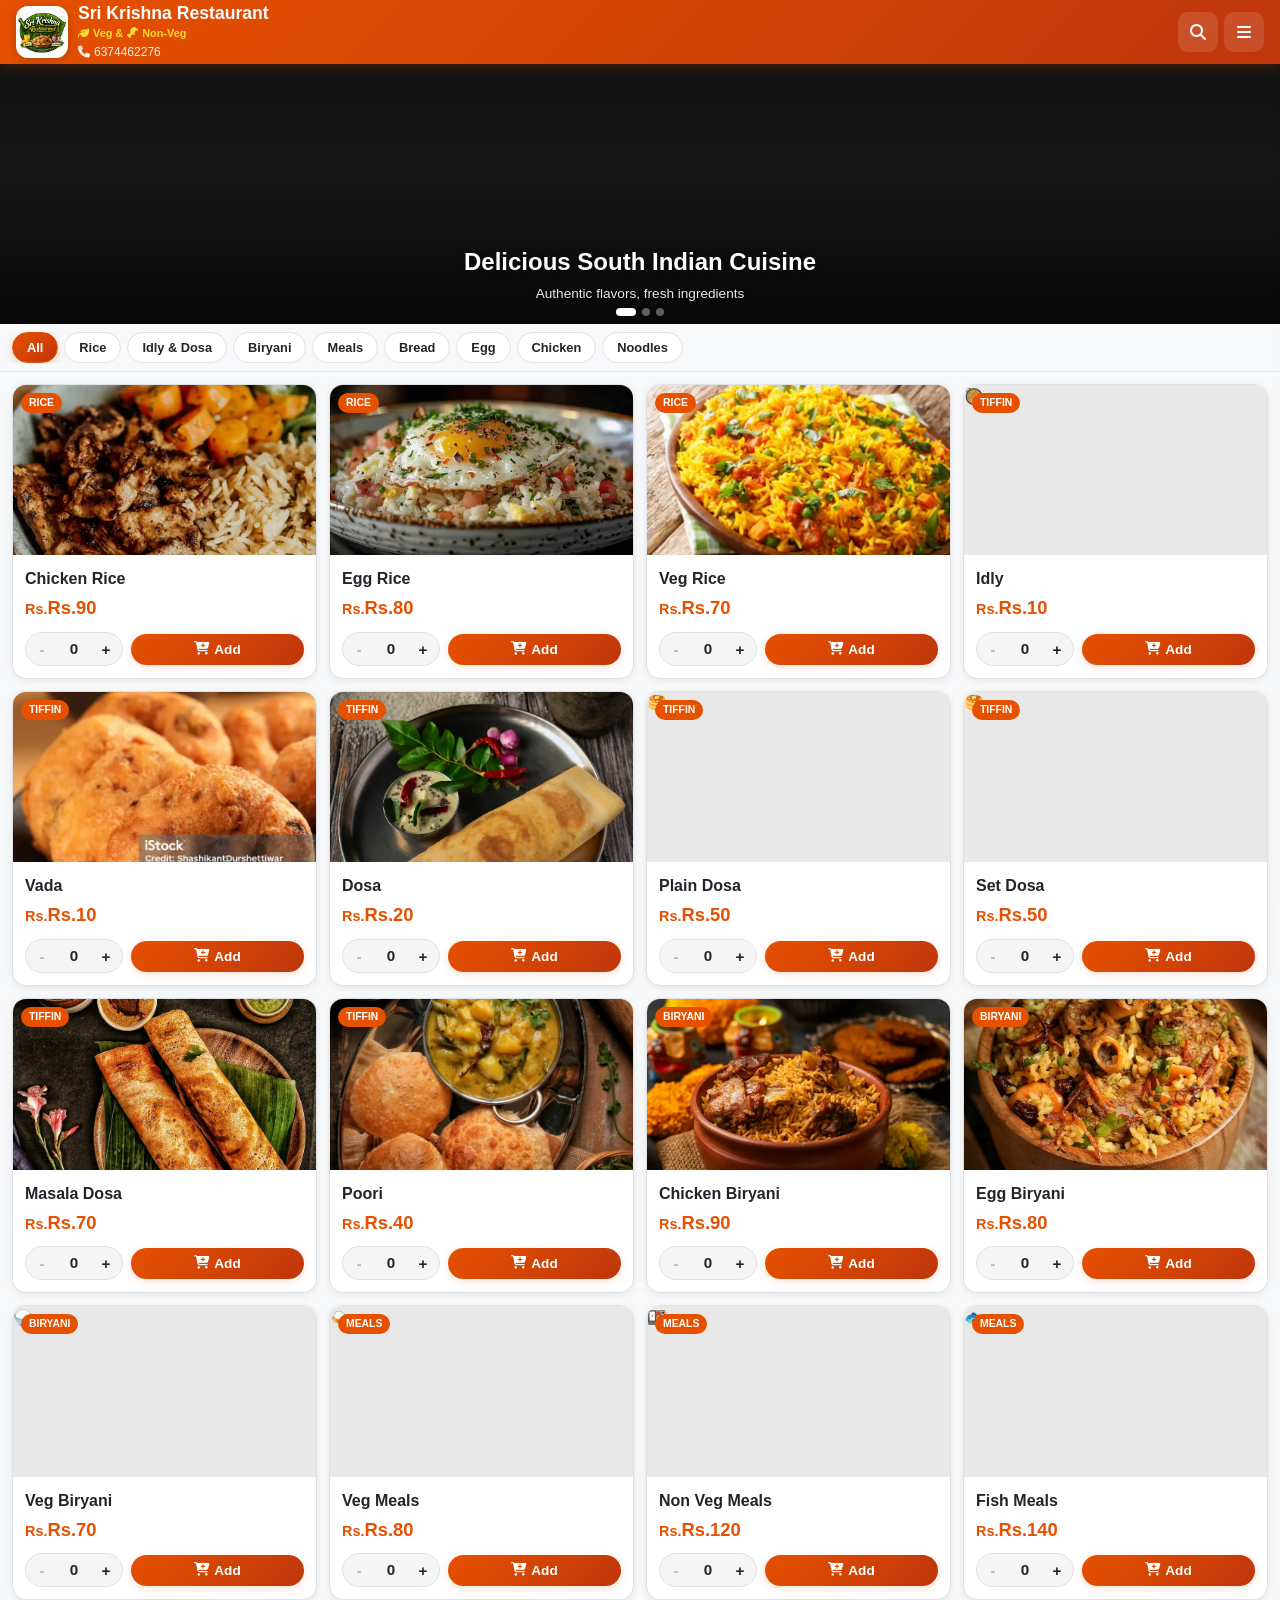
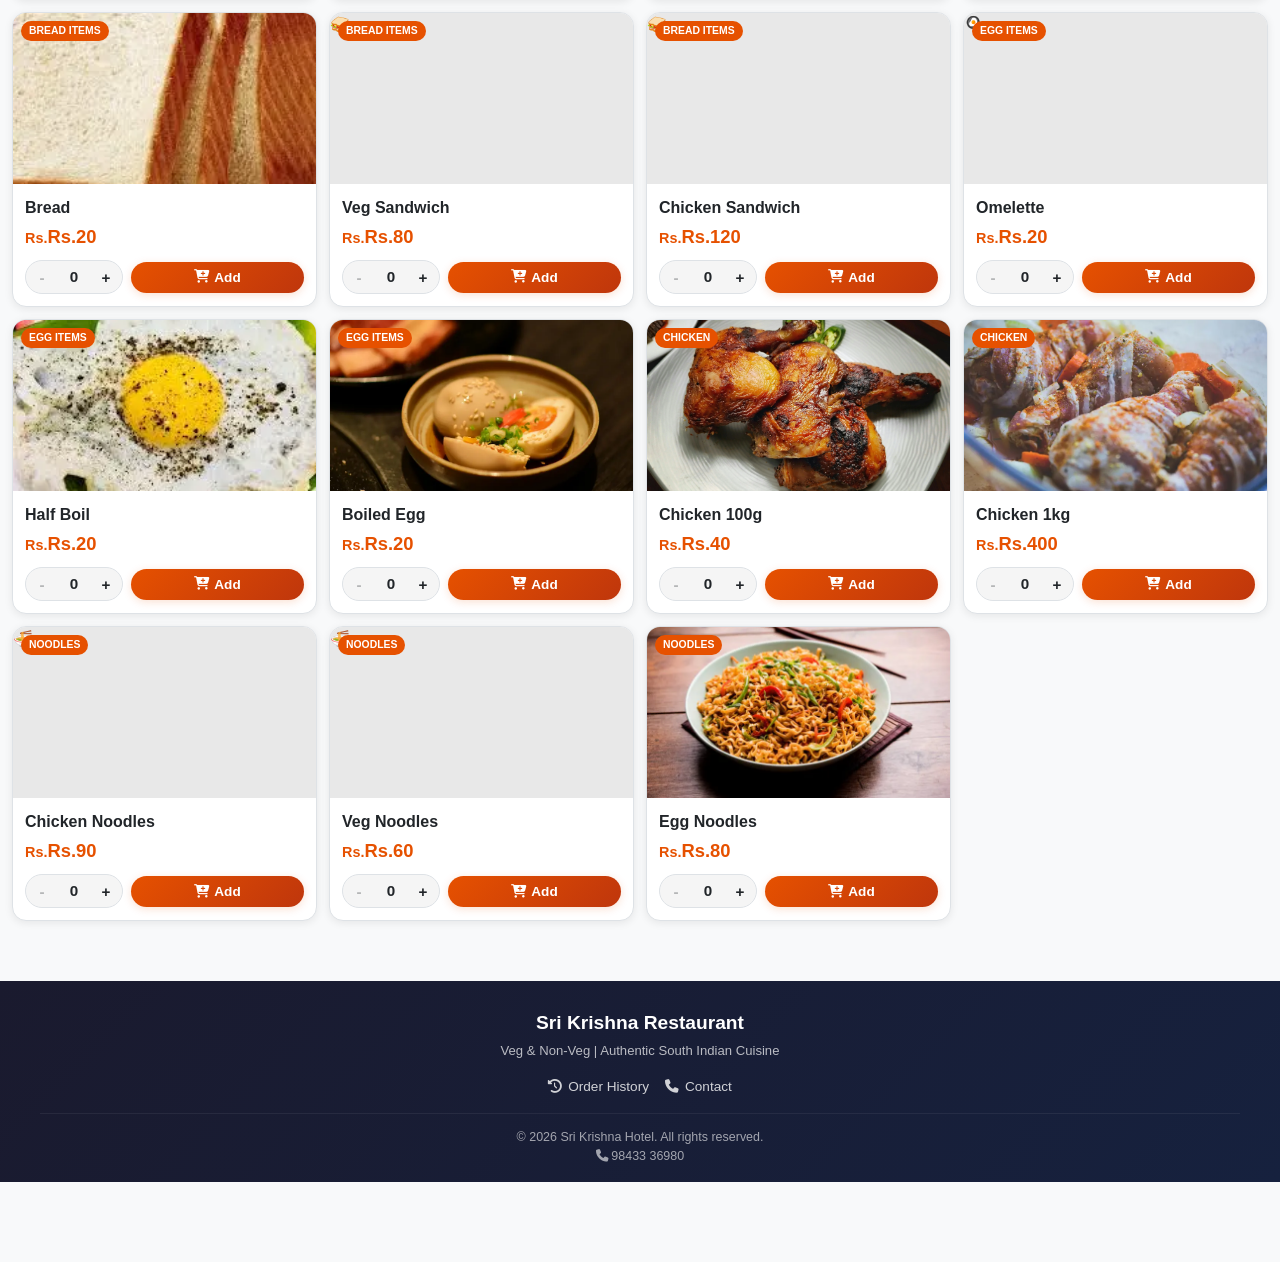
==== index.html @ f28d495f "Update index.html" ====
<!DOCTYPE html>
<html lang="en">
<head>
    <meta charset="UTF-8">
    <meta name="viewport" content="width=device-width, initial-scale=1.0, maximum-scale=1.0, user-scalable=no, viewport-fit=cover">
    <title>Sri Krishna Hotel | Online Ordering</title>
    <meta name="description" content="Order fresh South Indian meals online from Sri Krishna Hotel.">
    <meta name="theme-color" content="#e65100">
    <meta name="apple-mobile-web-app-capable" content="yes">
    <meta name="apple-mobile-web-app-status-bar-style" content="black-translucent">

    <link rel="preconnect" href="https://cdnjs.cloudflare.com" crossorigin>
    <link rel="preconnect" href="https://images.unsplash.com" crossorigin>
    <link rel="preconnect" href="https://img.icons8.com" crossorigin>
    <link rel="preconnect" href="https://www.gstatic.com" crossorigin>
    <link rel="preload" href="https://cdnjs.cloudflare.com/ajax/libs/font-awesome/6.4.0/webfonts/fa-solid-900.woff2" as="font" type="font/woff2" crossorigin>

    <link rel="icon" href="icon.jpeg" type="image/jpeg">
    <link rel="apple-touch-icon" href="icon.jpeg">

    <style>
    :root{--primary:#e65100;--primary-dark:#bf360c;--secondary:#2e7d32;--bg:#f8f9fa;--card-bg:#fff;--text:#212529;--text-light:#6c757d;--border:#dee2e6;--shadow:0 2px 8px rgba(0,0,0,0.08);--radius:14px;--radius-sm:10px;--header-height:64px}
    *,*::before,*::after{margin:0;padding:0;box-sizing:border-box;-webkit-tap-highlight-color:transparent}
    html{scroll-behavior:smooth;font-size:16px;-webkit-text-size-adjust:100%}
    body{font-family:-apple-system,BlinkMacSystemFont,'Segoe UI',Roboto,sans-serif;background:var(--bg);color:var(--text);line-height:1.5;overflow-x:hidden;padding-bottom:80px;-webkit-overflow-scrolling:touch;min-height:100dvh}
    a{text-decoration:none;color:inherit}
    button{border:none;background:none;cursor:pointer;font-family:inherit;touch-action:manipulation}
    img{max-width:100%;display:block;height:auto}

    .header{position:sticky;top:0;background:linear-gradient(135deg,var(--primary) 0%,var(--primary-dark) 100%);color:#fff;z-index:1000;box-shadow:0 2px 12px rgba(230,81,0,0.25)}
    .header-top{display:flex;align-items:center;justify-content:space-between;padding:8px 12px;max-width:1400px;margin:0 auto;height:var(--header-height);gap:8px}
    .header-left{display:flex;align-items:center;gap:10px}
    .logo{width:48px;height:48px;min-width:48px;border-radius:12px;display:flex;align-items:center;justify-content:center;box-shadow:0 2px 8px rgba(0,0,0,0.2);border:2px solid rgba(255,255,255,0.25);overflow:hidden;background:#fff}
    .logo img{width:100%;height:100%;object-fit:cover;border-radius:10px}
    .hotel-title{font-size:1rem;font-weight:700;line-height:1.2;margin-bottom:1px;white-space:nowrap}
    .hotel-tagline{font-size:0.68rem!important;font-weight:600;color:#ffeb3b;display:flex;align-items:center;gap:4px}
    .hotel-info p{font-size:0.75rem;opacity:0.9;display:flex;align-items:center;gap:4px;margin-top:1px;white-space:nowrap}
    .header-right{display:flex;align-items:center;gap:6px}
    .search-toggle,.menu-toggle{width:40px;height:40px;border-radius:10px;background:rgba(255,255,255,0.12);color:#fff;font-size:1rem;display:flex;align-items:center;justify-content:center}
    .search-toggle:active,.menu-toggle:active{background:rgba(255,255,255,0.25);transform:scale(0.95)}

    .search-bar{max-height:0;overflow:hidden;transition:max-height 0.25s,padding 0.25s;background:rgba(0,0,0,0.08)}
    .search-bar.active{max-height:60px;padding:8px 12px}
    .search-container{display:flex;align-items:center;background:#fff;border-radius:50px;padding:6px 14px;max-width:600px;margin:0 auto;gap:8px}
    .search-container input{flex:1;border:none;outline:none;font-size:0.95rem;background:transparent}
    .search-container button{color:var(--text-light);font-size:1rem;width:28px;height:28px;display:flex;align-items:center;justify-content:center;border-radius:50%}

    .hero-banner{position:relative;width:100%;height:180px;overflow:hidden;background:#1a1a1a}
    .hero-slider{position:relative;width:100%;height:100%}
    .hero-slide{position:absolute;inset:0;background-size:cover;background-position:center;opacity:0;transition:opacity 0.5s ease}
    .hero-slide.active{opacity:1}
    .hero-overlay{position:absolute;inset:0;background:linear-gradient(to top,rgba(0,0,0,0.7) 0%,rgba(0,0,0,0.1) 60%,rgba(0,0,0,0.3) 100%)}
    .hero-content{position:absolute;bottom:20px;left:16px;right:16px;color:#fff;text-align:center}
    .hero-content h2{font-size:1.25rem;font-weight:700;margin-bottom:4px;text-shadow:0 2px 8px rgba(0,0,0,0.4)}
    .hero-content p{font-size:0.85rem;opacity:0.9;text-shadow:0 1px 4px rgba(0,0,0,0.3)}
    .hero-dots{position:absolute;bottom:8px;left:50%;transform:translateX(-50%);display:flex;gap:6px;z-index:5}
    .hero-dot{width:8px;height:8px;border-radius:50%;background:rgba(255,255,255,0.35);cursor:pointer;transition:all 0.2s}
    .hero-dot.active{background:#fff;width:20px;border-radius:4px}

    .category-section{position:sticky;top:var(--header-height);background:var(--bg);z-index:100;padding:8px 0;border-bottom:1px solid var(--border)}
    .category-container{display:flex;gap:6px;padding:0 12px;overflow-x:auto;scrollbar-width:none;-webkit-overflow-scrolling:touch}
    .category-container::-webkit-scrollbar{display:none}
    .category-btn{flex-shrink:0;padding:7px 14px;border-radius:50px;background:#fff;color:var(--text);font-weight:600;font-size:0.8rem;border:1.5px solid var(--border);white-space:nowrap}
    .category-btn.active{background:linear-gradient(135deg,var(--primary) 0%,var(--primary-dark) 100%);color:#fff;border-color:var(--primary);box-shadow:0 3px 10px rgba(230,81,0,0.22)}
    .category-btn:active{transform:scale(0.96)}

    .menu-section{padding:12px 12px 30px;max-width:1400px;margin:0 auto}
    .menu-container{display:grid;grid-template-columns:1fr;gap:12px}

    .skeleton-card{background:var(--card-bg);border-radius:var(--radius);overflow:hidden;box-shadow:var(--shadow);border:1px solid var(--border)}
    .skeleton-img{width:100%;aspect-ratio:16/9;background:linear-gradient(90deg,#e8e8e8 25%,#d0d0d0 50%,#e8e8e8 75%);background-size:200% 100%;animation:shimmer 1s infinite}
    .skeleton-body{padding:12px}
    .skeleton-title{height:16px;width:65%;background:#e8e8e8;border-radius:4px;margin-bottom:6px}
    .skeleton-price{height:20px;width:35%;background:#e8e8e8;border-radius:4px;margin-bottom:10px}
    .skeleton-btn{height:36px;width:100%;background:#e8e8e8;border-radius:50px}
    @keyframes shimmer{0%{background-position:200% 0}100%{background-position:-200% 0}}

    .product-card{background:var(--card-bg);border-radius:var(--radius);overflow:hidden;box-shadow:var(--shadow);border:1px solid var(--border);display:flex;flex-direction:column}
    .product-card:active{transform:scale(0.985)}
    .product-image{position:relative;width:100%;aspect-ratio:16/9;overflow:hidden;background:#e8e8e8}
    .product-image img{position:absolute;inset:0;width:100%;height:100%;object-fit:cover;opacity:0;transition:opacity 0.2s}
    .product-image img.loaded{opacity:1}
    .product-badge{position:absolute;top:8px;left:8px;background:var(--primary);color:#fff;padding:2px 8px;border-radius:50px;font-size:0.65rem;font-weight:600;text-transform:uppercase;z-index:2}
    .product-info{padding:12px;flex:1;display:flex;flex-direction:column}
    .product-name{font-size:1rem;font-weight:700;margin-bottom:3px}
    .product-price{font-size:1.15rem;font-weight:800;color:var(--primary);margin-bottom:10px}
    .product-price::before{content:"Rs.";font-size:0.9rem}
    .product-actions{margin-top:auto;display:flex;align-items:center;gap:8px}
    .quantity-control{display:flex;align-items:center;background:#f5f5f5;border-radius:50px;overflow:hidden;border:1px solid var(--border)}
    .qty-btn{width:32px;height:32px;display:flex;align-items:center;justify-content:center;font-size:0.95rem;color:var(--text);font-weight:700}
    .qty-btn:active{background:var(--primary);color:#fff}
    .qty-btn:disabled{opacity:0.3}
    .qty-value{width:32px;text-align:center;font-weight:700;font-size:0.95rem}
    .btn-add-cart{flex:1;padding:8px 12px;background:linear-gradient(135deg,var(--primary) 0%,var(--primary-dark) 100%);color:#fff;border-radius:50px;font-weight:600;font-size:0.85rem;display:flex;align-items:center;justify-content:center;gap:5px;box-shadow:0 2px 8px rgba(230,81,0,0.18)}
    .btn-add-cart:active{transform:scale(0.97)}
    .btn-add-cart.added{background:linear-gradient(135deg,var(--secondary) 0%,#1b5e20 100%)}

    .toast{position:fixed;top:80px;left:50%;transform:translateX(-50%) translateY(-15px);background:var(--secondary);color:#fff;padding:8px 18px;border-radius:50px;display:flex;align-items:center;gap:8px;font-weight:500;font-size:0.85rem;box-shadow:0 4px 20px rgba(0,0,0,0.15);z-index:10000;opacity:0;transition:opacity 0.2s,transform 0.2s;white-space:nowrap;pointer-events:none}
    .toast.show{transform:translateX(-50%) translateY(0);opacity:1}

    .sticky-cart{position:fixed;bottom:14px;left:50%;transform:translateX(-50%);z-index:999;display:none}
    .cart-btn{display:flex;align-items:center;gap:8px;padding:11px 22px;background:linear-gradient(135deg,var(--primary) 0%,var(--primary-dark) 100%);color:#fff;border-radius:50px;font-weight:700;font-size:0.95rem;box-shadow:0 4px 18px rgba(230,81,0,0.35)}
    .cart-btn:active{transform:scale(0.97)}
    .cart-count{background:#fff;color:var(--primary);width:22px;height:22px;border-radius:50%;display:flex;align-items:center;justify-content:center;font-size:0.75rem;font-weight:800}

    .cart-overlay{position:fixed;inset:0;background:rgba(0,0,0,0.5);z-index:1001;opacity:0;visibility:hidden;transition:opacity 0.2s,visibility 0.2s}
    .cart-overlay.open{opacity:1;visibility:visible}
    .cart-drawer{position:fixed;top:0;right:-100%;width:100%;max-width:420px;height:100dvh;background:#fff;z-index:1002;display:flex;flex-direction:column;transition:right 0.25s;box-shadow:-6px 0 25px rgba(0,0,0,0.1)}
    .cart-drawer.open{right:0}
    .cart-drawer-header{display:flex;align-items:center;justify-content:space-between;padding:16px 18px;border-bottom:1px solid var(--border);background:linear-gradient(135deg,var(--primary) 0%,var(--primary-dark) 100%);color:#fff}
    .cart-drawer-header h3{display:flex;align-items:center;gap:8px;font-size:1.1rem}
    .cart-close{color:#fff;font-size:1rem;width:32px;height:32px;display:flex;align-items:center;justify-content:center;border-radius:50%;background:rgba(255,255,255,0.15)}
    .cart-close:active{background:rgba(255,255,255,0.3)}
    .cart-drawer-body{flex:1;overflow-y:auto;padding:12px;-webkit-overflow-scrolling:touch}
    .empty-cart{display:flex;flex-direction:column;align-items:center;justify-content:center;padding:50px 20px;text-align:center;color:var(--text-light)}
    .empty-cart i{font-size:3.5rem;margin-bottom:14px;opacity:0.3}
    .empty-cart p{font-size:1.1rem;font-weight:600;margin-bottom:4px;color:var(--text)}
    .cart-item{display:flex;align-items:center;gap:8px;padding:10px;background:#f8f9fa;border-radius:var(--radius-sm);margin-bottom:6px;border:1px solid var(--border)}
    .cart-item-image{width:48px;height:48px;border-radius:8px;object-fit:cover;flex-shrink:0}
    .cart-item-details{flex:1;min-width:0}
    .cart-item-name{font-weight:600;font-size:0.88rem;margin-bottom:1px;white-space:nowrap;overflow:hidden;text-overflow:ellipsis}
    .cart-item-price{color:var(--primary);font-weight:700;font-size:0.82rem}
    .cart-item-qty{display:flex;align-items:center;gap:5px}
    .cart-item-qty button{width:24px;height:24px;border-radius:50%;background:#fff;border:1px solid var(--border);display:flex;align-items:center;justify-content:center;font-size:0.7rem}
    .cart-item-qty button:active{background:var(--primary);color:#fff}
    .cart-item-qty span{font-weight:700;min-width:16px;text-align:center;font-size:0.85rem}
    .cart-item-remove{color:#dc3545;font-size:0.9rem;width:28px;height:28px;display:flex;align-items:center;justify-content:center;border-radius:50%}
    .cart-item-remove:active{background:#ffebee}
    .cart-drawer-footer{padding:16px;border-top:1px solid var(--border);background:#fafafa;display:none}
    .cart-summary{margin-bottom:12px}
    .cart-summary-row{display:flex;justify-content:space-between;padding:4px 0;font-size:0.9rem;color:var(--text-light)}
    .cart-summary-row.total{font-size:1.1rem;font-weight:800;color:var(--text);border-top:2px solid var(--border);padding-top:6px;margin-top:4px}
    .btn-place-order{width:100%;padding:12px;background:linear-gradient(135deg,var(--secondary) 0%,#1b5e20 100%);color:#fff;border-radius:50px;font-weight:700;font-size:0.95rem;display:flex;align-items:center;justify-content:center;gap:6px;margin-bottom:8px;box-shadow:0 3px 12px rgba(46,125,50,0.22)}
    .btn-continue{width:100%;padding:10px;background:transparent;color:var(--text-light);border-radius:50px;font-weight:600;font-size:0.88rem;display:flex;align-items:center;justify-content:center;gap:6px;border:1.5px solid var(--border)}

    .mobile-menu{position:fixed;top:0;right:-300px;width:280px;max-width:80vw;height:100dvh;background:#fff;z-index:10001;box-shadow:-4px 0 20px rgba(0,0,0,0.12);transition:right 0.25s;display:flex;flex-direction:column}
    .mobile-menu.open{right:0}
    .mobile-menu-header{display:flex;align-items:center;justify-content:space-between;padding:18px;border-bottom:1px solid var(--border);background:linear-gradient(135deg,var(--primary) 0%,var(--primary-dark) 100%);color:#fff}
    .mobile-menu-header h3{font-size:1.1rem}
    .mobile-menu-header button{color:#fff;font-size:1.1rem;width:34px;height:34px;display:flex;align-items:center;justify-content:center;border-radius:50%;background:rgba(255,255,255,0.15)}
    .mobile-menu-content{flex:1;overflow-y:auto;padding:8px 0;-webkit-overflow-scrolling:touch}
    .mobile-menu-item{display:flex;align-items:center;gap:12px;padding:12px 18px;color:var(--text);font-weight:500;font-size:0.92rem;border-left:3px solid transparent}
    .mobile-menu-item i{width:22px;text-align:center;color:var(--primary);font-size:1rem}
    .mobile-menu-item:active{background:#fff3e0;border-left-color:var(--primary);color:var(--primary-dark)}
    .mobile-menu-divider{height:1px;background:var(--border);margin:8px 16px}
    .mobile-menu-overlay{position:fixed;inset:0;background:rgba(0,0,0,0.45);z-index:10000;opacity:0;visibility:hidden;transition:opacity 0.2s,visibility 0.2s}
    .mobile-menu-overlay.open{opacity:1;visibility:visible}

    .footer{background:linear-gradient(135deg,#1a1a2e 0%,#16213e 100%);color:#fff;padding:28px 16px 16px;margin-top:30px}
    .footer-content{max-width:1200px;margin:0 auto;text-align:center}
    .footer-brand{margin-bottom:16px}
    .footer-brand h3{font-size:1.2rem;margin-bottom:3px}
    .footer-brand p{opacity:0.7;font-size:0.82rem}
    .footer-links{display:flex;justify-content:center;gap:16px;margin-bottom:16px;flex-wrap:wrap}
    .footer-links a{display:flex;align-items:center;gap:6px;opacity:0.8;font-weight:500;font-size:0.85rem}
    .footer-links a:active{opacity:1;color:#ff9800}
    .footer-bottom{border-top:1px solid rgba(255,255,255,0.1);padding-top:14px;font-size:0.78rem;opacity:0.6}

    @media(min-width:480px){.menu-container{grid-template-columns:repeat(2,1fr)}.hero-banner{height:200px}}
    @media(min-width:640px){.header-top{padding:10px 16px}.hotel-title{font-size:1.1rem}.logo{width:52px;height:52px}}
    @media(min-width:768px){.menu-container{grid-template-columns:repeat(3,1fr)}.hero-banner{height:220px}.hero-content h2{font-size:1.5rem}}
    @media(min-width:1024px){.menu-container{grid-template-columns:repeat(4,1fr)}.hero-banner{height:260px}}
    @media(min-width:1440px){.menu-container{grid-template-columns:repeat(5,1fr)}.hero-banner{height:300px}}
    </style>

    <link rel="stylesheet" href="https://cdnjs.cloudflare.com/ajax/libs/font-awesome/6.4.0/css/all.min.css" media="print" onload="this.media='all'">
    <noscript><link rel="stylesheet" href="https://cdnjs.cloudflare.com/ajax/libs/font-awesome/6.4.0/css/all.min.css"></noscript>

    <link rel="stylesheet" href="style.css" media="print" onload="this.media='all'">
    <noscript><link rel="stylesheet" href="style.css"></noscript>

    <base target="_blank">
<base target="_blank">
</head>
<body>
    <div id="toast" class="toast">
        <i class="fas fa-check-circle"></i>
        <span id="toast-message">Item added!</span>
    </div>

    <header class="header" id="header">
        <div class="header-top">
            <div class="header-left">
                <div class="logo">
                    <img src="icon.jpeg" alt="Logo" width="48" height="48" loading="eager" fetchpriority="high">
                </div>
                <div class="hotel-info">
                    <div class="hotel-title">Sri Krishna Restaurant</div>
                    <p class="hotel-tagline"><i class="fas fa-leaf"></i> Veg & <i class="fas fa-drumstick-bite"></i> Non-Veg</p>
                    <p><i class="fas fa-phone"></i> 6374462276</p>
                </div>
            </div>
            <div class="header-right">
                <button class="search-toggle" id="search-toggle" aria-label="Search"><i class="fas fa-search"></i></button>
                <button class="menu-toggle" id="menu-toggle" aria-label="Menu"><i class="fas fa-bars"></i></button>
            </div>
        </div>
        <div class="search-bar" id="search-bar">
            <div class="search-container">
                <i class="fas fa-search"></i>
                <input type="text" id="search-input" placeholder="Search food items..." autocomplete="off" inputmode="search">
                <button id="search-close"><i class="fas fa-times"></i></button>
            </div>
        </div>
    </header>

    <main id="main-content">
        <div class="mobile-menu" id="mobile-menu">
            <div class="mobile-menu-header">
                <h3>Menu</h3>
                <button id="mobile-menu-close"><i class="fas fa-times"></i></button>
            </div>
            <div class="mobile-menu-content">
                <a href="#" class="mobile-menu-item" data-category="all"><i class="fas fa-th-large"></i> All Items</a>
                <a href="#" class="mobile-menu-item" data-category="Rice"><i class="fas fa-bowl-rice"></i> Rice</a>
                <a href="#" class="mobile-menu-item" data-category="Tiffin"><i class="fas fa-bread-slice"></i> Idly & Dosa</a>
                <a href="#" class="mobile-menu-item" data-category="Biryani"><i class="fas fa-drumstick-bite"></i> Biryani</a>
                <a href="#" class="mobile-menu-item" data-category="Meals"><i class="fas fa-utensils"></i> Meals</a>
                <a href="#" class="mobile-menu-item" data-category="Bread Items"><i class="fas fa-bread-slice"></i> Bread</a>
                <a href="#" class="mobile-menu-item" data-category="Egg Items"><i class="fas fa-egg"></i> Egg</a>
                <a href="#" class="mobile-menu-item" data-category="Chicken"><i class="fas fa-drumstick-bite"></i> Chicken</a>
                <a href="#" class="mobile-menu-item" data-category="Noodles"><i class="fas fa-bowl-food"></i> Noodles</a>
                <div class="mobile-menu-divider"></div>
                <a href="#" class="mobile-menu-item" id="mobile-view-orders"><i class="fas fa-history"></i> Order History</a>
                <a href="#" class="mobile-menu-item" id="mobile-contact"><i class="fas fa-phone"></i> Contact Us</a>
            </div>
        </div>
        <div class="mobile-menu-overlay" id="mobile-menu-overlay"></div>

        <section class="hero-banner" id="hero-banner">
            <div class="hero-slider">
                <div class="hero-slide active" style="background-image:url('https://images.unsplash.com/photo-1563379926898-05f4575a45d8?w=400&q=50&fm=webp')"><div class="hero-overlay"></div><div class="hero-content"><h2>Delicious South Indian Cuisine</h2><p>Authentic flavors, fresh ingredients</p></div></div>
                <div class="hero-slide" style="background-image:url('https://images.unsplash.com/photo-1512058564366-18510be2db19?w=400&q=50&fm=webp')"><div class="hero-overlay"></div><div class="hero-content"><h2>Fresh & Tasty Meals</h2><p>Homestyle cooking at its best</p></div></div>
                <div class="hero-slide" style="background-image:url('https://images.unsplash.com/photo-1600891964092-4316c288032e?w=400&q=50&fm=webp')"><div class="hero-overlay"></div><div class="hero-content"><h2>Order Now, Enjoy Later</h2><p>Quick service, great taste</p></div></div>
            </div>
            <div class="hero-dots">
                <span class="hero-dot active" data-slide="0"></span>
                <span class="hero-dot" data-slide="1"></span>
                <span class="hero-dot" data-slide="2"></span>
            </div>
        </section>

        <section class="category-section" id="category-section">
            <div class="category-container">
                <button class="category-btn active" data-category="all">All</button>
                <button class="category-btn" data-category="Rice">Rice</button>
                <button class="category-btn" data-category="Tiffin">Idly & Dosa</button>
                <button class="category-btn" data-category="Biryani">Biryani</button>
                <button class="category-btn" data-category="Meals">Meals</button>
                <button class="category-btn" data-category="Bread Items">Bread</button>
                <button class="category-btn" data-category="Egg Items">Egg</button>
                <button class="category-btn" data-category="Chicken">Chicken</button>
                <button class="category-btn" data-category="Noodles">Noodles</button>
            </div>
        </section>

        <section class="menu-section" id="menu-section">
            <div class="menu-container" id="menu-container">
                <div class="skeleton-card"><div class="skeleton-img"></div><div class="skeleton-body"><div class="skeleton-title"></div><div class="skeleton-price"></div><div class="skeleton-btn"></div></div></div>
                <div class="skeleton-card"><div class="skeleton-img"></div><div class="skeleton-body"><div class="skeleton-title"></div><div class="skeleton-price"></div><div class="skeleton-btn"></div></div></div>
                <div class="skeleton-card"><div class="skeleton-img"></div><div class="skeleton-body"><div class="skeleton-title"></div><div class="skeleton-price"></div><div class="skeleton-btn"></div></div></div>
                <div class="skeleton-card"><div class="skeleton-img"></div><div class="skeleton-body"><div class="skeleton-title"></div><div class="skeleton-price"></div><div class="skeleton-btn"></div></div></div>
                <div class="skeleton-card"><div class="skeleton-img"></div><div class="skeleton-body"><div class="skeleton-title"></div><div class="skeleton-price"></div><div class="skeleton-btn"></div></div></div>
                <div class="skeleton-card"><div class="skeleton-img"></div><div class="skeleton-body"><div class="skeleton-title"></div><div class="skeleton-price"></div><div class="skeleton-btn"></div></div></div>
            </div>
        </section>

        <div class="sticky-cart" id="sticky-cart">
            <button class="cart-btn" id="cart-btn">
                <i class="fas fa-shopping-cart"></i>
                <span class="cart-count" id="cart-count">0</span>
                <span class="cart-total" id="cart-total">Rs.0</span>
            </button>
        </div>

        <div class="cart-overlay" id="cart-overlay"></div>
        <div class="cart-drawer" id="cart-drawer">
            <div class="cart-drawer-header">
                <h3><i class="fas fa-shopping-cart"></i> Your Cart</h3>
                <button class="cart-close" id="cart-close"><i class="fas fa-times"></i></button>
            </div>
            <div class="cart-drawer-body" id="cart-drawer-body">
                <div class="empty-cart" id="empty-cart">
                    <i class="fas fa-shopping-basket"></i>
                    <p>Your cart is empty</p>
                    <span>Add some delicious items!</span>
                </div>
                <div class="cart-items" id="cart-items"></div>
            </div>
            <div class="cart-drawer-footer" id="cart-drawer-footer">
                <div class="cart-summary">
                    <div class="cart-summary-row"><span>Subtotal</span><span id="cart-subtotal">Rs.0</span></div>
                    <div class="cart-summary-row total"><span>Total</span><span id="cart-grand-total">Rs.0</span></div>
                </div>
                <button class="btn-place-order" id="btn-place-order"><i class="fas fa-receipt"></i> Place Order</button>
                <button class="btn-continue" id="btn-continue"><i class="fas fa-arrow-left"></i> Continue Shopping</button>
            </div>
        </div>

        <div class="modal-overlay" id="order-modal-overlay"></div>
        <div class="modal order-modal" id="order-modal">
            <div class="modal-header">
                <h3><i class="fas fa-receipt"></i> Place Your Order</h3>
                <button class="modal-close" id="order-modal-close"><i class="fas fa-times"></i></button>
            </div>
            <div class="modal-body">
                <form id="order-form">
                    <div class="form-group">
                        <label><i class="fas fa-user"></i> Customer Name *</label>
                        <input type="text" id="customer-name" placeholder="Enter your name" required autocomplete="name">
                    </div>
                    <div class="form-group">
                        <label><i class="fas fa-phone"></i> Mobile Number *</label>
                        <input type="tel" id="customer-mobile" placeholder="Enter mobile number" maxlength="10" required autocomplete="tel" inputmode="numeric">
                    </div>
                    <div class="form-group">
                        <label><i class="fas fa-chair"></i> Table Number *</label>
                        <input type="text" id="table-number" placeholder="Enter table number" required inputmode="numeric">
                    </div>
                    <div class="form-group">
                        <label><i class="fas fa-sticky-note"></i> Notes (Optional)</label>
                        <textarea id="order-notes" rows="2" placeholder="Any special instructions..."></textarea>
                    </div>
                    <div class="form-group">
                        <label><i class="fas fa-credit-card"></i> Payment Method *</label>
                        <div class="payment-options">
                            <label class="payment-option">
                                <input type="radio" name="payment-method" value="cash" checked>
                                <span class="payment-radio"></span>
                                <i class="fas fa-money-bill-wave"></i>
                                <span>Cash</span>
                            </label>
                            <label class="payment-option">
                                <input type="radio" name="payment-method" value="online">
                                <span class="payment-radio"></span>
                                <i class="fas fa-mobile-alt"></i>
                                <span>Online</span>
                            </label>
                        </div>
                    </div>

                    <div id="online-payment-section" style="display:none">
                        <div class="upi-app-grid" id="upi-app-grid"></div>
                        <div id="qr-payment-section" style="display:none">
                            <div class="qr-container">
                                <div class="qr-header"><span class="qr-title">Scan & Pay</span><span class="qr-subtitle">Any UPI App - GPay - PhonePe - Paytm</span></div>
                                <div class="qr-image-wrap">
                                    <img src="qr.jpeg" alt="QR Code" class="qr-image" width="200" height="200" loading="lazy">
                                    <div class="qr-amount-badge">Rs.<span id="qr-display-amount">0</span></div>
                                </div>
                                <div class="qr-upi-id"><span>UPI ID: <strong>9843336980@ibl</strong></span><button type="button" id="btn-copy-upi"><i class="fas fa-copy"></i></button></div>
                                <p class="qr-note">Screenshot QR - Open any UPI app - Scan from Gallery</p>
                            </div>
                        </div>
                        <div class="payment-status" id="payment-status"><span class="status-pending">Select a UPI App to enable payment</span></div>
                    </div>

                    <div id="cash-payment-section">
                        <div class="payment-status"><span class="status-cash">Cash on Delivery</span></div>
                    </div>

                    <button type="submit" class="btn-submit-order" id="btn-submit-order"><i class="fas fa-paper-plane"></i> Submit Order</button>
                </form>
            </div>
        </div>

        <div class="modal-overlay" id="success-modal-overlay"></div>
        <div class="modal success-modal" id="success-modal">
            <div class="modal-body text-center">
                <div class="success-icon"><i class="fas fa-check-circle"></i></div>
                <h3>Order Placed Successfully!</h3>
                <p>Thank you for your order.</p>
                <p class="success-note">A confirmation has been sent via WhatsApp.</p>
                <div id="firebase-status" style="margin:10px 0;font-size:0.85rem;color:#666;"></div>
                <button class="btn-download-bill" id="btn-download-bill" style="display:none"><i class="fas fa-download"></i> Download Bill</button>
                <button class="btn-new-order" id="btn-new-order"><i class="fas fa-plus"></i> Place New Order</button>
            </div>
        </div>

        <div class="modal-overlay" id="history-modal-overlay"></div>
        <div class="modal history-modal" id="history-modal">
            <div class="modal-header"><h3><i class="fas fa-history"></i> Order History</h3><button class="modal-close" id="history-modal-close"><i class="fas fa-times"></i></button></div>
            <div class="modal-body"><div id="order-history-list"><div class="empty-history"><i class="fas fa-clipboard-list"></i><p>No orders yet</p></div></div></div>
        </div>

        <div class="modal-overlay" id="contact-modal-overlay"></div>
        <div class="modal contact-modal" id="contact-modal">
            <div class="modal-header"><h3><i class="fas fa-address-card"></i> Contact Us</h3><button class="modal-close" id="contact-modal-close"><i class="fas fa-times"></i></button></div>
            <div class="modal-body">
                <div class="contact-info">
                    <div class="contact-item"><i class="fas fa-hotel"></i><div><h4>Sri Krishna Hotel</h4><p>Authentic South Indian Cuisine</p></div></div>
                    <a href="tel:9843336980" class="contact-item"><i class="fas fa-phone"></i><div><h4>Phone</h4><p>98433 36980</p></div></a>
                    <a href="https://wa.me/919843336980" target="_blank" class="contact-item"><i class="fab fa-whatsapp"></i><div><h4>WhatsApp</h4><p>98433 36980</p></div></a>
                    <a href="mailto:kumaranglids@gmail.com" class="contact-item"><i class="fas fa-envelope"></i><div><h4>Email</h4><p>kumaranglids@gmail.com</p></div></a>
                </div>
            </div>
        </div>
    </main>

    <footer class="footer">
        <div class="footer-content">
            <div class="footer-brand"><h3>Sri Krishna Restaurant</h3><p>Veg & Non-Veg | Authentic South Indian Cuisine</p></div>
            <div class="footer-links">
                <a href="#" id="footer-history"><i class="fas fa-history"></i> Order History</a>
                <a href="#" id="footer-contact"><i class="fas fa-phone"></i> Contact</a>
            </div>
            <div class="footer-bottom"><p>&copy; 2026 Sri Krishna Hotel. All rights reserved.</p><p><i class="fas fa-phone"></i> 98433 36980</p></div>
        </div>
    </footer>

    <!-- Firebase SDK -->
    <script type="module">
        // Your Firebase Config
        const firebaseConfig = {
            apiKey: "AIzaSyAXhng2PVJBg3YpigP-wVMi-AjRrW7GQPE",
            authDomain: "srikrishnarestaurant-34f8a.firebaseapp.com",
            projectId: "srikrishnarestaurant-34f8a",
            storageBucket: "srikrishnarestaurant-34f8a.firebasestorage.app",
            messagingSenderId: "395985566012",
            appId: "1:395985566012:web:ab76f6074023dbafab8639",
            measurementId: "G-ZENF42H745"
        };

        // Debug logger
        window.fbDebug = function(msg) {
            console.log('[Firebase]', msg);
            const statusEl = document.getElementById('firebase-status');
            if (statusEl) statusEl.textContent = msg;
        };

        // Initialize Firebase
        window.initFirebase = async function() {
            if (window.db) return window.db;
            try {
                window.fbDebug('Loading Firebase modules...');
                const { initializeApp } = await import("https://www.gstatic.com/firebasejs/10.8.0/firebase-app.js");
                const { getFirestore, collection, addDoc, serverTimestamp } = await import("https://www.gstatic.com/firebasejs/10.8.0/firebase-firestore.js");

                window.fbDebug('Initializing app...');
                const app = initializeApp(firebaseConfig);

                window.fbDebug('Getting Firestore...');
                const db = getFirestore(app);

                window.db = db;
                window.firebaseAddDoc = addDoc;
                window.firebaseCollection = collection;
                window.firebaseServerTimestamp = serverTimestamp;

                window.fbDebug('Firebase connected successfully!');
                return db;
            } catch(e) {
                window.fbDebug('Firebase Error: ' + e.message);
                console.error('Firebase init error:', e);
                return null;
            }
        };

        // Save order to Firestore
        window.saveOrderToFirestore = async function(order) {
            window.fbDebug('Saving order...');
            const db = await window.initFirebase();
            if (!db) {
                window.fbDebug('Firebase not available - saved locally only');
                return null;
            }
            try {
                const orderData = {
                    ...order,
                    createdAt: window.firebaseServerTimestamp ? window.firebaseServerTimestamp() : new Date().toISOString(),
                    _savedFrom: 'web'
                };
                window.fbDebug('Adding document...');
                const docRef = await window.firebaseAddDoc(window.firebaseCollection(db, "orders"), orderData);
                window.fbDebug('Order saved! ID: ' + docRef.id);
                return docRef.id;
            } catch(e) {
                window.fbDebug('Save failed: ' + e.message);
                console.error('Firestore save error:', e);
                return null;
            }
        };

        // Auto-init on load
        window.initFirebase();
    </script>

    <script src="script.js" defer></script>
</body>
</html>
---- style.css ----
/* ===== NON-CRITICAL CSS - Loaded Async ===== */

/* ===== Modal Styles ===== */
.modal-overlay{position:fixed;inset:0;background:rgba(0,0,0,0.55);z-index:2000;opacity:0;visibility:hidden;transition:opacity 0.25s,visibility 0.25s;backdrop-filter:blur(3px);-webkit-backdrop-filter:blur(3px)}
.modal-overlay.open{opacity:1;visibility:visible}
.modal{position:fixed;top:50%;left:50%;transform:translate(-50%,-50%) scale(0.95);width:90%;max-width:500px;max-height:90vh;background:#fff;border-radius:var(--radius);z-index:2001;display:flex;flex-direction:column;opacity:0;visibility:hidden;transition:opacity 0.25s,transform 0.25s,visibility 0.25s;box-shadow:var(--shadow-lg);overflow:hidden}
.modal.open{opacity:1;visibility:visible;transform:translate(-50%,-50%) scale(1)}
.modal-header{display:flex;align-items:center;justify-content:space-between;padding:18px 20px;border-bottom:1px solid var(--border);background:linear-gradient(135deg,var(--primary) 0%,var(--primary-dark) 100%);color:#fff;flex-shrink:0}
.modal-header h3{display:flex;align-items:center;gap:10px;font-size:1.15rem}
.modal-close{color:#fff;font-size:1.1rem;width:34px;height:34px;display:flex;align-items:center;justify-content:center;border-radius:50%;background:rgba(255,255,255,0.15);transition:background 0.15s}
.modal-close:active{background:rgba(255,255,255,0.3)}
.modal-body{padding:20px;overflow-y:auto;flex:1;-webkit-overflow-scrolling:touch}
.text-center{text-align:center}

/* ===== Form Styles ===== */
.form-group{margin-bottom:16px}
.form-group label{display:flex;align-items:center;gap:8px;font-weight:600;font-size:0.93rem;margin-bottom:7px;color:var(--text)}
.form-group label i{color:var(--primary);width:18px}
.form-group input,.form-group textarea{width:100%;padding:11px 14px;border:2px solid var(--border);border-radius:var(--radius-sm);font-size:1rem;font-family:inherit;transition:border-color 0.15s,box-shadow 0.15s;background:#fafafa}
.form-group input:focus,.form-group textarea:focus{outline:none;border-color:var(--primary);background:#fff;box-shadow:0 0 0 3px rgba(230,81,0,0.1)}
.form-group input::placeholder,.form-group textarea::placeholder{color:#adb5bd}

/* ===== Payment Options ===== */
.payment-options{display:flex;gap:10px}
.payment-option{flex:1;display:flex;align-items:center;gap:10px;padding:12px;border:2px solid var(--border);border-radius:var(--radius-sm);cursor:pointer;transition:border-color 0.15s;background:#fafafa}
.payment-option input{display:none}
.payment-radio{width:20px;height:20px;border:2px solid var(--border);border-radius:50%;display:flex;align-items:center;justify-content:center;flex-shrink:0;transition:border-color 0.15s}
.payment-radio::after{content:"";width:10px;height:10px;background:var(--primary);border-radius:50%;transform:scale(0);transition:transform 0.15s}
.payment-option input:checked + .payment-radio{border-color:var(--primary)}
.payment-option input:checked + .payment-radio::after{transform:scale(1)}
.payment-option:has(input:checked){border-color:var(--primary);background:#fff3e0}
.payment-option i{font-size:1.2rem;color:var(--primary)}

/* ===== UPI App Grid ===== */
.upi-app-grid{display:grid;grid-template-columns:repeat(3,1fr);gap:8px;margin-bottom:14px}
.upi-app-btn{display:flex;flex-direction:column;align-items:center;gap:5px;padding:10px 6px;border:2px solid var(--border);border-radius:12px;background:#fff;cursor:pointer;transition:border-color 0.15s,transform 0.15s,box-shadow 0.15s;position:relative;-webkit-tap-highlight-color:transparent}
.upi-app-btn:active{border-color:var(--primary-light);transform:scale(0.97);box-shadow:0 4px 10px rgba(0,0,0,0.07)}
.upi-app-btn.selected{border-color:var(--primary);background:#fff3e0}
.upi-app-btn.selected::after{content:"✓";position:absolute;top:-6px;right:-6px;width:18px;height:18px;background:var(--secondary);color:#fff;border-radius:50%;font-size:0.65rem;display:flex;align-items:center;justify-content:center;font-weight:700}
.upi-app-icon{width:38px;height:38px;border-radius:10px;display:flex;align-items:center;justify-content:center;overflow:hidden;background:#f5f5f5}
.upi-app-icon img{width:100%;height:100%;object-fit:contain;padding:4px}
.upi-app-icon .fallback-icon{width:100%;height:100%;display:flex;align-items:center;justify-content:center;font-weight:700;font-size:1rem;color:#fff;border-radius:10px}
.upi-app-name{font-size:0.68rem;font-weight:600;color:var(--text);text-align:center}

/* ===== QR Code ===== */
.qr-container{border:2px solid #e0d0f0;border-radius:14px;padding:14px;background:linear-gradient(145deg,#faf5ff 0%,#f0e8ff 100%);text-align:center}
.qr-header{margin-bottom:10px}
.qr-title{font-size:1rem;font-weight:800;color:#5f259f;display:block}
.qr-subtitle{font-size:0.7rem;color:var(--text-light);font-weight:500;display:block;margin-top:2px}
.qr-image-wrap{position:relative;display:inline-block;margin:0 auto 12px}
.qr-image{width:100%;max-width:210px;height:auto;border-radius:10px;border:3px solid #fff;box-shadow:0 4px 18px rgba(95,37,159,0.18);display:block;margin:0 auto}
.qr-amount-badge{position:absolute;bottom:-10px;left:50%;transform:translateX(-50%);background:linear-gradient(135deg,var(--primary) 0%,var(--primary-dark) 100%);color:#fff;font-weight:800;font-size:1rem;padding:3px 14px;border-radius:50px;white-space:nowrap;box-shadow:0 3px 10px rgba(230,81,0,0.28)}
.qr-upi-id{display:flex;align-items:center;justify-content:center;gap:8px;margin-top:18px;margin-bottom:8px;background:#fff;border:1px solid #e0d0f0;border-radius:50px;padding:7px 14px;font-size:0.85rem;color:var(--text)}
.qr-upi-id strong{color:#5f259f}
#btn-copy-upi{background:#f3ebff;border:1px solid #d0b0f0;border-radius:50%;width:26px;height:26px;display:flex;align-items:center;justify-content:center;color:#5f259f;font-size:0.78rem;transition:background 0.15s,color 0.15s;cursor:pointer}
#btn-copy-upi:active{background:#5f259f;color:#fff}
.qr-note{font-size:0.78rem;color:var(--text-light);background:#fff;border-radius:8px;padding:7px 10px;border:1px dashed #c9b0e0}

/* ===== Payment Status ===== */
.payment-status{padding:10px;border-radius:10px;text-align:center;font-weight:600;font-size:0.88rem}
.status-pending{color:#e65100;background:#fff3e0;display:block;padding:9px;border-radius:8px}
.status-paid{color:#2e7d32;background:#e8f5e9;display:block;padding:9px;border-radius:8px}
.status-cash{color:#1565c0;background:#e3f2fd;display:block;padding:9px;border-radius:8px}

/* ===== Buttons ===== */
.btn-submit-order,.btn-download-bill{width:100%;padding:15px;background:linear-gradient(135deg,var(--primary) 0%,var(--primary-dark) 100%);color:#fff;border-radius:50px;font-weight:700;font-size:1rem;display:flex;align-items:center;justify-content:center;gap:10px;margin-top:10px;box-shadow:0 5px 18px rgba(230,81,0,0.28);transition:transform 0.15s,box-shadow 0.15s;-webkit-tap-highlight-color:transparent}
.btn-download-bill{background:linear-gradient(135deg,var(--secondary) 0%,#1b5e20 100%);box-shadow:0 5px 18px rgba(46,125,50,0.28)}
.btn-submit-order:active,.btn-download-bill:active{transform:scale(0.98)}
.btn-submit-order:disabled{opacity:0.45;cursor:not-allowed;transform:none;box-shadow:none}
.btn-new-order{margin-top:20px;padding:13px 30px;background:linear-gradient(135deg,var(--primary) 0%,var(--primary-dark) 100%);color:#fff;border-radius:50px;font-weight:700;font-size:1rem;display:inline-flex;align-items:center;gap:8px;box-shadow:0 4px 14px rgba(230,81,0,0.28);-webkit-tap-highlight-color:transparent}
.btn-new-order:active{transform:scale(0.97)}

/* ===== Success Modal ===== */
.success-icon{width:76px;height:76px;background:linear-gradient(135deg,var(--secondary) 0%,#1b5e20 100%);border-radius:50%;display:flex;align-items:center;justify-content:center;margin:0 auto 18px}
.success-icon i{font-size:2.4rem;color:#fff}
.success-modal h3{font-size:1.4rem;margin-bottom:8px;color:var(--text)}
.success-modal p{color:var(--text-light);margin-bottom:5px}
.success-note{font-size:0.88rem;color:var(--secondary);font-weight:600}

/* ===== Order History ===== */
.empty-history{text-align:center;padding:40px 20px;color:var(--text-light)}
.empty-history i{font-size:3rem;margin-bottom:12px;opacity:0.3;display:block}
.history-item{padding:14px;background:#f8f9fa;border-radius:var(--radius-sm);margin-bottom:10px;border:1px solid var(--border)}
.history-item-header{display:flex;justify-content:space-between;align-items:center;margin-bottom:6px;flex-wrap:wrap;gap:4px}
.history-item-header h4{font-size:0.93rem;color:var(--text)}
.history-item-date{font-size:0.78rem;color:var(--text-light)}
.history-item-details{font-size:0.83rem;color:var(--text-light);line-height:1.5}
.history-item-total{font-weight:700;color:var(--primary);margin-top:5px;font-size:0.97rem}

/* ===== Contact ===== */
.contact-info{display:flex;flex-direction:column;gap:10px}
.contact-item{display:flex;align-items:center;gap:14px;padding:14px;background:#f8f9fa;border-radius:var(--radius-sm);border:1px solid var(--border);transition:border-color 0.15s,background 0.15s}
.contact-item:active{border-color:var(--primary-light);background:#fff3e0}
.contact-item i{width:42px;height:42px;background:linear-gradient(135deg,var(--primary) 0%,var(--primary-dark) 100%);color:#fff;border-radius:10px;display:flex;align-items:center;justify-content:center;font-size:1.15rem;flex-shrink:0}
.contact-item h4{font-size:0.97rem;margin-bottom:1px;color:var(--text)}
.contact-item p{font-size:0.87rem;color:var(--text-light)}

/* ===== Scrollbar ===== */
::-webkit-scrollbar{width:5px}
::-webkit-scrollbar-track{background:#f1f1f1}
::-webkit-scrollbar-thumb{background:#ccc;border-radius:3px}

/* ===== Touch optimizations ===== */
@media(hover:none){
    .product-card:hover{transform:none}
    .btn-add-cart:hover{transform:none}
    .category-btn:hover{transform:none}
    .upi-app-btn:hover{transform:none}
}

@media(max-width:480px){
    .modal{width:96%;max-height:88vh}
    .payment-options{flex-direction:column}
    .qr-image{max-width:170px}
}
---- style.css ----
/* ===== NON-CRITICAL CSS - Loaded Async ===== */

/* ===== Modal Styles ===== */
.modal-overlay{position:fixed;inset:0;background:rgba(0,0,0,0.55);z-index:2000;opacity:0;visibility:hidden;transition:opacity 0.25s,visibility 0.25s;backdrop-filter:blur(3px);-webkit-backdrop-filter:blur(3px)}
.modal-overlay.open{opacity:1;visibility:visible}
.modal{position:fixed;top:50%;left:50%;transform:translate(-50%,-50%) scale(0.95);width:90%;max-width:500px;max-height:90vh;background:#fff;border-radius:var(--radius);z-index:2001;display:flex;flex-direction:column;opacity:0;visibility:hidden;transition:opacity 0.25s,transform 0.25s,visibility 0.25s;box-shadow:var(--shadow-lg);overflow:hidden}
.modal.open{opacity:1;visibility:visible;transform:translate(-50%,-50%) scale(1)}
.modal-header{display:flex;align-items:center;justify-content:space-between;padding:18px 20px;border-bottom:1px solid var(--border);background:linear-gradient(135deg,var(--primary) 0%,var(--primary-dark) 100%);color:#fff;flex-shrink:0}
.modal-header h3{display:flex;align-items:center;gap:10px;font-size:1.15rem}
.modal-close{color:#fff;font-size:1.1rem;width:34px;height:34px;display:flex;align-items:center;justify-content:center;border-radius:50%;background:rgba(255,255,255,0.15);transition:background 0.15s}
.modal-close:active{background:rgba(255,255,255,0.3)}
.modal-body{padding:20px;overflow-y:auto;flex:1;-webkit-overflow-scrolling:touch}
.text-center{text-align:center}

/* ===== Form Styles ===== */
.form-group{margin-bottom:16px}
.form-group label{display:flex;align-items:center;gap:8px;font-weight:600;font-size:0.93rem;margin-bottom:7px;color:var(--text)}
.form-group label i{color:var(--primary);width:18px}
.form-group input,.form-group textarea{width:100%;padding:11px 14px;border:2px solid var(--border);border-radius:var(--radius-sm);font-size:1rem;font-family:inherit;transition:border-color 0.15s,box-shadow 0.15s;background:#fafafa}
.form-group input:focus,.form-group textarea:focus{outline:none;border-color:var(--primary);background:#fff;box-shadow:0 0 0 3px rgba(230,81,0,0.1)}
.form-group input::placeholder,.form-group textarea::placeholder{color:#adb5bd}

/* ===== Payment Options ===== */
.payment-options{display:flex;gap:10px}
.payment-option{flex:1;display:flex;align-items:center;gap:10px;padding:12px;border:2px solid var(--border);border-radius:var(--radius-sm);cursor:pointer;transition:border-color 0.15s;background:#fafafa}
.payment-option input{display:none}
.payment-radio{width:20px;height:20px;border:2px solid var(--border);border-radius:50%;display:flex;align-items:center;justify-content:center;flex-shrink:0;transition:border-color 0.15s}
.payment-radio::after{content:"";width:10px;height:10px;background:var(--primary);border-radius:50%;transform:scale(0);transition:transform 0.15s}
.payment-option input:checked + .payment-radio{border-color:var(--primary)}
.payment-option input:checked + .payment-radio::after{transform:scale(1)}
.payment-option:has(input:checked){border-color:var(--primary);background:#fff3e0}
.payment-option i{font-size:1.2rem;color:var(--primary)}

/* ===== UPI App Grid ===== */
.upi-app-grid{display:grid;grid-template-columns:repeat(3,1fr);gap:8px;margin-bottom:14px}
.upi-app-btn{display:flex;flex-direction:column;align-items:center;gap:5px;padding:10px 6px;border:2px solid var(--border);border-radius:12px;background:#fff;cursor:pointer;transition:border-color 0.15s,transform 0.15s,box-shadow 0.15s;position:relative;-webkit-tap-highlight-color:transparent}
.upi-app-btn:active{border-color:var(--primary-light);transform:scale(0.97);box-shadow:0 4px 10px rgba(0,0,0,0.07)}
.upi-app-btn.selected{border-color:var(--primary);background:#fff3e0}
.upi-app-btn.selected::after{content:"✓";position:absolute;top:-6px;right:-6px;width:18px;height:18px;background:var(--secondary);color:#fff;border-radius:50%;font-size:0.65rem;display:flex;align-items:center;justify-content:center;font-weight:700}
.upi-app-icon{width:38px;height:38px;border-radius:10px;display:flex;align-items:center;justify-content:center;overflow:hidden;background:#f5f5f5}
.upi-app-icon img{width:100%;height:100%;object-fit:contain;padding:4px}
.upi-app-icon .fallback-icon{width:100%;height:100%;display:flex;align-items:center;justify-content:center;font-weight:700;font-size:1rem;color:#fff;border-radius:10px}
.upi-app-name{font-size:0.68rem;font-weight:600;color:var(--text);text-align:center}

/* ===== QR Code ===== */
.qr-container{border:2px solid #e0d0f0;border-radius:14px;padding:14px;background:linear-gradient(145deg,#faf5ff 0%,#f0e8ff 100%);text-align:center}
.qr-header{margin-bottom:10px}
.qr-title{font-size:1rem;font-weight:800;color:#5f259f;display:block}
.qr-subtitle{font-size:0.7rem;color:var(--text-light);font-weight:500;display:block;margin-top:2px}
.qr-image-wrap{position:relative;display:inline-block;margin:0 auto 12px}
.qr-image{width:100%;max-width:210px;height:auto;border-radius:10px;border:3px solid #fff;box-shadow:0 4px 18px rgba(95,37,159,0.18);display:block;margin:0 auto}
.qr-amount-badge{position:absolute;bottom:-10px;left:50%;transform:translateX(-50%);background:linear-gradient(135deg,var(--primary) 0%,var(--primary-dark) 100%);color:#fff;font-weight:800;font-size:1rem;padding:3px 14px;border-radius:50px;white-space:nowrap;box-shadow:0 3px 10px rgba(230,81,0,0.28)}
.qr-upi-id{display:flex;align-items:center;justify-content:center;gap:8px;margin-top:18px;margin-bottom:8px;background:#fff;border:1px solid #e0d0f0;border-radius:50px;padding:7px 14px;font-size:0.85rem;color:var(--text)}
.qr-upi-id strong{color:#5f259f}
#btn-copy-upi{background:#f3ebff;border:1px solid #d0b0f0;border-radius:50%;width:26px;height:26px;display:flex;align-items:center;justify-content:center;color:#5f259f;font-size:0.78rem;transition:background 0.15s,color 0.15s;cursor:pointer}
#btn-copy-upi:active{background:#5f259f;color:#fff}
.qr-note{font-size:0.78rem;color:var(--text-light);background:#fff;border-radius:8px;padding:7px 10px;border:1px dashed #c9b0e0}

/* ===== Payment Status ===== */
.payment-status{padding:10px;border-radius:10px;text-align:center;font-weight:600;font-size:0.88rem}
.status-pending{color:#e65100;background:#fff3e0;display:block;padding:9px;border-radius:8px}
.status-paid{color:#2e7d32;background:#e8f5e9;display:block;padding:9px;border-radius:8px}
.status-cash{color:#1565c0;background:#e3f2fd;display:block;padding:9px;border-radius:8px}

/* ===== Buttons ===== */
.btn-submit-order,.btn-download-bill{width:100%;padding:15px;background:linear-gradient(135deg,var(--primary) 0%,var(--primary-dark) 100%);color:#fff;border-radius:50px;font-weight:700;font-size:1rem;display:flex;align-items:center;justify-content:center;gap:10px;margin-top:10px;box-shadow:0 5px 18px rgba(230,81,0,0.28);transition:transform 0.15s,box-shadow 0.15s;-webkit-tap-highlight-color:transparent}
.btn-download-bill{background:linear-gradient(135deg,var(--secondary) 0%,#1b5e20 100%);box-shadow:0 5px 18px rgba(46,125,50,0.28)}
.btn-submit-order:active,.btn-download-bill:active{transform:scale(0.98)}
.btn-submit-order:disabled{opacity:0.45;cursor:not-allowed;transform:none;box-shadow:none}
.btn-new-order{margin-top:20px;padding:13px 30px;background:linear-gradient(135deg,var(--primary) 0%,var(--primary-dark) 100%);color:#fff;border-radius:50px;font-weight:700;font-size:1rem;display:inline-flex;align-items:center;gap:8px;box-shadow:0 4px 14px rgba(230,81,0,0.28);-webkit-tap-highlight-color:transparent}
.btn-new-order:active{transform:scale(0.97)}

/* ===== Success Modal ===== */
.success-icon{width:76px;height:76px;background:linear-gradient(135deg,var(--secondary) 0%,#1b5e20 100%);border-radius:50%;display:flex;align-items:center;justify-content:center;margin:0 auto 18px}
.success-icon i{font-size:2.4rem;color:#fff}
.success-modal h3{font-size:1.4rem;margin-bottom:8px;color:var(--text)}
.success-modal p{color:var(--text-light);margin-bottom:5px}
.success-note{font-size:0.88rem;color:var(--secondary);font-weight:600}

/* ===== Order History ===== */
.empty-history{text-align:center;padding:40px 20px;color:var(--text-light)}
.empty-history i{font-size:3rem;margin-bottom:12px;opacity:0.3;display:block}
.history-item{padding:14px;background:#f8f9fa;border-radius:var(--radius-sm);margin-bottom:10px;border:1px solid var(--border)}
.history-item-header{display:flex;justify-content:space-between;align-items:center;margin-bottom:6px;flex-wrap:wrap;gap:4px}
.history-item-header h4{font-size:0.93rem;color:var(--text)}
.history-item-date{font-size:0.78rem;color:var(--text-light)}
.history-item-details{font-size:0.83rem;color:var(--text-light);line-height:1.5}
.history-item-total{font-weight:700;color:var(--primary);margin-top:5px;font-size:0.97rem}

/* ===== Contact ===== */
.contact-info{display:flex;flex-direction:column;gap:10px}
.contact-item{display:flex;align-items:center;gap:14px;padding:14px;background:#f8f9fa;border-radius:var(--radius-sm);border:1px solid var(--border);transition:border-color 0.15s,background 0.15s}
.contact-item:active{border-color:var(--primary-light);background:#fff3e0}
.contact-item i{width:42px;height:42px;background:linear-gradient(135deg,var(--primary) 0%,var(--primary-dark) 100%);color:#fff;border-radius:10px;display:flex;align-items:center;justify-content:center;font-size:1.15rem;flex-shrink:0}
.contact-item h4{font-size:0.97rem;margin-bottom:1px;color:var(--text)}
.contact-item p{font-size:0.87rem;color:var(--text-light)}

/* ===== Scrollbar ===== */
::-webkit-scrollbar{width:5px}
::-webkit-scrollbar-track{background:#f1f1f1}
::-webkit-scrollbar-thumb{background:#ccc;border-radius:3px}

/* ===== Touch optimizations ===== */
@media(hover:none){
    .product-card:hover{transform:none}
    .btn-add-cart:hover{transform:none}
    .category-btn:hover{transform:none}
    .upi-app-btn:hover{transform:none}
}

@media(max-width:480px){
    .modal{width:96%;max-height:88vh}
    .payment-options{flex-direction:column}
    .qr-image{max-width:170px}
}
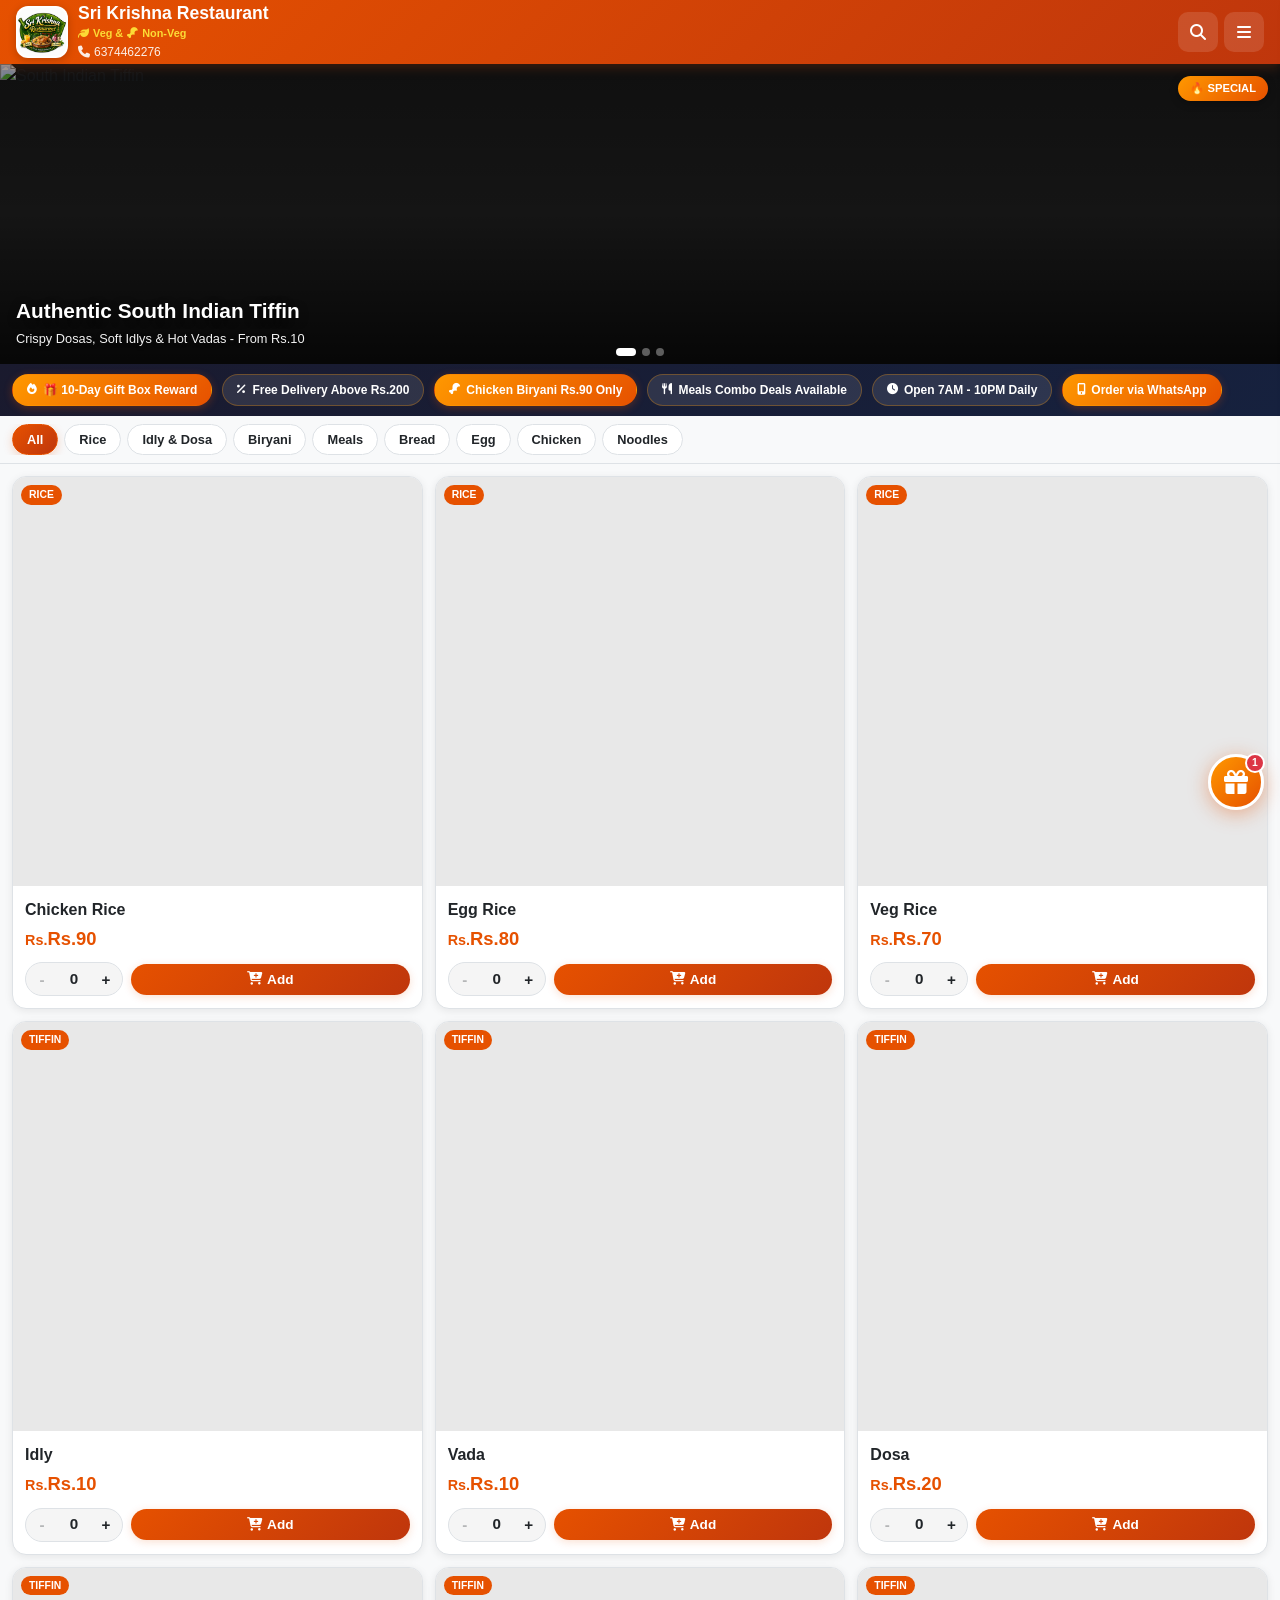
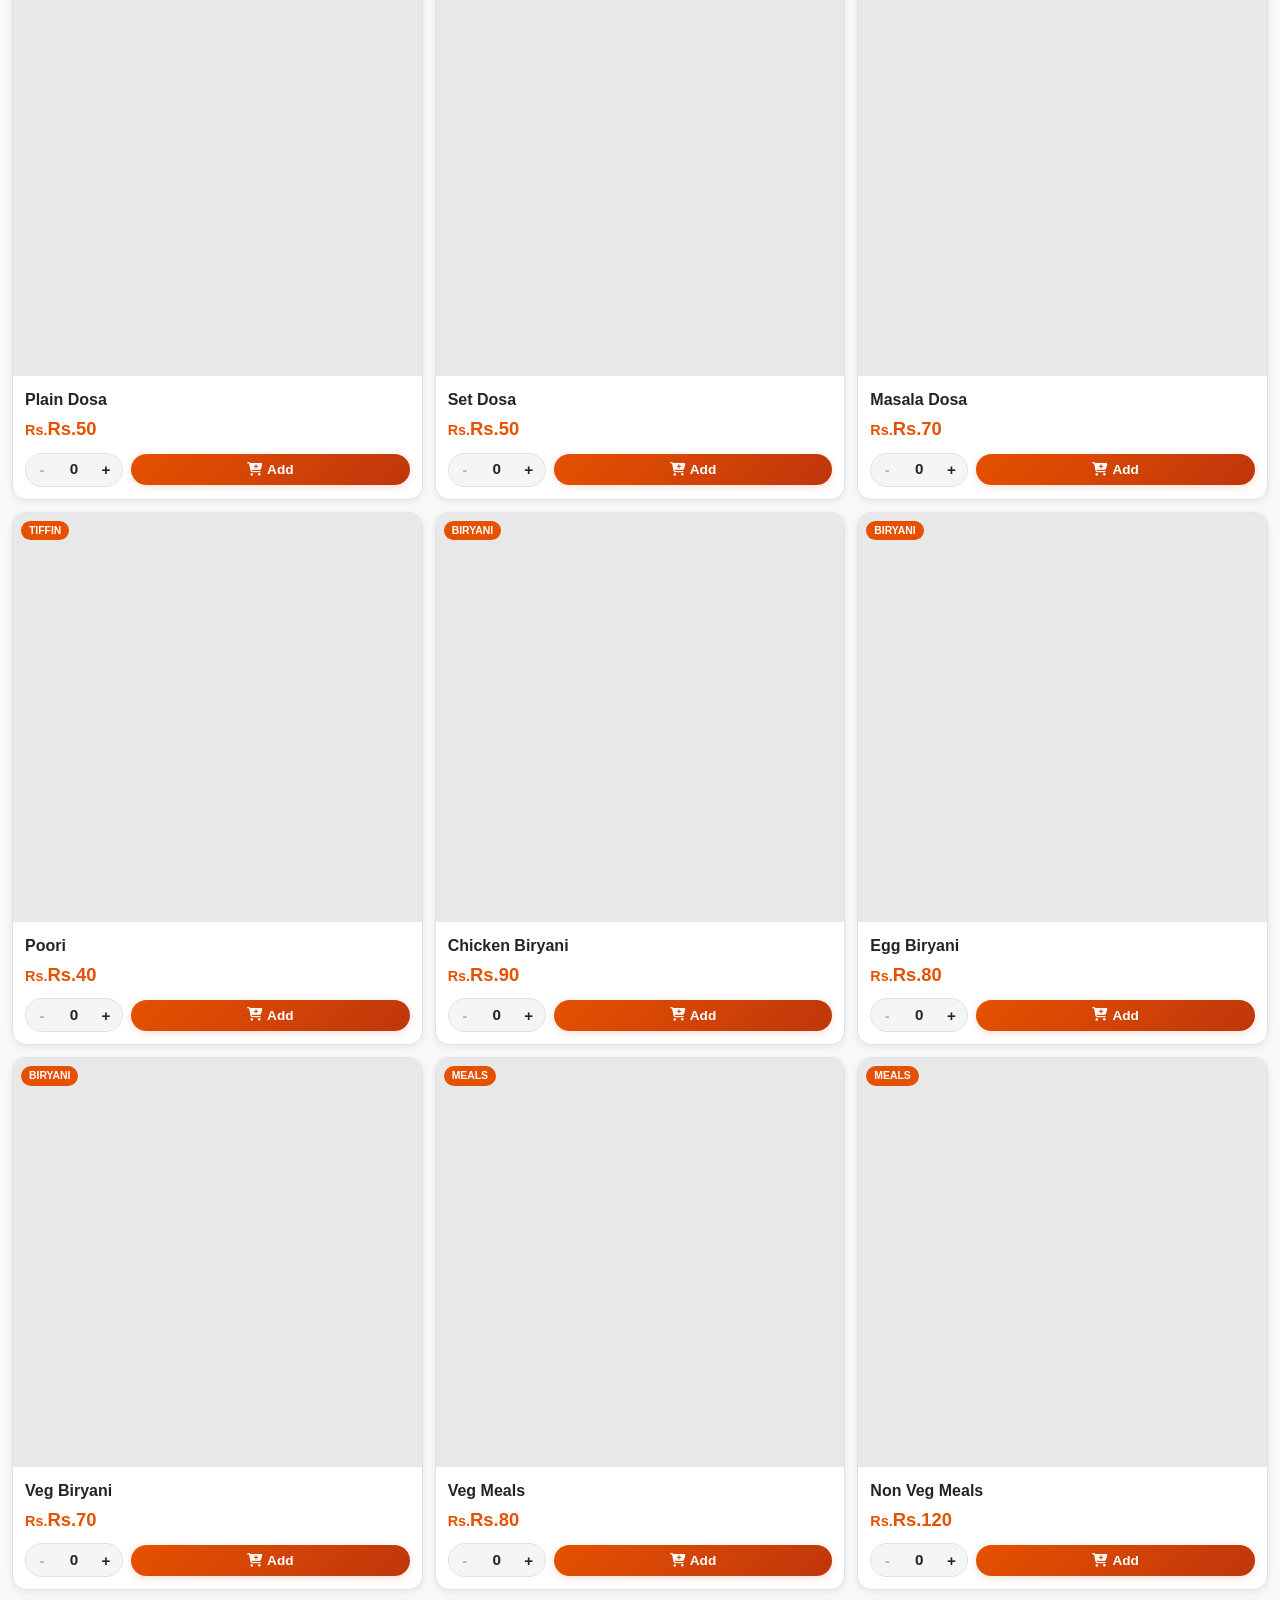
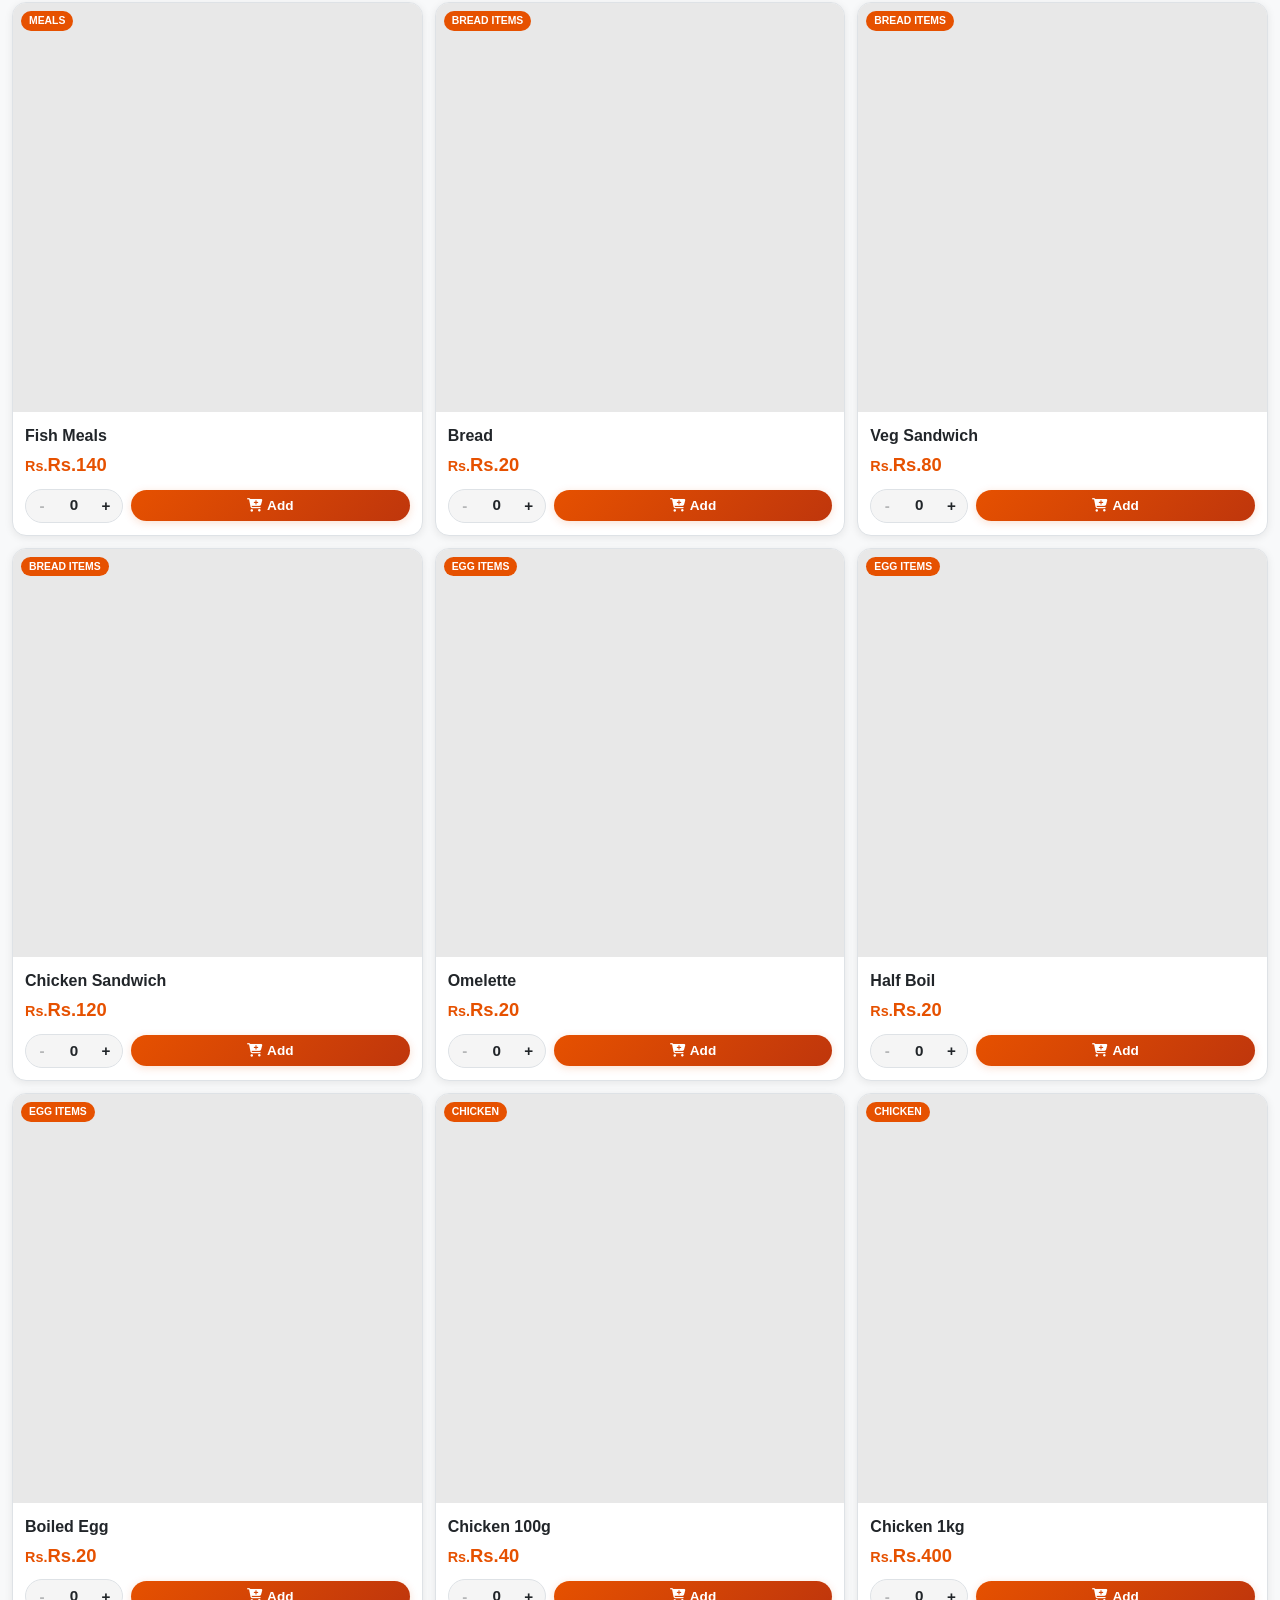
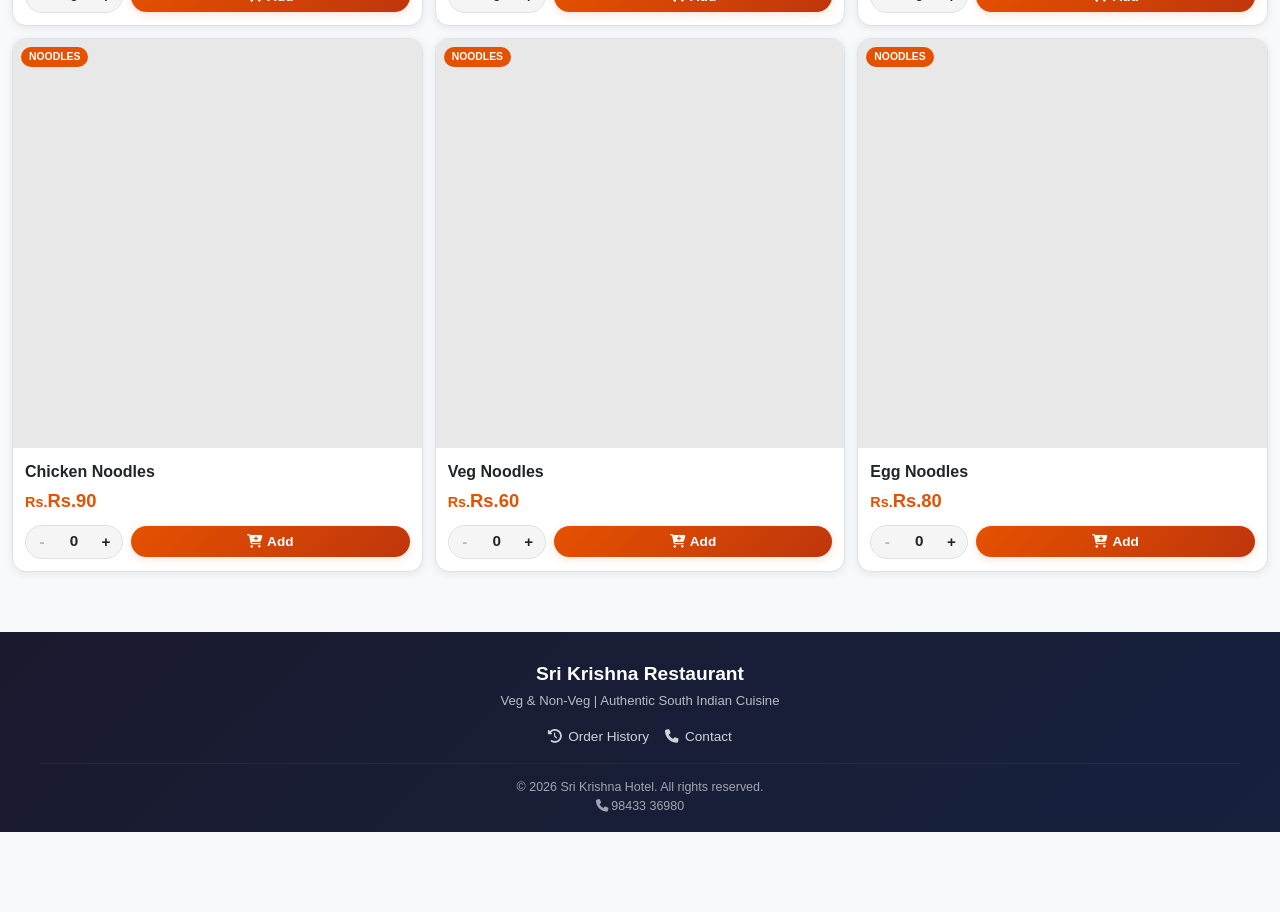
==== commit 49c736d3: "Update index.html" ====
--- a/index.html
+++ b/index.html
@@ -13,6 +13,8 @@
     <link rel="preconnect" href="https://images.unsplash.com" crossorigin>
     <link rel="preconnect" href="https://img.icons8.com" crossorigin>
     <link rel="preconnect" href="https://www.gstatic.com" crossorigin>
+    <!-- ✅ SPEED FIX: First hero image preload - LCP improve -->
+    <link rel="preload" as="image" href="https://images.unsplash.com/photo-1630384060421-cb20aeb65535?w=800&q=60&fm=webp&auto=format" fetchpriority="high">
     <link rel="preload" href="https://cdnjs.cloudflare.com/ajax/libs/font-awesome/6.4.0/webfonts/fa-solid-900.woff2" as="font" type="font/woff2" crossorigin>
 
     <link rel="icon" href="icon.jpeg" type="image/jpeg">
@@ -45,17 +47,63 @@
     .search-container input{flex:1;border:none;outline:none;font-size:0.95rem;background:transparent}
     .search-container button{color:var(--text-light);font-size:1rem;width:28px;height:28px;display:flex;align-items:center;justify-content:center;border-radius:50%}
 
-    .hero-banner{position:relative;width:100%;height:180px;overflow:hidden;background:#1a1a1a}
+    /* ===== HERO BANNER WITH REAL FOOD IMAGES ===== */
+    .hero-banner{position:relative;width:100%;height:200px;overflow:hidden;background:#1a1a1a}
     .hero-slider{position:relative;width:100%;height:100%}
-    .hero-slide{position:absolute;inset:0;background-size:cover;background-position:center;opacity:0;transition:opacity 0.5s ease}
+    .hero-slide{position:absolute;inset:0;opacity:0;transition:opacity 0.5s ease;overflow:hidden}
     .hero-slide.active{opacity:1}
-    .hero-overlay{position:absolute;inset:0;background:linear-gradient(to top,rgba(0,0,0,0.7) 0%,rgba(0,0,0,0.1) 60%,rgba(0,0,0,0.3) 100%)}
-    .hero-content{position:absolute;bottom:20px;left:16px;right:16px;color:#fff;text-align:center}
-    .hero-content h2{font-size:1.25rem;font-weight:700;margin-bottom:4px;text-shadow:0 2px 8px rgba(0,0,0,0.4)}
-    .hero-content p{font-size:0.85rem;opacity:0.9;text-shadow:0 1px 4px rgba(0,0,0,0.3)}
+    .hero-slide img{position:absolute;inset:0;width:100%;height:100%;object-fit:cover;display:block}
+    .hero-overlay{position:absolute;inset:0;background:linear-gradient(to top,rgba(0,0,0,0.75) 0%,rgba(0,0,0,0.2) 50%,rgba(0,0,0,0.4) 100%)}
+    .hero-content{position:absolute;bottom:16px;left:16px;right:16px;color:#fff}
+    .hero-content h2{font-size:1.1rem;font-weight:700;margin-bottom:3px;text-shadow:0 2px 8px rgba(0,0,0,0.5)}
+    .hero-content p{font-size:0.8rem;opacity:0.95;text-shadow:0 1px 4px rgba(0,0,0,0.4)}
+    .hero-badge{position:absolute;top:12px;right:12px;background:linear-gradient(135deg,#ff9800,#e65100);color:#fff;padding:4px 12px;border-radius:50px;font-size:0.7rem;font-weight:700;z-index:5;box-shadow:0 2px 8px rgba(0,0,0,0.3)}
     .hero-dots{position:absolute;bottom:8px;left:50%;transform:translateX(-50%);display:flex;gap:6px;z-index:5}
     .hero-dot{width:8px;height:8px;border-radius:50%;background:rgba(255,255,255,0.35);cursor:pointer;transition:all 0.2s}
     .hero-dot.active{background:#fff;width:20px;border-radius:4px}
+
+    /* ===== OFFERS STRIP BELOW HERO ===== */
+    .offers-strip{background:linear-gradient(135deg,#1a1a2e,#16213e);padding:10px 12px;overflow-x:auto;scrollbar-width:none;-webkit-overflow-scrolling:touch}
+    .offers-strip::-webkit-scrollbar{display:none}
+    .offers-track{display:flex;gap:10px}
+    .offer-pill{flex-shrink:0;padding:6px 14px;background:rgba(255,255,255,0.1);border:1px solid rgba(255,152,0,0.3);border-radius:50px;color:#fff;font-size:0.75rem;font-weight:600;display:flex;align-items:center;gap:6px;white-space:nowrap}
+    .offer-pill.hot{background:linear-gradient(135deg,#ff9800,#e65100);border-color:transparent;box-shadow:0 2px 8px rgba(230,81,0,0.3)}
+    .offer-pill i{font-size:0.7rem}
+
+    /* ===== FLOATING GIFT BOX ICON ===== */
+    .gift-float-btn{position:fixed;bottom:90px;right:16px;width:56px;height:56px;border-radius:50%;background:linear-gradient(135deg,#ff9800,#e65100);color:#fff;display:flex;align-items:center;justify-content:center;font-size:1.5rem;z-index:998;box-shadow:0 4px 20px rgba(230,81,0,0.4);cursor:pointer;transition:all 0.3s;border:3px solid #fff;animation:gift-float 3s ease-in-out infinite}
+    .gift-float-btn:active{transform:scale(0.9)}
+    .gift-float-btn .gift-badge{position:absolute;top:-4px;right:-4px;width:20px;height:20px;background:#dc3545;color:#fff;border-radius:50%;font-size:0.65rem;font-weight:800;display:flex;align-items:center;justify-content:center;border:2px solid #fff}
+    @keyframes gift-float{0%,100%{transform:translateY(0)}50%{transform:translateY(-6px)}}
+
+    /* ===== GIFT BOX SECTION (Initially Hidden) ===== */
+    .gift-box-wrapper{display:none;animation:fadeIn 0.4s ease}
+    .gift-box-wrapper.show{display:block}
+    @keyframes fadeIn{from{opacity:0;transform:translateY(20px)}to{opacity:1;transform:translateY(0)}}
+
+    .gift-box-section{background:linear-gradient(135deg,#fff3e0 0%,#ffe0b2 100%);border-radius:var(--radius);padding:16px;margin:12px;border:2px solid #ff9800;box-shadow:0 4px 15px rgba(255,152,0,0.2)}
+    .gift-box-header{display:flex;align-items:center;gap:10px;margin-bottom:14px}
+    .gift-box-header i{font-size:1.5rem;color:#e65100}
+    .gift-box-header h3{flex:1;font-size:1.1rem;color:#e65100}
+    .gift-progress{background:#e65100;color:#fff;padding:4px 12px;border-radius:50px;font-size:0.8rem;font-weight:700}
+    .gift-box-grid{display:grid;grid-template-columns:repeat(5,1fr);gap:8px;margin-bottom:14px}
+    .gift-box-day{aspect-ratio:1;border-radius:12px;display:flex;flex-direction:column;align-items:center;justify-content:center;gap:4px;cursor:pointer;transition:all 0.2s;border:2px solid transparent;background:#fff;box-shadow:0 2px 8px rgba(0,0,0,0.08)}
+    .gift-box-day:active{transform:scale(0.95)}
+    .gift-box-day.locked{background:#f5f5f5;color:#bbb;cursor:not-allowed}
+    .gift-box-day.active{background:linear-gradient(135deg,#ff9800,#e65100);color:#fff;border-color:#e65100;animation:pulse-gift 2s infinite}
+    .gift-box-day.opened{background:linear-gradient(135deg,#4caf50,#2e7d32);color:#fff}
+    .gift-box-day.missed{background:#ffebee;color:#c62828;opacity:0.6}
+    @keyframes pulse-gift{0%,100%{transform:scale(1);box-shadow:0 2px 8px rgba(230,81,0,0.3)}50%{transform:scale(1.05);box-shadow:0 4px 20px rgba(230,81,0,0.4)}}
+    .gift-box-icon{font-size:1.3rem}
+    .gift-day-num{font-size:0.65rem;font-weight:600}
+    .gift-progress-bar{height:8px;background:#e0e0e0;border-radius:50px;overflow:hidden;margin-bottom:8px}
+    .gift-progress-fill{height:100%;background:linear-gradient(90deg,#ff9800,#e65100);border-radius:50px;transition:width 0.5s ease}
+    .gift-status-text{text-align:center;font-size:0.85rem;color:#666;font-weight:500}
+    .coupon-section{margin-top:14px;padding-top:14px;border-top:2px dashed #ff9800}
+    .coupon-banner{background:linear-gradient(135deg,#4caf50,#2e7d32);color:#fff;padding:12px;border-radius:10px;display:flex;align-items:center;gap:10px;font-size:0.9rem;font-weight:600;margin-bottom:10px}
+    .coupon-banner i{font-size:1.3rem}
+    .btn-claim-coupon{width:100%;padding:14px;background:linear-gradient(135deg,#e65100,#bf360c);color:#fff;border-radius:50px;font-weight:700;font-size:1rem;display:flex;align-items:center;justify-content:center;gap:8px;box-shadow:0 4px 15px rgba(230,81,0,0.3);animation:pulse-gift 2s infinite;border:none}
+    .btn-claim-coupon:active{transform:scale(0.97)}
 
     .category-section{position:sticky;top:var(--header-height);background:var(--bg);z-index:100;padding:8px 0;border-bottom:1px solid var(--border)}
     .category-container{display:flex;gap:6px;padding:0 12px;overflow-x:auto;scrollbar-width:none;-webkit-overflow-scrolling:touch}
@@ -77,8 +125,8 @@
 
     .product-card{background:var(--card-bg);border-radius:var(--radius);overflow:hidden;box-shadow:var(--shadow);border:1px solid var(--border);display:flex;flex-direction:column}
     .product-card:active{transform:scale(0.985)}
-    .product-image{position:relative;width:100%;aspect-ratio:16/9;overflow:hidden;background:#e8e8e8}
-    .product-image img{position:absolute;inset:0;width:100%;height:100%;object-fit:cover;opacity:0;transition:opacity 0.2s}
+    .product-image{position:relative;width:100%;aspect-ratio:1;overflow:hidden;background:#e8e8e8}
+    .product-image img{position:absolute;inset:0;width:100%;height:100%;object-fit:contain;opacity:0;transition:opacity 0.2s}
     .product-image img.loaded{opacity:1}
     .product-badge{position:absolute;top:8px;left:8px;background:var(--primary);color:#fff;padding:2px 8px;border-radius:50px;font-size:0.65rem;font-weight:600;text-transform:uppercase;z-index:2}
     .product-info{padding:12px;flex:1;display:flex;flex-direction:column}
@@ -146,6 +194,135 @@
     .mobile-menu-overlay{position:fixed;inset:0;background:rgba(0,0,0,0.45);z-index:10000;opacity:0;visibility:hidden;transition:opacity 0.2s,visibility 0.2s}
     .mobile-menu-overlay.open{opacity:1;visibility:visible}
 
+    .modal-overlay{position:fixed;inset:0;background:rgba(0,0,0,0.55);z-index:2000;opacity:0;visibility:hidden;transition:opacity 0.25s,visibility 0.25s}
+    .modal-overlay.open{opacity:1;visibility:visible}
+    .modal{position:fixed;top:50%;left:50%;transform:translate(-50%,-50%) scale(0.92);background:#fff;border-radius:var(--radius);width:92%;max-width:420px;max-height:90dvh;z-index:2001;opacity:0;visibility:hidden;transition:all 0.25s;display:flex;flex-direction:column;box-shadow:0 20px 60px rgba(0,0,0,0.3)}
+    .modal.open{opacity:1;visibility:visible;transform:translate(-50%,-50%) scale(1)}
+    .modal-header{display:flex;align-items:center;justify-content:space-between;padding:16px 18px;border-bottom:1px solid var(--border);background:linear-gradient(135deg,var(--primary) 0%,var(--primary-dark) 100%);color:#fff;border-radius:var(--radius) var(--radius) 0 0}
+    .modal-header h3{display:flex;align-items:center;gap:8px;font-size:1.05rem}
+    .modal-close{color:#fff;font-size:1rem;width:32px;height:32px;display:flex;align-items:center;justify-content:center;border-radius:50%;background:rgba(255,255,255,0.15)}
+    .modal-close:active{background:rgba(255,255,255,0.3)}
+    .modal-body{padding:16px;overflow-y:auto;flex:1;-webkit-overflow-scrolling:touch}
+    .text-center{text-align:center}
+
+    .form-group{margin-bottom:14px}
+    .form-group label{display:flex;align-items:center;gap:6px;font-size:0.9rem;font-weight:600;color:var(--text);margin-bottom:6px}
+    .form-group label i{color:var(--primary);width:16px}
+    .form-group input,.form-group textarea{width:100%;padding:10px 14px;border:1.5px solid var(--border);border-radius:var(--radius-sm);font-size:0.95rem;font-family:inherit;outline:none;transition:border-color 0.2s;background:#fff}
+    .form-group input:focus,.form-group textarea:focus{border-color:var(--primary)}
+    .form-group textarea{resize:vertical;min-height:60px}
+
+    .payment-options{display:flex;gap:10px}
+    .payment-option{flex:1;display:flex;align-items:center;gap:8px;padding:12px;border:1.5px solid var(--border);border-radius:var(--radius-sm);cursor:pointer;transition:all 0.2s;background:#fff}
+    .payment-option:has(input:checked){border-color:var(--primary);background:#fff3e0}
+    .payment-option input{position:absolute;opacity:0}
+    .payment-radio{width:20px;height:20px;border:2px solid var(--border);border-radius:50%;display:flex;align-items:center;justify-content:center;transition:all 0.2s}
+    .payment-option:has(input:checked) .payment-radio{border-color:var(--primary);background:var(--primary)}
+    .payment-radio::after{content:'';width:8px;height:8px;background:#fff;border-radius:50%;opacity:0;transition:opacity 0.2s}
+    .payment-option:has(input:checked) .payment-radio::after{opacity:1}
+    .payment-option i{font-size:1.1rem;color:var(--primary)}
+    .payment-option span{font-weight:600;font-size:0.9rem}
+
+    .upi-app-grid{display:grid;grid-template-columns:repeat(3,1fr);gap:8px;margin:12px 0}
+    .upi-app-btn{display:flex;flex-direction:column;align-items:center;gap:4px;padding:10px;border:1.5px solid var(--border);border-radius:var(--radius-sm);background:#fff;cursor:pointer;transition:all 0.2s}
+    .upi-app-btn:active{transform:scale(0.96)}
+    .upi-app-btn.selected{border-color:var(--primary);background:#fff3e0;box-shadow:0 2px 8px rgba(230,81,0,0.15)}
+    .upi-app-icon{width:40px;height:40px;border-radius:50%;display:flex;align-items:center;justify-content:center;overflow:hidden;background:#f5f5f5}
+    .upi-app-icon img{width:100%;height:100%;object-fit:contain}
+    .fallback-icon{width:100%;height:100%;display:flex;align-items:center;justify-content:center;color:#fff;font-weight:700;font-size:1rem}
+    .upi-app-name{font-size:0.75rem;font-weight:600;color:var(--text)}
+
+    .qr-container{text-align:center;padding:16px;background:#f8f9fa;border-radius:var(--radius-sm);border:1.5px dashed var(--border)}
+    .qr-header{margin-bottom:10px}
+    .qr-title{font-size:1rem;font-weight:700;color:var(--text)}
+    .qr-subtitle{font-size:0.8rem;color:var(--text-light)}
+    .qr-image-wrap{position:relative;display:inline-block;margin-bottom:10px}
+    .qr-image{width:180px;height:180px;border-radius:8px;object-fit:contain;background:#fff;padding:8px;box-shadow:0 2px 8px rgba(0,0,0,0.1)}
+    .qr-amount-badge{position:absolute;top:-8px;right:-8px;background:var(--primary);color:#fff;padding:4px 10px;border-radius:50px;font-size:0.8rem;font-weight:700;box-shadow:0 2px 8px rgba(0,0,0,0.2)}
+    .qr-upi-id{display:flex;align-items:center;justify-content:center;gap:8px;margin:10px 0;font-size:0.9rem}
+    .qr-upi-id strong{color:var(--primary)}
+    #btn-copy-upi{width:32px;height:32px;border-radius:50%;background:var(--primary);color:#fff;display:flex;align-items:center;justify-content:center;font-size:0.85rem}
+    #btn-copy-upi:active{transform:scale(0.9)}
+    .qr-note{font-size:0.8rem;color:var(--text-light);margin-top:8px}
+
+    .payment-status{text-align:center;padding:10px;background:#f5f5f5;border-radius:var(--radius-sm);margin:10px 0;font-size:0.85rem;font-weight:600}
+    .status-paid{color:var(--secondary);background:#e8f5e9}
+    .status-pending{color:#f57c00;background:#fff3e0}
+    .status-cash{color:var(--text-light)}
+    .status-upi-initiated{color:#1565c0;background:#e3f2fd;font-size:0.8rem;padding:4px;border-radius:6px;display:block}
+
+    .btn-submit-order{width:100%;padding:14px;background:linear-gradient(135deg,var(--primary) 0%,var(--primary-dark) 100%);color:#fff;border-radius:50px;font-weight:700;font-size:1rem;display:flex;align-items:center;justify-content:center;gap:8px;margin-top:10px;box-shadow:0 4px 15px rgba(230,81,0,0.25)}
+    .btn-submit-order:disabled{opacity:0.5;cursor:not-allowed}
+    .btn-submit-order:active:not(:disabled){transform:scale(0.98)}
+
+    .success-icon{width:70px;height:70px;background:linear-gradient(135deg,var(--secondary),#1b5e20);border-radius:50%;display:flex;align-items:center;justify-content:center;margin:0 auto 16px}
+    .success-icon i{font-size:2.5rem;color:#fff}
+    .success-modal h3{color:var(--secondary);margin-bottom:8px;font-size:1.3rem}
+    .success-modal p{margin-bottom:4px;color:var(--text-light)}
+    .success-note{font-size:0.85rem;color:var(--text-light);margin:8px 0 16px}
+    .btn-new-order,.btn-download-bill{width:100%;padding:12px;border-radius:50px;font-weight:700;font-size:0.95rem;display:flex;align-items:center;justify-content:center;gap:8px;margin-bottom:8px}
+    .btn-new-order{background:linear-gradient(135deg,var(--primary),var(--primary-dark));color:#fff;box-shadow:0 3px 12px rgba(230,81,0,0.22)}
+    .btn-download-bill{background:#fff;color:var(--primary);border:2px solid var(--primary)}
+    .btn-new-order:active,.btn-download-bill:active{transform:scale(0.97)}
+
+    .history-item{padding:12px;background:#f8f9fa;border-radius:var(--radius-sm);margin-bottom:8px;border:1px solid var(--border)}
+    .history-item-header{display:flex;justify-content:space-between;align-items:center;margin-bottom:6px}
+    .history-item-header h4{font-size:0.95rem;color:var(--text)}
+    .history-item-date{font-size:0.8rem;color:var(--text-light)}
+    .history-item-details{font-size:0.85rem;color:var(--text-light);margin-bottom:6px;line-height:1.4}
+    .history-item-total{font-size:0.9rem;font-weight:700;color:var(--primary)}
+    .empty-history{display:flex;flex-direction:column;align-items:center;padding:40px 20px;color:var(--text-light);text-align:center}
+    .empty-history i{font-size:3rem;margin-bottom:12px;opacity:0.3}
+    .empty-history p{font-weight:600;color:var(--text)}
+
+    .contact-info{display:flex;flex-direction:column;gap:8px}
+    .contact-item{display:flex;align-items:center;gap:12px;padding:14px;background:#f8f9fa;border-radius:var(--radius-sm);border:1px solid var(--border);transition:all 0.2s}
+    .contact-item:active{background:#fff3e0;border-color:var(--primary)}
+    .contact-item i{width:36px;height:36px;border-radius:50%;background:linear-gradient(135deg,var(--primary),var(--primary-dark));color:#fff;display:flex;align-items:center;justify-content:center;font-size:1rem;flex-shrink:0}
+    .contact-item h4{font-size:0.95rem;margin-bottom:2px;color:var(--text)}
+    .contact-item p{font-size:0.85rem;color:var(--text-light)}
+
+    .gift-reward-modal{position:fixed;inset:0;background:rgba(0,0,0,0.6);z-index:10000;display:flex;align-items:center;justify-content:center;backdrop-filter:blur(4px)}
+    .gift-reward-content{background:#fff;border-radius:var(--radius);padding:30px 24px;text-align:center;max-width:300px;width:90%;animation:pop-in 0.3s ease}
+    @keyframes pop-in{0%{transform:scale(0.5);opacity:0}100%{transform:scale(1);opacity:1}}
+    .gift-reward-icon{font-size:4rem;margin-bottom:10px;animation:bounce 1s infinite}
+    @keyframes bounce{0%,100%{transform:translateY(0)}50%{transform:translateY(-10px)}}
+    .gift-reward-content h3{color:#e65100;margin-bottom:8px}
+    .gift-reward-text{font-size:1.1rem;font-weight:700;color:#2e7d32;margin-bottom:20px}
+    .btn-gift-ok{padding:12px 30px;background:linear-gradient(135deg,#4caf50,#2e7d32);color:#fff;border-radius:50px;font-weight:700;border:none}
+    .btn-gift-ok:active{transform:scale(0.95)}
+
+    .coupon-modal-overlay{position:fixed;inset:0;background:rgba(0,0,0,0.6);z-index:10001;display:flex;align-items:flex-end;justify-content:center;backdrop-filter:blur(4px)}
+    .coupon-modal{background:#fff;border-radius:var(--radius) var(--radius) 0 0;width:100%;max-width:480px;max-height:85vh;display:flex;flex-direction:column;animation:slide-up 0.3s ease}
+    @keyframes slide-up{0%{transform:translateY(100%)}100%{transform:translateY(0)}}
+    .coupon-modal-header{display:flex;align-items:center;justify-content:space-between;padding:16px 18px;border-bottom:1px solid var(--border);background:linear-gradient(135deg,var(--primary),var(--primary-dark));color:#fff}
+    .coupon-modal-header h3{display:flex;align-items:center;gap:8px;font-size:1.05rem}
+    .coupon-close{width:32px;height:32px;border-radius:50%;background:rgba(255,255,255,0.2);color:#fff;display:flex;align-items:center;justify-content:center;border:none}
+    .coupon-close:active{background:rgba(255,255,255,0.3)}
+    .coupon-modal-body{padding:16px;overflow-y:auto;flex:1}
+    .coupon-info{background:#fff3e0;border-radius:10px;padding:14px;margin-bottom:16px;display:flex;gap:10px;align-items:flex-start}
+    .coupon-info i{color:#e65100;font-size:1.2rem;margin-top:2px;flex-shrink:0}
+    .coupon-info p{font-size:0.9rem;color:#666;line-height:1.4}
+    .coupon-items-grid{display:grid;grid-template-columns:repeat(2,1fr);gap:10px}
+    .coupon-item-card{background:#f8f9fa;border:2px solid var(--border);border-radius:12px;padding:14px 10px;text-align:center;cursor:pointer;transition:all 0.2s}
+    .coupon-item-card:active{transform:scale(0.97);border-color:var(--primary);background:#fff3e0}
+    .coupon-item-emoji{font-size:2.5rem;margin-bottom:6px}
+    .coupon-item-name{font-weight:600;font-size:0.85rem;margin-bottom:4px}
+    .coupon-item-price{color:var(--primary);font-weight:700;font-size:0.9rem}
+
+    .coupon-success-overlay{position:fixed;inset:0;background:rgba(0,0,0,0.7);z-index:10002;display:flex;align-items:center;justify-content:center;backdrop-filter:blur(4px)}
+    .coupon-success-modal{background:#fff;border-radius:var(--radius);padding:30px 24px;text-align:center;max-width:320px;width:90%;animation:pop-in 0.3s ease}
+    .coupon-success-icon{width:70px;height:70px;background:linear-gradient(135deg,#4caf50,#2e7d32);border-radius:50%;display:flex;align-items:center;justify-content:center;margin:0 auto 16px}
+    .coupon-success-icon i{font-size:2.5rem;color:#fff}
+    .coupon-success-modal h3{color:#2e7d32;margin-bottom:14px;font-size:1.3rem}
+    .coupon-code-box{background:linear-gradient(135deg,#fff3e0,#ffe0b2);border:2px dashed #e65100;border-radius:12px;padding:14px;display:flex;align-items:center;justify-content:center;gap:10px;margin-bottom:14px}
+    .coupon-code{font-size:1.4rem;font-weight:800;color:#e65100;letter-spacing:2px}
+    .btn-copy-code{width:36px;height:36px;border-radius:50%;background:#e65100;color:#fff;display:flex;align-items:center;justify-content:center;border:none}
+    .btn-copy-code:active{transform:scale(0.9)}
+    .coupon-hint{font-size:0.85rem;color:#666;margin-bottom:20px}
+    .btn-coupon-done{padding:12px 32px;background:linear-gradient(135deg,#4caf50,#2e7d32);color:#fff;border-radius:50px;font-weight:700;font-size:1rem;border:none}
+    .btn-coupon-done:active{transform:scale(0.95)}
+
     .footer{background:linear-gradient(135deg,#1a1a2e 0%,#16213e 100%);color:#fff;padding:28px 16px 16px;margin-top:30px}
     .footer-content{max-width:1200px;margin:0 auto;text-align:center}
     .footer-brand{margin-bottom:16px}
@@ -156,11 +333,11 @@
     .footer-links a:active{opacity:1;color:#ff9800}
     .footer-bottom{border-top:1px solid rgba(255,255,255,0.1);padding-top:14px;font-size:0.78rem;opacity:0.6}
 
-    @media(min-width:480px){.menu-container{grid-template-columns:repeat(2,1fr)}.hero-banner{height:200px}}
+    @media(min-width:480px){.menu-container{grid-template-columns:repeat(2,1fr)}.hero-banner{height:220px}}
     @media(min-width:640px){.header-top{padding:10px 16px}.hotel-title{font-size:1.1rem}.logo{width:52px;height:52px}}
-    @media(min-width:768px){.menu-container{grid-template-columns:repeat(3,1fr)}.hero-banner{height:220px}.hero-content h2{font-size:1.5rem}}
-    @media(min-width:1024px){.menu-container{grid-template-columns:repeat(4,1fr)}.hero-banner{height:260px}}
-    @media(min-width:1440px){.menu-container{grid-template-columns:repeat(5,1fr)}.hero-banner{height:300px}}
+    @media(min-width:768px){.menu-container{grid-template-columns:repeat(2,1fr)}.hero-banner{height:260px}.hero-content h2{font-size:1.3rem}}
+    @media(min-width:1024px){.menu-container{grid-template-columns:repeat(3,1fr)}.hero-banner{height:300px}}
+    @media(min-width:1440px){.menu-container{grid-template-columns:repeat(4,1fr)}.hero-banner{height:340px}}
     </style>
 
     <link rel="stylesheet" href="https://cdnjs.cloudflare.com/ajax/libs/font-awesome/6.4.0/css/all.min.css" media="print" onload="this.media='all'">
@@ -170,12 +347,17 @@
     <noscript><link rel="stylesheet" href="style.css"></noscript>
 
     <base target="_blank">
-<base target="_blank">
 </head>
 <body>
     <div id="toast" class="toast">
         <i class="fas fa-check-circle"></i>
         <span id="toast-message">Item added!</span>
+    </div>
+
+    <!-- Floating Gift Box Button -->
+    <div class="gift-float-btn" id="gift-float-btn" title="Daily Gift Box">
+        <i class="fas fa-gift"></i>
+        <span class="gift-badge" id="gift-badge">1</span>
     </div>
 
     <header class="header" id="header">
@@ -227,11 +409,39 @@
         </div>
         <div class="mobile-menu-overlay" id="mobile-menu-overlay"></div>
 
+        <!-- HERO BANNER WITH REAL SOUTH INDIAN FOOD IMAGES -->
         <section class="hero-banner" id="hero-banner">
             <div class="hero-slider">
-                <div class="hero-slide active" style="background-image:url('https://images.unsplash.com/photo-1563379926898-05f4575a45d8?w=400&q=50&fm=webp')"><div class="hero-overlay"></div><div class="hero-content"><h2>Delicious South Indian Cuisine</h2><p>Authentic flavors, fresh ingredients</p></div></div>
-                <div class="hero-slide" style="background-image:url('https://images.unsplash.com/photo-1512058564366-18510be2db19?w=400&q=50&fm=webp')"><div class="hero-overlay"></div><div class="hero-content"><h2>Fresh & Tasty Meals</h2><p>Homestyle cooking at its best</p></div></div>
-                <div class="hero-slide" style="background-image:url('https://images.unsplash.com/photo-1600891964092-4316c288032e?w=400&q=50&fm=webp')"><div class="hero-overlay"></div><div class="hero-content"><h2>Order Now, Enjoy Later</h2><p>Quick service, great taste</p></div></div>
+                <!-- Slide 1: Tiffin Specials -->
+                <div class="hero-slide active">
+                    <img src="https://images.unsplash.com/photo-1630384060421-cb20aeb65535?w=800&q=60&fm=webp&auto=format" alt="South Indian Tiffin" width="800" height="200" fetchpriority="high" decoding="async">
+                    <div class="hero-overlay"></div>
+                    <span class="hero-badge">🔥 SPECIAL</span>
+                    <div class="hero-content">
+                        <h2>Authentic South Indian Tiffin</h2>
+                        <p>Crispy Dosas, Soft Idlys &amp; Hot Vadas - From Rs.10</p>
+                    </div>
+                </div>
+                <!-- Slide 2: Biryani -->
+                <div class="hero-slide">
+                    <img src="https://images.unsplash.com/photo-1563379091339-03b21ab4a4f8?w=800&q=60&fm=webp&auto=format" alt="Biryani" width="800" height="200" loading="lazy" decoding="async">
+                    <div class="hero-overlay"></div>
+                    <span class="hero-badge">⭐ BESTSELLER</span>
+                    <div class="hero-content">
+                        <h2>Aroma Filled Biryani</h2>
+                        <p>Chicken, Egg &amp; Veg Biryani - Starting Rs.70</p>
+                    </div>
+                </div>
+                <!-- Slide 3: Meals -->
+                <div class="hero-slide">
+                    <img src="https://images.unsplash.com/photo-1546833998-877b37c2e5c4?w=800&q=60&fm=webp&auto=format" alt="South Indian Meals" width="800" height="200" loading="lazy" decoding="async">
+                    <div class="hero-overlay"></div>
+                    <span class="hero-badge">🍱 MEALS</span>
+                    <div class="hero-content">
+                        <h2>Wholesome South Indian Meals</h2>
+                        <p>Veg Rs.80 | Non-Veg Rs.120 | Fish Rs.140</p>
+                    </div>
+                </div>
             </div>
             <div class="hero-dots">
                 <span class="hero-dot active" data-slide="0"></span>
@@ -239,6 +449,23 @@
                 <span class="hero-dot" data-slide="2"></span>
             </div>
         </section>
+
+        <!-- OFFERS STRIP -->
+        <div class="offers-strip" id="offers-strip">
+            <div class="offers-track">
+                <div class="offer-pill hot"><i class="fas fa-fire"></i> 🎁 10-Day Gift Box Reward</div>
+                <div class="offer-pill"><i class="fas fa-percentage"></i> Free Delivery Above Rs.200</div>
+                <div class="offer-pill hot"><i class="fas fa-drumstick-bite"></i> Chicken Biryani Rs.90 Only</div>
+                <div class="offer-pill"><i class="fas fa-utensils"></i> Meals Combo Deals Available</div>
+                <div class="offer-pill"><i class="fas fa-clock"></i> Open 7AM - 10PM Daily</div>
+                <div class="offer-pill hot"><i class="fas fa-mobile-alt"></i> Order via WhatsApp</div>
+            </div>
+        </div>
+
+        <!-- GIFT BOX SECTION (Hidden by default, shown via floating button) -->
+        <div class="gift-box-wrapper" id="gift-box-wrapper">
+            <section class="gift-box-container" id="gift-box-container"></section>
+        </div>
 
         <section class="category-section" id="category-section">
             <div class="category-container">
@@ -408,9 +635,7 @@
         </div>
     </footer>
 
-    <!-- Firebase SDK -->
     <script type="module">
-        // Your Firebase Config
         const firebaseConfig = {
             apiKey: "AIzaSyAXhng2PVJBg3YpigP-wVMi-AjRrW7GQPE",
             authDomain: "srikrishnarestaurant-34f8a.firebaseapp.com",
@@ -421,14 +646,12 @@
             measurementId: "G-ZENF42H745"
         };
 
-        // Debug logger
         window.fbDebug = function(msg) {
             console.log('[Firebase]', msg);
             const statusEl = document.getElementById('firebase-status');
             if (statusEl) statusEl.textContent = msg;
         };
 
-        // Initialize Firebase
         window.initFirebase = async function() {
             if (window.db) return window.db;
             try {
@@ -456,7 +679,6 @@
             }
         };
 
-        // Save order to Firestore
         window.saveOrderToFirestore = async function(order) {
             window.fbDebug('Saving order...');
             const db = await window.initFirebase();
@@ -481,8 +703,10 @@
             }
         };
 
-        // Auto-init on load
-        window.initFirebase();
+        // ✅ SPEED FIX: Firebase-ஐ page load-ல init பண்ணாம - 
+        // முதல் order submit time-ல மட்டும் load ஆகும் (lazy init)
+        // window.initFirebase() is called on-demand from saveOrderToFirestore
+        console.log('[Firebase] Lazy init enabled - will load on first order');
     </script>
 
     <script src="script.js" defer></script>
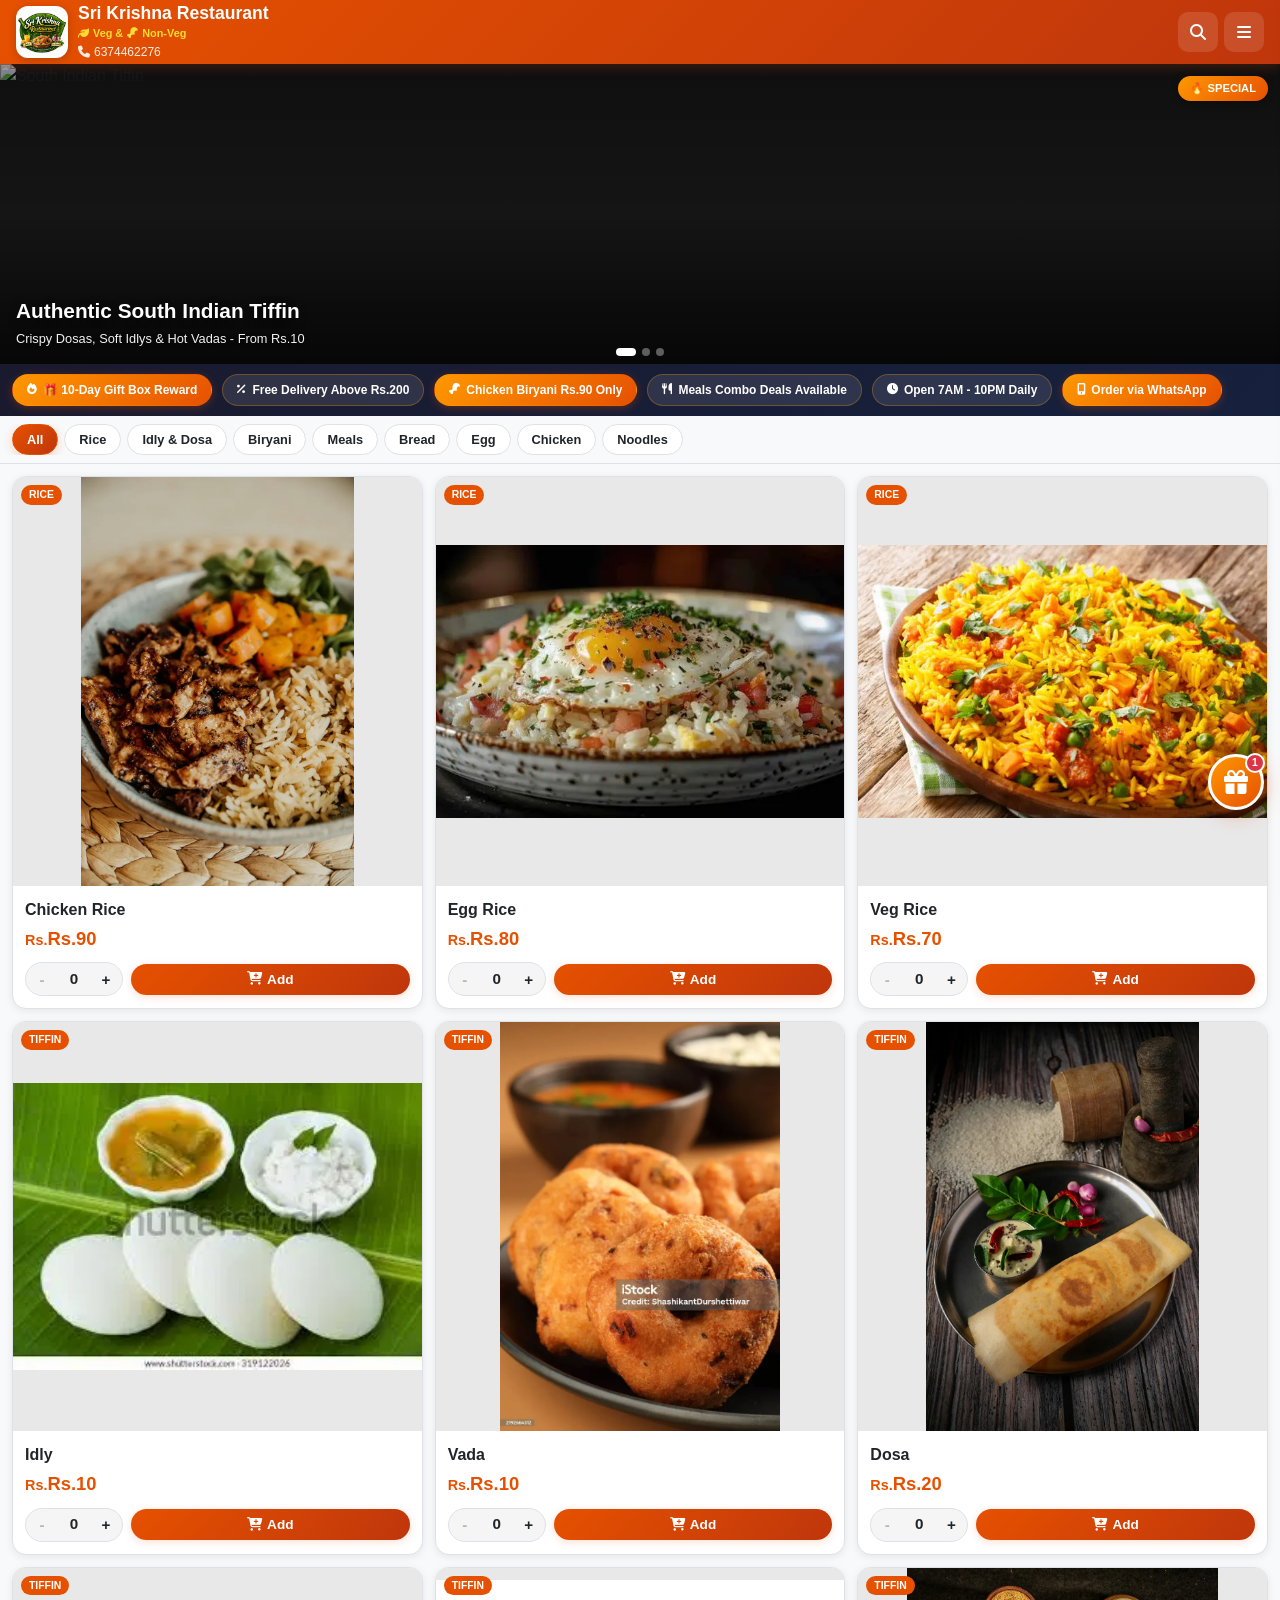
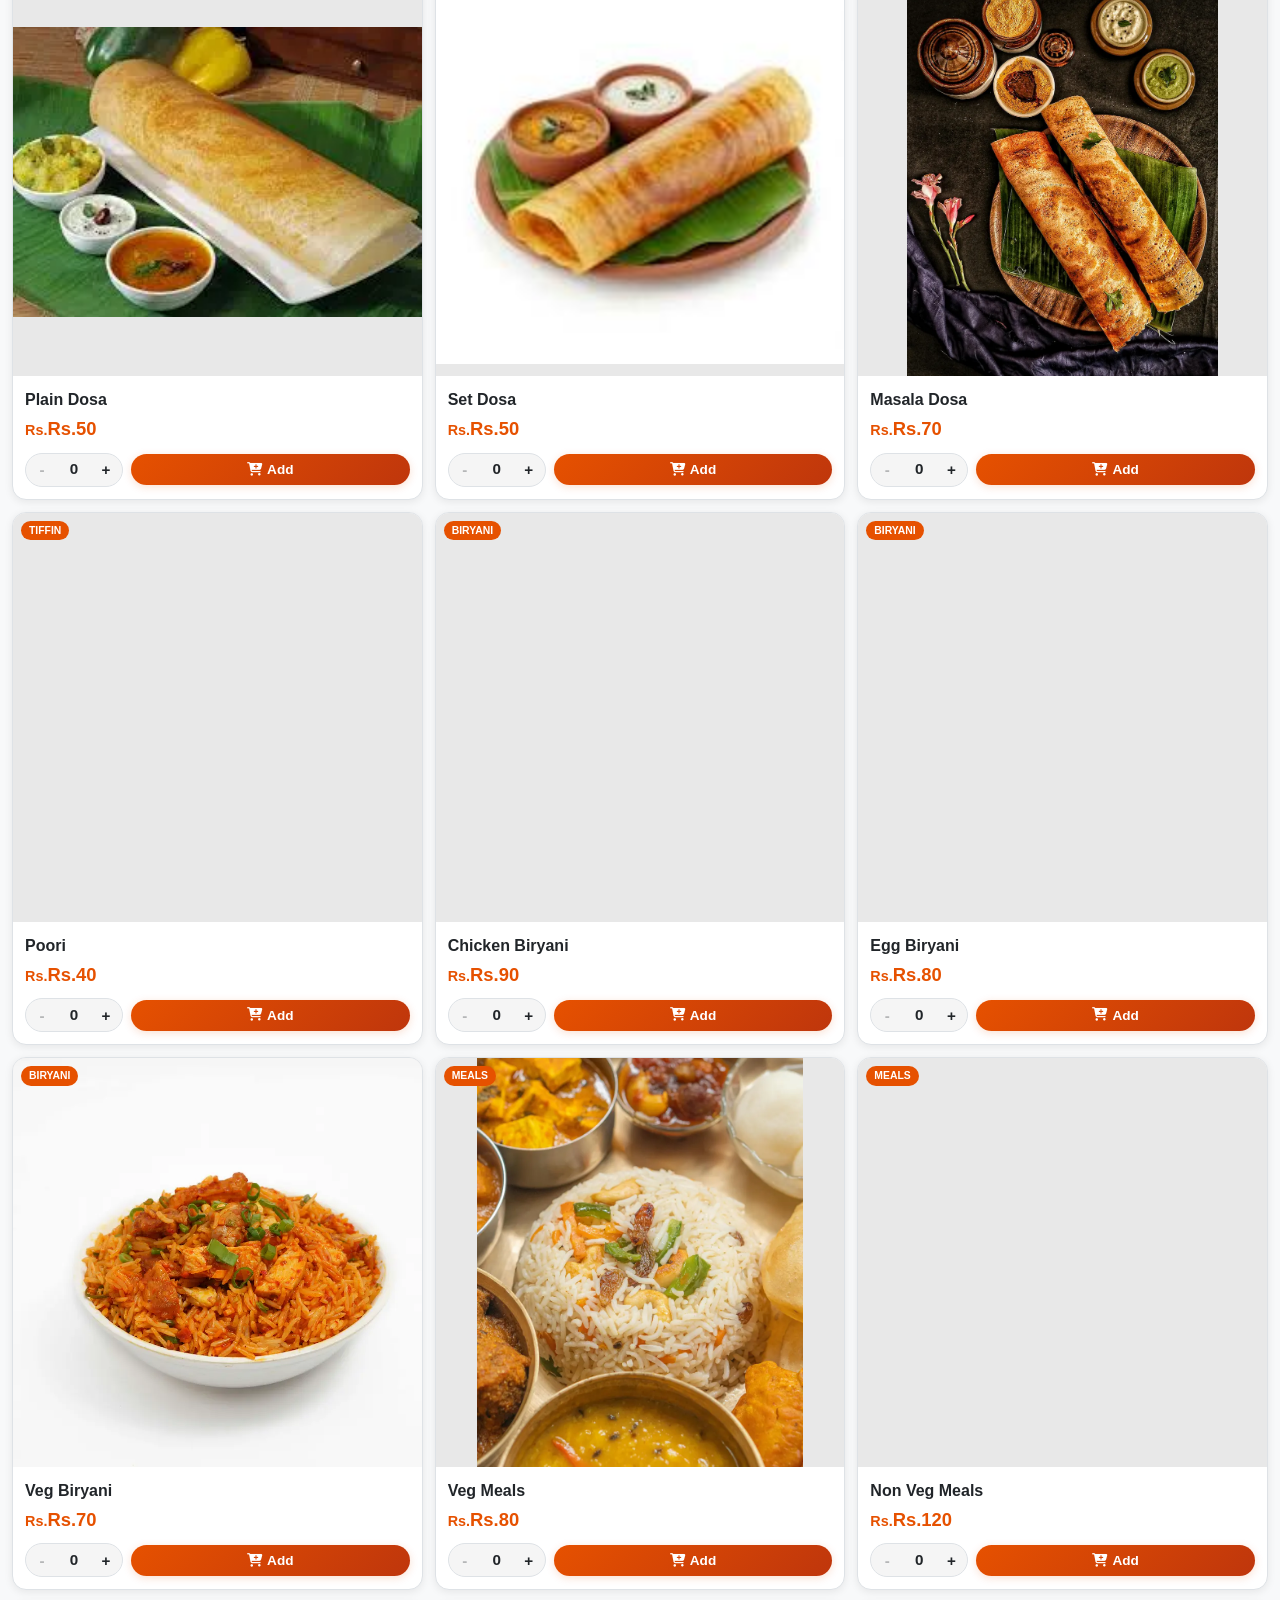
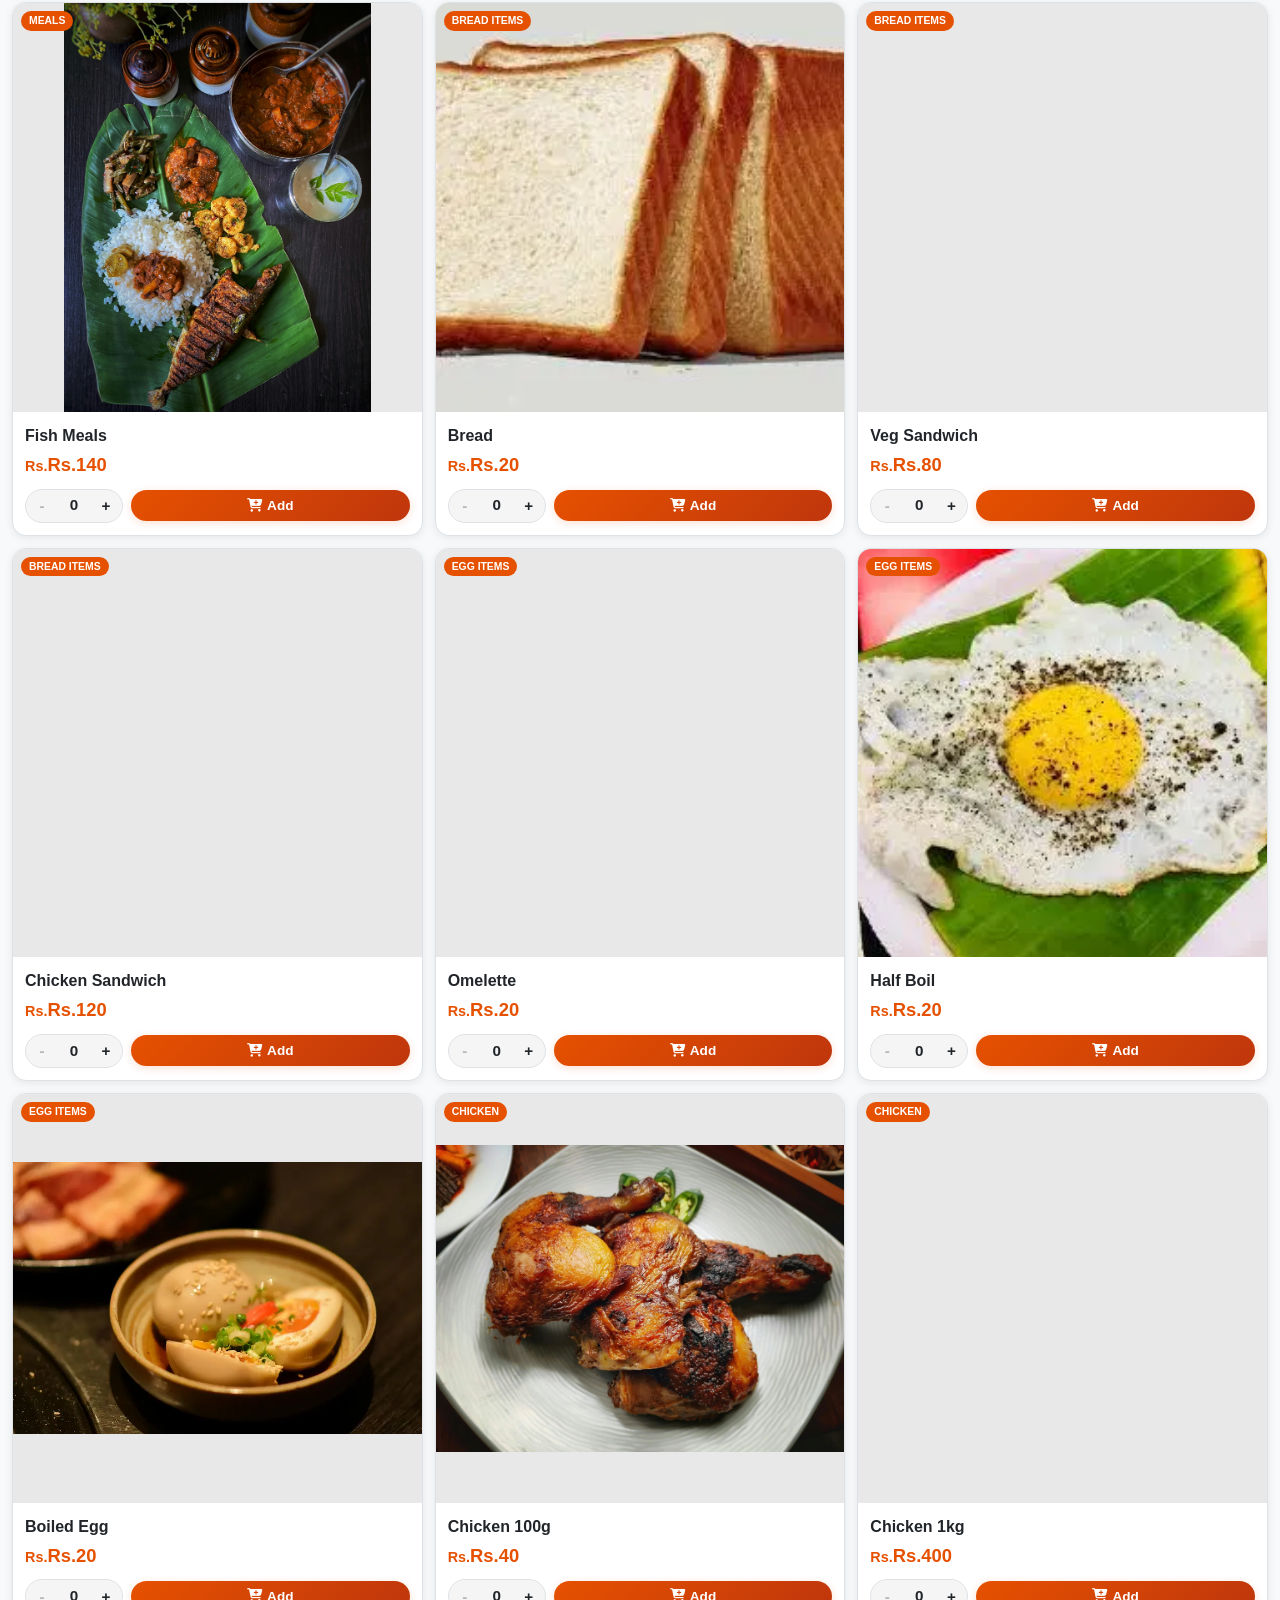
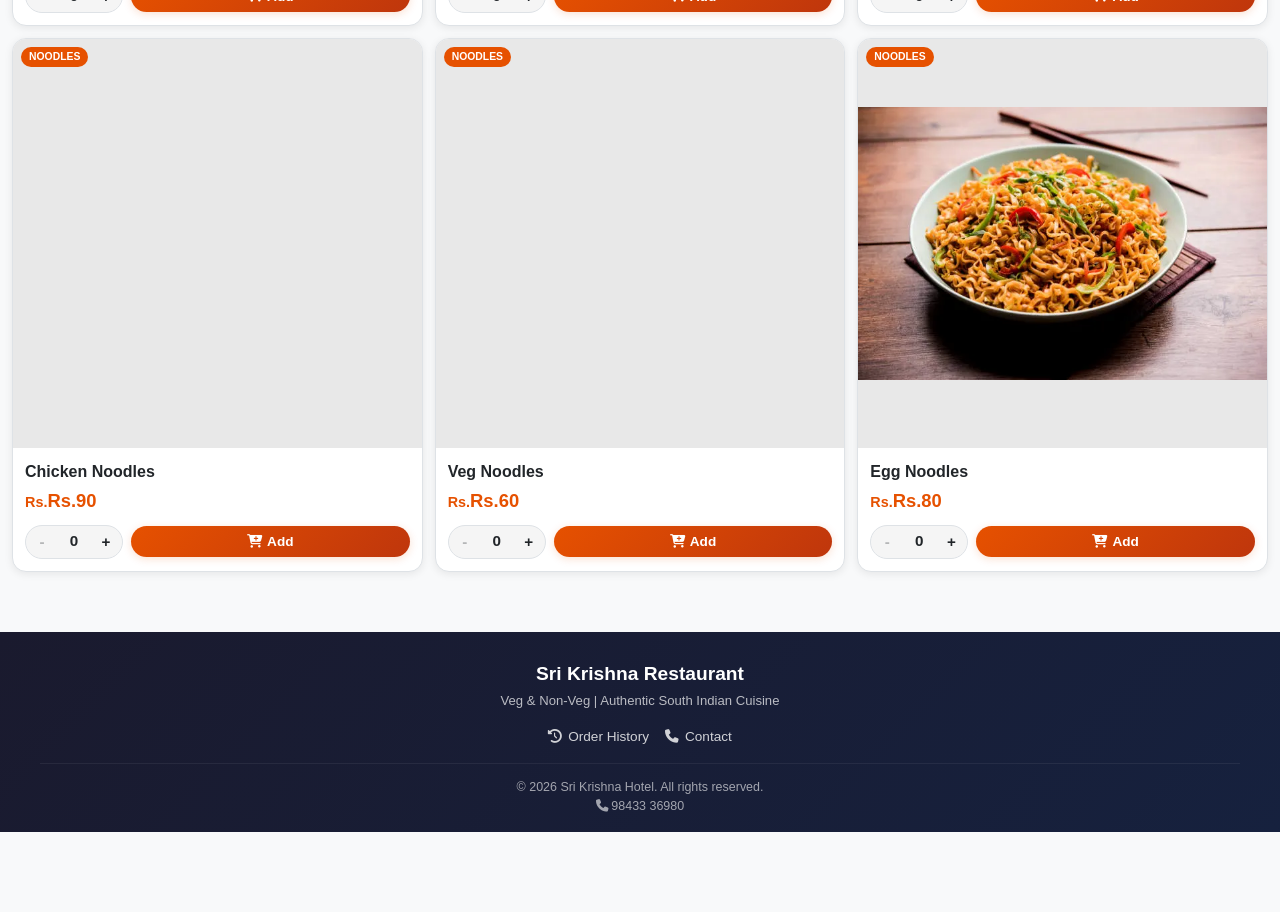
==== commit d49d0b87: "Update index.html" ====
--- a/index.html
+++ b/index.html
@@ -414,7 +414,7 @@
             <div class="hero-slider">
                 <!-- Slide 1: Tiffin Specials -->
                 <div class="hero-slide active">
-                    <img src="https://images.unsplash.com/photo-1630384060421-cb20aeb65535?w=800&q=60&fm=webp&auto=format" alt="South Indian Tiffin" width="800" height="200" fetchpriority="high" decoding="async">
+                    <img src="https://static.vecteezy.com/system/resources/thumbnails/040/703/949/small/ai-generated-royal-feast-master-the-art-of-chicken-biryani-at-home-generative-ai-photo.jpg" alt="South Indian Tiffin" width="800" height="200" fetchpriority="high" decoding="async">
                     <div class="hero-overlay"></div>
                     <span class="hero-badge">🔥 SPECIAL</span>
                     <div class="hero-content">
@@ -424,7 +424,7 @@
                 </div>
                 <!-- Slide 2: Biryani -->
                 <div class="hero-slide">
-                    <img src="https://images.unsplash.com/photo-1563379091339-03b21ab4a4f8?w=800&q=60&fm=webp&auto=format" alt="Biryani" width="800" height="200" loading="lazy" decoding="async">
+                    <img src="https://cdn.prod.website-files.com/64931d2aee18510b47f4bb1f/64d2673a9ddaae8805feb883_Whats-Your-Favorite-Indian-Rice-Dish.jpeg" alt="Biryani" width="800" height="200" loading="lazy" decoding="async">
                     <div class="hero-overlay"></div>
                     <span class="hero-badge">⭐ BESTSELLER</span>
                     <div class="hero-content">
@@ -434,7 +434,7 @@
                 </div>
                 <!-- Slide 3: Meals -->
                 <div class="hero-slide">
-                    <img src="https://images.unsplash.com/photo-1546833998-877b37c2e5c4?w=800&q=60&fm=webp&auto=format" alt="South Indian Meals" width="800" height="200" loading="lazy" decoding="async">
+                    <img src="https://images.pexels.com/photos/7234281/pexels-photo-7234281.jpeg" alt="South Indian Meals" width="800" height="200" loading="lazy" decoding="async">
                     <div class="hero-overlay"></div>
                     <span class="hero-badge">🍱 MEALS</span>
                     <div class="hero-content">
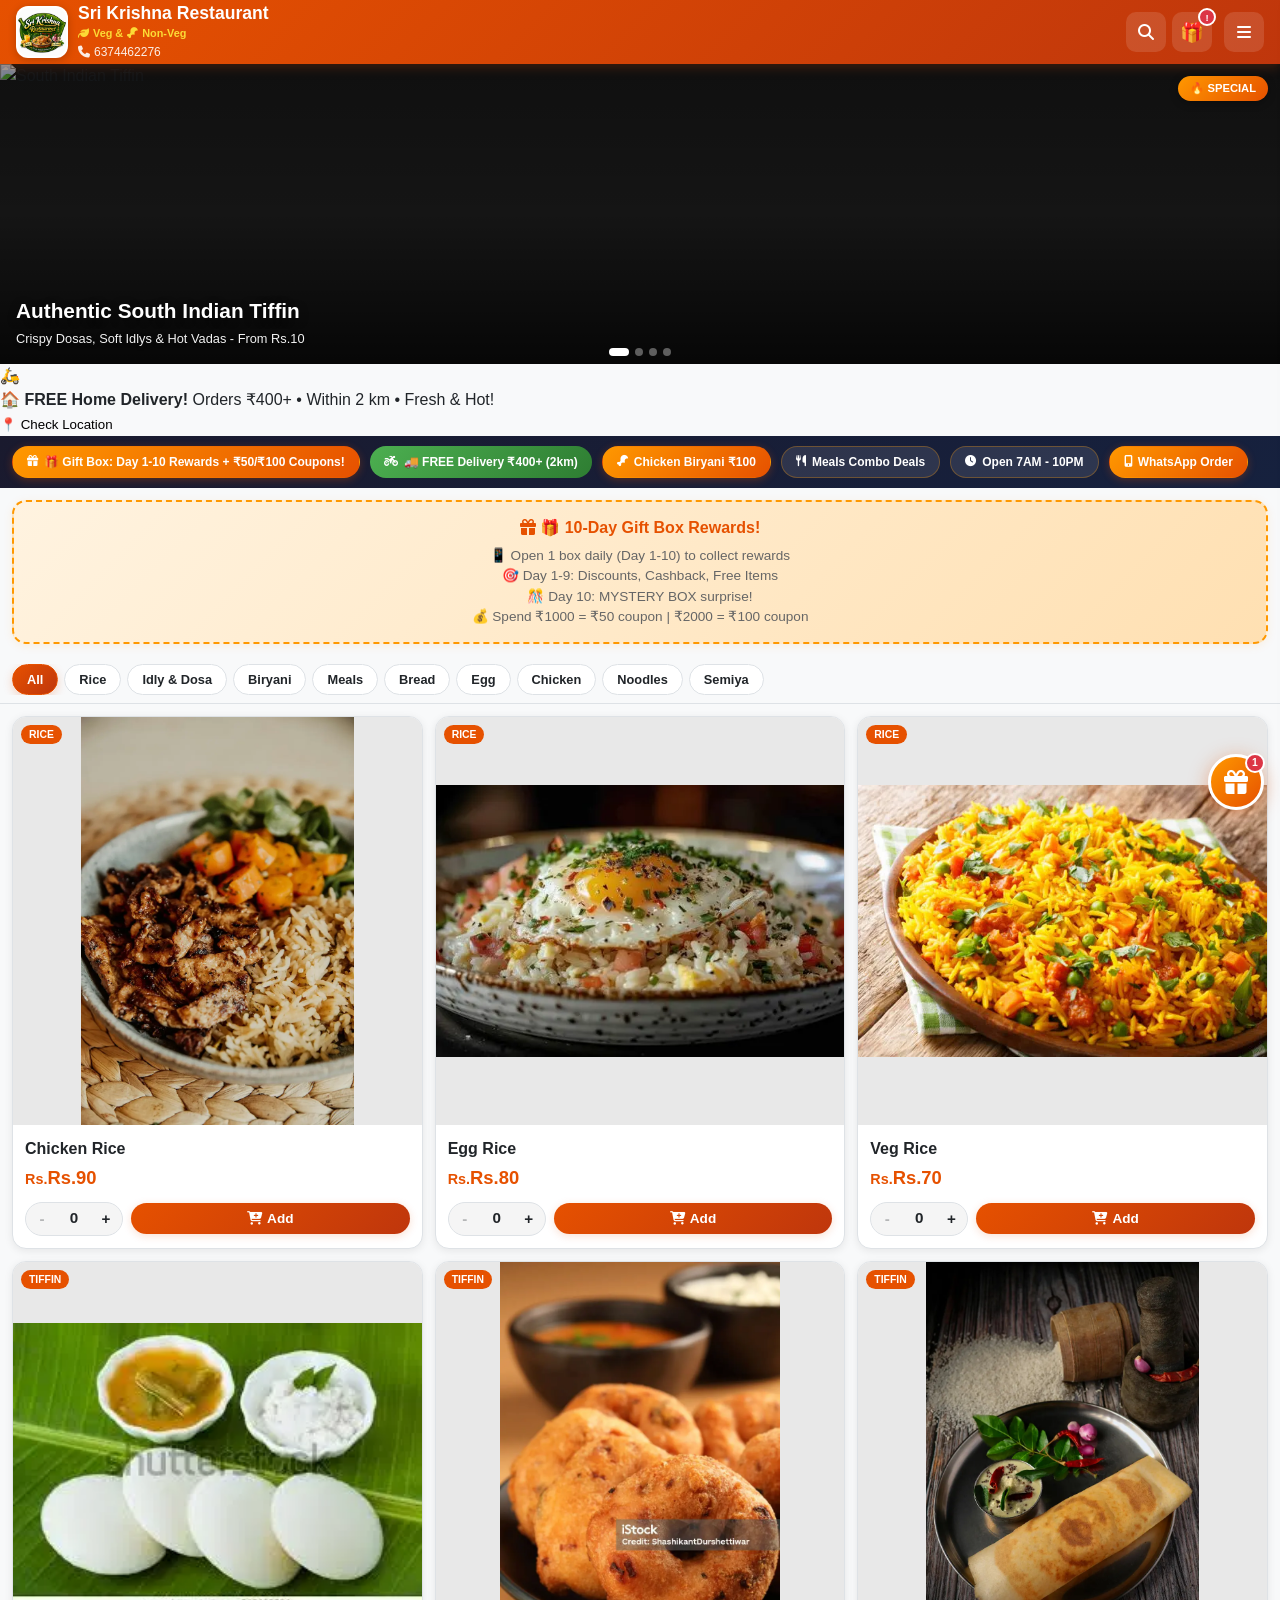
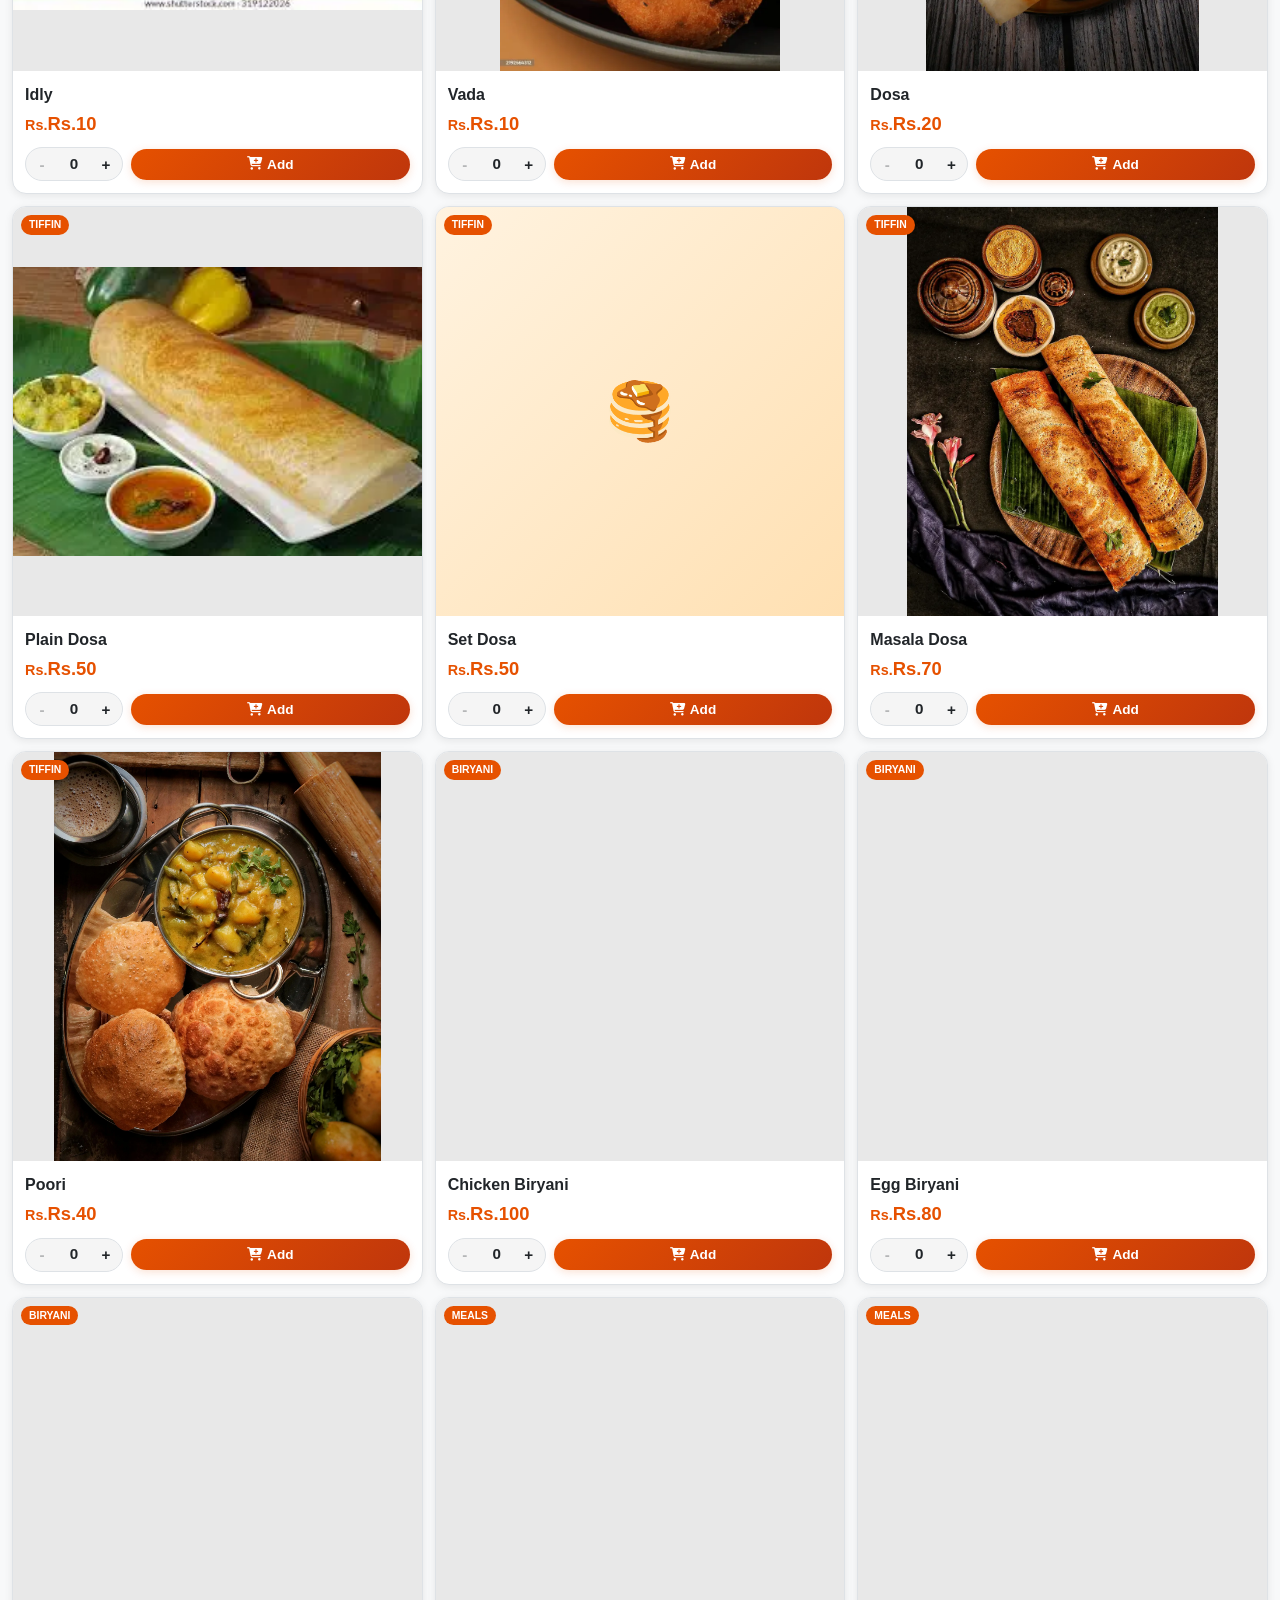
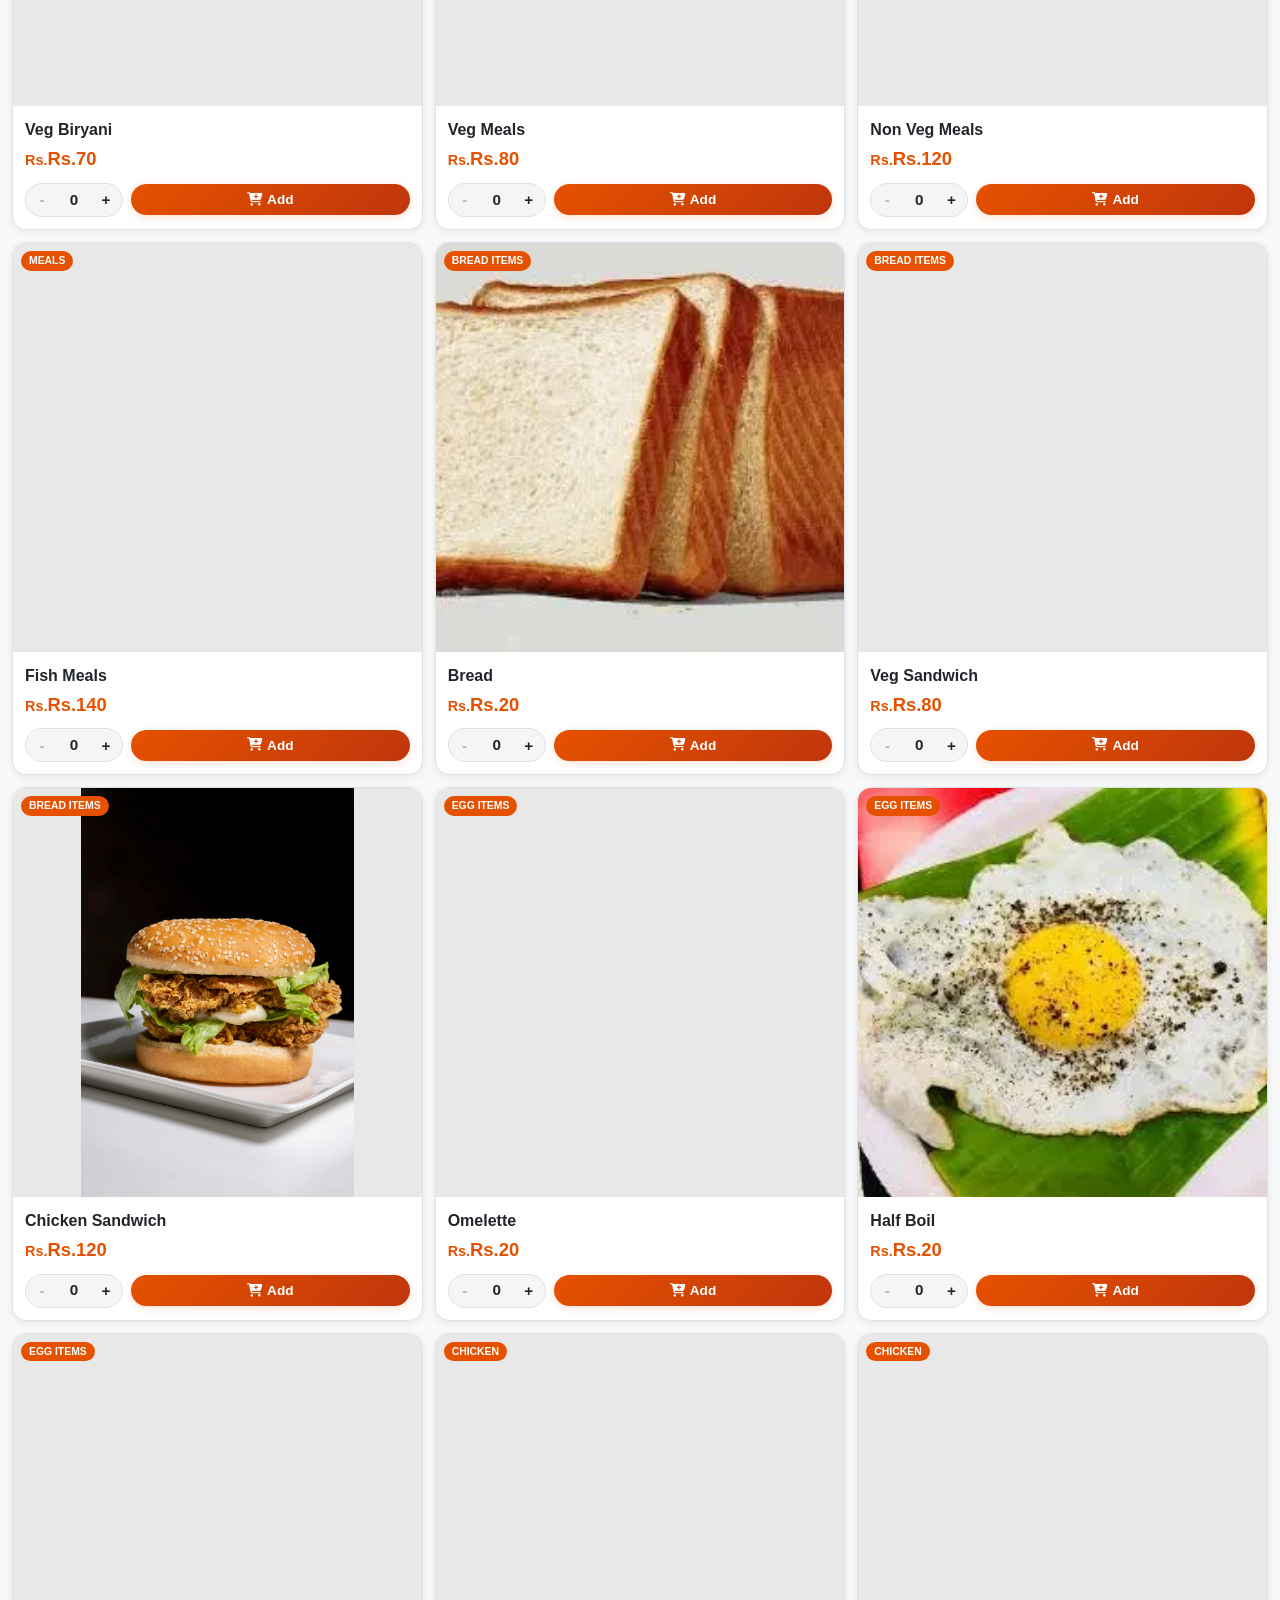
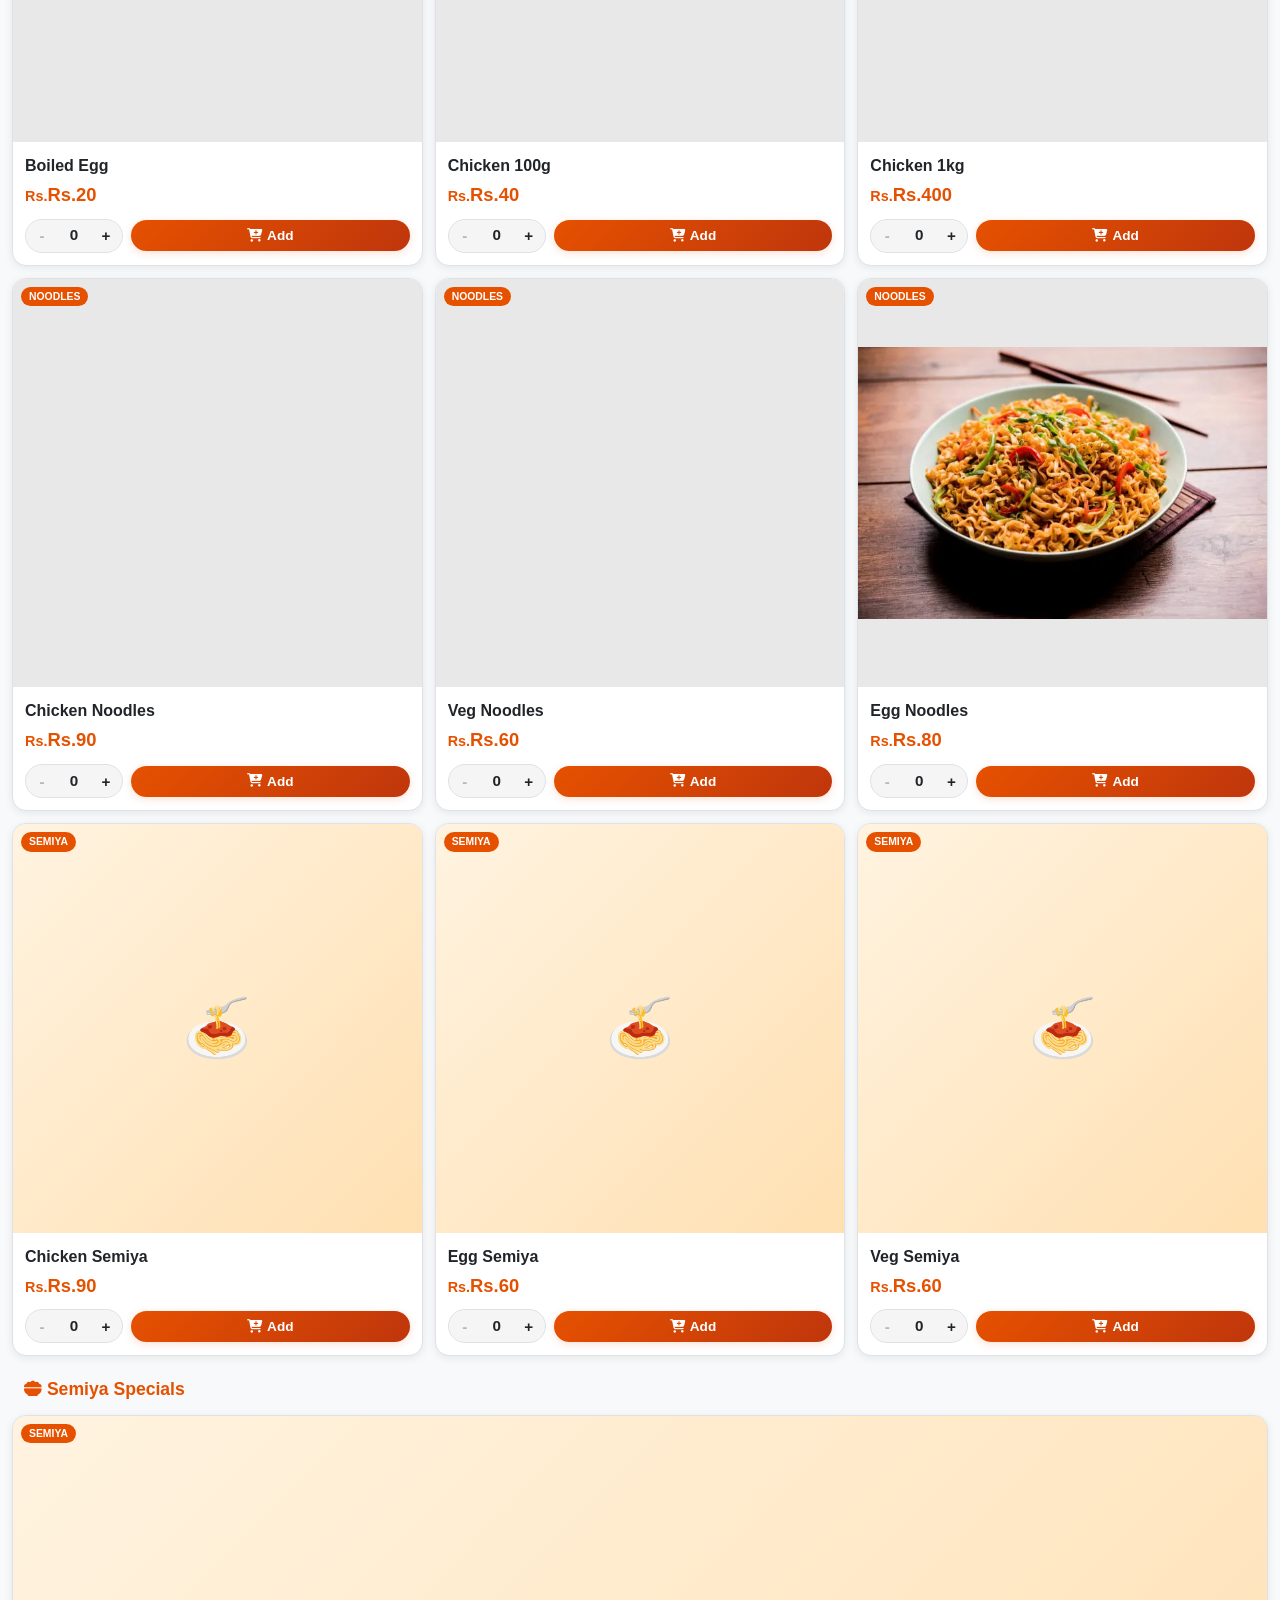
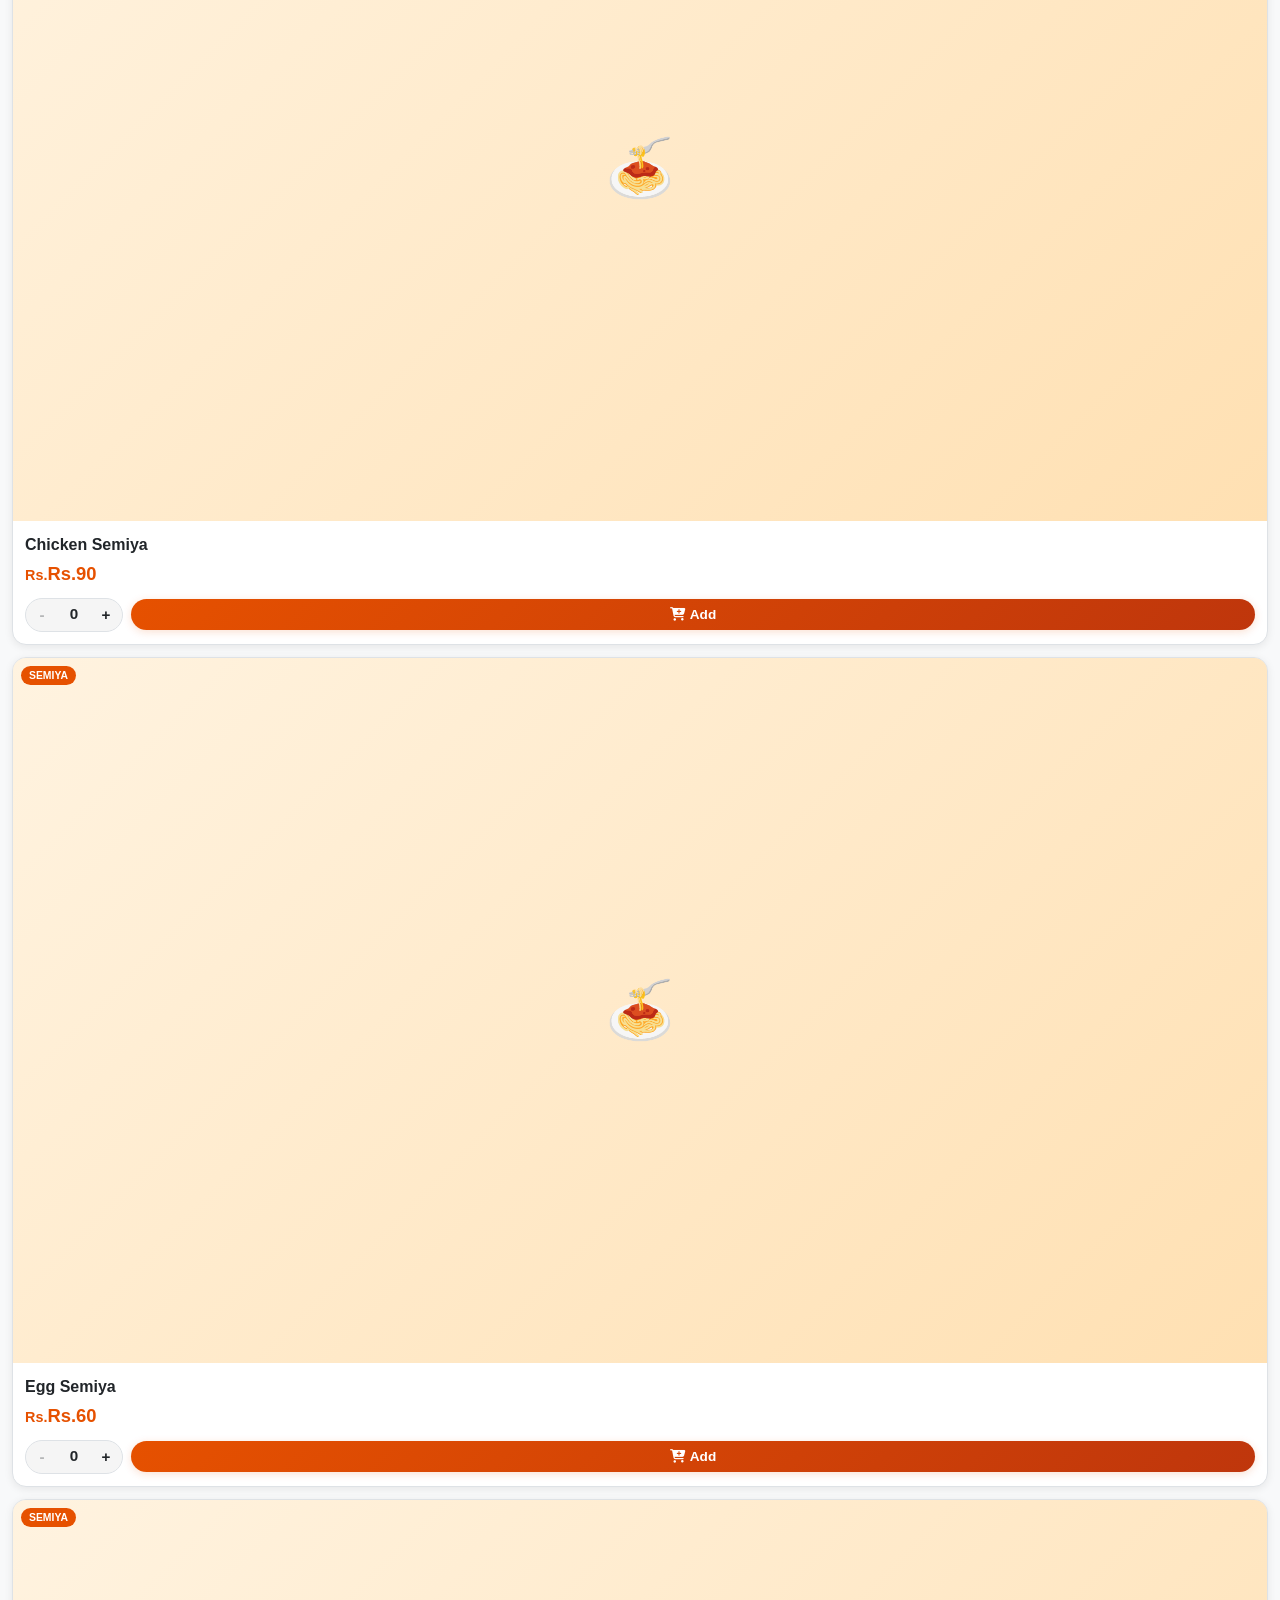
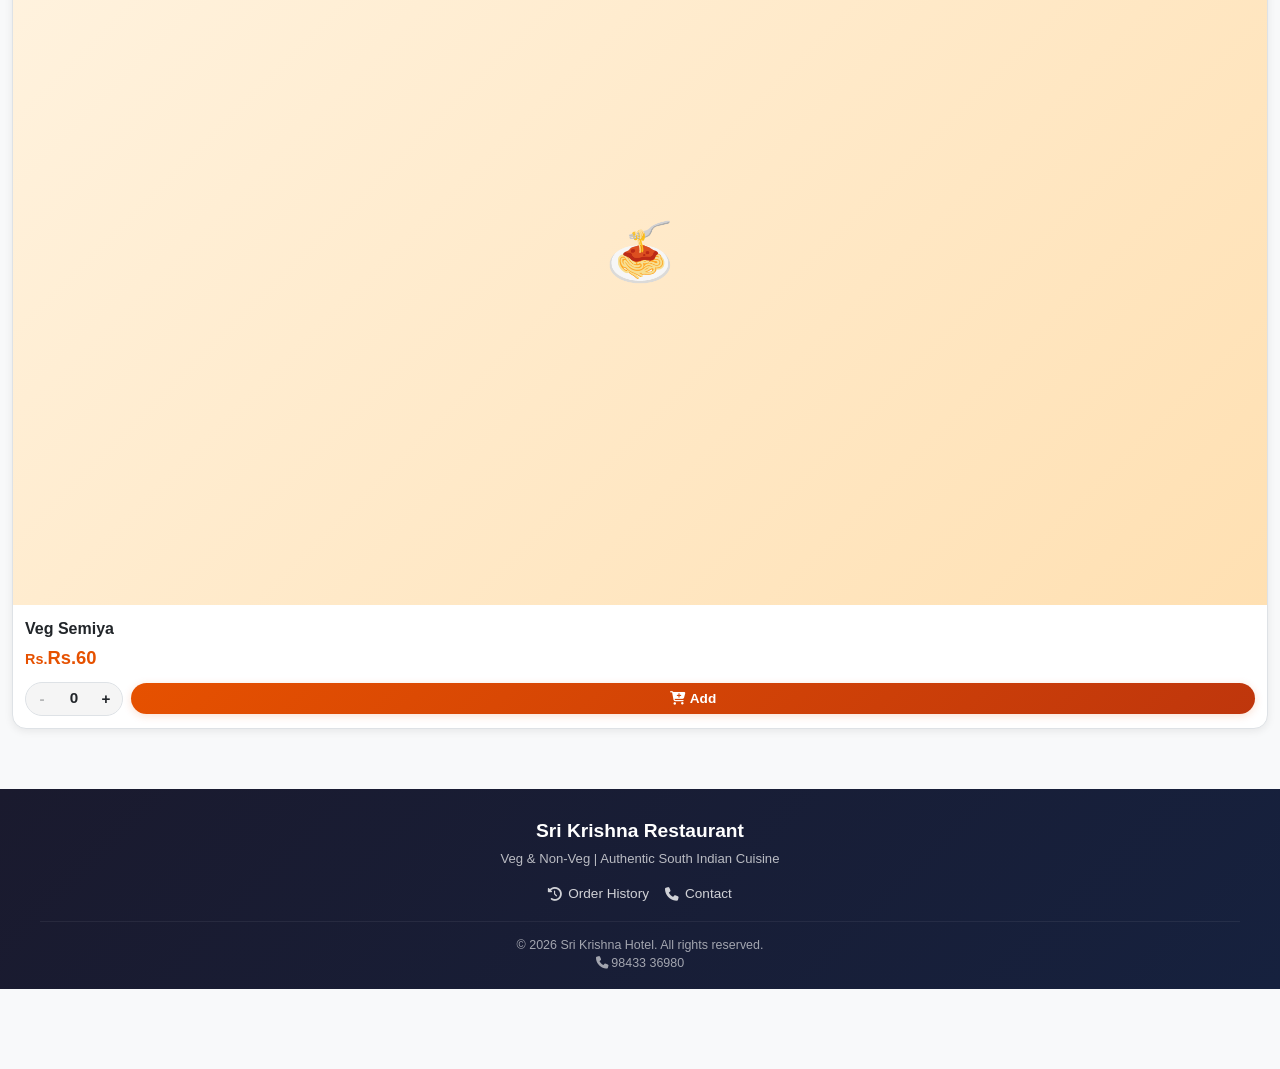
==== commit eb2839cd: "Update index.html" ====
--- a/index.html
+++ b/index.html
@@ -347,6 +347,7 @@
     <noscript><link rel="stylesheet" href="style.css"></noscript>
 
     <base target="_blank">
+<base target="_blank">
 </head>
 <body>
     <div id="toast" class="toast">
@@ -374,6 +375,10 @@
             </div>
             <div class="header-right">
                 <button class="search-toggle" id="search-toggle" aria-label="Search"><i class="fas fa-search"></i></button>
+                <button class="gift-header-btn" id="gift-header-btn" title="🎁 Daily Gift Box - Click to see offers!" style="width:40px;height:40px;border-radius:10px;background:rgba(255,255,255,0.12);color:#fff;font-size:1.2rem;display:flex;align-items:center;justify-content:center;margin-right:6px;cursor:pointer;border:none;position:relative">
+                    🎁
+                    <span id="gift-header-badge" style="position:absolute;top:-4px;right:-4px;width:18px;height:18px;background:#dc3545;color:#fff;border-radius:50%;font-size:0.6rem;font-weight:800;display:flex;align-items:center;justify-content:center;border:2px solid #fff">!</span>
+                </button>
                 <button class="menu-toggle" id="menu-toggle" aria-label="Menu"><i class="fas fa-bars"></i></button>
             </div>
         </div>
@@ -402,6 +407,7 @@
                 <a href="#" class="mobile-menu-item" data-category="Egg Items"><i class="fas fa-egg"></i> Egg</a>
                 <a href="#" class="mobile-menu-item" data-category="Chicken"><i class="fas fa-drumstick-bite"></i> Chicken</a>
                 <a href="#" class="mobile-menu-item" data-category="Noodles"><i class="fas fa-bowl-food"></i> Noodles</a>
+                <a href="#" class="mobile-menu-item" data-category="Semiya"><i class="fas fa-bowl-food"></i> Semiya</a>
                 <div class="mobile-menu-divider"></div>
                 <a href="#" class="mobile-menu-item" id="mobile-view-orders"><i class="fas fa-history"></i> Order History</a>
                 <a href="#" class="mobile-menu-item" id="mobile-contact"><i class="fas fa-phone"></i> Contact Us</a>
@@ -442,28 +448,70 @@
                         <p>Veg Rs.80 | Non-Veg Rs.120 | Fish Rs.140</p>
                     </div>
                 </div>
+                <!-- Slide 4: Free Delivery -->
+                <div class="hero-slide">
+                    <div class="hero-delivery-slide" style="position:absolute;inset:0;background:linear-gradient(135deg,#1a1a2e 0%,#16213e 100%);display:flex;align-items:center;justify-content:center">
+                        <div style="text-align:center;color:#fff;padding:20px">
+                            <div style="font-size:4rem;margin-bottom:10px">🛵</div>
+                            <h2 style="font-size:1.3rem;font-weight:700;margin-bottom:8px;text-shadow:0 2px 8px rgba(0,0,0,0.5)">FREE Home Delivery!</h2>
+                            <p style="font-size:0.9rem;opacity:0.9;margin-bottom:4px">Orders <strong style="color:#ffeb3b">₹400+</strong> • Within <strong style="color:#ffeb3b">2 km</strong></p>
+                            <p style="font-size:0.8rem;opacity:0.8">📍 Check your location eligibility</p>
+                            <button onclick="document.getElementById('fdb-check-btn').click()" style="margin-top:12px;padding:8px 20px;background:linear-gradient(135deg,#ff9800,#e65100);color:#fff;border:none;border-radius:50px;font-weight:600;font-size:0.85rem;cursor:pointer;box-shadow:0 4px 12px rgba(230,81,0,0.3)">Check Now</button>
+                        </div>
+                    </div>
+                    <div class="hero-overlay"></div>
+                    <span class="hero-badge" style="background:linear-gradient(135deg,#4caf50,#2e7d32)">🚚 FREE</span>
+                </div>
             </div>
             <div class="hero-dots">
                 <span class="hero-dot active" data-slide="0"></span>
                 <span class="hero-dot" data-slide="1"></span>
                 <span class="hero-dot" data-slide="2"></span>
+                <span class="hero-dot" data-slide="3"></span>
             </div>
         </section>
+
+        <!-- FREE HOME DELIVERY BANNER - BORDER STYLE -->
+        <div class="free-delivery-banner" id="free-delivery-banner">
+            <div class="fdb-left">
+                <span class="fdb-icon">🛵</span>
+                <div class="fdb-text">
+                    <strong>🏠 FREE Home Delivery!</strong>
+                    <span>Orders ₹400+ • Within 2 km • Fresh &amp; Hot!</span>
+                </div>
+            </div>
+            <button class="fdb-check-btn" id="fdb-check-btn" title="Check if you are within 2 km">
+                📍 Check Location
+            </button>
+        </div>
 
         <!-- OFFERS STRIP -->
         <div class="offers-strip" id="offers-strip">
             <div class="offers-track">
-                <div class="offer-pill hot"><i class="fas fa-fire"></i> 🎁 10-Day Gift Box Reward</div>
-                <div class="offer-pill"><i class="fas fa-percentage"></i> Free Delivery Above Rs.200</div>
-                <div class="offer-pill hot"><i class="fas fa-drumstick-bite"></i> Chicken Biryani Rs.90 Only</div>
-                <div class="offer-pill"><i class="fas fa-utensils"></i> Meals Combo Deals Available</div>
-                <div class="offer-pill"><i class="fas fa-clock"></i> Open 7AM - 10PM Daily</div>
-                <div class="offer-pill hot"><i class="fas fa-mobile-alt"></i> Order via WhatsApp</div>
-            </div>
-        </div>
-
-        <!-- GIFT BOX SECTION (Hidden by default, shown via floating button) -->
-        <div class="gift-box-wrapper" id="gift-box-wrapper">
+                <div class="offer-pill hot" id="offer-gift-box" style="cursor:pointer" title="Click to see gift box offers!">
+                    <i class="fas fa-gift"></i> 🎁 Gift Box: Day 1-10 Rewards + ₹50/₹100 Coupons!
+                </div>
+                <div class="offer-pill" style="background:linear-gradient(135deg,#4caf50,#2e7d32);border:none;color:#fff">
+                    <i class="fas fa-motorcycle"></i> 🚚 FREE Delivery ₹400+ (2km)
+                </div>
+                <div class="offer-pill hot"><i class="fas fa-drumstick-bite"></i> Chicken Biryani ₹100</div>
+                <div class="offer-pill"><i class="fas fa-utensils"></i> Meals Combo Deals</div>
+                <div class="offer-pill"><i class="fas fa-clock"></i> Open 7AM - 10PM</div>
+                <div class="offer-pill hot"><i class="fas fa-mobile-alt"></i> WhatsApp Order</div>
+            </div>
+        </div>
+
+        <!-- GIFT BOX SECTION -->
+        <div class="gift-box-wrapper show" id="gift-box-wrapper">
+            <div class="gift-offers-info" style="background:linear-gradient(135deg,#fff3e0,#ffe0b2);border:2px dashed #ff9800;border-radius:14px;padding:14px;margin:12px;text-align:center;box-shadow:0 2px 10px rgba(255,152,0,0.1)">
+                <div style="font-size:1rem;color:#e65100;font-weight:700;margin-bottom:6px"><i class="fas fa-gift"></i> 🎁 10-Day Gift Box Rewards!</div>
+                <div style="font-size:0.85rem;color:#666;line-height:1.5">
+                    📱 Open 1 box daily (Day 1-10) to collect rewards<br>
+                    🎯 Day 1-9: Discounts, Cashback, Free Items<br>
+                    🎊 Day 10: MYSTERY BOX surprise!<br>
+                    💰 Spend ₹1000 = ₹50 coupon | ₹2000 = ₹100 coupon
+                </div>
+            </div>
             <section class="gift-box-container" id="gift-box-container"></section>
         </div>
 
@@ -478,6 +526,7 @@
                 <button class="category-btn" data-category="Egg Items">Egg</button>
                 <button class="category-btn" data-category="Chicken">Chicken</button>
                 <button class="category-btn" data-category="Noodles">Noodles</button>
+                <button class="category-btn" data-category="Semiya">Semiya</button>
             </div>
         </section>
 
@@ -490,6 +539,94 @@
                 <div class="skeleton-card"><div class="skeleton-img"></div><div class="skeleton-body"><div class="skeleton-title"></div><div class="skeleton-price"></div><div class="skeleton-btn"></div></div></div>
                 <div class="skeleton-card"><div class="skeleton-img"></div><div class="skeleton-body"><div class="skeleton-title"></div><div class="skeleton-price"></div><div class="skeleton-btn"></div></div></div>
             </div>
+
+            <!-- SEMIYA ITEMS (Static fallback) -->
+            <div style="margin-top:20px">
+                <h3 style="font-size:1.1rem;font-weight:700;color:var(--primary);margin-bottom:12px;padding:0 12px">
+                    <i class="fas fa-bowl-food"></i> Semiya Specials
+                </h3>
+                <div style="display:grid;grid-template-columns:1fr;gap:12px" class="semiya-grid">
+
+                    <!-- Chicken Semiya -->
+                    <div class="product-card" data-id="28" data-category="Semiya">
+                        <div class="product-image" style="position:relative;width:100%;aspect-ratio:16/9;overflow:hidden;background:#e8e8e8">
+                            <img src="chicken-semiya.webp" alt="Chicken Semiya" loading="lazy" width="400" height="225" decoding="async" 
+                                 onerror="this.onerror=null;this.style.display='none';this.parentElement.querySelector('.img-emoji-fallback').style.display='flex'" 
+                                 onload="this.classList.add('loaded')" 
+                                 style="position:absolute;inset:0;width:100%;height:100%;object-fit:cover;opacity:0;transition:opacity 0.2s">
+                            <div class="img-emoji-fallback" style="display:none;position:absolute;inset:0;align-items:center;justify-content:center;font-size:3.5rem;background:linear-gradient(135deg,#fff3e0,#ffe0b2)">🍝</div>
+                            <span class="product-badge">Semiya</span>
+                        </div>
+                        <div class="product-info">
+                            <h3 class="product-name">Chicken Semiya</h3>
+                            <p class="product-price">Rs.90</p>
+                            <div class="product-actions">
+                                <div class="quantity-control">
+                                    <button class="qty-btn minus" data-id="28" disabled>-</button>
+                                    <span class="qty-value">0</span>
+                                    <button class="qty-btn plus" data-id="28">+</button>
+                                </div>
+                                <button class="btn-add-cart" data-id="28">
+                                    <i class="fas fa-cart-plus"></i><span>Add</span>
+                                </button>
+                            </div>
+                        </div>
+                    </div>
+
+                    <!-- Egg Semiya -->
+                    <div class="product-card" data-id="29" data-category="Semiya">
+                        <div class="product-image" style="position:relative;width:100%;aspect-ratio:16/9;overflow:hidden;background:#e8e8e8">
+                            <img src="egg-semiya.webp" alt="Egg Semiya" loading="lazy" width="400" height="225" decoding="async" 
+                                 onerror="this.onerror=null;this.style.display='none';this.parentElement.querySelector('.img-emoji-fallback').style.display='flex'" 
+                                 onload="this.classList.add('loaded')" 
+                                 style="position:absolute;inset:0;width:100%;height:100%;object-fit:cover;opacity:0;transition:opacity 0.2s">
+                            <div class="img-emoji-fallback" style="display:none;position:absolute;inset:0;align-items:center;justify-content:center;font-size:3.5rem;background:linear-gradient(135deg,#fff3e0,#ffe0b2)">🍝</div>
+                            <span class="product-badge">Semiya</span>
+                        </div>
+                        <div class="product-info">
+                            <h3 class="product-name">Egg Semiya</h3>
+                            <p class="product-price">Rs.60</p>
+                            <div class="product-actions">
+                                <div class="quantity-control">
+                                    <button class="qty-btn minus" data-id="29" disabled>-</button>
+                                    <span class="qty-value">0</span>
+                                    <button class="qty-btn plus" data-id="29">+</button>
+                                </div>
+                                <button class="btn-add-cart" data-id="29">
+                                    <i class="fas fa-cart-plus"></i><span>Add</span>
+                                </button>
+                            </div>
+                        </div>
+                    </div>
+
+                    <!-- Veg Semiya -->
+                    <div class="product-card" data-id="30" data-category="Semiya">
+                        <div class="product-image" style="position:relative;width:100%;aspect-ratio:16/9;overflow:hidden;background:#e8e8e8">
+                            <img src="veg-semiya.webp" alt="Veg Semiya" loading="lazy" width="400" height="225" decoding="async" 
+                                 onerror="this.onerror=null;this.style.display='none';this.parentElement.querySelector('.img-emoji-fallback').style.display='flex'" 
+                                 onload="this.classList.add('loaded')" 
+                                 style="position:absolute;inset:0;width:100%;height:100%;object-fit:cover;opacity:0;transition:opacity 0.2s">
+                            <div class="img-emoji-fallback" style="display:none;position:absolute;inset:0;align-items:center;justify-content:center;font-size:3.5rem;background:linear-gradient(135deg,#fff3e0,#ffe0b2)">🍝</div>
+                            <span class="product-badge">Semiya</span>
+                        </div>
+                        <div class="product-info">
+                            <h3 class="product-name">Veg Semiya</h3>
+                            <p class="product-price">Rs.60</p>
+                            <div class="product-actions">
+                                <div class="quantity-control">
+                                    <button class="qty-btn minus" data-id="30" disabled>-</button>
+                                    <span class="qty-value">0</span>
+                                    <button class="qty-btn plus" data-id="30">+</button>
+                                </div>
+                                <button class="btn-add-cart" data-id="30">
+                                    <i class="fas fa-cart-plus"></i><span>Add</span>
+                                </button>
+                            </div>
+                        </div>
+                    </div>
+
+                </div>
+            </div>
         </section>
 
         <div class="sticky-cart" id="sticky-cart">
@@ -548,46 +685,55 @@
                         <label><i class="fas fa-sticky-note"></i> Notes (Optional)</label>
                         <textarea id="order-notes" rows="2" placeholder="Any special instructions..."></textarea>
                     </div>
+                    <!-- QR SCAN PAYMENT -->
+                    <div id="online-payment-section" style="display:none">
+                        <div class="form-group">
+                            <label><i class="fas fa-qrcode"></i> Scan & Pay (QR Code)</label>
+                            <div class="qr-container" style="margin-bottom:12px">
+                            <div class="qr-header">
+                                <span class="qr-title">📱 Scan to Pay</span>
+                                <span class="qr-subtitle">GPay | PhonePe | Paytm | Any UPI App</span>
+                            </div>
+                            <div class="qr-image-wrap">
+                                <img src="qr.jpeg" alt="QR Code" class="qr-image" width="200" height="200" loading="lazy">
+                                <div class="qr-amount-badge">Rs.<span id="qr-display-amount">0</span></div>
+                            </div>
+                            <div class="qr-upi-id">
+                                <span>UPI ID: <strong>9843336980@ibl</strong></span>
+                                <button type="button" id="btn-copy-upi"><i class="fas fa-copy"></i></button>
+                            </div>
+                            <p class="qr-note">📸 Screenshot this QR → Open your UPI app → Scan from Gallery</p>
+                        </div>
+                    </div>
+
+                    </div>
+
+                    <div id="cash-payment-section">
+                        <div id="qr-payment-section" style="display:none">
+                            <!-- QR section placeholder for JS compatibility -->
+                        </div>
+
+                    <!-- CASH PAYMENT -->
                     <div class="form-group">
-                        <label><i class="fas fa-credit-card"></i> Payment Method *</label>
+                        <label><i class="fas fa-money-bill-wave"></i> Cash Payment</label>
                         <div class="payment-options">
-                            <label class="payment-option">
-                                <input type="radio" name="payment-method" value="cash" checked>
-                                <span class="payment-radio"></span>
-                                <i class="fas fa-money-bill-wave"></i>
-                                <span>Cash</span>
+                            <label class="payment-option" style="cursor:default">
+                                <input type="radio" name="payment-method" value="cash" checked style="position:absolute;opacity:0">
+                                <span class="payment-radio" style="border-color:var(--primary);background:var(--primary)"><span style="width:8px;height:8px;background:#fff;border-radius:50%;display:block"></span></span>
+                                <i class="fas fa-hand-holding-usd" style="color:var(--primary)"></i>
+                                <span style="font-weight:600">💵 Cash on Delivery / Pickup</span>
                             </label>
-                            <label class="payment-option">
-                                <input type="radio" name="payment-method" value="online">
-                                <span class="payment-radio"></span>
-                                <i class="fas fa-mobile-alt"></i>
-                                <span>Online</span>
-                            </label>
-                        </div>
-                    </div>
-
-                    <div id="online-payment-section" style="display:none">
-                        <div class="upi-app-grid" id="upi-app-grid"></div>
-                        <div id="qr-payment-section" style="display:none">
-                            <div class="qr-container">
-                                <div class="qr-header"><span class="qr-title">Scan & Pay</span><span class="qr-subtitle">Any UPI App - GPay - PhonePe - Paytm</span></div>
-                                <div class="qr-image-wrap">
-                                    <img src="qr.jpeg" alt="QR Code" class="qr-image" width="200" height="200" loading="lazy">
-                                    <div class="qr-amount-badge">Rs.<span id="qr-display-amount">0</span></div>
-                                </div>
-                                <div class="qr-upi-id"><span>UPI ID: <strong>9843336980@ibl</strong></span><button type="button" id="btn-copy-upi"><i class="fas fa-copy"></i></button></div>
-                                <p class="qr-note">Screenshot QR - Open any UPI app - Scan from Gallery</p>
-                            </div>
-                        </div>
-                        <div class="payment-status" id="payment-status"><span class="status-pending">Select a UPI App to enable payment</span></div>
-                    </div>
-
-                    <div id="cash-payment-section">
-                        <div class="payment-status"><span class="status-cash">Cash on Delivery</span></div>
-                    </div>
-
-                    <button type="submit" class="btn-submit-order" id="btn-submit-order"><i class="fas fa-paper-plane"></i> Submit Order</button>
-                </form>
+                        </div>
+                        <div style="margin-top:10px;padding:10px;background:#e8f5e9;border-radius:10px;border:1.5px solid #4caf50;text-align:center">
+                            <span style="color:#2e7d32;font-weight:600;font-size:0.9rem">✅ Pay cash when food is delivered or when you pickup</span>
+                        </div>
+                    </div>
+
+                    <button type="submit" class="btn-submit-order" id="btn-submit-order"><i class="fas fa-paper-plane"></i> Place Order Now</button>
+                                    <div class="payment-status" id="payment-status" style="display:none">
+                        <span class="status-cash">Cash on Delivery</span>
+                    </div>
+</form>
             </div>
         </div>
 
--- a/style.css
+++ b/style.css
@@ -1,115 +1,1424 @@
-/* ===== NON-CRITICAL CSS - Loaded Async ===== */
-
-/* ===== Modal Styles ===== */
-.modal-overlay{position:fixed;inset:0;background:rgba(0,0,0,0.55);z-index:2000;opacity:0;visibility:hidden;transition:opacity 0.25s,visibility 0.25s;backdrop-filter:blur(3px);-webkit-backdrop-filter:blur(3px)}
-.modal-overlay.open{opacity:1;visibility:visible}
-.modal{position:fixed;top:50%;left:50%;transform:translate(-50%,-50%) scale(0.95);width:90%;max-width:500px;max-height:90vh;background:#fff;border-radius:var(--radius);z-index:2001;display:flex;flex-direction:column;opacity:0;visibility:hidden;transition:opacity 0.25s,transform 0.25s,visibility 0.25s;box-shadow:var(--shadow-lg);overflow:hidden}
-.modal.open{opacity:1;visibility:visible;transform:translate(-50%,-50%) scale(1)}
-.modal-header{display:flex;align-items:center;justify-content:space-between;padding:18px 20px;border-bottom:1px solid var(--border);background:linear-gradient(135deg,var(--primary) 0%,var(--primary-dark) 100%);color:#fff;flex-shrink:0}
-.modal-header h3{display:flex;align-items:center;gap:10px;font-size:1.15rem}
-.modal-close{color:#fff;font-size:1.1rem;width:34px;height:34px;display:flex;align-items:center;justify-content:center;border-radius:50%;background:rgba(255,255,255,0.15);transition:background 0.15s}
-.modal-close:active{background:rgba(255,255,255,0.3)}
-.modal-body{padding:20px;overflow-y:auto;flex:1;-webkit-overflow-scrolling:touch}
-.text-center{text-align:center}
-
-/* ===== Form Styles ===== */
-.form-group{margin-bottom:16px}
-.form-group label{display:flex;align-items:center;gap:8px;font-weight:600;font-size:0.93rem;margin-bottom:7px;color:var(--text)}
-.form-group label i{color:var(--primary);width:18px}
-.form-group input,.form-group textarea{width:100%;padding:11px 14px;border:2px solid var(--border);border-radius:var(--radius-sm);font-size:1rem;font-family:inherit;transition:border-color 0.15s,box-shadow 0.15s;background:#fafafa}
-.form-group input:focus,.form-group textarea:focus{outline:none;border-color:var(--primary);background:#fff;box-shadow:0 0 0 3px rgba(230,81,0,0.1)}
-.form-group input::placeholder,.form-group textarea::placeholder{color:#adb5bd}
-
-/* ===== Payment Options ===== */
-.payment-options{display:flex;gap:10px}
-.payment-option{flex:1;display:flex;align-items:center;gap:10px;padding:12px;border:2px solid var(--border);border-radius:var(--radius-sm);cursor:pointer;transition:border-color 0.15s;background:#fafafa}
-.payment-option input{display:none}
-.payment-radio{width:20px;height:20px;border:2px solid var(--border);border-radius:50%;display:flex;align-items:center;justify-content:center;flex-shrink:0;transition:border-color 0.15s}
-.payment-radio::after{content:"";width:10px;height:10px;background:var(--primary);border-radius:50%;transform:scale(0);transition:transform 0.15s}
-.payment-option input:checked + .payment-radio{border-color:var(--primary)}
-.payment-option input:checked + .payment-radio::after{transform:scale(1)}
-.payment-option:has(input:checked){border-color:var(--primary);background:#fff3e0}
-.payment-option i{font-size:1.2rem;color:var(--primary)}
-
-/* ===== UPI App Grid ===== */
-.upi-app-grid{display:grid;grid-template-columns:repeat(3,1fr);gap:8px;margin-bottom:14px}
-.upi-app-btn{display:flex;flex-direction:column;align-items:center;gap:5px;padding:10px 6px;border:2px solid var(--border);border-radius:12px;background:#fff;cursor:pointer;transition:border-color 0.15s,transform 0.15s,box-shadow 0.15s;position:relative;-webkit-tap-highlight-color:transparent}
-.upi-app-btn:active{border-color:var(--primary-light);transform:scale(0.97);box-shadow:0 4px 10px rgba(0,0,0,0.07)}
-.upi-app-btn.selected{border-color:var(--primary);background:#fff3e0}
-.upi-app-btn.selected::after{content:"✓";position:absolute;top:-6px;right:-6px;width:18px;height:18px;background:var(--secondary);color:#fff;border-radius:50%;font-size:0.65rem;display:flex;align-items:center;justify-content:center;font-weight:700}
-.upi-app-icon{width:38px;height:38px;border-radius:10px;display:flex;align-items:center;justify-content:center;overflow:hidden;background:#f5f5f5}
-.upi-app-icon img{width:100%;height:100%;object-fit:contain;padding:4px}
-.upi-app-icon .fallback-icon{width:100%;height:100%;display:flex;align-items:center;justify-content:center;font-weight:700;font-size:1rem;color:#fff;border-radius:10px}
-.upi-app-name{font-size:0.68rem;font-weight:600;color:var(--text);text-align:center}
-
-/* ===== QR Code ===== */
-.qr-container{border:2px solid #e0d0f0;border-radius:14px;padding:14px;background:linear-gradient(145deg,#faf5ff 0%,#f0e8ff 100%);text-align:center}
-.qr-header{margin-bottom:10px}
-.qr-title{font-size:1rem;font-weight:800;color:#5f259f;display:block}
-.qr-subtitle{font-size:0.7rem;color:var(--text-light);font-weight:500;display:block;margin-top:2px}
-.qr-image-wrap{position:relative;display:inline-block;margin:0 auto 12px}
-.qr-image{width:100%;max-width:210px;height:auto;border-radius:10px;border:3px solid #fff;box-shadow:0 4px 18px rgba(95,37,159,0.18);display:block;margin:0 auto}
-.qr-amount-badge{position:absolute;bottom:-10px;left:50%;transform:translateX(-50%);background:linear-gradient(135deg,var(--primary) 0%,var(--primary-dark) 100%);color:#fff;font-weight:800;font-size:1rem;padding:3px 14px;border-radius:50px;white-space:nowrap;box-shadow:0 3px 10px rgba(230,81,0,0.28)}
-.qr-upi-id{display:flex;align-items:center;justify-content:center;gap:8px;margin-top:18px;margin-bottom:8px;background:#fff;border:1px solid #e0d0f0;border-radius:50px;padding:7px 14px;font-size:0.85rem;color:var(--text)}
-.qr-upi-id strong{color:#5f259f}
-#btn-copy-upi{background:#f3ebff;border:1px solid #d0b0f0;border-radius:50%;width:26px;height:26px;display:flex;align-items:center;justify-content:center;color:#5f259f;font-size:0.78rem;transition:background 0.15s,color 0.15s;cursor:pointer}
-#btn-copy-upi:active{background:#5f259f;color:#fff}
-.qr-note{font-size:0.78rem;color:var(--text-light);background:#fff;border-radius:8px;padding:7px 10px;border:1px dashed #c9b0e0}
-
-/* ===== Payment Status ===== */
-.payment-status{padding:10px;border-radius:10px;text-align:center;font-weight:600;font-size:0.88rem}
-.status-pending{color:#e65100;background:#fff3e0;display:block;padding:9px;border-radius:8px}
-.status-paid{color:#2e7d32;background:#e8f5e9;display:block;padding:9px;border-radius:8px}
-.status-cash{color:#1565c0;background:#e3f2fd;display:block;padding:9px;border-radius:8px}
-
-/* ===== Buttons ===== */
-.btn-submit-order,.btn-download-bill{width:100%;padding:15px;background:linear-gradient(135deg,var(--primary) 0%,var(--primary-dark) 100%);color:#fff;border-radius:50px;font-weight:700;font-size:1rem;display:flex;align-items:center;justify-content:center;gap:10px;margin-top:10px;box-shadow:0 5px 18px rgba(230,81,0,0.28);transition:transform 0.15s,box-shadow 0.15s;-webkit-tap-highlight-color:transparent}
-.btn-download-bill{background:linear-gradient(135deg,var(--secondary) 0%,#1b5e20 100%);box-shadow:0 5px 18px rgba(46,125,50,0.28)}
-.btn-submit-order:active,.btn-download-bill:active{transform:scale(0.98)}
-.btn-submit-order:disabled{opacity:0.45;cursor:not-allowed;transform:none;box-shadow:none}
-.btn-new-order{margin-top:20px;padding:13px 30px;background:linear-gradient(135deg,var(--primary) 0%,var(--primary-dark) 100%);color:#fff;border-radius:50px;font-weight:700;font-size:1rem;display:inline-flex;align-items:center;gap:8px;box-shadow:0 4px 14px rgba(230,81,0,0.28);-webkit-tap-highlight-color:transparent}
-.btn-new-order:active{transform:scale(0.97)}
-
-/* ===== Success Modal ===== */
-.success-icon{width:76px;height:76px;background:linear-gradient(135deg,var(--secondary) 0%,#1b5e20 100%);border-radius:50%;display:flex;align-items:center;justify-content:center;margin:0 auto 18px}
-.success-icon i{font-size:2.4rem;color:#fff}
-.success-modal h3{font-size:1.4rem;margin-bottom:8px;color:var(--text)}
-.success-modal p{color:var(--text-light);margin-bottom:5px}
-.success-note{font-size:0.88rem;color:var(--secondary);font-weight:600}
-
-/* ===== Order History ===== */
-.empty-history{text-align:center;padding:40px 20px;color:var(--text-light)}
-.empty-history i{font-size:3rem;margin-bottom:12px;opacity:0.3;display:block}
-.history-item{padding:14px;background:#f8f9fa;border-radius:var(--radius-sm);margin-bottom:10px;border:1px solid var(--border)}
-.history-item-header{display:flex;justify-content:space-between;align-items:center;margin-bottom:6px;flex-wrap:wrap;gap:4px}
-.history-item-header h4{font-size:0.93rem;color:var(--text)}
-.history-item-date{font-size:0.78rem;color:var(--text-light)}
-.history-item-details{font-size:0.83rem;color:var(--text-light);line-height:1.5}
-.history-item-total{font-weight:700;color:var(--primary);margin-top:5px;font-size:0.97rem}
-
-/* ===== Contact ===== */
-.contact-info{display:flex;flex-direction:column;gap:10px}
-.contact-item{display:flex;align-items:center;gap:14px;padding:14px;background:#f8f9fa;border-radius:var(--radius-sm);border:1px solid var(--border);transition:border-color 0.15s,background 0.15s}
-.contact-item:active{border-color:var(--primary-light);background:#fff3e0}
-.contact-item i{width:42px;height:42px;background:linear-gradient(135deg,var(--primary) 0%,var(--primary-dark) 100%);color:#fff;border-radius:10px;display:flex;align-items:center;justify-content:center;font-size:1.15rem;flex-shrink:0}
-.contact-item h4{font-size:0.97rem;margin-bottom:1px;color:var(--text)}
-.contact-item p{font-size:0.87rem;color:var(--text-light)}
-
-/* ===== Scrollbar ===== */
-::-webkit-scrollbar{width:5px}
-::-webkit-scrollbar-track{background:#f1f1f1}
-::-webkit-scrollbar-thumb{background:#ccc;border-radius:3px}
-
-/* ===== Touch optimizations ===== */
-@media(hover:none){
-    .product-card:hover{transform:none}
-    .btn-add-cart:hover{transform:none}
-    .category-btn:hover{transform:none}
-    .upi-app-btn:hover{transform:none}
-}
-
-@media(max-width:480px){
-    .modal{width:96%;max-height:88vh}
-    .payment-options{flex-direction:column}
-    .qr-image{max-width:170px}
-}
+// Sri Krishna Hotel - Gift Box + Coupon System (Isolated Module)
+// ================================================================
+// NOTE: Only the GIFT & COUPON section is modified below.
+// All other code (cart, menu, payment, order) remains UNCHANGED.
+
+'use strict';
+
+const MENU_ITEMS = Object.freeze([
+    { id: 1,  name: "Chicken Rice",      price: 90,  category: "Rice",        image: "chickenrice.webp", emoji: "🍛" },
+    { id: 2,  name: "Egg Rice",          price: 80,  category: "Rice",        image: "eggrice.webp", emoji: "🍳" },
+    { id: 3,  name: "Veg Rice",          price: 70,  category: "Rice",        image: "vegrice.webp", emoji: "🍚" },
+    { id: 4,  name: "Idly",              price: 10,  category: "Tiffin",      image: "idly .webp", emoji: "🥮" },
+    { id: 5,  name: "Vada",              price: 10,  category: "Tiffin",      image: "vada.webp", emoji: "🍩" },
+    { id: 6,  name: "Dosa",              price: 20,  category: "Tiffin",      image: "dosa.webp", emoji: "🥞" },
+    { id: 7,  name: "Plain Dosa",        price: 50,  category: "Tiffin",      image: "plain dosa .webp", emoji: "🥞" },
+    { id: 8,  name: "Set Dosa",          price: 50,  category: "Tiffin",      image: "set dosa.webp", emoji: "🥞" },
+    { id: 9,  name: "Masala Dosa",       price: 70,  category: "Tiffin",      image: "masal dosa.webp", emoji: "🥞" },
+    { id: 10, name: "Poori",             price: 40,  category: "Tiffin",      image: "poori.webp", emoji: "🫓" },
+    { id: 11, name: "Chicken Biryani",   price: 100, category: "Biryani",     image: "chicken-biryani.webp", emoji: "🍗" },
+    { id: 12, name: "Egg Biryani",       price: 80,  category: "Biryani",     image: "eggbiryani.webp", emoji: "🍳" },
+    { id: 13, name: "Veg Biryani",       price: 70,  category: "Biryani",     image: "vegbiryani.webp", emoji: "🥗" },
+    { id: 14, name: "Veg Meals",         price: 80,  category: "Meals",       image: "veg meals.webp", emoji: "🍱" },
+    { id: 15, name: "Non Veg Meals",     price: 120, category: "Meals",       image: "non veg meals.webp", emoji: "🍱" },
+    { id: 16, name: "Fish Meals",        price: 140, category: "Meals",       image: "fish meals.webp", emoji: "🐟" },
+    { id: 17, name: "Bread",             price: 20,  category: "Bread Items", image: "bread.webp", emoji: "🍞" },
+    { id: 18, name: "Veg Sandwich",      price: 80,  category: "Bread Items", image: "Veg sandwich .webp", emoji: "🥪" },
+    { id: 19, name: "Chicken Sandwich",  price: 120, category: "Bread Items", image: "chicken sandwich .webp", emoji: "🥪" },
+    { id: 20, name: "Omelette",          price: 20,  category: "Egg Items",   image: "Omelette .webp", emoji: "🍳" },
+    { id: 21, name: "Half Boil",         price: 20,  category: "Egg Items",   image: "half boil.webp", emoji: "🥚" },
+    { id: 22, name: "Boiled Egg",        price: 20,  category: "Egg Items",   image: "Boiled egg.webp", emoji: "🥚" },
+    { id: 23, name: "Chicken 100g",      price: 40,  category: "Chicken",     image: "chicken 100g.webp", emoji: "🍗" },
+    { id: 24, name: "Chicken 1kg",       price: 400, category: "Chicken",     image: "chicken 40g.webp", emoji: "🍗" },
+    { id: 25, name: "Chicken Noodles",   price: 90,  category: "Noodles",     image: "chickennoodles.webp", emoji: "🍜" },
+    { id: 26, name: "Veg Noodles",       price: 60,  category: "Noodles",     image: "veg noodles.webp", emoji: "🍜" },
+    { id: 27, name: "Egg Noodles",       price: 80,  category: "Noodles",     image: "eggnoodles.webp", emoji: "🍜" },
+    { id: 28, name: "Chicken Semiya",    price: 90,  category: "Semiya",      image: "chicken-semiya.webp", emoji: "🍝" },
+    { id: 29, name: "Egg Semiya",        price: 60,  category: "Semiya",      image: "egg-semiya.webp", emoji: "🍝" },
+    { id: 30, name: "Veg Semiya",        price: 60,  category: "Semiya",      image: "veg-semiya.webp", emoji: "🍝" }
+]);
+
+const HOTEL_NAME = "Sri Krishna Hotel";
+const PHONE_NUMBER = "98433 36980";
+const WHATSAPP_NUMBER = "919843336980";
+const UPI_ID = "9843336980@ibl";
+const FALLBACK_IMAGE = "https://images.unsplash.com/photo-1546069901-ba9599a7e63c?w=200&q=30&fm=webp";
+
+const UPI_APPS = Object.freeze([
+    { id: 'gpay',      name: 'GPay',      icon: 'https://img.icons8.com/color/96/google-pay.png',  color: '#4285F4', pkg: 'com.google.android.apps.nbu.paisa.user' },
+    { id: 'phonepe',   name: 'PhonePe',   icon: 'https://img.icons8.com/color/96/phone-pe.png',    color: '#5f259f', pkg: 'com.phonepe.app' },
+    { id: 'paytm',     name: 'Paytm',     icon: 'https://img.icons8.com/color/96/paytm.png',       color: '#00b9f1', pkg: 'net.one97.paytm' },
+    { id: 'bhim',      name: 'BHIM',      icon: 'https://img.icons8.com/color/96/bhim.png',        color: '#00a651', pkg: 'in.org.npci.upiapp' },
+    { id: 'amazonpay', name: 'Amazon',    icon: 'https://img.icons8.com/color/96/amazon.png',      color: '#FF9900', pkg: 'in.amazon.mShop.android.shopping' },
+    { id: 'other',     name: 'Other UPI', icon: null,                                               color: '#607d8b', pkg: null }
+]);
+
+const GIFT_CONFIG = Object.freeze({
+    CYCLE_DAYS:     10,
+    MIN_SPEND:      1000,
+    TIER1_SPEND:    1000,
+    TIER1_VALUE:    50,
+    TIER2_SPEND:    2000,
+    TIER2_VALUE:    100,
+    STORAGE_KEY:    'sriKrishnaGiftBox',
+    COUPON_STORAGE: 'sriKrishnaCoupons',
+    USER_KEY:       'sriKrishnaUser'
+});
+
+const DELIVERY_CONFIG = Object.freeze({
+    MIN_ORDER:   400,
+    MAX_KM:      2,
+    HOTEL_LAT:   13.3295,
+    HOTEL_LNG:   80.1954
+});
+
+let cart = [], currentCategory = 'all', searchQuery = '', paymentStatus = 'cash';
+let currentSlide = 0, selectedUpiApp = null, lastGeneratedBill = null;
+let heroSliderInterval = null, searchDebounceTimer = null, imgObserver = null, upiGridRendered = false;
+let giftBoxState = null;
+let giftBoxVisible = false;
+
+// ===================== UTILITY FUNCTIONS =====================
+
+function safeJSONParse(key, defaultVal) {
+    try { const v = localStorage.getItem(key); return v ? JSON.parse(v) : defaultVal; }
+    catch { return defaultVal; }
+}
+
+function safeJSONSet(key, value) {
+    try { localStorage.setItem(key, JSON.stringify(value)); return true; }
+    catch { return false; }
+}
+
+function getTotal() { return cart.reduce((s, i) => s + i.price * i.quantity, 0); }
+
+function getDistanceKm(lat1, lng1, lat2, lng2) {
+    const R = 6371;
+    const dLat = (lat2 - lat1) * Math.PI / 180;
+    const dLng = (lng2 - lng1) * Math.PI / 180;
+    const a = Math.sin(dLat/2) * Math.sin(dLat/2) +
+              Math.cos(lat1 * Math.PI / 180) * Math.cos(lat2 * Math.PI / 180) *
+              Math.sin(dLng/2) * Math.sin(dLng/2);
+    return R * 2 * Math.atan2(Math.sqrt(a), Math.sqrt(1 - a));
+}
+
+// ===================== INITIALIZATION =====================
+
+if (document.readyState === 'loading') {
+    document.addEventListener('DOMContentLoaded', init);
+} else {
+    init();
+}
+
+function init() {
+    loadCart();
+    setupImgObserver();
+    setupEventListeners();
+    requestAnimationFrame(() => { renderMenu(); updateCartDisplay(); });
+    const idle = window.requestIdleCallback || (fn => setTimeout(fn, 50));
+    idle(() => startHeroSlider());
+    setTimeout(initGiftBoxWithLogin, 300);
+    injectFreeDeliveryBanner();
+}
+
+// ===================== FREE DELIVERY BANNER =====================
+
+function injectFreeDeliveryBanner() {
+    const offersStrip = document.getElementById('offers-strip');
+    if (!offersStrip) return;
+    if (document.getElementById('free-delivery-banner')) return;
+
+    const banner = document.createElement('div');
+    banner.id = 'free-delivery-banner';
+    banner.className = 'free-delivery-banner';
+    banner.innerHTML = `
+        <div class="fdb-left">
+            <span class="fdb-icon">🛵</span>
+            <div class="fdb-text">
+                <strong>FREE Home Delivery!</strong>
+                <span>Orders ₹400+ • Within 2 km from hotel</span>
+            </div>
+        </div>
+        <button class="fdb-check-btn" id="fdb-check-btn" title="Check if you are within 2 km">
+            📍 Check My Location
+        </button>
+    `;
+    offersStrip.insertAdjacentElement('afterend', banner);
+    document.getElementById('fdb-check-btn').addEventListener('click', checkDeliveryEligibility);
+}
+
+function checkDeliveryEligibility() {
+    const btn = document.getElementById('fdb-check-btn');
+    if (!navigator.geolocation) {
+        showDeliveryResult(null, 'Geolocation not supported on this device.');
+        return;
+    }
+    if (btn) { btn.textContent = '⏳ Locating...'; btn.disabled = true; }
+
+    navigator.geolocation.getCurrentPosition(
+        function(pos) {
+            if (btn) { btn.textContent = '📍 Check My Location'; btn.disabled = false; }
+            const dist = getDistanceKm(
+                pos.coords.latitude, pos.coords.longitude,
+                DELIVERY_CONFIG.HOTEL_LAT, DELIVERY_CONFIG.HOTEL_LNG
+            );
+            const eligible = dist <= DELIVERY_CONFIG.MAX_KM;
+            showDeliveryResult(eligible, dist);
+        },
+        function() {
+            if (btn) { btn.textContent = '📍 Check My Location'; btn.disabled = false; }
+            showDeliveryResult(null, 'Location access denied. Please allow location to check.');
+        },
+        { timeout: 8000, maximumAge: 60000 }
+    );
+}
+
+function showDeliveryResult(eligible, distOrMsg) {
+    const old = document.getElementById('delivery-result-popup');
+    if (old) old.remove();
+
+    let icon, title, body, cls;
+    if (eligible === true) {
+        const dist = typeof distOrMsg === 'number' ? distOrMsg.toFixed(2) : distOrMsg;
+        icon = '✅'; cls = 'drp-yes';
+        title = 'Free Delivery Available!';
+        body  = `You are ${dist} km away. Order ₹400+ and get FREE home delivery! 🎉`;
+    } else if (eligible === false) {
+        const dist = typeof distOrMsg === 'number' ? distOrMsg.toFixed(2) : distOrMsg;
+        icon = '❌'; cls = 'drp-no';
+        title = 'Outside Delivery Zone';
+        body  = `You are ${dist} km away. Free delivery is within 2 km only. You can still dine-in or pick up!`;
+    } else {
+        icon = 'ℹ️'; cls = 'drp-info';
+        title = 'Location Check';
+        body  = String(distOrMsg);
+    }
+
+    const popup = document.createElement('div');
+    popup.id = 'delivery-result-popup';
+    popup.className = `delivery-result-popup ${cls}`;
+    popup.innerHTML = `
+        <button class="drp-close" id="drp-close">✕</button>
+        <div class="drp-icon">${icon}</div>
+        <h4>${title}</h4>
+        <p>${body}</p>
+        ${eligible === true ? `<div class="drp-note">📞 Call <strong>${PHONE_NUMBER}</strong> or WhatsApp to place delivery order</div>` : ''}
+    `;
+    document.body.appendChild(popup);
+    document.getElementById('drp-close').addEventListener('click', () => popup.remove());
+    setTimeout(() => { if (popup.parentNode) popup.remove(); }, 7000);
+}
+
+// ===================== GIFT BOX LOGIN TRACKING =====================
+
+function initGiftBoxWithLogin() {
+    const userPhone = safeJSONParse('giftUserPhone', null);
+    if (userPhone) {
+        loadUserGiftData(userPhone);
+    }
+    updateGiftBadge();
+}
+
+function showGiftPhoneLoginModal() {
+    const existing = document.getElementById('gift-phone-login-modal');
+    if (existing) existing.remove();
+
+    const modal = document.createElement('div');
+    modal.id = 'gift-phone-login-modal';
+    modal.className = 'gift-phone-login-modal-overlay';
+    modal.innerHTML = `
+        <div class="gift-phone-login-container">
+            <h2>🎁 Unlock Your Daily Gifts!</h2>
+            <p>Enter your phone number to check your rewards</p>
+            <input type="tel" id="gift-phone-input" maxlength="10" placeholder="10-digit number" inputmode="numeric">
+            <button id="gift-phone-submit">Check My Rewards</button>
+            <button id="gift-phone-cancel" style="width:100%;padding:12px;background:#f5f5f5;color:#666;border-radius:50px;font-weight:600;font-size:0.95rem;border:none;cursor:pointer;margin-top:-8px;">✕ Cancel</button>
+            <p class="gift-info-text">Spend ₹1000+ to unlock gifts • Spend ₹2000+ for bigger rewards!</p>
+        </div>
+    `;
+    document.body.appendChild(modal);
+
+    const input = modal.querySelector('#gift-phone-input');
+    const btn   = modal.querySelector('#gift-phone-submit');
+    const cancelBtn = modal.querySelector('#gift-phone-cancel');
+
+    cancelBtn.addEventListener('click', () => modal.remove());
+    modal.addEventListener('click', (e) => { if (e.target === modal) modal.remove(); });
+
+    btn.addEventListener('click', () => {
+        const phone = input.value.trim();
+        if (!/^[6-9]\d{9}$/.test(phone)) {
+            showToast('Please enter valid 10-digit mobile number (start with 6-9)');
+            return;
+        }
+        btn.disabled = true;
+        btn.textContent = '🔍 Checking...';
+        verifyUserPhoneAndSetupGifts(phone, modal);
+    });
+
+    input.addEventListener('keypress', (e) => { if (e.key === 'Enter') btn.click(); });
+    setTimeout(() => input.focus(), 100);
+}
+
+async function verifyUserPhoneAndSetupGifts(phone, modal) {
+    const btn = modal.querySelector('#gift-phone-submit');
+    try {
+        let userData = null;
+        const db = await (typeof window.initFirebase === 'function' ? window.initFirebase() : null);
+
+        if (db) {
+            try {
+                const { collection, query, where, getDocs } = await import("https://www.gstatic.com/firebasejs/10.8.0/firebase-firestore.js");
+                const q = query(collection(db, "orders"), where("customerMobile", "==", phone));
+                const snapshot = await getDocs(q);
+                let totalSpent = 0, customerName = '';
+                snapshot.forEach(doc => {
+                    const data = doc.data();
+                    totalSpent += (data.totalAmount || 0);
+                    if (!customerName) customerName = data.customerName || '';
+                });
+                if (snapshot.size > 0) {
+                    userData = { name: customerName || 'Customer', totalSpent, eligible: totalSpent >= GIFT_CONFIG.TIER1_SPEND };
+                }
+            } catch(e) {
+                console.error('[Gift] Firebase query error:', e);
+                userData = checkLocalOrders(phone);
+            }
+        } else {
+            userData = checkLocalOrders(phone);
+        }
+
+        if (btn) { btn.disabled = false; btn.textContent = 'Check My Rewards'; }
+
+        if (userData && userData.totalSpent > 0) {
+            safeJSONSet('giftUserPhone', phone);
+            safeJSONSet('giftUserName', userData.name);
+            safeJSONSet('giftUserSpent', userData.totalSpent);
+            modal.remove();
+            showRewardStatusCard(userData, phone);
+            loadUserGiftData(phone);
+        } else {
+            showNotEligibleCard(modal, phone, userData);
+        }
+    } catch(e) {
+        console.error('[Gift] Verify error:', e);
+        if (btn) { btn.disabled = false; btn.textContent = 'Check My Rewards'; }
+        const userData = checkLocalOrders(phone);
+        if (userData && userData.totalSpent > 0) {
+            safeJSONSet('giftUserPhone', phone);
+            safeJSONSet('giftUserName', userData.name);
+            safeJSONSet('giftUserSpent', userData.totalSpent);
+            modal.remove();
+            showRewardStatusCard(userData, phone);
+            loadUserGiftData(phone);
+        } else {
+            showNotEligibleCard(modal, phone, null);
+        }
+    }
+}
+
+function checkLocalOrders(phone) {
+    try {
+        const orders = safeJSONParse('sriKrishnaOrders', []);
+        const userOrders = orders.filter(o => o.customerMobile === phone);
+        if (!userOrders.length) return null;
+        const totalSpent = userOrders.reduce((s, o) => s + (o.totalAmount || 0), 0);
+        const name = userOrders[0].customerName || 'Customer';
+        return { name, totalSpent, eligible: totalSpent >= GIFT_CONFIG.TIER1_SPEND };
+    } catch { return null; }
+}
+
+function showRewardStatusCard(user, phone) {
+    const existing = document.getElementById('reward-status-card');
+    if (existing) existing.remove();
+
+    const isEligible = user.totalSpent >= GIFT_CONFIG.TIER1_SPEND;
+    const card = document.createElement('div');
+    card.id = 'reward-status-card';
+    card.className = 'reward-status-card-overlay';
+    card.innerHTML = `
+        <div class="reward-status-card">
+            <button class="reward-card-cancel" id="reward-card-cancel"><i class="fas fa-times"></i></button>
+            <div class="reward-card-icon">${isEligible ? '🎉' : '⏳'}</div>
+            <h3>${isEligible ? 'You Have Rewards!' : 'Almost There!'}</h3>
+            <p class="reward-card-name">Hi ${user.name}!</p>
+            <div class="reward-card-stats">
+                <div class="reward-stat">
+                    <span class="reward-stat-value">₹${user.totalSpent}</span>
+                    <span class="reward-stat-label">Total Spent</span>
+                </div>
+                <div class="reward-stat ${isEligible ? 'eligible' : ''}">
+                    <span class="reward-stat-value">${isEligible ? '✅' : `₹${Math.max(0, GIFT_CONFIG.TIER1_SPEND - user.totalSpent)}`}</span>
+                    <span class="reward-stat-label">${isEligible ? 'Eligible!' : 'More Needed'}</span>
+                </div>
+            </div>
+            <p class="reward-card-msg">${isEligible ? '🎁 You can claim your daily gift boxes now!' : `Spend ₹${Math.max(0, GIFT_CONFIG.TIER1_SPEND - user.totalSpent)} more to unlock gift rewards`}</p>
+            <button class="reward-card-open-btn" id="reward-open-gifts">
+                <i class="fas fa-gift"></i> ${isEligible ? 'Open Gift Box' : 'View Gifts'}
+            </button>
+            <button class="reward-card-close-btn" id="reward-card-close">Close</button>
+        </div>
+    `;
+    document.body.appendChild(card);
+    document.body.style.overflow = 'hidden';
+
+    const closeCard = () => { card.remove(); document.body.style.overflow = ''; };
+    document.getElementById('reward-card-cancel').addEventListener('click', closeCard);
+    document.getElementById('reward-card-close').addEventListener('click', closeCard);
+    card.addEventListener('click', (e) => { if (e.target === card) closeCard(); });
+
+    document.getElementById('reward-open-gifts').addEventListener('click', () => {
+        closeCard();
+        const wrapper = document.getElementById('gift-box-wrapper');
+        if (wrapper) {
+            giftBoxVisible = true;
+            wrapper.classList.add('show');
+            setTimeout(() => wrapper.scrollIntoView({ behavior: 'smooth', block: 'start' }), 100);
+            renderGiftBox();
+            updateGiftBadge();
+        }
+    });
+}
+
+function showNotEligibleCard(modal, phone, user) {
+    const btn = modal.querySelector('#gift-phone-submit');
+    if (btn) { btn.disabled = false; btn.textContent = 'Check My Rewards'; }
+    const existing = modal.querySelector('.not-eligible-msg');
+    if (existing) existing.remove();
+    const msg = document.createElement('div');
+    msg.className = 'not-eligible-msg';
+    msg.style.cssText = 'background:#fff3e0;border:1.5px solid #ff9800;border-radius:10px;padding:12px;margin-top:10px;font-size:0.88rem;color:#bf360c;font-weight:600;text-align:center;';
+    msg.innerHTML = user
+        ? `⚠️ Need ₹${Math.max(0, GIFT_CONFIG.TIER1_SPEND - user.totalSpent)} more to unlock gifts<br><small style="font-weight:400;color:#666">Current: ₹${user.totalSpent} of ₹${GIFT_CONFIG.TIER1_SPEND}</small>`
+        : `❌ Phone number not found in our records<br><small style="font-weight:400;color:#666">Try ordering with this number first</small>`;
+    modal.querySelector('.gift-phone-login-container').appendChild(msg);
+}
+
+function loadUserGiftData(phone) {
+    const userName  = safeJSONParse('giftUserName', 'User');
+    const totalSpent = safeJSONParse('giftUserSpent', 0);
+    safeJSONSet(GIFT_CONFIG.USER_KEY, { phone, name: userName, totalSpent, firstVisit: new Date().toISOString(), lastVisit: new Date().toISOString() });
+    loadGiftBoxState();
+    updateGiftBadge();
+    renderGiftBox();
+    console.log(`[GiftBox] Logged in: ${userName} | Phone: ${phone} | Spent: ₹${totalSpent}`);
+}
+
+function updateGiftBadge() {
+    const badge = document.getElementById('gift-badge');
+    if (!badge || !giftBoxState) return;
+    const canOpen = canOpenToday();
+    if (canOpen) {
+        badge.textContent = '!';
+        badge.style.background = '#dc3545';
+    } else if (checkCouponEligibility()) {
+        badge.textContent = '✓';
+        badge.style.background = '#28a745';
+    } else {
+        badge.textContent = getCurrentDay();
+        badge.style.background = '#6c757d';
+    }
+}
+
+function toggleGiftBox() {
+    const userPhone = safeJSONParse('giftUserPhone', null);
+    if (!userPhone) { showGiftPhoneLoginModal(); return; }
+    const wrapper = document.getElementById('gift-box-wrapper');
+    if (!wrapper) return;
+    giftBoxVisible = !giftBoxVisible;
+    if (giftBoxVisible) {
+        wrapper.classList.add('show');
+        setTimeout(() => wrapper.scrollIntoView({ behavior: 'smooth', block: 'start' }), 100);
+    } else {
+        wrapper.classList.remove('show');
+    }
+    renderGiftBox();
+    updateGiftBadge();
+}
+
+// ===================== MENU RENDERING =====================
+
+function renderMenu() {
+    const menuContainer = document.getElementById('menu-container');
+    if (!menuContainer) return;
+    let items = [...MENU_ITEMS];
+    const q = searchQuery.trim().toLowerCase();
+    if (currentCategory !== 'all') items = items.filter(i => i.category === currentCategory);
+    if (q) items = items.filter(i => i.name.toLowerCase().includes(q));
+
+    if (!items.length) {
+        menuContainer.innerHTML = `<div class="empty-cart" style="grid-column:1/-1;padding:50px 20px;text-align:center"><i class="fas fa-search" style="font-size:2.5rem;color:#ccc"></i><p style="margin-top:14px;font-weight:600;font-size:1rem">No items found</p><span style="color:#888;font-size:0.9rem">Try a different search or category</span></div>`;
+        return;
+    }
+
+    const qtyMap = new Map(cart.map(c => [c.id, c.quantity]));
+    const parts = [];
+    items.forEach((item, idx) => {
+        const qty = qtyMap.get(item.id) || 0;
+        const eager = idx < 2;
+        const imgAttr = eager ? `src="${item.image}"` : `src="[data-uri]" data-src="${item.image}"`;
+        const onErr = `this.onerror=null;this.style.display='none';this.parentElement.querySelector('.img-emoji-fallback').style.display='flex'`;
+        parts.push(`<div class="product-card" data-id="${item.id}"><div class="product-image"><img ${imgAttr} alt="${item.name}" loading="${eager ? 'eager' : 'lazy'}" width="400" height="225" decoding="async" onerror="${onErr}" onload="this.classList.add('loaded')"><div class="img-emoji-fallback" style="display:none;position:absolute;inset:0;align-items:center;justify-content:center;font-size:3.5rem;background:linear-gradient(135deg,#fff3e0,#ffe0b2)">${item.emoji||'🍽️'}</div><span class="product-badge">${item.category}</span></div><div class="product-info"><h3 class="product-name">${item.name}</h3><p class="product-price">Rs.${item.price}</p><div class="product-actions"><div class="quantity-control"><button class="qty-btn minus" data-id="${item.id}" ${qty <= 0 ? 'disabled' : ''}>-</button><span class="qty-value">${qty}</span><button class="qty-btn plus" data-id="${item.id}">+</button></div><button class="btn-add-cart ${qty > 0 ? 'added' : ''}" data-id="${item.id}"><i class="fas ${qty > 0 ? 'fa-check' : 'fa-cart-plus'}"></i><span>${qty > 0 ? 'Added' : 'Add'}</span></button></div></div></div>`);
+    });
+    menuContainer.innerHTML = parts.join('');
+    if (imgObserver) menuContainer.querySelectorAll('img[data-src]').forEach(img => imgObserver.observe(img));
+}
+
+// ===================== CART OPERATIONS =====================
+
+function addToCart(id) {
+    const item = MENU_ITEMS.find(i => i.id === id);
+    if (!item) return;
+    const existing = cart.find(c => c.id === id);
+    if (existing) existing.quantity++;
+    else cart.push({ id: item.id, name: item.name, price: item.price, category: item.category, image: item.image, quantity: 1 });
+    saveCart(); updateCartDisplay(); updateCardUI(id); showToast(item.name + ' added!');
+    if (navigator.vibrate) navigator.vibrate(15);
+}
+
+function decreaseQuantity(id) {
+    const item = cart.find(c => c.id === id);
+    if (!item) return;
+    item.quantity--;
+    if (item.quantity <= 0) cart = cart.filter(c => c.id !== id);
+    saveCart(); updateCartDisplay(); updateCardUI(id);
+}
+
+function removeFromCart(id) {
+    cart = cart.filter(c => c.id !== id);
+    saveCart(); updateCartDisplay(); updateCardUI(id);
+    showToast('Item removed');
+}
+
+function updateCartQuantity(id, change) {
+    const item = cart.find(c => c.id === id);
+    if (!item) return;
+    item.quantity += change;
+    if (item.quantity <= 0) cart = cart.filter(c => c.id !== id);
+    saveCart(); updateCartDisplay(); updateCardUI(id);
+}
+
+function updateCartDisplay() {
+    let totalItems = 0, totalAmount = 0;
+    cart.forEach(i => { totalItems += i.quantity; totalAmount += i.price * i.quantity; });
+    const cartCount   = document.getElementById('cart-count');
+    const cartTotal   = document.getElementById('cart-total');
+    const stickyCart  = document.getElementById('sticky-cart');
+    if (cartCount)  cartCount.textContent  = totalItems;
+    if (cartTotal)  cartTotal.textContent  = 'Rs.' + totalAmount;
+    if (stickyCart) stickyCart.style.display = totalItems > 0 ? 'block' : 'none';
+    updateQrAmount();
+    const drawer = document.getElementById('cart-drawer');
+    if (!drawer || !drawer.classList.contains('open')) return;
+    _rebuildCartItemsHTML(totalAmount);
+}
+
+function _rebuildCartItemsHTML(totalAmount) {
+    const emptyCart  = document.getElementById('empty-cart');
+    const cartItemsEl= document.getElementById('cart-items');
+    const cartFooter = document.getElementById('cart-drawer-footer');
+    if (!cart.length) {
+        if (emptyCart)  emptyCart.style.display  = 'flex';
+        if (cartItemsEl)cartItemsEl.style.display = 'none';
+        if (cartFooter) cartFooter.style.display  = 'none';
+        return;
+    }
+    if (emptyCart)  emptyCart.style.display  = 'none';
+    if (cartItemsEl)cartItemsEl.style.display = 'block';
+    if (cartFooter) cartFooter.style.display  = 'block';
+
+    const parts = cart.map(item => {
+        const menuItem = MENU_ITEMS.find(m => m.id === item.id);
+        const emoji = menuItem ? (menuItem.emoji || '🍽️') : '🍽️';
+        return `<div class="cart-item"><div style="width:48px;height:48px;border-radius:8px;background:linear-gradient(135deg,#ff9800,#e65100);display:flex;align-items:center;justify-content:center;font-size:1.5rem;flex-shrink:0">${emoji}</div><div class="cart-item-details"><div class="cart-item-name">${item.name}</div><div class="cart-item-price">Rs.${item.price} each</div></div><div class="cart-item-qty"><button data-action="decrease" data-id="${item.id}"><i class="fas fa-minus"></i></button><span>${item.quantity}</span><button data-action="increase" data-id="${item.id}"><i class="fas fa-plus"></i></button></div><button class="cart-item-remove" data-action="remove" data-id="${item.id}"><i class="fas fa-trash-alt"></i></button></div>`;
+    }).join('');
+    if (cartItemsEl) cartItemsEl.innerHTML = parts;
+
+    const subtotal   = document.getElementById('cart-subtotal');
+    const grandTotal = document.getElementById('cart-grand-total');
+    if (subtotal)   subtotal.textContent   = 'Rs.' + totalAmount;
+    if (grandTotal) grandTotal.textContent = 'Rs.' + totalAmount;
+}
+
+function updateCardUI(id) {
+    const menuContainer = document.getElementById('menu-container');
+    const card = menuContainer.querySelector(`.product-card[data-id="${id}"]`);
+    if (!card) return;
+    const qty    = cart.find(c => c.id === id)?.quantity || 0;
+    const minus  = card.querySelector('.qty-btn.minus');
+    const qtyVal = card.querySelector('.qty-value');
+    const addBtn = card.querySelector('.btn-add-cart');
+    if (minus)  minus.disabled = qty <= 0;
+    if (qtyVal) qtyVal.textContent = qty;
+    if (addBtn) {
+        addBtn.className = 'btn-add-cart' + (qty > 0 ? ' added' : '');
+        addBtn.innerHTML = `<i class="fas ${qty > 0 ? 'fa-check' : 'fa-cart-plus'}"></i><span>${qty > 0 ? 'Added' : 'Add'}</span>`;
+    }
+}
+
+function clearCart() {
+    cart = [];
+    saveCart();
+    updateCartDisplay();
+    document.querySelectorAll('.product-card').forEach(card => updateCardUI(parseInt(card.dataset.id)));
+}
+
+// ===================== UI HELPERS =====================
+
+function setupImgObserver() {
+    if (!('IntersectionObserver' in window)) return;
+    imgObserver = new IntersectionObserver((entries) => {
+        entries.forEach(entry => {
+            if (!entry.isIntersecting) return;
+            const img = entry.target;
+            const src = img.dataset.src;
+            if (src) { img.src = src; img.removeAttribute('data-src'); }
+            imgObserver.unobserve(img);
+        });
+    }, { rootMargin: '150px', threshold: 0.01 });
+}
+
+function loadCart() {
+    cart = safeJSONParse('sriKrishnaCart', []);
+    if (!Array.isArray(cart)) cart = [];
+}
+
+function saveCart() { safeJSONSet('sriKrishnaCart', cart); }
+
+let toastTimer = null;
+function showToast(msg) {
+    const toast    = document.getElementById('toast');
+    const toastMsg = document.getElementById('toast-message');
+    if (!toast || !toastMsg) return;
+    toastMsg.textContent = msg;
+    toast.classList.add('show');
+    if (toastTimer) clearTimeout(toastTimer);
+    toastTimer = setTimeout(() => toast.classList.remove('show'), 1800);
+}
+
+function startHeroSlider() {
+    const slides = document.querySelectorAll('.hero-slide');
+    const dots   = document.querySelectorAll('.hero-dot');
+    if (!slides.length) return;
+    function goto(idx) {
+        slides[currentSlide].classList.remove('active');
+        if (dots[currentSlide]) dots[currentSlide].classList.remove('active');
+        currentSlide = idx;
+        slides[idx].classList.add('active');
+        if (dots[idx]) dots[idx].classList.add('active');
+    }
+    if (heroSliderInterval) clearInterval(heroSliderInterval);
+    heroSliderInterval = setInterval(() => goto((currentSlide + 1) % slides.length), 5000);
+    dots.forEach((dot, idx) => dot.addEventListener('click', () => { if (idx !== currentSlide) goto(idx); }));
+}
+
+// ===================== PAYMENT & UPI =====================
+
+function renderUpiAppGrid() {
+    if (upiGridRendered) return;
+    const grid = document.getElementById('upi-app-grid');
+    if (!grid) return;
+    grid.innerHTML = UPI_APPS.map(app => `<button type="button" class="upi-app-btn" data-app="${app.id}"><div class="upi-app-icon">${app.icon ? `<img src="${app.icon}" alt="${app.name}" loading="lazy" decoding="async" onerror="this.style.display='none';this.parentElement.innerHTML='<span class=\'fallback-icon\' style=\'background:${app.color}\'>${app.name[0]}</span>'">` : `<span class="fallback-icon" style="background:${app.color}">${app.name[0]}</span>`}</div><span class="upi-app-name">${app.name}</span></button>`).join('');
+    upiGridRendered = true;
+}
+
+function handleUpiAppClick(appId) {
+    const total = getTotal();
+    if (total <= 0) { showToast('Please add items to cart first'); return; }
+    const app = UPI_APPS.find(a => a.id === appId);
+    if (!app) return;
+    selectedUpiApp = appId;
+    document.querySelectorAll('.upi-app-btn').forEach(btn => btn.classList.toggle('selected', btn.dataset.app === appId));
+    const pa = encodeURIComponent(UPI_ID), pn = encodeURIComponent(HOTEL_NAME), am = encodeURIComponent(total.toFixed(2)), tn = encodeURIComponent('Food Order - Sri Krishna Hotel');
+    let url;
+    if (/Android/i.test(navigator.userAgent) && app.pkg) {
+        const fallback = encodeURIComponent(`upi://pay?pa=${pa}&pn=${pn}&am=${am}&cu=INR&tn=${tn}`);
+        url = `intent://pay?pa=${pa}&pn=${pn}&am=${am}&cu=INR&tn=${tn}#Intent;scheme=upi;package=${app.pkg};S.browser_fallback_url=${fallback};end`;
+    } else if (/iPhone|iPad/i.test(navigator.userAgent)) {
+        const schemes = { gpay: 'tez', phonepe: 'phonepe', paytm: 'paytmmp' };
+        url = `${schemes[app.id] || 'upi'}://pay?pa=${pa}&pn=${pn}&am=${am}&cu=INR&tn=${tn}`;
+    } else {
+        url = `upi://pay?pa=${pa}&pn=${pn}&am=${am}&cu=INR&tn=${tn}`;
+    }
+    if (/Android|iPhone|iPad/i.test(navigator.userAgent)) {
+        window.location.href = url;
+        showToast('Opening ' + app.name + '...');
+    } else { showToast('Please open on mobile or scan QR'); }
+    document.getElementById('qr-payment-section').style.display = 'block';
+    updatePaymentStatus('upi_initiated');
+    paymentStatus = 'upi_initiated';
+    document.getElementById('btn-submit-order').disabled = false;
+}
+
+function updatePaymentStatus(status) {
+    const el = document.getElementById('payment-status');
+    if (!el) return;
+    const map = {
+        paid:         '<span class="status-paid">✅ Payment Confirmed! Submit Order now</span>',
+        upi_initiated:'<span class="status-upi-initiated">⏳ UPI App திறந்தது - Pay பண்ணி திரும்பி வந்து Submit பண்ணுங்க</span>',
+        pending:      '<span class="status-pending">Select a UPI App to enable payment</span>',
+        cash:         '<span class="status-cash">Cash on Delivery</span>'
+    };
+    el.innerHTML = map[status] || '';
+}
+
+function updateQrAmount() {
+    const el = document.getElementById('qr-display-amount');
+    if (el) el.textContent = getTotal();
+}
+
+function copyUpiId() {
+    if (navigator.clipboard && window.isSecureContext) {
+        navigator.clipboard.writeText(UPI_ID).then(() => showToast('UPI ID copied!'));
+    } else {
+        const ta = document.createElement('textarea');
+        ta.value = UPI_ID; ta.style.position = 'fixed'; ta.style.opacity = '0';
+        document.body.appendChild(ta); ta.select(); document.execCommand('copy');
+        document.body.removeChild(ta); showToast('UPI ID copied!');
+    }
+}
+
+// ===================== EVENT LISTENERS =====================
+
+function setupEventListeners() {
+    const menuContainer = document.getElementById('menu-container');
+    if (menuContainer) {
+        menuContainer.addEventListener('click', function(e) {
+            const plus = e.target.closest('.qty-btn.plus');
+            if (plus) { addToCart(parseInt(plus.dataset.id)); return; }
+            const minus = e.target.closest('.qty-btn.minus');
+            if (minus) { decreaseQuantity(parseInt(minus.dataset.id)); return; }
+            const add = e.target.closest('.btn-add-cart');
+            if (add) { addToCart(parseInt(add.dataset.id)); }
+        });
+    }
+    const cartItems = document.getElementById('cart-items');
+    if (cartItems) {
+        cartItems.addEventListener('click', function(e) {
+            const btn = e.target.closest('button[data-action]');
+            if (!btn) return;
+            const id = parseInt(btn.dataset.id), action = btn.dataset.action;
+            if (action === 'increase') updateCartQuantity(id, 1);
+            else if (action === 'decrease') updateCartQuantity(id, -1);
+            else if (action === 'remove') removeFromCart(id);
+        });
+    }
+    document.querySelectorAll('.category-btn').forEach(btn => {
+        btn.addEventListener('click', function() {
+            document.querySelectorAll('.category-btn').forEach(b => b.classList.remove('active'));
+            this.classList.add('active');
+            currentCategory = this.dataset.category;
+            renderMenu();
+            document.getElementById('menu-section').scrollIntoView({ behavior: 'smooth' });
+        });
+    });
+    document.querySelectorAll('.mobile-menu-item[data-category]').forEach(item => {
+        item.addEventListener('click', function(e) {
+            e.preventDefault();
+            currentCategory = this.dataset.category;
+            document.querySelectorAll('.category-btn').forEach(b => { b.classList.remove('active'); if (b.dataset.category === currentCategory) b.classList.add('active'); });
+            renderMenu(); closeMobileMenu();
+            document.getElementById('menu-section').scrollIntoView({ behavior: 'smooth' });
+        });
+    });
+    const searchToggle = document.getElementById('search-toggle');
+    const searchClose  = document.getElementById('search-close');
+    const searchInput  = document.getElementById('search-input');
+    if (searchToggle) searchToggle.addEventListener('click', () => document.getElementById('search-bar').classList.toggle('active'));
+    if (searchClose) searchClose.addEventListener('click', function() {
+        document.getElementById('search-bar').classList.remove('active');
+        if (searchInput) searchInput.value = '';
+        searchQuery = ''; renderMenu();
+    });
+    if (searchInput) searchInput.addEventListener('input', function() {
+        const val = this.value;
+        clearTimeout(searchDebounceTimer);
+        searchDebounceTimer = setTimeout(() => { searchQuery = val; renderMenu(); }, 120);
+    });
+    const menuToggle       = document.getElementById('menu-toggle');
+    const mobileMenuClose  = document.getElementById('mobile-menu-close');
+    const mobileMenuOverlay= document.getElementById('mobile-menu-overlay');
+    if (menuToggle)        menuToggle.addEventListener('click', openMobileMenu);
+    if (mobileMenuClose)   mobileMenuClose.addEventListener('click', closeMobileMenu);
+    if (mobileMenuOverlay) mobileMenuOverlay.addEventListener('click', closeMobileMenu);
+
+    const cartBtn     = document.getElementById('cart-btn');
+    const cartClose   = document.getElementById('cart-close');
+    const cartOverlay = document.getElementById('cart-overlay');
+    const btnContinue = document.getElementById('btn-continue');
+    const btnPlaceOrder = document.getElementById('btn-place-order');
+    if (cartBtn)      cartBtn.addEventListener('click', openCart);
+    if (cartClose)    cartClose.addEventListener('click', closeCart);
+    if (cartOverlay)  cartOverlay.addEventListener('click', closeCart);
+    if (btnContinue)  btnContinue.addEventListener('click', closeCart);
+    if (btnPlaceOrder) btnPlaceOrder.addEventListener('click', function() { closeCart(); updateQrAmount(); openOrderModal(); });
+
+    const orderModalClose   = document.getElementById('order-modal-close');
+    const orderModalOverlay = document.getElementById('order-modal-overlay');
+    if (orderModalClose)   orderModalClose.addEventListener('click', closeOrderModal);
+    if (orderModalOverlay) orderModalOverlay.addEventListener('click', closeOrderModal);
+
+    document.querySelectorAll('input[name="payment-method"]').forEach(radio => {
+        radio.addEventListener('change', function() {
+            selectedUpiApp = null;
+            document.querySelectorAll('.upi-app-btn').forEach(btn => btn.classList.remove('selected'));
+            if (this.value === 'online') {
+                document.getElementById('online-payment-section').style.display = 'block';
+                document.getElementById('cash-payment-section').style.display   = 'none';
+                document.getElementById('qr-payment-section').style.display     = 'none';
+                paymentStatus = 'pending';
+                updatePaymentStatus('pending');
+                document.getElementById('btn-submit-order').disabled = false;
+            } else {
+                document.getElementById('online-payment-section').style.display = 'none';
+                document.getElementById('cash-payment-section').style.display   = 'block';
+                document.getElementById('qr-payment-section').style.display     = 'none';
+                paymentStatus = 'cash';
+                document.getElementById('btn-submit-order').disabled = false;
+                updatePaymentStatus('cash');
+            }
+        });
+    });
+
+    const upiAppGrid = document.getElementById('upi-app-grid');
+    if (upiAppGrid) upiAppGrid.addEventListener('click', function(e) {
+        const btn = e.target.closest('.upi-app-btn');
+        if (btn) handleUpiAppClick(btn.dataset.app);
+    });
+
+    const btnCopyUpi = document.getElementById('btn-copy-upi');
+    if (btnCopyUpi) btnCopyUpi.addEventListener('click', copyUpiId);
+
+    const orderForm = document.getElementById('order-form');
+    if (orderForm) orderForm.addEventListener('submit', function(e) { e.preventDefault(); submitOrder(); });
+
+    const btnNewOrder = document.getElementById('btn-new-order');
+    if (btnNewOrder) btnNewOrder.addEventListener('click', function() { closeSuccessModal(); clearCart(); window.scrollTo({ top: 0, behavior: 'smooth' }); });
+
+    const dlBtn = document.getElementById('btn-download-bill');
+    if (dlBtn) dlBtn.addEventListener('click', () => { if (lastGeneratedBill) generateBillPDF(lastGeneratedBill, 'download'); });
+
+    const mobileViewOrders  = document.getElementById('mobile-view-orders');
+    const footerHistory     = document.getElementById('footer-history');
+    const historyModalClose = document.getElementById('history-modal-close');
+    const historyModalOverlay = document.getElementById('history-modal-overlay');
+    if (mobileViewOrders)    mobileViewOrders.addEventListener('click', function(e) { e.preventDefault(); closeMobileMenu(); openHistoryModal(); });
+    if (footerHistory)       footerHistory.addEventListener('click', function(e) { e.preventDefault(); openHistoryModal(); });
+    if (historyModalClose)   historyModalClose.addEventListener('click', closeHistoryModal);
+    if (historyModalOverlay) historyModalOverlay.addEventListener('click', closeHistoryModal);
+
+    const mobileContact      = document.getElementById('mobile-contact');
+    const footerContact      = document.getElementById('footer-contact');
+    const contactModalClose  = document.getElementById('contact-modal-close');
+    const contactModalOverlay= document.getElementById('contact-modal-overlay');
+    if (mobileContact)       mobileContact.addEventListener('click', function(e) { e.preventDefault(); closeMobileMenu(); openContactModal(); });
+    if (footerContact)       footerContact.addEventListener('click', function(e) { e.preventDefault(); openContactModal(); });
+    if (contactModalClose)   contactModalClose.addEventListener('click', closeContactModal);
+    if (contactModalOverlay) contactModalOverlay.addEventListener('click', closeContactModal);
+
+    const customerMobile = document.getElementById('customer-mobile');
+    if (customerMobile) customerMobile.addEventListener('input', function() { this.value = this.value.replace(/\D/g, '').slice(0, 10); });
+
+    const giftFloatBtn = document.getElementById('gift-float-btn');
+    if (giftFloatBtn) giftFloatBtn.addEventListener('click', toggleGiftBox);
+
+    document.addEventListener('keydown', function(e) {
+        if (e.key !== 'Escape' && e.key !== 'Esc') return;
+        const orderModal = document.getElementById('order-modal');
+        if (orderModal && orderModal.classList.contains('open')) { closeOrderModal(); return; }
+        const cartDrawer = document.getElementById('cart-drawer');
+        if (cartDrawer && cartDrawer.classList.contains('open')) { closeCart(); return; }
+        const mobileMenu = document.getElementById('mobile-menu');
+        if (mobileMenu && mobileMenu.classList.contains('open')) { closeMobileMenu(); return; }
+        const searchBar = document.getElementById('search-bar');
+        if (searchBar && searchBar.classList.contains('active')) {
+            searchBar.classList.remove('active');
+            const si = document.getElementById('search-input');
+            if (si) si.value = '';
+            searchQuery = ''; renderMenu();
+        }
+    });
+}
+
+// ===================== MODAL CONTROLS =====================
+
+function openCart() {
+    const drawer  = document.getElementById('cart-drawer');
+    const overlay = document.getElementById('cart-overlay');
+    if (drawer)  drawer.classList.add('open');
+    if (overlay) overlay.classList.add('open');
+    document.body.style.overflow = 'hidden';
+    _rebuildCartItemsHTML(getTotal());
+}
+function closeCart()       { document.getElementById('cart-drawer')?.classList.remove('open'); document.getElementById('cart-overlay')?.classList.remove('open'); document.body.style.overflow = ''; }
+function openMobileMenu()  { document.getElementById('mobile-menu')?.classList.add('open'); document.getElementById('mobile-menu-overlay')?.classList.add('open'); document.body.style.overflow = 'hidden'; }
+function closeMobileMenu() { document.getElementById('mobile-menu')?.classList.remove('open'); document.getElementById('mobile-menu-overlay')?.classList.remove('open'); document.body.style.overflow = ''; }
+
+function closeOrderModal() {
+    const modal   = document.getElementById('order-modal');
+    const overlay = document.getElementById('order-modal-overlay');
+    const form    = document.getElementById('order-form');
+    if (modal)   modal.classList.remove('open');
+    if (overlay) overlay.classList.remove('open');
+    if (form) { form.reset(); form.querySelectorAll('input, textarea').forEach(el => { el.value = ''; el.blur(); }); }
+    paymentStatus = 'cash';
+    document.querySelectorAll('.upi-app-btn').forEach(btn => btn.classList.remove('selected'));
+    document.getElementById('qr-payment-section').style.display = 'none';
+    document.body.style.overflow = '';
+}
+function openSuccessModal()  { document.getElementById('success-modal')?.classList.add('open'); document.getElementById('success-modal-overlay')?.classList.add('open'); document.body.style.overflow = 'hidden'; }
+function closeSuccessModal() { document.getElementById('success-modal')?.classList.remove('open'); document.getElementById('success-modal-overlay')?.classList.remove('open'); document.body.style.overflow = ''; }
+function openHistoryModal()  { renderOrderHistory(); document.getElementById('history-modal')?.classList.add('open'); document.getElementById('history-modal-overlay')?.classList.add('open'); document.body.style.overflow = 'hidden'; }
+function closeHistoryModal() { document.getElementById('history-modal')?.classList.remove('open'); document.getElementById('history-modal-overlay')?.classList.remove('open'); document.body.style.overflow = ''; }
+function openContactModal()  { document.getElementById('contact-modal')?.classList.add('open'); document.getElementById('contact-modal-overlay')?.classList.add('open'); document.body.style.overflow = 'hidden'; }
+function closeContactModal() { document.getElementById('contact-modal')?.classList.remove('open'); document.getElementById('contact-modal-overlay')?.classList.remove('open'); document.body.style.overflow = ''; }
+
+function openOrderModal() {
+    renderUpiAppGrid();
+    document.getElementById('order-modal')?.classList.add('open');
+    document.getElementById('order-modal-overlay')?.classList.add('open');
+    document.body.style.overflow = 'hidden';
+    const form = document.getElementById('order-form');
+    if (form) form.reset();
+    const cashRadio = document.querySelector('input[name="payment-method"][value="cash"]');
+    if (cashRadio) cashRadio.checked = true;
+    document.getElementById('online-payment-section').style.display = 'none';
+    document.getElementById('cash-payment-section').style.display   = 'block';
+    document.getElementById('qr-payment-section').style.display     = 'none';
+    selectedUpiApp = null;
+    document.querySelectorAll('.upi-app-btn').forEach(btn => btn.classList.remove('selected'));
+    updatePaymentStatus('cash');
+    paymentStatus = 'cash';
+    document.getElementById('btn-submit-order').disabled = false;
+    const dlBtn = document.getElementById('btn-download-bill');
+    if (dlBtn) dlBtn.style.display = 'none';
+    updateQrAmount();
+}
+
+// ===================== ORDER SUBMISSION =====================
+
+function submitOrder() {
+    const name   = document.getElementById('customer-name').value.trim();
+    const mobile = document.getElementById('customer-mobile').value.trim();
+    const table  = document.getElementById('table-number').value.trim();
+    const notes  = document.getElementById('order-notes').value.trim();
+    const method = document.querySelector('input[name="payment-method"]:checked')?.value || 'cash';
+
+    if (!name || !mobile || !table) { showToast('Please fill all required fields'); return; }
+    if (!/^[6-9]\d{9}$/.test(mobile)) { showToast('Enter valid 10-digit mobile number (start with 6-9)'); return; }
+    if (name.length < 3 || !/^[a-zA-Z\s]+$/.test(name)) { showToast('Enter valid customer name (letters only, min 3 chars)'); return; }
+    if (!/^\d+$/.test(table) || table < 1 || table > 100) { showToast('Enter valid table number (1-100)'); return; }
+
+    if (method === 'online') {
+        if (!selectedUpiApp) { showToast('Please select a UPI app first!'); return; }
+        if (paymentStatus !== 'upi_initiated') { showToast('UPI app-ஐ click பண்ணி payment பண்ணுங்க!'); return; }
+        const confirmed = confirm('UPI payment complete ஆச்சா?\n\nOK = Payment பண்ணாச்சு, Submit பண்ற\nCancel = இல்ல, திரும்பி payment பண்றேன்');
+        if (!confirmed) return;
+        paymentStatus = 'paid';
+    }
+
+    if (cart.length === 0) { showToast('Cart is empty'); return; }
+    const totalAmount = getTotal();
+    if (totalAmount <= 0 || !isFinite(totalAmount)) { showToast('Invalid order amount'); return; }
+
+    const now = new Date();
+    const order = {
+        id: 'ORD' + Date.now(),
+        customerName:  name,
+        customerMobile: mobile,
+        tableNumber:   table,
+        notes,
+        paymentMethod: method,
+        paymentStatus: method === 'cash' ? 'Cash' : 'Paid (Online)',
+        items:         [...cart],
+        totalAmount,
+        date:          now.toLocaleDateString('en-IN'),
+        time:          now.toLocaleTimeString('en-IN', { hour: '2-digit', minute: '2-digit' }),
+        timestamp:     now.getTime(),
+        processedAt:   now.toISOString(),
+        orderHash:     generateOrderHash(name, mobile, totalAmount)
+    };
+
+    saveOrderToHistory(order);
+    lastGeneratedBill = order;
+
+    if (typeof window.saveOrderToFirestore === 'function') {
+        window.saveOrderToFirestore(order).then(function(firestoreId) {
+            if (firestoreId) { showToast('Order saved to cloud!'); }
+            else { showToast('Order saved locally'); }
+        }).catch(function(err) { console.error('Firebase save failed:', err); showToast('Saved locally (cloud failed)'); });
+    }
+
+    if (typeof window.saveOrder === 'function') {
+        window.saveOrder({
+            orderId: order.id, phone: mobile, amount: order.totalAmount,
+            customerName: name, tableNumber: table, paymentMethod: method, notes,
+            items: order.items.map(item => ({ id: item.id, name: item.name, price: item.price, quantity: item.quantity }))
+        }).catch(err => console.error('Tracking error:', err));
+    }
+
+    updateSpendTracking(order.totalAmount);
+
+    saveOrderToHistory(order);
+
+    generateBillPDF(order, 'whatsapp').catch(err => {
+        console.error('PDF error:', err);
+        sendWhatsAppText(order);
+    });
+
+    closeOrderModal();
+    openSuccessModal();
+}
+
+function generateOrderHash(name, mobile, amount) {
+    const secret = 'SriKrishnaHotel2024';
+    const str = name + mobile + amount + secret;
+    let hash = 0;
+    for (let i = 0; i < str.length; i++) {
+        const char = str.charCodeAt(i);
+        hash = ((hash << 5) - hash) + char;
+        hash = hash & hash;
+    }
+    return Math.abs(hash).toString(16);
+}
+
+// ===================== PDF & WHATSAPP =====================
+
+function generateBillPDF(order, mode) {
+    return new Promise(function(resolve, reject) {
+        function proceed(jsPDFClass) {
+            try {
+                const pdfDataUri = createPDFDataUri(order, jsPDFClass);
+                if (mode === 'whatsapp') sendWhatsAppWithPDF(order, pdfDataUri);
+                else {
+                    const link = document.createElement('a');
+                    link.href = pdfDataUri;
+                    link.download = 'SriKrishna_Bill_' + order.id + '.pdf';
+                    document.body.appendChild(link); link.click(); document.body.removeChild(link);
+                }
+                resolve();
+            } catch (e) { reject(e); }
+        }
+        if (typeof window.jspdf !== 'undefined' && window.jspdf.jsPDF) { proceed(window.jspdf.jsPDF); return; }
+        const script = document.createElement('script');
+        script.src = 'https://cdnjs.cloudflare.com/ajax/libs/jspdf/2.5.1/jspdf.umd.min.js';
+        script.onload = function() { if (window.jspdf && window.jspdf.jsPDF) proceed(window.jspdf.jsPDF); else reject(new Error('jsPDF not found')); };
+        script.onerror = () => reject(new Error('Failed to load jsPDF'));
+        document.head.appendChild(script);
+    });
+}
+
+function createPDFDataUri(order, jsPDFClass) {
+    const doc = new jsPDFClass({ unit: 'mm', format: 'a4' });
+    const L = 18, R = 192; let y = 18;
+    doc.setFontSize(20); doc.setFont('helvetica', 'bold');
+    doc.text(HOTEL_NAME.toUpperCase(), 105, y, { align: 'center' }); y += 9;
+    doc.setFontSize(11); doc.setFont('helvetica', 'normal');
+    doc.text('Authentic South Indian Cuisine', 105, y, { align: 'center' }); y += 6;
+    doc.text('Phone: ' + PHONE_NUMBER, 105, y, { align: 'center' }); y += 6;
+    doc.text('UPI: ' + UPI_ID, 105, y, { align: 'center' }); y += 8;
+    doc.setLineWidth(0.5); doc.line(L, y, R, y); y += 8;
+    doc.setFontSize(10);
+    doc.text('Date: ' + order.date, L, y);
+    doc.text('Time: ' + order.time, R, y, { align: 'right' }); y += 7;
+    doc.text('Order ID: ' + order.id, L, y); y += 8;
+    doc.line(L, y, R, y); y += 8;
+    doc.text('Customer : ' + order.customerName, L, y); y += 6;
+    doc.text('Mobile   : ' + order.customerMobile, L, y); y += 6;
+    doc.text('Table No : ' + order.tableNumber, L, y); y += 6;
+    if (order.notes) { doc.text('Notes    : ' + order.notes, L, y); y += 6; }
+    y += 2; doc.line(L, y, R, y); y += 8;
+    doc.setFont('helvetica', 'bold');
+    doc.text('Item', L, y); doc.text('Qty', 120, y, { align: 'center' }); doc.text('Rate', 155, y, { align: 'right' }); doc.text('Amount', R, y, { align: 'right' }); y += 6;
+    doc.setLineWidth(0.3); doc.line(L, y, R, y); y += 8;
+    doc.setFont('helvetica', 'normal');
+    order.items.forEach(function(item) {
+        const n = item.name.length > 26 ? item.name.slice(0, 23) + '...' : item.name;
+        doc.text(n, L, y); doc.text(String(item.quantity), 120, y, { align: 'center' });
+        doc.text('Rs.' + item.price, 155, y, { align: 'right' }); doc.text('Rs.' + (item.price * item.quantity), R, y, { align: 'right' }); y += 7;
+    });
+    y += 4; doc.setLineWidth(0.5); doc.line(L, y, R, y); y += 8;
+    doc.setFont('helvetica', 'bold'); doc.setFontSize(12);
+    doc.text('TOTAL AMOUNT', L, y); doc.text('Rs.' + order.totalAmount, R, y, { align: 'right' }); y += 10;
+    doc.setFont('helvetica', 'normal'); doc.setFontSize(10);
+    doc.text('Payment Method : ' + order.paymentStatus, L, y); y += 10;
+    doc.setLineWidth(0.5); doc.line(L, y, R, y); y += 10;
+    doc.setFont('helvetica', 'bold');
+    doc.text('Thank you for choosing Sri Krishna Hotel!', 105, y, { align: 'center' }); y += 7;
+    doc.setFont('helvetica', 'normal');
+    doc.text('Order prepared with care and served fresh.', 105, y, { align: 'center' });
+    return doc.output('datauristring');
+}
+
+function sendWhatsAppWithPDF(order, pdfDataUri) {
+    const isMobile = /Android|iPhone|iPad/i.test(navigator.userAgent);
+    if (isMobile && navigator.share) {
+        try {
+            const base64 = pdfDataUri.split(',')[1];
+            const binaryStr = window.atob(base64);
+            const bytes = new Uint8Array(binaryStr.length);
+            for (let i = 0; i < binaryStr.length; i++) bytes[i] = binaryStr.charCodeAt(i);
+            const blob = new Blob([bytes], { type: 'application/pdf' });
+            const file = new File([blob], 'SriKrishna_Bill_' + order.id + '.pdf', { type: 'application/pdf' });
+            if (navigator.canShare && navigator.canShare({ files: [file] })) {
+                navigator.share({ title: 'Sri Krishna Hotel - Bill ' + order.id, text: buildWhatsAppText(order), files: [file] })
+                    .then(() => showToast('Bill shared!'))
+                    .catch(() => downloadPDFAndOpenWhatsApp(order, pdfDataUri));
+            } else { downloadPDFAndOpenWhatsApp(order, pdfDataUri); }
+        } catch(e) { downloadPDFAndOpenWhatsApp(order, pdfDataUri); }
+    } else { downloadPDFAndOpenWhatsApp(order, pdfDataUri); }
+}
+
+function downloadPDFAndOpenWhatsApp(order, pdfDataUri) {
+    const link = document.createElement('a');
+    link.href = pdfDataUri; link.download = 'SriKrishna_Bill_' + order.id + '.pdf';
+    document.body.appendChild(link); link.click(); document.body.removeChild(link);
+    const dlBtn = document.getElementById('btn-download-bill');
+    if (dlBtn) dlBtn.style.display = 'flex';
+    setTimeout(function() {
+        const msg = buildWhatsAppMessageEncoded(order);
+        window.open('https://wa.me/' + WHATSAPP_NUMBER + '?text=' + msg, '_blank');
+        showToast('Bill downloaded! WhatsApp opened.');
+    }, 600);
+}
+
+function buildWhatsAppText(order) {
+    const items = order.items.map(i => i.name + ' x' + i.quantity + ' - Rs.' + (i.price * i.quantity)).join('\n');
+    return `*${HOTEL_NAME.toUpperCase()}*\n\nOrder: ${order.id}\nDate: ${order.date} ${order.time}\n\nCustomer: ${order.customerName}\nTable: ${order.tableNumber}\n\nItems:\n${items}\n\nTotal: Rs.${order.totalAmount}\nPayment: ${order.paymentStatus}${order.notes ? '\nNotes: ' + order.notes : ''}\n\nThank you! Visit again.`;
+}
+function buildWhatsAppMessageEncoded(order) { return encodeURIComponent(buildWhatsAppText(order)); }
+function sendWhatsAppText(order) { window.open('https://wa.me/' + WHATSAPP_NUMBER + '?text=' + buildWhatsAppMessageEncoded(order), '_blank'); }
+
+// ===================== ORDER HISTORY =====================
+
+function saveOrderToHistory(order) {
+    try {
+        let h = safeJSONParse('sriKrishnaOrders', []);
+        h.unshift(order);
+        if (h.length > 50) h = h.slice(0, 50);
+        safeJSONSet('sriKrishnaOrders', h);
+    } catch {}
+}
+
+function renderOrderHistory() {
+    const container = document.getElementById('order-history-list');
+    if (!container) return;
+    try {
+        const history = safeJSONParse('sriKrishnaOrders', []);
+        if (!history.length) { container.innerHTML = '<div class="empty-history"><i class="fas fa-clipboard-list"></i><p>No orders yet</p></div>'; return; }
+        container.innerHTML = history.map(o => `<div class="history-item"><div class="history-item-header"><h4>${o.customerName} - Table ${o.tableNumber}</h4><span class="history-item-date">${o.date} ${o.time}</span></div><div class="history-item-details">${o.items.map(i => i.name + ' x' + i.quantity).join(', ')}</div><div class="history-item-total">Rs.${o.totalAmount} - ${o.paymentStatus}</div></div>`).join('');
+    } catch { container.innerHTML = '<div class="empty-history"><i class="fas fa-clipboard-list"></i><p>No orders yet</p></div>'; }
+}
+
+// ===================== GIFT BOX SYSTEM =====================
+
+function loadGiftBoxState() {
+    giftBoxState = safeJSONParse(GIFT_CONFIG.STORAGE_KEY, null);
+    if (giftBoxState) {
+        const now      = new Date();
+        const lastDate = new Date(giftBoxState.cycleStartDate);
+        const daysDiff = Math.floor((now - lastDate) / (1000 * 60 * 60 * 24));
+        if (daysDiff >= GIFT_CONFIG.CYCLE_DAYS) giftBoxState = createNewCycle();
+    } else {
+        giftBoxState = createNewCycle();
+    }
+    saveGiftBoxState();
+    return giftBoxState;
+}
+
+function createNewCycle() {
+    return {
+        cycleStartDate: new Date().toISOString(),
+        openedDays:     [],
+        totalSpent:     0,
+        couponClaimed:  false,
+        lastOpenedDate: null
+    };
+}
+
+function saveGiftBoxState() { safeJSONSet(GIFT_CONFIG.STORAGE_KEY, giftBoxState); }
+
+function getCurrentDay() {
+    const now   = new Date();
+    const start = new Date(giftBoxState.cycleStartDate);
+    const diff  = Math.floor((now - start) / (1000 * 60 * 60 * 24));
+    return Math.min(diff + 1, GIFT_CONFIG.CYCLE_DAYS);
+}
+
+function canOpenToday() {
+    const today      = getCurrentDay();
+    if (today > GIFT_CONFIG.CYCLE_DAYS) return false;
+    if (giftBoxState.openedDays.includes(today)) return false;
+    const lastOpened = giftBoxState.openedDays.length > 0 ? Math.max(...giftBoxState.openedDays) : 0;
+    return today > lastOpened;
+}
+
+function updateSpendTracking(amount) {
+    if (!giftBoxState) loadGiftBoxState();
+    giftBoxState.totalSpent += amount;
+    saveGiftBoxState();
+    renderGiftBox();
+    updateGiftBadge();
+}
+
+function checkCouponEligibility() {
+    const allDaysOpened = giftBoxState.openedDays.length >= GIFT_CONFIG.CYCLE_DAYS;
+    if (!allDaysOpened || giftBoxState.couponClaimed) return 0;
+    if (giftBoxState.totalSpent >= GIFT_CONFIG.TIER2_SPEND) return GIFT_CONFIG.TIER2_VALUE;
+    if (giftBoxState.totalSpent >= GIFT_CONFIG.TIER1_SPEND) return GIFT_CONFIG.TIER1_VALUE;
+    return 0;
+}
+
+function renderGiftBox() {
+    const container = document.getElementById('gift-box-container');
+    if (!container) return;
+    if (!giftBoxState) loadGiftBoxState();
+    const currentDay  = getCurrentDay();
+    const canOpen     = canOpenToday();
+    const couponValue = checkCouponEligibility();
+
+    let html = `<div class="gift-box-section"><div class="gift-box-header"><i class="fas fa-gift"></i><h3>Daily Gift Box</h3><span class="gift-progress">Day ${currentDay}/10</span></div><div class="gift-box-grid">`;
+
+    for (let i = 1; i <= GIFT_CONFIG.CYCLE_DAYS; i++) {
+        const isOpened = giftBoxState.openedDays.includes(i);
+        const isToday  = i === currentDay;
+        const isPast   = i < currentDay && !isOpened;
+        let statusClass = '', icon = '';
+        if (isOpened)            { statusClass = 'opened';       icon = '<i class="fas fa-check"></i>'; }
+        else if (isToday && canOpen) { statusClass = 'active pulse'; icon = '<i class="fas fa-gift"></i>'; }
+        else if (isPast)         { statusClass = 'missed';       icon = '<i class="fas fa-times"></i>'; }
+        else                     { statusClass = 'locked';       icon = '<i class="fas fa-lock"></i>'; }
+        html += `<div class="gift-box-day ${statusClass}" data-day="${i}"><div class="gift-box-icon">${icon}</div><span class="gift-day-num">Day ${i}</span></div>`;
+    }
+
+    html += `</div>`;
+    const progress = (giftBoxState.openedDays.length / GIFT_CONFIG.CYCLE_DAYS) * 100;
+    html += `<div class="gift-progress-bar"><div class="gift-progress-fill" style="width:${progress}%"></div></div>`;
+    html += `<div class="gift-status-text">${getGiftStatusText()}</div>`;
+
+    if (couponValue) {
+        html += `<div class="coupon-section">
+            <div class="coupon-banner"><i class="fas fa-ticket-alt"></i><span>🎉 Congratulations! You unlocked free food worth ₹${couponValue}!</span></div>
+            <button class="btn-claim-coupon" id="btn-claim-coupon"><i class="fas fa-gift"></i> Claim Your Free Food (up to ₹${couponValue})</button>
+        </div>`;
+    }
+    html += `</div>`;
+    container.innerHTML = html;
+
+    container.querySelectorAll('.gift-box-day.active').forEach(day => {
+        day.addEventListener('click', () => handleGiftBoxClick(parseInt(day.dataset.day)));
+    });
+
+    const claimBtn = container.querySelector('#btn-claim-coupon');
+    if (claimBtn) {
+        claimBtn.addEventListener('click', () => openCouponModal());
+    }
+}
+
+function getGiftStatusText() {
+    const daysLeft    = GIFT_CONFIG.CYCLE_DAYS - giftBoxState.openedDays.length;
+    const spent       = giftBoxState.totalSpent;
+    const couponValue = checkCouponEligibility();
+
+    if (couponValue) return `✅ You've earned a ₹${couponValue} reward! Claim your free food below.`;
+
+    let spendHint = '';
+    if (spent < GIFT_CONFIG.TIER1_SPEND) {
+        spendHint = `Spend ₹${GIFT_CONFIG.TIER1_SPEND - spent} more for ₹50 reward • ₹${GIFT_CONFIG.TIER2_SPEND - spent} more for ₹100 reward`;
+    } else if (spent < GIFT_CONFIG.TIER2_SPEND) {
+        spendHint = `Spend ₹${GIFT_CONFIG.TIER2_SPEND - spent} more to upgrade to ₹100 reward`;
+    } else {
+        spendHint = 'Keep opening daily to claim your ₹100 reward!';
+    }
+
+    if (daysLeft > 0) return `📅 ${daysLeft} days left • ${spendHint}`;
+    return `💰 ${spendHint}`;
+}
+
+function handleGiftBoxClick(day) {
+    if (!canOpenToday() || day !== getCurrentDay()) {
+        showToast(day < getCurrentDay() ? 'This day has passed!' : 'Come back tomorrow!');
+        return;
+    }
+    giftBoxState.openedDays.push(day);
+    giftBoxState.lastOpenedDate = new Date().toISOString();
+    saveGiftBoxState();
+    showGiftReward(day);
+    renderGiftBox();
+    updateGiftBadge();
+}
+
+function showGiftReward(day) {
+    const rewards = [
+        '5% off next order','Free delivery','Rs.10 cashback','Free drink',
+        '10% off','Buy 1 Get 1','Free dessert','Rs.20 off','Special discount','🎁 Mystery Box'
+    ];
+    const reward = rewards[day - 1] || 'Special surprise!';
+    const modal  = document.createElement('div');
+    modal.className = 'gift-reward-modal';
+    modal.innerHTML = `<div class="gift-reward-content"><div class="gift-reward-icon">🎁</div><h3>Day ${day} Reward!</h3><p class="gift-reward-text">${reward}</p><button class="btn-gift-ok"><i class="fas fa-check"></i> Awesome!</button></div>`;
+    document.body.appendChild(modal);
+    modal.querySelector('.btn-gift-ok').addEventListener('click', () => modal.remove());
+    setTimeout(() => { if (modal.parentNode) modal.remove(); }, 3000);
+}
+
+// ===================== COUPON SYSTEM (ISOLATED) =====================
+
+function openCouponModal() {
+    const couponValue = checkCouponEligibility();
+    if (!couponValue) { showToast('Not eligible yet!'); return; }
+
+    const eligibleItems = MENU_ITEMS.filter(item => item.price <= couponValue);
+    if (!eligibleItems.length) { showToast('No eligible items found'); return; }
+
+    const existing = document.getElementById('coupon-modal');
+    if (existing) existing.remove();
+
+    const modal = document.createElement('div');
+    modal.className = 'coupon-modal-overlay';
+    modal.id = 'coupon-modal';
+    modal.innerHTML = `
+        <div class="coupon-modal">
+            <div class="coupon-modal-header">
+                <h3><i class="fas fa-ticket-alt"></i> Claim Your Free Food (₹${couponValue})</h3>
+                <button class="coupon-close" id="coupon-close"><i class="fas fa-times"></i></button>
+            </div>
+            <div class="coupon-modal-body">
+                <div class="coupon-info">
+                    <i class="fas fa-info-circle"></i>
+                    <p>Select any <strong>1 item</strong> below worth up to <strong>₹${couponValue}</strong>. It will be added to your cart for FREE!</p>
+                </div>
+                <div class="coupon-items-grid" id="coupon-items-grid"></div>
+            </div>
+        </div>
+    `;
+    document.body.appendChild(modal);
+    document.body.style.overflow = 'hidden';
+
+    const grid = modal.querySelector('#coupon-items-grid');
+    grid.innerHTML = eligibleItems.map(item => `
+        <div class="coupon-item-card" data-item-id="${item.id}">
+            <div class="coupon-item-emoji">${item.emoji || '🍽️'}</div>
+            <div class="coupon-item-name">${item.name}</div>
+            <div class="coupon-item-price">₹${item.price}</div>
+        </div>
+    `).join('');
+
+    grid.querySelectorAll('.coupon-item-card').forEach(card => {
+        card.addEventListener('click', () => {
+            const itemId = parseInt(card.dataset.itemId);
+            claimCouponItem(itemId, couponValue);
+            modal.remove();
+            document.body.style.overflow = '';
+        });
+    });
+
+    document.getElementById('coupon-close').addEventListener('click', () => {
+        modal.remove();
+        document.body.style.overflow = '';
+    });
+    modal.addEventListener('click', (e) => {
+        if (e.target === modal) { modal.remove(); document.body.style.overflow = ''; }
+    });
+}
+
+function claimCouponItem(itemId, couponValue) {
+    const item = MENU_ITEMS.find(i => i.id === itemId);
+    if (!item) { showToast('Item not found'); return; }
+
+    // Add free item to cart
+    const existing = cart.find(c => c.id === itemId);
+    if (existing) {
+        existing.quantity++;
+    } else {
+        cart.push({
+            id: item.id,
+            name: item.name + ' (FREE)',
+            originalName: item.name,
+            price: 0,
+            originalPrice: item.price,
+            category: item.category,
+            image: item.image,
+            quantity: 1,
+            isFree: true,
+            couponValue: couponValue
+        });
+    }
+    saveCart();
+    updateCartDisplay();
+
+    // Mark coupon as claimed
+    giftBoxState.couponClaimed = true;
+    saveGiftBoxState();
+
+    // Show success modal with coupon code
+    showCouponSuccess(item, couponValue);
+
+    // Reset gift box cycle after coupon claim
+    setTimeout(() => {
+        resetGiftBoxCycle();
+    }, 500);
+}
+
+function showCouponSuccess(item, couponValue) {
+    const existing = document.getElementById('coupon-success-modal');
+    if (existing) existing.remove();
+
+    const couponCode = 'SKG' + Date.now().toString(36).toUpperCase().slice(-6);
+
+    const modal = document.createElement('div');
+    modal.className = 'coupon-success-overlay';
+    modal.id = 'coupon-success-modal';
+    modal.innerHTML = `
+        <div class="coupon-success-modal">
+            <div class="coupon-success-icon"><i class="fas fa-check"></i></div>
+            <h3>Coupon Claimed!</h3>
+            <p style="margin-bottom:4px"><strong>${item.name}</strong> added FREE!</p>
+            <p style="font-size:0.85rem;color:#666;margin-bottom:14px">Worth ₹${item.price} • ₹${couponValue} coupon used</p>
+            <div class="coupon-code-box">
+                <span class="coupon-code">${couponCode}</span>
+                <button class="btn-copy-code" id="btn-copy-coupon-code"><i class="fas fa-copy"></i></button>
+            </div>
+            <p class="coupon-hint">Show this code at the counter when collecting your order</p>
+            <button class="btn-coupon-done" id="btn-coupon-done">Done</button>
+        </div>
+    `;
+    document.body.appendChild(modal);
+    document.body.style.overflow = 'hidden';
+
+    document.getElementById('btn-coupon-done').addEventListener('click', () => {
+        modal.remove();
+        document.body.style.overflow = '';
+    });
+    document.getElementById('btn-copy-coupon-code').addEventListener('click', () => {
+        navigator.clipboard?.writeText(couponCode).then(() => showToast('Code copied!'));
+    });
+    modal.addEventListener('click', (e) => {
+        if (e.target === modal) { modal.remove(); document.body.style.overflow = ''; }
+    });
+
+    showToast(`🎉 ${item.name} added FREE to your cart!`);
+}
+
+function resetGiftBoxCycle() {
+    // Create fresh cycle - Day 1 to Day 10, everything resets
+    giftBoxState = {
+        cycleStartDate: new Date().toISOString(),
+        openedDays:     [],
+        totalSpent:     0,
+        couponClaimed:  false,
+        lastOpenedDate: null
+    };
+    saveGiftBoxState();
+
+    // Re-render gift box with new cycle
+    renderGiftBox();
+    updateGiftBadge();
+
+    // Show toast notification
+    showToast('🎁 New 10-Day Gift Box cycle started! Day 1 begins now!');
+
+    console.log('[GiftBox] Cycle reset! New cycle started. Day 1/10');
+}
+
+// ===================== END OF COUPON SYSTEM =====================
--- a/style.css
+++ b/style.css
@@ -1,115 +1,1424 @@
-/* ===== NON-CRITICAL CSS - Loaded Async ===== */
-
-/* ===== Modal Styles ===== */
-.modal-overlay{position:fixed;inset:0;background:rgba(0,0,0,0.55);z-index:2000;opacity:0;visibility:hidden;transition:opacity 0.25s,visibility 0.25s;backdrop-filter:blur(3px);-webkit-backdrop-filter:blur(3px)}
-.modal-overlay.open{opacity:1;visibility:visible}
-.modal{position:fixed;top:50%;left:50%;transform:translate(-50%,-50%) scale(0.95);width:90%;max-width:500px;max-height:90vh;background:#fff;border-radius:var(--radius);z-index:2001;display:flex;flex-direction:column;opacity:0;visibility:hidden;transition:opacity 0.25s,transform 0.25s,visibility 0.25s;box-shadow:var(--shadow-lg);overflow:hidden}
-.modal.open{opacity:1;visibility:visible;transform:translate(-50%,-50%) scale(1)}
-.modal-header{display:flex;align-items:center;justify-content:space-between;padding:18px 20px;border-bottom:1px solid var(--border);background:linear-gradient(135deg,var(--primary) 0%,var(--primary-dark) 100%);color:#fff;flex-shrink:0}
-.modal-header h3{display:flex;align-items:center;gap:10px;font-size:1.15rem}
-.modal-close{color:#fff;font-size:1.1rem;width:34px;height:34px;display:flex;align-items:center;justify-content:center;border-radius:50%;background:rgba(255,255,255,0.15);transition:background 0.15s}
-.modal-close:active{background:rgba(255,255,255,0.3)}
-.modal-body{padding:20px;overflow-y:auto;flex:1;-webkit-overflow-scrolling:touch}
-.text-center{text-align:center}
-
-/* ===== Form Styles ===== */
-.form-group{margin-bottom:16px}
-.form-group label{display:flex;align-items:center;gap:8px;font-weight:600;font-size:0.93rem;margin-bottom:7px;color:var(--text)}
-.form-group label i{color:var(--primary);width:18px}
-.form-group input,.form-group textarea{width:100%;padding:11px 14px;border:2px solid var(--border);border-radius:var(--radius-sm);font-size:1rem;font-family:inherit;transition:border-color 0.15s,box-shadow 0.15s;background:#fafafa}
-.form-group input:focus,.form-group textarea:focus{outline:none;border-color:var(--primary);background:#fff;box-shadow:0 0 0 3px rgba(230,81,0,0.1)}
-.form-group input::placeholder,.form-group textarea::placeholder{color:#adb5bd}
-
-/* ===== Payment Options ===== */
-.payment-options{display:flex;gap:10px}
-.payment-option{flex:1;display:flex;align-items:center;gap:10px;padding:12px;border:2px solid var(--border);border-radius:var(--radius-sm);cursor:pointer;transition:border-color 0.15s;background:#fafafa}
-.payment-option input{display:none}
-.payment-radio{width:20px;height:20px;border:2px solid var(--border);border-radius:50%;display:flex;align-items:center;justify-content:center;flex-shrink:0;transition:border-color 0.15s}
-.payment-radio::after{content:"";width:10px;height:10px;background:var(--primary);border-radius:50%;transform:scale(0);transition:transform 0.15s}
-.payment-option input:checked + .payment-radio{border-color:var(--primary)}
-.payment-option input:checked + .payment-radio::after{transform:scale(1)}
-.payment-option:has(input:checked){border-color:var(--primary);background:#fff3e0}
-.payment-option i{font-size:1.2rem;color:var(--primary)}
-
-/* ===== UPI App Grid ===== */
-.upi-app-grid{display:grid;grid-template-columns:repeat(3,1fr);gap:8px;margin-bottom:14px}
-.upi-app-btn{display:flex;flex-direction:column;align-items:center;gap:5px;padding:10px 6px;border:2px solid var(--border);border-radius:12px;background:#fff;cursor:pointer;transition:border-color 0.15s,transform 0.15s,box-shadow 0.15s;position:relative;-webkit-tap-highlight-color:transparent}
-.upi-app-btn:active{border-color:var(--primary-light);transform:scale(0.97);box-shadow:0 4px 10px rgba(0,0,0,0.07)}
-.upi-app-btn.selected{border-color:var(--primary);background:#fff3e0}
-.upi-app-btn.selected::after{content:"✓";position:absolute;top:-6px;right:-6px;width:18px;height:18px;background:var(--secondary);color:#fff;border-radius:50%;font-size:0.65rem;display:flex;align-items:center;justify-content:center;font-weight:700}
-.upi-app-icon{width:38px;height:38px;border-radius:10px;display:flex;align-items:center;justify-content:center;overflow:hidden;background:#f5f5f5}
-.upi-app-icon img{width:100%;height:100%;object-fit:contain;padding:4px}
-.upi-app-icon .fallback-icon{width:100%;height:100%;display:flex;align-items:center;justify-content:center;font-weight:700;font-size:1rem;color:#fff;border-radius:10px}
-.upi-app-name{font-size:0.68rem;font-weight:600;color:var(--text);text-align:center}
-
-/* ===== QR Code ===== */
-.qr-container{border:2px solid #e0d0f0;border-radius:14px;padding:14px;background:linear-gradient(145deg,#faf5ff 0%,#f0e8ff 100%);text-align:center}
-.qr-header{margin-bottom:10px}
-.qr-title{font-size:1rem;font-weight:800;color:#5f259f;display:block}
-.qr-subtitle{font-size:0.7rem;color:var(--text-light);font-weight:500;display:block;margin-top:2px}
-.qr-image-wrap{position:relative;display:inline-block;margin:0 auto 12px}
-.qr-image{width:100%;max-width:210px;height:auto;border-radius:10px;border:3px solid #fff;box-shadow:0 4px 18px rgba(95,37,159,0.18);display:block;margin:0 auto}
-.qr-amount-badge{position:absolute;bottom:-10px;left:50%;transform:translateX(-50%);background:linear-gradient(135deg,var(--primary) 0%,var(--primary-dark) 100%);color:#fff;font-weight:800;font-size:1rem;padding:3px 14px;border-radius:50px;white-space:nowrap;box-shadow:0 3px 10px rgba(230,81,0,0.28)}
-.qr-upi-id{display:flex;align-items:center;justify-content:center;gap:8px;margin-top:18px;margin-bottom:8px;background:#fff;border:1px solid #e0d0f0;border-radius:50px;padding:7px 14px;font-size:0.85rem;color:var(--text)}
-.qr-upi-id strong{color:#5f259f}
-#btn-copy-upi{background:#f3ebff;border:1px solid #d0b0f0;border-radius:50%;width:26px;height:26px;display:flex;align-items:center;justify-content:center;color:#5f259f;font-size:0.78rem;transition:background 0.15s,color 0.15s;cursor:pointer}
-#btn-copy-upi:active{background:#5f259f;color:#fff}
-.qr-note{font-size:0.78rem;color:var(--text-light);background:#fff;border-radius:8px;padding:7px 10px;border:1px dashed #c9b0e0}
-
-/* ===== Payment Status ===== */
-.payment-status{padding:10px;border-radius:10px;text-align:center;font-weight:600;font-size:0.88rem}
-.status-pending{color:#e65100;background:#fff3e0;display:block;padding:9px;border-radius:8px}
-.status-paid{color:#2e7d32;background:#e8f5e9;display:block;padding:9px;border-radius:8px}
-.status-cash{color:#1565c0;background:#e3f2fd;display:block;padding:9px;border-radius:8px}
-
-/* ===== Buttons ===== */
-.btn-submit-order,.btn-download-bill{width:100%;padding:15px;background:linear-gradient(135deg,var(--primary) 0%,var(--primary-dark) 100%);color:#fff;border-radius:50px;font-weight:700;font-size:1rem;display:flex;align-items:center;justify-content:center;gap:10px;margin-top:10px;box-shadow:0 5px 18px rgba(230,81,0,0.28);transition:transform 0.15s,box-shadow 0.15s;-webkit-tap-highlight-color:transparent}
-.btn-download-bill{background:linear-gradient(135deg,var(--secondary) 0%,#1b5e20 100%);box-shadow:0 5px 18px rgba(46,125,50,0.28)}
-.btn-submit-order:active,.btn-download-bill:active{transform:scale(0.98)}
-.btn-submit-order:disabled{opacity:0.45;cursor:not-allowed;transform:none;box-shadow:none}
-.btn-new-order{margin-top:20px;padding:13px 30px;background:linear-gradient(135deg,var(--primary) 0%,var(--primary-dark) 100%);color:#fff;border-radius:50px;font-weight:700;font-size:1rem;display:inline-flex;align-items:center;gap:8px;box-shadow:0 4px 14px rgba(230,81,0,0.28);-webkit-tap-highlight-color:transparent}
-.btn-new-order:active{transform:scale(0.97)}
-
-/* ===== Success Modal ===== */
-.success-icon{width:76px;height:76px;background:linear-gradient(135deg,var(--secondary) 0%,#1b5e20 100%);border-radius:50%;display:flex;align-items:center;justify-content:center;margin:0 auto 18px}
-.success-icon i{font-size:2.4rem;color:#fff}
-.success-modal h3{font-size:1.4rem;margin-bottom:8px;color:var(--text)}
-.success-modal p{color:var(--text-light);margin-bottom:5px}
-.success-note{font-size:0.88rem;color:var(--secondary);font-weight:600}
-
-/* ===== Order History ===== */
-.empty-history{text-align:center;padding:40px 20px;color:var(--text-light)}
-.empty-history i{font-size:3rem;margin-bottom:12px;opacity:0.3;display:block}
-.history-item{padding:14px;background:#f8f9fa;border-radius:var(--radius-sm);margin-bottom:10px;border:1px solid var(--border)}
-.history-item-header{display:flex;justify-content:space-between;align-items:center;margin-bottom:6px;flex-wrap:wrap;gap:4px}
-.history-item-header h4{font-size:0.93rem;color:var(--text)}
-.history-item-date{font-size:0.78rem;color:var(--text-light)}
-.history-item-details{font-size:0.83rem;color:var(--text-light);line-height:1.5}
-.history-item-total{font-weight:700;color:var(--primary);margin-top:5px;font-size:0.97rem}
-
-/* ===== Contact ===== */
-.contact-info{display:flex;flex-direction:column;gap:10px}
-.contact-item{display:flex;align-items:center;gap:14px;padding:14px;background:#f8f9fa;border-radius:var(--radius-sm);border:1px solid var(--border);transition:border-color 0.15s,background 0.15s}
-.contact-item:active{border-color:var(--primary-light);background:#fff3e0}
-.contact-item i{width:42px;height:42px;background:linear-gradient(135deg,var(--primary) 0%,var(--primary-dark) 100%);color:#fff;border-radius:10px;display:flex;align-items:center;justify-content:center;font-size:1.15rem;flex-shrink:0}
-.contact-item h4{font-size:0.97rem;margin-bottom:1px;color:var(--text)}
-.contact-item p{font-size:0.87rem;color:var(--text-light)}
-
-/* ===== Scrollbar ===== */
-::-webkit-scrollbar{width:5px}
-::-webkit-scrollbar-track{background:#f1f1f1}
-::-webkit-scrollbar-thumb{background:#ccc;border-radius:3px}
-
-/* ===== Touch optimizations ===== */
-@media(hover:none){
-    .product-card:hover{transform:none}
-    .btn-add-cart:hover{transform:none}
-    .category-btn:hover{transform:none}
-    .upi-app-btn:hover{transform:none}
-}
-
-@media(max-width:480px){
-    .modal{width:96%;max-height:88vh}
-    .payment-options{flex-direction:column}
-    .qr-image{max-width:170px}
-}
+// Sri Krishna Hotel - Gift Box + Coupon System (Isolated Module)
+// ================================================================
+// NOTE: Only the GIFT & COUPON section is modified below.
+// All other code (cart, menu, payment, order) remains UNCHANGED.
+
+'use strict';
+
+const MENU_ITEMS = Object.freeze([
+    { id: 1,  name: "Chicken Rice",      price: 90,  category: "Rice",        image: "chickenrice.webp", emoji: "🍛" },
+    { id: 2,  name: "Egg Rice",          price: 80,  category: "Rice",        image: "eggrice.webp", emoji: "🍳" },
+    { id: 3,  name: "Veg Rice",          price: 70,  category: "Rice",        image: "vegrice.webp", emoji: "🍚" },
+    { id: 4,  name: "Idly",              price: 10,  category: "Tiffin",      image: "idly .webp", emoji: "🥮" },
+    { id: 5,  name: "Vada",              price: 10,  category: "Tiffin",      image: "vada.webp", emoji: "🍩" },
+    { id: 6,  name: "Dosa",              price: 20,  category: "Tiffin",      image: "dosa.webp", emoji: "🥞" },
+    { id: 7,  name: "Plain Dosa",        price: 50,  category: "Tiffin",      image: "plain dosa .webp", emoji: "🥞" },
+    { id: 8,  name: "Set Dosa",          price: 50,  category: "Tiffin",      image: "set dosa.webp", emoji: "🥞" },
+    { id: 9,  name: "Masala Dosa",       price: 70,  category: "Tiffin",      image: "masal dosa.webp", emoji: "🥞" },
+    { id: 10, name: "Poori",             price: 40,  category: "Tiffin",      image: "poori.webp", emoji: "🫓" },
+    { id: 11, name: "Chicken Biryani",   price: 100, category: "Biryani",     image: "chicken-biryani.webp", emoji: "🍗" },
+    { id: 12, name: "Egg Biryani",       price: 80,  category: "Biryani",     image: "eggbiryani.webp", emoji: "🍳" },
+    { id: 13, name: "Veg Biryani",       price: 70,  category: "Biryani",     image: "vegbiryani.webp", emoji: "🥗" },
+    { id: 14, name: "Veg Meals",         price: 80,  category: "Meals",       image: "veg meals.webp", emoji: "🍱" },
+    { id: 15, name: "Non Veg Meals",     price: 120, category: "Meals",       image: "non veg meals.webp", emoji: "🍱" },
+    { id: 16, name: "Fish Meals",        price: 140, category: "Meals",       image: "fish meals.webp", emoji: "🐟" },
+    { id: 17, name: "Bread",             price: 20,  category: "Bread Items", image: "bread.webp", emoji: "🍞" },
+    { id: 18, name: "Veg Sandwich",      price: 80,  category: "Bread Items", image: "Veg sandwich .webp", emoji: "🥪" },
+    { id: 19, name: "Chicken Sandwich",  price: 120, category: "Bread Items", image: "chicken sandwich .webp", emoji: "🥪" },
+    { id: 20, name: "Omelette",          price: 20,  category: "Egg Items",   image: "Omelette .webp", emoji: "🍳" },
+    { id: 21, name: "Half Boil",         price: 20,  category: "Egg Items",   image: "half boil.webp", emoji: "🥚" },
+    { id: 22, name: "Boiled Egg",        price: 20,  category: "Egg Items",   image: "Boiled egg.webp", emoji: "🥚" },
+    { id: 23, name: "Chicken 100g",      price: 40,  category: "Chicken",     image: "chicken 100g.webp", emoji: "🍗" },
+    { id: 24, name: "Chicken 1kg",       price: 400, category: "Chicken",     image: "chicken 40g.webp", emoji: "🍗" },
+    { id: 25, name: "Chicken Noodles",   price: 90,  category: "Noodles",     image: "chickennoodles.webp", emoji: "🍜" },
+    { id: 26, name: "Veg Noodles",       price: 60,  category: "Noodles",     image: "veg noodles.webp", emoji: "🍜" },
+    { id: 27, name: "Egg Noodles",       price: 80,  category: "Noodles",     image: "eggnoodles.webp", emoji: "🍜" },
+    { id: 28, name: "Chicken Semiya",    price: 90,  category: "Semiya",      image: "chicken-semiya.webp", emoji: "🍝" },
+    { id: 29, name: "Egg Semiya",        price: 60,  category: "Semiya",      image: "egg-semiya.webp", emoji: "🍝" },
+    { id: 30, name: "Veg Semiya",        price: 60,  category: "Semiya",      image: "veg-semiya.webp", emoji: "🍝" }
+]);
+
+const HOTEL_NAME = "Sri Krishna Hotel";
+const PHONE_NUMBER = "98433 36980";
+const WHATSAPP_NUMBER = "919843336980";
+const UPI_ID = "9843336980@ibl";
+const FALLBACK_IMAGE = "https://images.unsplash.com/photo-1546069901-ba9599a7e63c?w=200&q=30&fm=webp";
+
+const UPI_APPS = Object.freeze([
+    { id: 'gpay',      name: 'GPay',      icon: 'https://img.icons8.com/color/96/google-pay.png',  color: '#4285F4', pkg: 'com.google.android.apps.nbu.paisa.user' },
+    { id: 'phonepe',   name: 'PhonePe',   icon: 'https://img.icons8.com/color/96/phone-pe.png',    color: '#5f259f', pkg: 'com.phonepe.app' },
+    { id: 'paytm',     name: 'Paytm',     icon: 'https://img.icons8.com/color/96/paytm.png',       color: '#00b9f1', pkg: 'net.one97.paytm' },
+    { id: 'bhim',      name: 'BHIM',      icon: 'https://img.icons8.com/color/96/bhim.png',        color: '#00a651', pkg: 'in.org.npci.upiapp' },
+    { id: 'amazonpay', name: 'Amazon',    icon: 'https://img.icons8.com/color/96/amazon.png',      color: '#FF9900', pkg: 'in.amazon.mShop.android.shopping' },
+    { id: 'other',     name: 'Other UPI', icon: null,                                               color: '#607d8b', pkg: null }
+]);
+
+const GIFT_CONFIG = Object.freeze({
+    CYCLE_DAYS:     10,
+    MIN_SPEND:      1000,
+    TIER1_SPEND:    1000,
+    TIER1_VALUE:    50,
+    TIER2_SPEND:    2000,
+    TIER2_VALUE:    100,
+    STORAGE_KEY:    'sriKrishnaGiftBox',
+    COUPON_STORAGE: 'sriKrishnaCoupons',
+    USER_KEY:       'sriKrishnaUser'
+});
+
+const DELIVERY_CONFIG = Object.freeze({
+    MIN_ORDER:   400,
+    MAX_KM:      2,
+    HOTEL_LAT:   13.3295,
+    HOTEL_LNG:   80.1954
+});
+
+let cart = [], currentCategory = 'all', searchQuery = '', paymentStatus = 'cash';
+let currentSlide = 0, selectedUpiApp = null, lastGeneratedBill = null;
+let heroSliderInterval = null, searchDebounceTimer = null, imgObserver = null, upiGridRendered = false;
+let giftBoxState = null;
+let giftBoxVisible = false;
+
+// ===================== UTILITY FUNCTIONS =====================
+
+function safeJSONParse(key, defaultVal) {
+    try { const v = localStorage.getItem(key); return v ? JSON.parse(v) : defaultVal; }
+    catch { return defaultVal; }
+}
+
+function safeJSONSet(key, value) {
+    try { localStorage.setItem(key, JSON.stringify(value)); return true; }
+    catch { return false; }
+}
+
+function getTotal() { return cart.reduce((s, i) => s + i.price * i.quantity, 0); }
+
+function getDistanceKm(lat1, lng1, lat2, lng2) {
+    const R = 6371;
+    const dLat = (lat2 - lat1) * Math.PI / 180;
+    const dLng = (lng2 - lng1) * Math.PI / 180;
+    const a = Math.sin(dLat/2) * Math.sin(dLat/2) +
+              Math.cos(lat1 * Math.PI / 180) * Math.cos(lat2 * Math.PI / 180) *
+              Math.sin(dLng/2) * Math.sin(dLng/2);
+    return R * 2 * Math.atan2(Math.sqrt(a), Math.sqrt(1 - a));
+}
+
+// ===================== INITIALIZATION =====================
+
+if (document.readyState === 'loading') {
+    document.addEventListener('DOMContentLoaded', init);
+} else {
+    init();
+}
+
+function init() {
+    loadCart();
+    setupImgObserver();
+    setupEventListeners();
+    requestAnimationFrame(() => { renderMenu(); updateCartDisplay(); });
+    const idle = window.requestIdleCallback || (fn => setTimeout(fn, 50));
+    idle(() => startHeroSlider());
+    setTimeout(initGiftBoxWithLogin, 300);
+    injectFreeDeliveryBanner();
+}
+
+// ===================== FREE DELIVERY BANNER =====================
+
+function injectFreeDeliveryBanner() {
+    const offersStrip = document.getElementById('offers-strip');
+    if (!offersStrip) return;
+    if (document.getElementById('free-delivery-banner')) return;
+
+    const banner = document.createElement('div');
+    banner.id = 'free-delivery-banner';
+    banner.className = 'free-delivery-banner';
+    banner.innerHTML = `
+        <div class="fdb-left">
+            <span class="fdb-icon">🛵</span>
+            <div class="fdb-text">
+                <strong>FREE Home Delivery!</strong>
+                <span>Orders ₹400+ • Within 2 km from hotel</span>
+            </div>
+        </div>
+        <button class="fdb-check-btn" id="fdb-check-btn" title="Check if you are within 2 km">
+            📍 Check My Location
+        </button>
+    `;
+    offersStrip.insertAdjacentElement('afterend', banner);
+    document.getElementById('fdb-check-btn').addEventListener('click', checkDeliveryEligibility);
+}
+
+function checkDeliveryEligibility() {
+    const btn = document.getElementById('fdb-check-btn');
+    if (!navigator.geolocation) {
+        showDeliveryResult(null, 'Geolocation not supported on this device.');
+        return;
+    }
+    if (btn) { btn.textContent = '⏳ Locating...'; btn.disabled = true; }
+
+    navigator.geolocation.getCurrentPosition(
+        function(pos) {
+            if (btn) { btn.textContent = '📍 Check My Location'; btn.disabled = false; }
+            const dist = getDistanceKm(
+                pos.coords.latitude, pos.coords.longitude,
+                DELIVERY_CONFIG.HOTEL_LAT, DELIVERY_CONFIG.HOTEL_LNG
+            );
+            const eligible = dist <= DELIVERY_CONFIG.MAX_KM;
+            showDeliveryResult(eligible, dist);
+        },
+        function() {
+            if (btn) { btn.textContent = '📍 Check My Location'; btn.disabled = false; }
+            showDeliveryResult(null, 'Location access denied. Please allow location to check.');
+        },
+        { timeout: 8000, maximumAge: 60000 }
+    );
+}
+
+function showDeliveryResult(eligible, distOrMsg) {
+    const old = document.getElementById('delivery-result-popup');
+    if (old) old.remove();
+
+    let icon, title, body, cls;
+    if (eligible === true) {
+        const dist = typeof distOrMsg === 'number' ? distOrMsg.toFixed(2) : distOrMsg;
+        icon = '✅'; cls = 'drp-yes';
+        title = 'Free Delivery Available!';
+        body  = `You are ${dist} km away. Order ₹400+ and get FREE home delivery! 🎉`;
+    } else if (eligible === false) {
+        const dist = typeof distOrMsg === 'number' ? distOrMsg.toFixed(2) : distOrMsg;
+        icon = '❌'; cls = 'drp-no';
+        title = 'Outside Delivery Zone';
+        body  = `You are ${dist} km away. Free delivery is within 2 km only. You can still dine-in or pick up!`;
+    } else {
+        icon = 'ℹ️'; cls = 'drp-info';
+        title = 'Location Check';
+        body  = String(distOrMsg);
+    }
+
+    const popup = document.createElement('div');
+    popup.id = 'delivery-result-popup';
+    popup.className = `delivery-result-popup ${cls}`;
+    popup.innerHTML = `
+        <button class="drp-close" id="drp-close">✕</button>
+        <div class="drp-icon">${icon}</div>
+        <h4>${title}</h4>
+        <p>${body}</p>
+        ${eligible === true ? `<div class="drp-note">📞 Call <strong>${PHONE_NUMBER}</strong> or WhatsApp to place delivery order</div>` : ''}
+    `;
+    document.body.appendChild(popup);
+    document.getElementById('drp-close').addEventListener('click', () => popup.remove());
+    setTimeout(() => { if (popup.parentNode) popup.remove(); }, 7000);
+}
+
+// ===================== GIFT BOX LOGIN TRACKING =====================
+
+function initGiftBoxWithLogin() {
+    const userPhone = safeJSONParse('giftUserPhone', null);
+    if (userPhone) {
+        loadUserGiftData(userPhone);
+    }
+    updateGiftBadge();
+}
+
+function showGiftPhoneLoginModal() {
+    const existing = document.getElementById('gift-phone-login-modal');
+    if (existing) existing.remove();
+
+    const modal = document.createElement('div');
+    modal.id = 'gift-phone-login-modal';
+    modal.className = 'gift-phone-login-modal-overlay';
+    modal.innerHTML = `
+        <div class="gift-phone-login-container">
+            <h2>🎁 Unlock Your Daily Gifts!</h2>
+            <p>Enter your phone number to check your rewards</p>
+            <input type="tel" id="gift-phone-input" maxlength="10" placeholder="10-digit number" inputmode="numeric">
+            <button id="gift-phone-submit">Check My Rewards</button>
+            <button id="gift-phone-cancel" style="width:100%;padding:12px;background:#f5f5f5;color:#666;border-radius:50px;font-weight:600;font-size:0.95rem;border:none;cursor:pointer;margin-top:-8px;">✕ Cancel</button>
+            <p class="gift-info-text">Spend ₹1000+ to unlock gifts • Spend ₹2000+ for bigger rewards!</p>
+        </div>
+    `;
+    document.body.appendChild(modal);
+
+    const input = modal.querySelector('#gift-phone-input');
+    const btn   = modal.querySelector('#gift-phone-submit');
+    const cancelBtn = modal.querySelector('#gift-phone-cancel');
+
+    cancelBtn.addEventListener('click', () => modal.remove());
+    modal.addEventListener('click', (e) => { if (e.target === modal) modal.remove(); });
+
+    btn.addEventListener('click', () => {
+        const phone = input.value.trim();
+        if (!/^[6-9]\d{9}$/.test(phone)) {
+            showToast('Please enter valid 10-digit mobile number (start with 6-9)');
+            return;
+        }
+        btn.disabled = true;
+        btn.textContent = '🔍 Checking...';
+        verifyUserPhoneAndSetupGifts(phone, modal);
+    });
+
+    input.addEventListener('keypress', (e) => { if (e.key === 'Enter') btn.click(); });
+    setTimeout(() => input.focus(), 100);
+}
+
+async function verifyUserPhoneAndSetupGifts(phone, modal) {
+    const btn = modal.querySelector('#gift-phone-submit');
+    try {
+        let userData = null;
+        const db = await (typeof window.initFirebase === 'function' ? window.initFirebase() : null);
+
+        if (db) {
+            try {
+                const { collection, query, where, getDocs } = await import("https://www.gstatic.com/firebasejs/10.8.0/firebase-firestore.js");
+                const q = query(collection(db, "orders"), where("customerMobile", "==", phone));
+                const snapshot = await getDocs(q);
+                let totalSpent = 0, customerName = '';
+                snapshot.forEach(doc => {
+                    const data = doc.data();
+                    totalSpent += (data.totalAmount || 0);
+                    if (!customerName) customerName = data.customerName || '';
+                });
+                if (snapshot.size > 0) {
+                    userData = { name: customerName || 'Customer', totalSpent, eligible: totalSpent >= GIFT_CONFIG.TIER1_SPEND };
+                }
+            } catch(e) {
+                console.error('[Gift] Firebase query error:', e);
+                userData = checkLocalOrders(phone);
+            }
+        } else {
+            userData = checkLocalOrders(phone);
+        }
+
+        if (btn) { btn.disabled = false; btn.textContent = 'Check My Rewards'; }
+
+        if (userData && userData.totalSpent > 0) {
+            safeJSONSet('giftUserPhone', phone);
+            safeJSONSet('giftUserName', userData.name);
+            safeJSONSet('giftUserSpent', userData.totalSpent);
+            modal.remove();
+            showRewardStatusCard(userData, phone);
+            loadUserGiftData(phone);
+        } else {
+            showNotEligibleCard(modal, phone, userData);
+        }
+    } catch(e) {
+        console.error('[Gift] Verify error:', e);
+        if (btn) { btn.disabled = false; btn.textContent = 'Check My Rewards'; }
+        const userData = checkLocalOrders(phone);
+        if (userData && userData.totalSpent > 0) {
+            safeJSONSet('giftUserPhone', phone);
+            safeJSONSet('giftUserName', userData.name);
+            safeJSONSet('giftUserSpent', userData.totalSpent);
+            modal.remove();
+            showRewardStatusCard(userData, phone);
+            loadUserGiftData(phone);
+        } else {
+            showNotEligibleCard(modal, phone, null);
+        }
+    }
+}
+
+function checkLocalOrders(phone) {
+    try {
+        const orders = safeJSONParse('sriKrishnaOrders', []);
+        const userOrders = orders.filter(o => o.customerMobile === phone);
+        if (!userOrders.length) return null;
+        const totalSpent = userOrders.reduce((s, o) => s + (o.totalAmount || 0), 0);
+        const name = userOrders[0].customerName || 'Customer';
+        return { name, totalSpent, eligible: totalSpent >= GIFT_CONFIG.TIER1_SPEND };
+    } catch { return null; }
+}
+
+function showRewardStatusCard(user, phone) {
+    const existing = document.getElementById('reward-status-card');
+    if (existing) existing.remove();
+
+    const isEligible = user.totalSpent >= GIFT_CONFIG.TIER1_SPEND;
+    const card = document.createElement('div');
+    card.id = 'reward-status-card';
+    card.className = 'reward-status-card-overlay';
+    card.innerHTML = `
+        <div class="reward-status-card">
+            <button class="reward-card-cancel" id="reward-card-cancel"><i class="fas fa-times"></i></button>
+            <div class="reward-card-icon">${isEligible ? '🎉' : '⏳'}</div>
+            <h3>${isEligible ? 'You Have Rewards!' : 'Almost There!'}</h3>
+            <p class="reward-card-name">Hi ${user.name}!</p>
+            <div class="reward-card-stats">
+                <div class="reward-stat">
+                    <span class="reward-stat-value">₹${user.totalSpent}</span>
+                    <span class="reward-stat-label">Total Spent</span>
+                </div>
+                <div class="reward-stat ${isEligible ? 'eligible' : ''}">
+                    <span class="reward-stat-value">${isEligible ? '✅' : `₹${Math.max(0, GIFT_CONFIG.TIER1_SPEND - user.totalSpent)}`}</span>
+                    <span class="reward-stat-label">${isEligible ? 'Eligible!' : 'More Needed'}</span>
+                </div>
+            </div>
+            <p class="reward-card-msg">${isEligible ? '🎁 You can claim your daily gift boxes now!' : `Spend ₹${Math.max(0, GIFT_CONFIG.TIER1_SPEND - user.totalSpent)} more to unlock gift rewards`}</p>
+            <button class="reward-card-open-btn" id="reward-open-gifts">
+                <i class="fas fa-gift"></i> ${isEligible ? 'Open Gift Box' : 'View Gifts'}
+            </button>
+            <button class="reward-card-close-btn" id="reward-card-close">Close</button>
+        </div>
+    `;
+    document.body.appendChild(card);
+    document.body.style.overflow = 'hidden';
+
+    const closeCard = () => { card.remove(); document.body.style.overflow = ''; };
+    document.getElementById('reward-card-cancel').addEventListener('click', closeCard);
+    document.getElementById('reward-card-close').addEventListener('click', closeCard);
+    card.addEventListener('click', (e) => { if (e.target === card) closeCard(); });
+
+    document.getElementById('reward-open-gifts').addEventListener('click', () => {
+        closeCard();
+        const wrapper = document.getElementById('gift-box-wrapper');
+        if (wrapper) {
+            giftBoxVisible = true;
+            wrapper.classList.add('show');
+            setTimeout(() => wrapper.scrollIntoView({ behavior: 'smooth', block: 'start' }), 100);
+            renderGiftBox();
+            updateGiftBadge();
+        }
+    });
+}
+
+function showNotEligibleCard(modal, phone, user) {
+    const btn = modal.querySelector('#gift-phone-submit');
+    if (btn) { btn.disabled = false; btn.textContent = 'Check My Rewards'; }
+    const existing = modal.querySelector('.not-eligible-msg');
+    if (existing) existing.remove();
+    const msg = document.createElement('div');
+    msg.className = 'not-eligible-msg';
+    msg.style.cssText = 'background:#fff3e0;border:1.5px solid #ff9800;border-radius:10px;padding:12px;margin-top:10px;font-size:0.88rem;color:#bf360c;font-weight:600;text-align:center;';
+    msg.innerHTML = user
+        ? `⚠️ Need ₹${Math.max(0, GIFT_CONFIG.TIER1_SPEND - user.totalSpent)} more to unlock gifts<br><small style="font-weight:400;color:#666">Current: ₹${user.totalSpent} of ₹${GIFT_CONFIG.TIER1_SPEND}</small>`
+        : `❌ Phone number not found in our records<br><small style="font-weight:400;color:#666">Try ordering with this number first</small>`;
+    modal.querySelector('.gift-phone-login-container').appendChild(msg);
+}
+
+function loadUserGiftData(phone) {
+    const userName  = safeJSONParse('giftUserName', 'User');
+    const totalSpent = safeJSONParse('giftUserSpent', 0);
+    safeJSONSet(GIFT_CONFIG.USER_KEY, { phone, name: userName, totalSpent, firstVisit: new Date().toISOString(), lastVisit: new Date().toISOString() });
+    loadGiftBoxState();
+    updateGiftBadge();
+    renderGiftBox();
+    console.log(`[GiftBox] Logged in: ${userName} | Phone: ${phone} | Spent: ₹${totalSpent}`);
+}
+
+function updateGiftBadge() {
+    const badge = document.getElementById('gift-badge');
+    if (!badge || !giftBoxState) return;
+    const canOpen = canOpenToday();
+    if (canOpen) {
+        badge.textContent = '!';
+        badge.style.background = '#dc3545';
+    } else if (checkCouponEligibility()) {
+        badge.textContent = '✓';
+        badge.style.background = '#28a745';
+    } else {
+        badge.textContent = getCurrentDay();
+        badge.style.background = '#6c757d';
+    }
+}
+
+function toggleGiftBox() {
+    const userPhone = safeJSONParse('giftUserPhone', null);
+    if (!userPhone) { showGiftPhoneLoginModal(); return; }
+    const wrapper = document.getElementById('gift-box-wrapper');
+    if (!wrapper) return;
+    giftBoxVisible = !giftBoxVisible;
+    if (giftBoxVisible) {
+        wrapper.classList.add('show');
+        setTimeout(() => wrapper.scrollIntoView({ behavior: 'smooth', block: 'start' }), 100);
+    } else {
+        wrapper.classList.remove('show');
+    }
+    renderGiftBox();
+    updateGiftBadge();
+}
+
+// ===================== MENU RENDERING =====================
+
+function renderMenu() {
+    const menuContainer = document.getElementById('menu-container');
+    if (!menuContainer) return;
+    let items = [...MENU_ITEMS];
+    const q = searchQuery.trim().toLowerCase();
+    if (currentCategory !== 'all') items = items.filter(i => i.category === currentCategory);
+    if (q) items = items.filter(i => i.name.toLowerCase().includes(q));
+
+    if (!items.length) {
+        menuContainer.innerHTML = `<div class="empty-cart" style="grid-column:1/-1;padding:50px 20px;text-align:center"><i class="fas fa-search" style="font-size:2.5rem;color:#ccc"></i><p style="margin-top:14px;font-weight:600;font-size:1rem">No items found</p><span style="color:#888;font-size:0.9rem">Try a different search or category</span></div>`;
+        return;
+    }
+
+    const qtyMap = new Map(cart.map(c => [c.id, c.quantity]));
+    const parts = [];
+    items.forEach((item, idx) => {
+        const qty = qtyMap.get(item.id) || 0;
+        const eager = idx < 2;
+        const imgAttr = eager ? `src="${item.image}"` : `src="[data-uri]" data-src="${item.image}"`;
+        const onErr = `this.onerror=null;this.style.display='none';this.parentElement.querySelector('.img-emoji-fallback').style.display='flex'`;
+        parts.push(`<div class="product-card" data-id="${item.id}"><div class="product-image"><img ${imgAttr} alt="${item.name}" loading="${eager ? 'eager' : 'lazy'}" width="400" height="225" decoding="async" onerror="${onErr}" onload="this.classList.add('loaded')"><div class="img-emoji-fallback" style="display:none;position:absolute;inset:0;align-items:center;justify-content:center;font-size:3.5rem;background:linear-gradient(135deg,#fff3e0,#ffe0b2)">${item.emoji||'🍽️'}</div><span class="product-badge">${item.category}</span></div><div class="product-info"><h3 class="product-name">${item.name}</h3><p class="product-price">Rs.${item.price}</p><div class="product-actions"><div class="quantity-control"><button class="qty-btn minus" data-id="${item.id}" ${qty <= 0 ? 'disabled' : ''}>-</button><span class="qty-value">${qty}</span><button class="qty-btn plus" data-id="${item.id}">+</button></div><button class="btn-add-cart ${qty > 0 ? 'added' : ''}" data-id="${item.id}"><i class="fas ${qty > 0 ? 'fa-check' : 'fa-cart-plus'}"></i><span>${qty > 0 ? 'Added' : 'Add'}</span></button></div></div></div>`);
+    });
+    menuContainer.innerHTML = parts.join('');
+    if (imgObserver) menuContainer.querySelectorAll('img[data-src]').forEach(img => imgObserver.observe(img));
+}
+
+// ===================== CART OPERATIONS =====================
+
+function addToCart(id) {
+    const item = MENU_ITEMS.find(i => i.id === id);
+    if (!item) return;
+    const existing = cart.find(c => c.id === id);
+    if (existing) existing.quantity++;
+    else cart.push({ id: item.id, name: item.name, price: item.price, category: item.category, image: item.image, quantity: 1 });
+    saveCart(); updateCartDisplay(); updateCardUI(id); showToast(item.name + ' added!');
+    if (navigator.vibrate) navigator.vibrate(15);
+}
+
+function decreaseQuantity(id) {
+    const item = cart.find(c => c.id === id);
+    if (!item) return;
+    item.quantity--;
+    if (item.quantity <= 0) cart = cart.filter(c => c.id !== id);
+    saveCart(); updateCartDisplay(); updateCardUI(id);
+}
+
+function removeFromCart(id) {
+    cart = cart.filter(c => c.id !== id);
+    saveCart(); updateCartDisplay(); updateCardUI(id);
+    showToast('Item removed');
+}
+
+function updateCartQuantity(id, change) {
+    const item = cart.find(c => c.id === id);
+    if (!item) return;
+    item.quantity += change;
+    if (item.quantity <= 0) cart = cart.filter(c => c.id !== id);
+    saveCart(); updateCartDisplay(); updateCardUI(id);
+}
+
+function updateCartDisplay() {
+    let totalItems = 0, totalAmount = 0;
+    cart.forEach(i => { totalItems += i.quantity; totalAmount += i.price * i.quantity; });
+    const cartCount   = document.getElementById('cart-count');
+    const cartTotal   = document.getElementById('cart-total');
+    const stickyCart  = document.getElementById('sticky-cart');
+    if (cartCount)  cartCount.textContent  = totalItems;
+    if (cartTotal)  cartTotal.textContent  = 'Rs.' + totalAmount;
+    if (stickyCart) stickyCart.style.display = totalItems > 0 ? 'block' : 'none';
+    updateQrAmount();
+    const drawer = document.getElementById('cart-drawer');
+    if (!drawer || !drawer.classList.contains('open')) return;
+    _rebuildCartItemsHTML(totalAmount);
+}
+
+function _rebuildCartItemsHTML(totalAmount) {
+    const emptyCart  = document.getElementById('empty-cart');
+    const cartItemsEl= document.getElementById('cart-items');
+    const cartFooter = document.getElementById('cart-drawer-footer');
+    if (!cart.length) {
+        if (emptyCart)  emptyCart.style.display  = 'flex';
+        if (cartItemsEl)cartItemsEl.style.display = 'none';
+        if (cartFooter) cartFooter.style.display  = 'none';
+        return;
+    }
+    if (emptyCart)  emptyCart.style.display  = 'none';
+    if (cartItemsEl)cartItemsEl.style.display = 'block';
+    if (cartFooter) cartFooter.style.display  = 'block';
+
+    const parts = cart.map(item => {
+        const menuItem = MENU_ITEMS.find(m => m.id === item.id);
+        const emoji = menuItem ? (menuItem.emoji || '🍽️') : '🍽️';
+        return `<div class="cart-item"><div style="width:48px;height:48px;border-radius:8px;background:linear-gradient(135deg,#ff9800,#e65100);display:flex;align-items:center;justify-content:center;font-size:1.5rem;flex-shrink:0">${emoji}</div><div class="cart-item-details"><div class="cart-item-name">${item.name}</div><div class="cart-item-price">Rs.${item.price} each</div></div><div class="cart-item-qty"><button data-action="decrease" data-id="${item.id}"><i class="fas fa-minus"></i></button><span>${item.quantity}</span><button data-action="increase" data-id="${item.id}"><i class="fas fa-plus"></i></button></div><button class="cart-item-remove" data-action="remove" data-id="${item.id}"><i class="fas fa-trash-alt"></i></button></div>`;
+    }).join('');
+    if (cartItemsEl) cartItemsEl.innerHTML = parts;
+
+    const subtotal   = document.getElementById('cart-subtotal');
+    const grandTotal = document.getElementById('cart-grand-total');
+    if (subtotal)   subtotal.textContent   = 'Rs.' + totalAmount;
+    if (grandTotal) grandTotal.textContent = 'Rs.' + totalAmount;
+}
+
+function updateCardUI(id) {
+    const menuContainer = document.getElementById('menu-container');
+    const card = menuContainer.querySelector(`.product-card[data-id="${id}"]`);
+    if (!card) return;
+    const qty    = cart.find(c => c.id === id)?.quantity || 0;
+    const minus  = card.querySelector('.qty-btn.minus');
+    const qtyVal = card.querySelector('.qty-value');
+    const addBtn = card.querySelector('.btn-add-cart');
+    if (minus)  minus.disabled = qty <= 0;
+    if (qtyVal) qtyVal.textContent = qty;
+    if (addBtn) {
+        addBtn.className = 'btn-add-cart' + (qty > 0 ? ' added' : '');
+        addBtn.innerHTML = `<i class="fas ${qty > 0 ? 'fa-check' : 'fa-cart-plus'}"></i><span>${qty > 0 ? 'Added' : 'Add'}</span>`;
+    }
+}
+
+function clearCart() {
+    cart = [];
+    saveCart();
+    updateCartDisplay();
+    document.querySelectorAll('.product-card').forEach(card => updateCardUI(parseInt(card.dataset.id)));
+}
+
+// ===================== UI HELPERS =====================
+
+function setupImgObserver() {
+    if (!('IntersectionObserver' in window)) return;
+    imgObserver = new IntersectionObserver((entries) => {
+        entries.forEach(entry => {
+            if (!entry.isIntersecting) return;
+            const img = entry.target;
+            const src = img.dataset.src;
+            if (src) { img.src = src; img.removeAttribute('data-src'); }
+            imgObserver.unobserve(img);
+        });
+    }, { rootMargin: '150px', threshold: 0.01 });
+}
+
+function loadCart() {
+    cart = safeJSONParse('sriKrishnaCart', []);
+    if (!Array.isArray(cart)) cart = [];
+}
+
+function saveCart() { safeJSONSet('sriKrishnaCart', cart); }
+
+let toastTimer = null;
+function showToast(msg) {
+    const toast    = document.getElementById('toast');
+    const toastMsg = document.getElementById('toast-message');
+    if (!toast || !toastMsg) return;
+    toastMsg.textContent = msg;
+    toast.classList.add('show');
+    if (toastTimer) clearTimeout(toastTimer);
+    toastTimer = setTimeout(() => toast.classList.remove('show'), 1800);
+}
+
+function startHeroSlider() {
+    const slides = document.querySelectorAll('.hero-slide');
+    const dots   = document.querySelectorAll('.hero-dot');
+    if (!slides.length) return;
+    function goto(idx) {
+        slides[currentSlide].classList.remove('active');
+        if (dots[currentSlide]) dots[currentSlide].classList.remove('active');
+        currentSlide = idx;
+        slides[idx].classList.add('active');
+        if (dots[idx]) dots[idx].classList.add('active');
+    }
+    if (heroSliderInterval) clearInterval(heroSliderInterval);
+    heroSliderInterval = setInterval(() => goto((currentSlide + 1) % slides.length), 5000);
+    dots.forEach((dot, idx) => dot.addEventListener('click', () => { if (idx !== currentSlide) goto(idx); }));
+}
+
+// ===================== PAYMENT & UPI =====================
+
+function renderUpiAppGrid() {
+    if (upiGridRendered) return;
+    const grid = document.getElementById('upi-app-grid');
+    if (!grid) return;
+    grid.innerHTML = UPI_APPS.map(app => `<button type="button" class="upi-app-btn" data-app="${app.id}"><div class="upi-app-icon">${app.icon ? `<img src="${app.icon}" alt="${app.name}" loading="lazy" decoding="async" onerror="this.style.display='none';this.parentElement.innerHTML='<span class=\'fallback-icon\' style=\'background:${app.color}\'>${app.name[0]}</span>'">` : `<span class="fallback-icon" style="background:${app.color}">${app.name[0]}</span>`}</div><span class="upi-app-name">${app.name}</span></button>`).join('');
+    upiGridRendered = true;
+}
+
+function handleUpiAppClick(appId) {
+    const total = getTotal();
+    if (total <= 0) { showToast('Please add items to cart first'); return; }
+    const app = UPI_APPS.find(a => a.id === appId);
+    if (!app) return;
+    selectedUpiApp = appId;
+    document.querySelectorAll('.upi-app-btn').forEach(btn => btn.classList.toggle('selected', btn.dataset.app === appId));
+    const pa = encodeURIComponent(UPI_ID), pn = encodeURIComponent(HOTEL_NAME), am = encodeURIComponent(total.toFixed(2)), tn = encodeURIComponent('Food Order - Sri Krishna Hotel');
+    let url;
+    if (/Android/i.test(navigator.userAgent) && app.pkg) {
+        const fallback = encodeURIComponent(`upi://pay?pa=${pa}&pn=${pn}&am=${am}&cu=INR&tn=${tn}`);
+        url = `intent://pay?pa=${pa}&pn=${pn}&am=${am}&cu=INR&tn=${tn}#Intent;scheme=upi;package=${app.pkg};S.browser_fallback_url=${fallback};end`;
+    } else if (/iPhone|iPad/i.test(navigator.userAgent)) {
+        const schemes = { gpay: 'tez', phonepe: 'phonepe', paytm: 'paytmmp' };
+        url = `${schemes[app.id] || 'upi'}://pay?pa=${pa}&pn=${pn}&am=${am}&cu=INR&tn=${tn}`;
+    } else {
+        url = `upi://pay?pa=${pa}&pn=${pn}&am=${am}&cu=INR&tn=${tn}`;
+    }
+    if (/Android|iPhone|iPad/i.test(navigator.userAgent)) {
+        window.location.href = url;
+        showToast('Opening ' + app.name + '...');
+    } else { showToast('Please open on mobile or scan QR'); }
+    document.getElementById('qr-payment-section').style.display = 'block';
+    updatePaymentStatus('upi_initiated');
+    paymentStatus = 'upi_initiated';
+    document.getElementById('btn-submit-order').disabled = false;
+}
+
+function updatePaymentStatus(status) {
+    const el = document.getElementById('payment-status');
+    if (!el) return;
+    const map = {
+        paid:         '<span class="status-paid">✅ Payment Confirmed! Submit Order now</span>',
+        upi_initiated:'<span class="status-upi-initiated">⏳ UPI App திறந்தது - Pay பண்ணி திரும்பி வந்து Submit பண்ணுங்க</span>',
+        pending:      '<span class="status-pending">Select a UPI App to enable payment</span>',
+        cash:         '<span class="status-cash">Cash on Delivery</span>'
+    };
+    el.innerHTML = map[status] || '';
+}
+
+function updateQrAmount() {
+    const el = document.getElementById('qr-display-amount');
+    if (el) el.textContent = getTotal();
+}
+
+function copyUpiId() {
+    if (navigator.clipboard && window.isSecureContext) {
+        navigator.clipboard.writeText(UPI_ID).then(() => showToast('UPI ID copied!'));
+    } else {
+        const ta = document.createElement('textarea');
+        ta.value = UPI_ID; ta.style.position = 'fixed'; ta.style.opacity = '0';
+        document.body.appendChild(ta); ta.select(); document.execCommand('copy');
+        document.body.removeChild(ta); showToast('UPI ID copied!');
+    }
+}
+
+// ===================== EVENT LISTENERS =====================
+
+function setupEventListeners() {
+    const menuContainer = document.getElementById('menu-container');
+    if (menuContainer) {
+        menuContainer.addEventListener('click', function(e) {
+            const plus = e.target.closest('.qty-btn.plus');
+            if (plus) { addToCart(parseInt(plus.dataset.id)); return; }
+            const minus = e.target.closest('.qty-btn.minus');
+            if (minus) { decreaseQuantity(parseInt(minus.dataset.id)); return; }
+            const add = e.target.closest('.btn-add-cart');
+            if (add) { addToCart(parseInt(add.dataset.id)); }
+        });
+    }
+    const cartItems = document.getElementById('cart-items');
+    if (cartItems) {
+        cartItems.addEventListener('click', function(e) {
+            const btn = e.target.closest('button[data-action]');
+            if (!btn) return;
+            const id = parseInt(btn.dataset.id), action = btn.dataset.action;
+            if (action === 'increase') updateCartQuantity(id, 1);
+            else if (action === 'decrease') updateCartQuantity(id, -1);
+            else if (action === 'remove') removeFromCart(id);
+        });
+    }
+    document.querySelectorAll('.category-btn').forEach(btn => {
+        btn.addEventListener('click', function() {
+            document.querySelectorAll('.category-btn').forEach(b => b.classList.remove('active'));
+            this.classList.add('active');
+            currentCategory = this.dataset.category;
+            renderMenu();
+            document.getElementById('menu-section').scrollIntoView({ behavior: 'smooth' });
+        });
+    });
+    document.querySelectorAll('.mobile-menu-item[data-category]').forEach(item => {
+        item.addEventListener('click', function(e) {
+            e.preventDefault();
+            currentCategory = this.dataset.category;
+            document.querySelectorAll('.category-btn').forEach(b => { b.classList.remove('active'); if (b.dataset.category === currentCategory) b.classList.add('active'); });
+            renderMenu(); closeMobileMenu();
+            document.getElementById('menu-section').scrollIntoView({ behavior: 'smooth' });
+        });
+    });
+    const searchToggle = document.getElementById('search-toggle');
+    const searchClose  = document.getElementById('search-close');
+    const searchInput  = document.getElementById('search-input');
+    if (searchToggle) searchToggle.addEventListener('click', () => document.getElementById('search-bar').classList.toggle('active'));
+    if (searchClose) searchClose.addEventListener('click', function() {
+        document.getElementById('search-bar').classList.remove('active');
+        if (searchInput) searchInput.value = '';
+        searchQuery = ''; renderMenu();
+    });
+    if (searchInput) searchInput.addEventListener('input', function() {
+        const val = this.value;
+        clearTimeout(searchDebounceTimer);
+        searchDebounceTimer = setTimeout(() => { searchQuery = val; renderMenu(); }, 120);
+    });
+    const menuToggle       = document.getElementById('menu-toggle');
+    const mobileMenuClose  = document.getElementById('mobile-menu-close');
+    const mobileMenuOverlay= document.getElementById('mobile-menu-overlay');
+    if (menuToggle)        menuToggle.addEventListener('click', openMobileMenu);
+    if (mobileMenuClose)   mobileMenuClose.addEventListener('click', closeMobileMenu);
+    if (mobileMenuOverlay) mobileMenuOverlay.addEventListener('click', closeMobileMenu);
+
+    const cartBtn     = document.getElementById('cart-btn');
+    const cartClose   = document.getElementById('cart-close');
+    const cartOverlay = document.getElementById('cart-overlay');
+    const btnContinue = document.getElementById('btn-continue');
+    const btnPlaceOrder = document.getElementById('btn-place-order');
+    if (cartBtn)      cartBtn.addEventListener('click', openCart);
+    if (cartClose)    cartClose.addEventListener('click', closeCart);
+    if (cartOverlay)  cartOverlay.addEventListener('click', closeCart);
+    if (btnContinue)  btnContinue.addEventListener('click', closeCart);
+    if (btnPlaceOrder) btnPlaceOrder.addEventListener('click', function() { closeCart(); updateQrAmount(); openOrderModal(); });
+
+    const orderModalClose   = document.getElementById('order-modal-close');
+    const orderModalOverlay = document.getElementById('order-modal-overlay');
+    if (orderModalClose)   orderModalClose.addEventListener('click', closeOrderModal);
+    if (orderModalOverlay) orderModalOverlay.addEventListener('click', closeOrderModal);
+
+    document.querySelectorAll('input[name="payment-method"]').forEach(radio => {
+        radio.addEventListener('change', function() {
+            selectedUpiApp = null;
+            document.querySelectorAll('.upi-app-btn').forEach(btn => btn.classList.remove('selected'));
+            if (this.value === 'online') {
+                document.getElementById('online-payment-section').style.display = 'block';
+                document.getElementById('cash-payment-section').style.display   = 'none';
+                document.getElementById('qr-payment-section').style.display     = 'none';
+                paymentStatus = 'pending';
+                updatePaymentStatus('pending');
+                document.getElementById('btn-submit-order').disabled = false;
+            } else {
+                document.getElementById('online-payment-section').style.display = 'none';
+                document.getElementById('cash-payment-section').style.display   = 'block';
+                document.getElementById('qr-payment-section').style.display     = 'none';
+                paymentStatus = 'cash';
+                document.getElementById('btn-submit-order').disabled = false;
+                updatePaymentStatus('cash');
+            }
+        });
+    });
+
+    const upiAppGrid = document.getElementById('upi-app-grid');
+    if (upiAppGrid) upiAppGrid.addEventListener('click', function(e) {
+        const btn = e.target.closest('.upi-app-btn');
+        if (btn) handleUpiAppClick(btn.dataset.app);
+    });
+
+    const btnCopyUpi = document.getElementById('btn-copy-upi');
+    if (btnCopyUpi) btnCopyUpi.addEventListener('click', copyUpiId);
+
+    const orderForm = document.getElementById('order-form');
+    if (orderForm) orderForm.addEventListener('submit', function(e) { e.preventDefault(); submitOrder(); });
+
+    const btnNewOrder = document.getElementById('btn-new-order');
+    if (btnNewOrder) btnNewOrder.addEventListener('click', function() { closeSuccessModal(); clearCart(); window.scrollTo({ top: 0, behavior: 'smooth' }); });
+
+    const dlBtn = document.getElementById('btn-download-bill');
+    if (dlBtn) dlBtn.addEventListener('click', () => { if (lastGeneratedBill) generateBillPDF(lastGeneratedBill, 'download'); });
+
+    const mobileViewOrders  = document.getElementById('mobile-view-orders');
+    const footerHistory     = document.getElementById('footer-history');
+    const historyModalClose = document.getElementById('history-modal-close');
+    const historyModalOverlay = document.getElementById('history-modal-overlay');
+    if (mobileViewOrders)    mobileViewOrders.addEventListener('click', function(e) { e.preventDefault(); closeMobileMenu(); openHistoryModal(); });
+    if (footerHistory)       footerHistory.addEventListener('click', function(e) { e.preventDefault(); openHistoryModal(); });
+    if (historyModalClose)   historyModalClose.addEventListener('click', closeHistoryModal);
+    if (historyModalOverlay) historyModalOverlay.addEventListener('click', closeHistoryModal);
+
+    const mobileContact      = document.getElementById('mobile-contact');
+    const footerContact      = document.getElementById('footer-contact');
+    const contactModalClose  = document.getElementById('contact-modal-close');
+    const contactModalOverlay= document.getElementById('contact-modal-overlay');
+    if (mobileContact)       mobileContact.addEventListener('click', function(e) { e.preventDefault(); closeMobileMenu(); openContactModal(); });
+    if (footerContact)       footerContact.addEventListener('click', function(e) { e.preventDefault(); openContactModal(); });
+    if (contactModalClose)   contactModalClose.addEventListener('click', closeContactModal);
+    if (contactModalOverlay) contactModalOverlay.addEventListener('click', closeContactModal);
+
+    const customerMobile = document.getElementById('customer-mobile');
+    if (customerMobile) customerMobile.addEventListener('input', function() { this.value = this.value.replace(/\D/g, '').slice(0, 10); });
+
+    const giftFloatBtn = document.getElementById('gift-float-btn');
+    if (giftFloatBtn) giftFloatBtn.addEventListener('click', toggleGiftBox);
+
+    document.addEventListener('keydown', function(e) {
+        if (e.key !== 'Escape' && e.key !== 'Esc') return;
+        const orderModal = document.getElementById('order-modal');
+        if (orderModal && orderModal.classList.contains('open')) { closeOrderModal(); return; }
+        const cartDrawer = document.getElementById('cart-drawer');
+        if (cartDrawer && cartDrawer.classList.contains('open')) { closeCart(); return; }
+        const mobileMenu = document.getElementById('mobile-menu');
+        if (mobileMenu && mobileMenu.classList.contains('open')) { closeMobileMenu(); return; }
+        const searchBar = document.getElementById('search-bar');
+        if (searchBar && searchBar.classList.contains('active')) {
+            searchBar.classList.remove('active');
+            const si = document.getElementById('search-input');
+            if (si) si.value = '';
+            searchQuery = ''; renderMenu();
+        }
+    });
+}
+
+// ===================== MODAL CONTROLS =====================
+
+function openCart() {
+    const drawer  = document.getElementById('cart-drawer');
+    const overlay = document.getElementById('cart-overlay');
+    if (drawer)  drawer.classList.add('open');
+    if (overlay) overlay.classList.add('open');
+    document.body.style.overflow = 'hidden';
+    _rebuildCartItemsHTML(getTotal());
+}
+function closeCart()       { document.getElementById('cart-drawer')?.classList.remove('open'); document.getElementById('cart-overlay')?.classList.remove('open'); document.body.style.overflow = ''; }
+function openMobileMenu()  { document.getElementById('mobile-menu')?.classList.add('open'); document.getElementById('mobile-menu-overlay')?.classList.add('open'); document.body.style.overflow = 'hidden'; }
+function closeMobileMenu() { document.getElementById('mobile-menu')?.classList.remove('open'); document.getElementById('mobile-menu-overlay')?.classList.remove('open'); document.body.style.overflow = ''; }
+
+function closeOrderModal() {
+    const modal   = document.getElementById('order-modal');
+    const overlay = document.getElementById('order-modal-overlay');
+    const form    = document.getElementById('order-form');
+    if (modal)   modal.classList.remove('open');
+    if (overlay) overlay.classList.remove('open');
+    if (form) { form.reset(); form.querySelectorAll('input, textarea').forEach(el => { el.value = ''; el.blur(); }); }
+    paymentStatus = 'cash';
+    document.querySelectorAll('.upi-app-btn').forEach(btn => btn.classList.remove('selected'));
+    document.getElementById('qr-payment-section').style.display = 'none';
+    document.body.style.overflow = '';
+}
+function openSuccessModal()  { document.getElementById('success-modal')?.classList.add('open'); document.getElementById('success-modal-overlay')?.classList.add('open'); document.body.style.overflow = 'hidden'; }
+function closeSuccessModal() { document.getElementById('success-modal')?.classList.remove('open'); document.getElementById('success-modal-overlay')?.classList.remove('open'); document.body.style.overflow = ''; }
+function openHistoryModal()  { renderOrderHistory(); document.getElementById('history-modal')?.classList.add('open'); document.getElementById('history-modal-overlay')?.classList.add('open'); document.body.style.overflow = 'hidden'; }
+function closeHistoryModal() { document.getElementById('history-modal')?.classList.remove('open'); document.getElementById('history-modal-overlay')?.classList.remove('open'); document.body.style.overflow = ''; }
+function openContactModal()  { document.getElementById('contact-modal')?.classList.add('open'); document.getElementById('contact-modal-overlay')?.classList.add('open'); document.body.style.overflow = 'hidden'; }
+function closeContactModal() { document.getElementById('contact-modal')?.classList.remove('open'); document.getElementById('contact-modal-overlay')?.classList.remove('open'); document.body.style.overflow = ''; }
+
+function openOrderModal() {
+    renderUpiAppGrid();
+    document.getElementById('order-modal')?.classList.add('open');
+    document.getElementById('order-modal-overlay')?.classList.add('open');
+    document.body.style.overflow = 'hidden';
+    const form = document.getElementById('order-form');
+    if (form) form.reset();
+    const cashRadio = document.querySelector('input[name="payment-method"][value="cash"]');
+    if (cashRadio) cashRadio.checked = true;
+    document.getElementById('online-payment-section').style.display = 'none';
+    document.getElementById('cash-payment-section').style.display   = 'block';
+    document.getElementById('qr-payment-section').style.display     = 'none';
+    selectedUpiApp = null;
+    document.querySelectorAll('.upi-app-btn').forEach(btn => btn.classList.remove('selected'));
+    updatePaymentStatus('cash');
+    paymentStatus = 'cash';
+    document.getElementById('btn-submit-order').disabled = false;
+    const dlBtn = document.getElementById('btn-download-bill');
+    if (dlBtn) dlBtn.style.display = 'none';
+    updateQrAmount();
+}
+
+// ===================== ORDER SUBMISSION =====================
+
+function submitOrder() {
+    const name   = document.getElementById('customer-name').value.trim();
+    const mobile = document.getElementById('customer-mobile').value.trim();
+    const table  = document.getElementById('table-number').value.trim();
+    const notes  = document.getElementById('order-notes').value.trim();
+    const method = document.querySelector('input[name="payment-method"]:checked')?.value || 'cash';
+
+    if (!name || !mobile || !table) { showToast('Please fill all required fields'); return; }
+    if (!/^[6-9]\d{9}$/.test(mobile)) { showToast('Enter valid 10-digit mobile number (start with 6-9)'); return; }
+    if (name.length < 3 || !/^[a-zA-Z\s]+$/.test(name)) { showToast('Enter valid customer name (letters only, min 3 chars)'); return; }
+    if (!/^\d+$/.test(table) || table < 1 || table > 100) { showToast('Enter valid table number (1-100)'); return; }
+
+    if (method === 'online') {
+        if (!selectedUpiApp) { showToast('Please select a UPI app first!'); return; }
+        if (paymentStatus !== 'upi_initiated') { showToast('UPI app-ஐ click பண்ணி payment பண்ணுங்க!'); return; }
+        const confirmed = confirm('UPI payment complete ஆச்சா?\n\nOK = Payment பண்ணாச்சு, Submit பண்ற\nCancel = இல்ல, திரும்பி payment பண்றேன்');
+        if (!confirmed) return;
+        paymentStatus = 'paid';
+    }
+
+    if (cart.length === 0) { showToast('Cart is empty'); return; }
+    const totalAmount = getTotal();
+    if (totalAmount <= 0 || !isFinite(totalAmount)) { showToast('Invalid order amount'); return; }
+
+    const now = new Date();
+    const order = {
+        id: 'ORD' + Date.now(),
+        customerName:  name,
+        customerMobile: mobile,
+        tableNumber:   table,
+        notes,
+        paymentMethod: method,
+        paymentStatus: method === 'cash' ? 'Cash' : 'Paid (Online)',
+        items:         [...cart],
+        totalAmount,
+        date:          now.toLocaleDateString('en-IN'),
+        time:          now.toLocaleTimeString('en-IN', { hour: '2-digit', minute: '2-digit' }),
+        timestamp:     now.getTime(),
+        processedAt:   now.toISOString(),
+        orderHash:     generateOrderHash(name, mobile, totalAmount)
+    };
+
+    saveOrderToHistory(order);
+    lastGeneratedBill = order;
+
+    if (typeof window.saveOrderToFirestore === 'function') {
+        window.saveOrderToFirestore(order).then(function(firestoreId) {
+            if (firestoreId) { showToast('Order saved to cloud!'); }
+            else { showToast('Order saved locally'); }
+        }).catch(function(err) { console.error('Firebase save failed:', err); showToast('Saved locally (cloud failed)'); });
+    }
+
+    if (typeof window.saveOrder === 'function') {
+        window.saveOrder({
+            orderId: order.id, phone: mobile, amount: order.totalAmount,
+            customerName: name, tableNumber: table, paymentMethod: method, notes,
+            items: order.items.map(item => ({ id: item.id, name: item.name, price: item.price, quantity: item.quantity }))
+        }).catch(err => console.error('Tracking error:', err));
+    }
+
+    updateSpendTracking(order.totalAmount);
+
+    saveOrderToHistory(order);
+
+    generateBillPDF(order, 'whatsapp').catch(err => {
+        console.error('PDF error:', err);
+        sendWhatsAppText(order);
+    });
+
+    closeOrderModal();
+    openSuccessModal();
+}
+
+function generateOrderHash(name, mobile, amount) {
+    const secret = 'SriKrishnaHotel2024';
+    const str = name + mobile + amount + secret;
+    let hash = 0;
+    for (let i = 0; i < str.length; i++) {
+        const char = str.charCodeAt(i);
+        hash = ((hash << 5) - hash) + char;
+        hash = hash & hash;
+    }
+    return Math.abs(hash).toString(16);
+}
+
+// ===================== PDF & WHATSAPP =====================
+
+function generateBillPDF(order, mode) {
+    return new Promise(function(resolve, reject) {
+        function proceed(jsPDFClass) {
+            try {
+                const pdfDataUri = createPDFDataUri(order, jsPDFClass);
+                if (mode === 'whatsapp') sendWhatsAppWithPDF(order, pdfDataUri);
+                else {
+                    const link = document.createElement('a');
+                    link.href = pdfDataUri;
+                    link.download = 'SriKrishna_Bill_' + order.id + '.pdf';
+                    document.body.appendChild(link); link.click(); document.body.removeChild(link);
+                }
+                resolve();
+            } catch (e) { reject(e); }
+        }
+        if (typeof window.jspdf !== 'undefined' && window.jspdf.jsPDF) { proceed(window.jspdf.jsPDF); return; }
+        const script = document.createElement('script');
+        script.src = 'https://cdnjs.cloudflare.com/ajax/libs/jspdf/2.5.1/jspdf.umd.min.js';
+        script.onload = function() { if (window.jspdf && window.jspdf.jsPDF) proceed(window.jspdf.jsPDF); else reject(new Error('jsPDF not found')); };
+        script.onerror = () => reject(new Error('Failed to load jsPDF'));
+        document.head.appendChild(script);
+    });
+}
+
+function createPDFDataUri(order, jsPDFClass) {
+    const doc = new jsPDFClass({ unit: 'mm', format: 'a4' });
+    const L = 18, R = 192; let y = 18;
+    doc.setFontSize(20); doc.setFont('helvetica', 'bold');
+    doc.text(HOTEL_NAME.toUpperCase(), 105, y, { align: 'center' }); y += 9;
+    doc.setFontSize(11); doc.setFont('helvetica', 'normal');
+    doc.text('Authentic South Indian Cuisine', 105, y, { align: 'center' }); y += 6;
+    doc.text('Phone: ' + PHONE_NUMBER, 105, y, { align: 'center' }); y += 6;
+    doc.text('UPI: ' + UPI_ID, 105, y, { align: 'center' }); y += 8;
+    doc.setLineWidth(0.5); doc.line(L, y, R, y); y += 8;
+    doc.setFontSize(10);
+    doc.text('Date: ' + order.date, L, y);
+    doc.text('Time: ' + order.time, R, y, { align: 'right' }); y += 7;
+    doc.text('Order ID: ' + order.id, L, y); y += 8;
+    doc.line(L, y, R, y); y += 8;
+    doc.text('Customer : ' + order.customerName, L, y); y += 6;
+    doc.text('Mobile   : ' + order.customerMobile, L, y); y += 6;
+    doc.text('Table No : ' + order.tableNumber, L, y); y += 6;
+    if (order.notes) { doc.text('Notes    : ' + order.notes, L, y); y += 6; }
+    y += 2; doc.line(L, y, R, y); y += 8;
+    doc.setFont('helvetica', 'bold');
+    doc.text('Item', L, y); doc.text('Qty', 120, y, { align: 'center' }); doc.text('Rate', 155, y, { align: 'right' }); doc.text('Amount', R, y, { align: 'right' }); y += 6;
+    doc.setLineWidth(0.3); doc.line(L, y, R, y); y += 8;
+    doc.setFont('helvetica', 'normal');
+    order.items.forEach(function(item) {
+        const n = item.name.length > 26 ? item.name.slice(0, 23) + '...' : item.name;
+        doc.text(n, L, y); doc.text(String(item.quantity), 120, y, { align: 'center' });
+        doc.text('Rs.' + item.price, 155, y, { align: 'right' }); doc.text('Rs.' + (item.price * item.quantity), R, y, { align: 'right' }); y += 7;
+    });
+    y += 4; doc.setLineWidth(0.5); doc.line(L, y, R, y); y += 8;
+    doc.setFont('helvetica', 'bold'); doc.setFontSize(12);
+    doc.text('TOTAL AMOUNT', L, y); doc.text('Rs.' + order.totalAmount, R, y, { align: 'right' }); y += 10;
+    doc.setFont('helvetica', 'normal'); doc.setFontSize(10);
+    doc.text('Payment Method : ' + order.paymentStatus, L, y); y += 10;
+    doc.setLineWidth(0.5); doc.line(L, y, R, y); y += 10;
+    doc.setFont('helvetica', 'bold');
+    doc.text('Thank you for choosing Sri Krishna Hotel!', 105, y, { align: 'center' }); y += 7;
+    doc.setFont('helvetica', 'normal');
+    doc.text('Order prepared with care and served fresh.', 105, y, { align: 'center' });
+    return doc.output('datauristring');
+}
+
+function sendWhatsAppWithPDF(order, pdfDataUri) {
+    const isMobile = /Android|iPhone|iPad/i.test(navigator.userAgent);
+    if (isMobile && navigator.share) {
+        try {
+            const base64 = pdfDataUri.split(',')[1];
+            const binaryStr = window.atob(base64);
+            const bytes = new Uint8Array(binaryStr.length);
+            for (let i = 0; i < binaryStr.length; i++) bytes[i] = binaryStr.charCodeAt(i);
+            const blob = new Blob([bytes], { type: 'application/pdf' });
+            const file = new File([blob], 'SriKrishna_Bill_' + order.id + '.pdf', { type: 'application/pdf' });
+            if (navigator.canShare && navigator.canShare({ files: [file] })) {
+                navigator.share({ title: 'Sri Krishna Hotel - Bill ' + order.id, text: buildWhatsAppText(order), files: [file] })
+                    .then(() => showToast('Bill shared!'))
+                    .catch(() => downloadPDFAndOpenWhatsApp(order, pdfDataUri));
+            } else { downloadPDFAndOpenWhatsApp(order, pdfDataUri); }
+        } catch(e) { downloadPDFAndOpenWhatsApp(order, pdfDataUri); }
+    } else { downloadPDFAndOpenWhatsApp(order, pdfDataUri); }
+}
+
+function downloadPDFAndOpenWhatsApp(order, pdfDataUri) {
+    const link = document.createElement('a');
+    link.href = pdfDataUri; link.download = 'SriKrishna_Bill_' + order.id + '.pdf';
+    document.body.appendChild(link); link.click(); document.body.removeChild(link);
+    const dlBtn = document.getElementById('btn-download-bill');
+    if (dlBtn) dlBtn.style.display = 'flex';
+    setTimeout(function() {
+        const msg = buildWhatsAppMessageEncoded(order);
+        window.open('https://wa.me/' + WHATSAPP_NUMBER + '?text=' + msg, '_blank');
+        showToast('Bill downloaded! WhatsApp opened.');
+    }, 600);
+}
+
+function buildWhatsAppText(order) {
+    const items = order.items.map(i => i.name + ' x' + i.quantity + ' - Rs.' + (i.price * i.quantity)).join('\n');
+    return `*${HOTEL_NAME.toUpperCase()}*\n\nOrder: ${order.id}\nDate: ${order.date} ${order.time}\n\nCustomer: ${order.customerName}\nTable: ${order.tableNumber}\n\nItems:\n${items}\n\nTotal: Rs.${order.totalAmount}\nPayment: ${order.paymentStatus}${order.notes ? '\nNotes: ' + order.notes : ''}\n\nThank you! Visit again.`;
+}
+function buildWhatsAppMessageEncoded(order) { return encodeURIComponent(buildWhatsAppText(order)); }
+function sendWhatsAppText(order) { window.open('https://wa.me/' + WHATSAPP_NUMBER + '?text=' + buildWhatsAppMessageEncoded(order), '_blank'); }
+
+// ===================== ORDER HISTORY =====================
+
+function saveOrderToHistory(order) {
+    try {
+        let h = safeJSONParse('sriKrishnaOrders', []);
+        h.unshift(order);
+        if (h.length > 50) h = h.slice(0, 50);
+        safeJSONSet('sriKrishnaOrders', h);
+    } catch {}
+}
+
+function renderOrderHistory() {
+    const container = document.getElementById('order-history-list');
+    if (!container) return;
+    try {
+        const history = safeJSONParse('sriKrishnaOrders', []);
+        if (!history.length) { container.innerHTML = '<div class="empty-history"><i class="fas fa-clipboard-list"></i><p>No orders yet</p></div>'; return; }
+        container.innerHTML = history.map(o => `<div class="history-item"><div class="history-item-header"><h4>${o.customerName} - Table ${o.tableNumber}</h4><span class="history-item-date">${o.date} ${o.time}</span></div><div class="history-item-details">${o.items.map(i => i.name + ' x' + i.quantity).join(', ')}</div><div class="history-item-total">Rs.${o.totalAmount} - ${o.paymentStatus}</div></div>`).join('');
+    } catch { container.innerHTML = '<div class="empty-history"><i class="fas fa-clipboard-list"></i><p>No orders yet</p></div>'; }
+}
+
+// ===================== GIFT BOX SYSTEM =====================
+
+function loadGiftBoxState() {
+    giftBoxState = safeJSONParse(GIFT_CONFIG.STORAGE_KEY, null);
+    if (giftBoxState) {
+        const now      = new Date();
+        const lastDate = new Date(giftBoxState.cycleStartDate);
+        const daysDiff = Math.floor((now - lastDate) / (1000 * 60 * 60 * 24));
+        if (daysDiff >= GIFT_CONFIG.CYCLE_DAYS) giftBoxState = createNewCycle();
+    } else {
+        giftBoxState = createNewCycle();
+    }
+    saveGiftBoxState();
+    return giftBoxState;
+}
+
+function createNewCycle() {
+    return {
+        cycleStartDate: new Date().toISOString(),
+        openedDays:     [],
+        totalSpent:     0,
+        couponClaimed:  false,
+        lastOpenedDate: null
+    };
+}
+
+function saveGiftBoxState() { safeJSONSet(GIFT_CONFIG.STORAGE_KEY, giftBoxState); }
+
+function getCurrentDay() {
+    const now   = new Date();
+    const start = new Date(giftBoxState.cycleStartDate);
+    const diff  = Math.floor((now - start) / (1000 * 60 * 60 * 24));
+    return Math.min(diff + 1, GIFT_CONFIG.CYCLE_DAYS);
+}
+
+function canOpenToday() {
+    const today      = getCurrentDay();
+    if (today > GIFT_CONFIG.CYCLE_DAYS) return false;
+    if (giftBoxState.openedDays.includes(today)) return false;
+    const lastOpened = giftBoxState.openedDays.length > 0 ? Math.max(...giftBoxState.openedDays) : 0;
+    return today > lastOpened;
+}
+
+function updateSpendTracking(amount) {
+    if (!giftBoxState) loadGiftBoxState();
+    giftBoxState.totalSpent += amount;
+    saveGiftBoxState();
+    renderGiftBox();
+    updateGiftBadge();
+}
+
+function checkCouponEligibility() {
+    const allDaysOpened = giftBoxState.openedDays.length >= GIFT_CONFIG.CYCLE_DAYS;
+    if (!allDaysOpened || giftBoxState.couponClaimed) return 0;
+    if (giftBoxState.totalSpent >= GIFT_CONFIG.TIER2_SPEND) return GIFT_CONFIG.TIER2_VALUE;
+    if (giftBoxState.totalSpent >= GIFT_CONFIG.TIER1_SPEND) return GIFT_CONFIG.TIER1_VALUE;
+    return 0;
+}
+
+function renderGiftBox() {
+    const container = document.getElementById('gift-box-container');
+    if (!container) return;
+    if (!giftBoxState) loadGiftBoxState();
+    const currentDay  = getCurrentDay();
+    const canOpen     = canOpenToday();
+    const couponValue = checkCouponEligibility();
+
+    let html = `<div class="gift-box-section"><div class="gift-box-header"><i class="fas fa-gift"></i><h3>Daily Gift Box</h3><span class="gift-progress">Day ${currentDay}/10</span></div><div class="gift-box-grid">`;
+
+    for (let i = 1; i <= GIFT_CONFIG.CYCLE_DAYS; i++) {
+        const isOpened = giftBoxState.openedDays.includes(i);
+        const isToday  = i === currentDay;
+        const isPast   = i < currentDay && !isOpened;
+        let statusClass = '', icon = '';
+        if (isOpened)            { statusClass = 'opened';       icon = '<i class="fas fa-check"></i>'; }
+        else if (isToday && canOpen) { statusClass = 'active pulse'; icon = '<i class="fas fa-gift"></i>'; }
+        else if (isPast)         { statusClass = 'missed';       icon = '<i class="fas fa-times"></i>'; }
+        else                     { statusClass = 'locked';       icon = '<i class="fas fa-lock"></i>'; }
+        html += `<div class="gift-box-day ${statusClass}" data-day="${i}"><div class="gift-box-icon">${icon}</div><span class="gift-day-num">Day ${i}</span></div>`;
+    }
+
+    html += `</div>`;
+    const progress = (giftBoxState.openedDays.length / GIFT_CONFIG.CYCLE_DAYS) * 100;
+    html += `<div class="gift-progress-bar"><div class="gift-progress-fill" style="width:${progress}%"></div></div>`;
+    html += `<div class="gift-status-text">${getGiftStatusText()}</div>`;
+
+    if (couponValue) {
+        html += `<div class="coupon-section">
+            <div class="coupon-banner"><i class="fas fa-ticket-alt"></i><span>🎉 Congratulations! You unlocked free food worth ₹${couponValue}!</span></div>
+            <button class="btn-claim-coupon" id="btn-claim-coupon"><i class="fas fa-gift"></i> Claim Your Free Food (up to ₹${couponValue})</button>
+        </div>`;
+    }
+    html += `</div>`;
+    container.innerHTML = html;
+
+    container.querySelectorAll('.gift-box-day.active').forEach(day => {
+        day.addEventListener('click', () => handleGiftBoxClick(parseInt(day.dataset.day)));
+    });
+
+    const claimBtn = container.querySelector('#btn-claim-coupon');
+    if (claimBtn) {
+        claimBtn.addEventListener('click', () => openCouponModal());
+    }
+}
+
+function getGiftStatusText() {
+    const daysLeft    = GIFT_CONFIG.CYCLE_DAYS - giftBoxState.openedDays.length;
+    const spent       = giftBoxState.totalSpent;
+    const couponValue = checkCouponEligibility();
+
+    if (couponValue) return `✅ You've earned a ₹${couponValue} reward! Claim your free food below.`;
+
+    let spendHint = '';
+    if (spent < GIFT_CONFIG.TIER1_SPEND) {
+        spendHint = `Spend ₹${GIFT_CONFIG.TIER1_SPEND - spent} more for ₹50 reward • ₹${GIFT_CONFIG.TIER2_SPEND - spent} more for ₹100 reward`;
+    } else if (spent < GIFT_CONFIG.TIER2_SPEND) {
+        spendHint = `Spend ₹${GIFT_CONFIG.TIER2_SPEND - spent} more to upgrade to ₹100 reward`;
+    } else {
+        spendHint = 'Keep opening daily to claim your ₹100 reward!';
+    }
+
+    if (daysLeft > 0) return `📅 ${daysLeft} days left • ${spendHint}`;
+    return `💰 ${spendHint}`;
+}
+
+function handleGiftBoxClick(day) {
+    if (!canOpenToday() || day !== getCurrentDay()) {
+        showToast(day < getCurrentDay() ? 'This day has passed!' : 'Come back tomorrow!');
+        return;
+    }
+    giftBoxState.openedDays.push(day);
+    giftBoxState.lastOpenedDate = new Date().toISOString();
+    saveGiftBoxState();
+    showGiftReward(day);
+    renderGiftBox();
+    updateGiftBadge();
+}
+
+function showGiftReward(day) {
+    const rewards = [
+        '5% off next order','Free delivery','Rs.10 cashback','Free drink',
+        '10% off','Buy 1 Get 1','Free dessert','Rs.20 off','Special discount','🎁 Mystery Box'
+    ];
+    const reward = rewards[day - 1] || 'Special surprise!';
+    const modal  = document.createElement('div');
+    modal.className = 'gift-reward-modal';
+    modal.innerHTML = `<div class="gift-reward-content"><div class="gift-reward-icon">🎁</div><h3>Day ${day} Reward!</h3><p class="gift-reward-text">${reward}</p><button class="btn-gift-ok"><i class="fas fa-check"></i> Awesome!</button></div>`;
+    document.body.appendChild(modal);
+    modal.querySelector('.btn-gift-ok').addEventListener('click', () => modal.remove());
+    setTimeout(() => { if (modal.parentNode) modal.remove(); }, 3000);
+}
+
+// ===================== COUPON SYSTEM (ISOLATED) =====================
+
+function openCouponModal() {
+    const couponValue = checkCouponEligibility();
+    if (!couponValue) { showToast('Not eligible yet!'); return; }
+
+    const eligibleItems = MENU_ITEMS.filter(item => item.price <= couponValue);
+    if (!eligibleItems.length) { showToast('No eligible items found'); return; }
+
+    const existing = document.getElementById('coupon-modal');
+    if (existing) existing.remove();
+
+    const modal = document.createElement('div');
+    modal.className = 'coupon-modal-overlay';
+    modal.id = 'coupon-modal';
+    modal.innerHTML = `
+        <div class="coupon-modal">
+            <div class="coupon-modal-header">
+                <h3><i class="fas fa-ticket-alt"></i> Claim Your Free Food (₹${couponValue})</h3>
+                <button class="coupon-close" id="coupon-close"><i class="fas fa-times"></i></button>
+            </div>
+            <div class="coupon-modal-body">
+                <div class="coupon-info">
+                    <i class="fas fa-info-circle"></i>
+                    <p>Select any <strong>1 item</strong> below worth up to <strong>₹${couponValue}</strong>. It will be added to your cart for FREE!</p>
+                </div>
+                <div class="coupon-items-grid" id="coupon-items-grid"></div>
+            </div>
+        </div>
+    `;
+    document.body.appendChild(modal);
+    document.body.style.overflow = 'hidden';
+
+    const grid = modal.querySelector('#coupon-items-grid');
+    grid.innerHTML = eligibleItems.map(item => `
+        <div class="coupon-item-card" data-item-id="${item.id}">
+            <div class="coupon-item-emoji">${item.emoji || '🍽️'}</div>
+            <div class="coupon-item-name">${item.name}</div>
+            <div class="coupon-item-price">₹${item.price}</div>
+        </div>
+    `).join('');
+
+    grid.querySelectorAll('.coupon-item-card').forEach(card => {
+        card.addEventListener('click', () => {
+            const itemId = parseInt(card.dataset.itemId);
+            claimCouponItem(itemId, couponValue);
+            modal.remove();
+            document.body.style.overflow = '';
+        });
+    });
+
+    document.getElementById('coupon-close').addEventListener('click', () => {
+        modal.remove();
+        document.body.style.overflow = '';
+    });
+    modal.addEventListener('click', (e) => {
+        if (e.target === modal) { modal.remove(); document.body.style.overflow = ''; }
+    });
+}
+
+function claimCouponItem(itemId, couponValue) {
+    const item = MENU_ITEMS.find(i => i.id === itemId);
+    if (!item) { showToast('Item not found'); return; }
+
+    // Add free item to cart
+    const existing = cart.find(c => c.id === itemId);
+    if (existing) {
+        existing.quantity++;
+    } else {
+        cart.push({
+            id: item.id,
+            name: item.name + ' (FREE)',
+            originalName: item.name,
+            price: 0,
+            originalPrice: item.price,
+            category: item.category,
+            image: item.image,
+            quantity: 1,
+            isFree: true,
+            couponValue: couponValue
+        });
+    }
+    saveCart();
+    updateCartDisplay();
+
+    // Mark coupon as claimed
+    giftBoxState.couponClaimed = true;
+    saveGiftBoxState();
+
+    // Show success modal with coupon code
+    showCouponSuccess(item, couponValue);
+
+    // Reset gift box cycle after coupon claim
+    setTimeout(() => {
+        resetGiftBoxCycle();
+    }, 500);
+}
+
+function showCouponSuccess(item, couponValue) {
+    const existing = document.getElementById('coupon-success-modal');
+    if (existing) existing.remove();
+
+    const couponCode = 'SKG' + Date.now().toString(36).toUpperCase().slice(-6);
+
+    const modal = document.createElement('div');
+    modal.className = 'coupon-success-overlay';
+    modal.id = 'coupon-success-modal';
+    modal.innerHTML = `
+        <div class="coupon-success-modal">
+            <div class="coupon-success-icon"><i class="fas fa-check"></i></div>
+            <h3>Coupon Claimed!</h3>
+            <p style="margin-bottom:4px"><strong>${item.name}</strong> added FREE!</p>
+            <p style="font-size:0.85rem;color:#666;margin-bottom:14px">Worth ₹${item.price} • ₹${couponValue} coupon used</p>
+            <div class="coupon-code-box">
+                <span class="coupon-code">${couponCode}</span>
+                <button class="btn-copy-code" id="btn-copy-coupon-code"><i class="fas fa-copy"></i></button>
+            </div>
+            <p class="coupon-hint">Show this code at the counter when collecting your order</p>
+            <button class="btn-coupon-done" id="btn-coupon-done">Done</button>
+        </div>
+    `;
+    document.body.appendChild(modal);
+    document.body.style.overflow = 'hidden';
+
+    document.getElementById('btn-coupon-done').addEventListener('click', () => {
+        modal.remove();
+        document.body.style.overflow = '';
+    });
+    document.getElementById('btn-copy-coupon-code').addEventListener('click', () => {
+        navigator.clipboard?.writeText(couponCode).then(() => showToast('Code copied!'));
+    });
+    modal.addEventListener('click', (e) => {
+        if (e.target === modal) { modal.remove(); document.body.style.overflow = ''; }
+    });
+
+    showToast(`🎉 ${item.name} added FREE to your cart!`);
+}
+
+function resetGiftBoxCycle() {
+    // Create fresh cycle - Day 1 to Day 10, everything resets
+    giftBoxState = {
+        cycleStartDate: new Date().toISOString(),
+        openedDays:     [],
+        totalSpent:     0,
+        couponClaimed:  false,
+        lastOpenedDate: null
+    };
+    saveGiftBoxState();
+
+    // Re-render gift box with new cycle
+    renderGiftBox();
+    updateGiftBadge();
+
+    // Show toast notification
+    showToast('🎁 New 10-Day Gift Box cycle started! Day 1 begins now!');
+
+    console.log('[GiftBox] Cycle reset! New cycle started. Day 1/10');
+}
+
+// ===================== END OF COUPON SYSTEM =====================
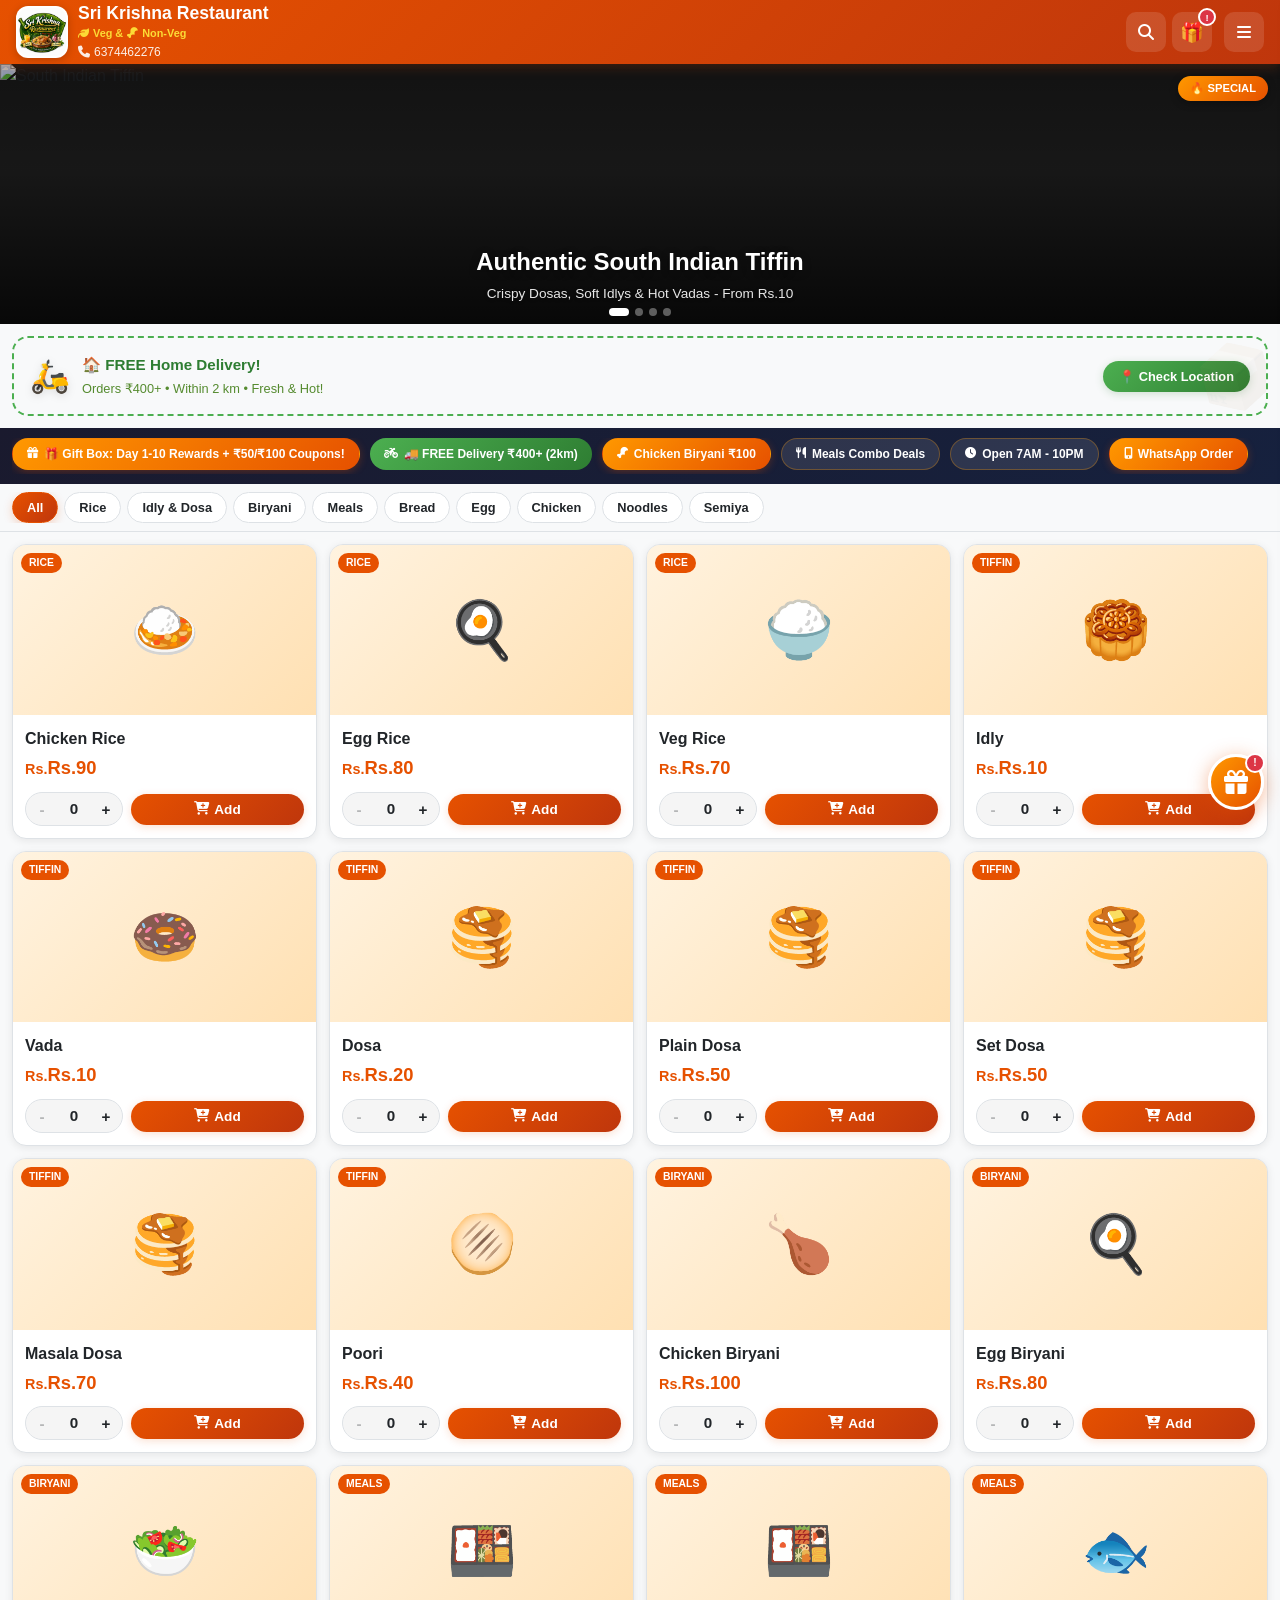
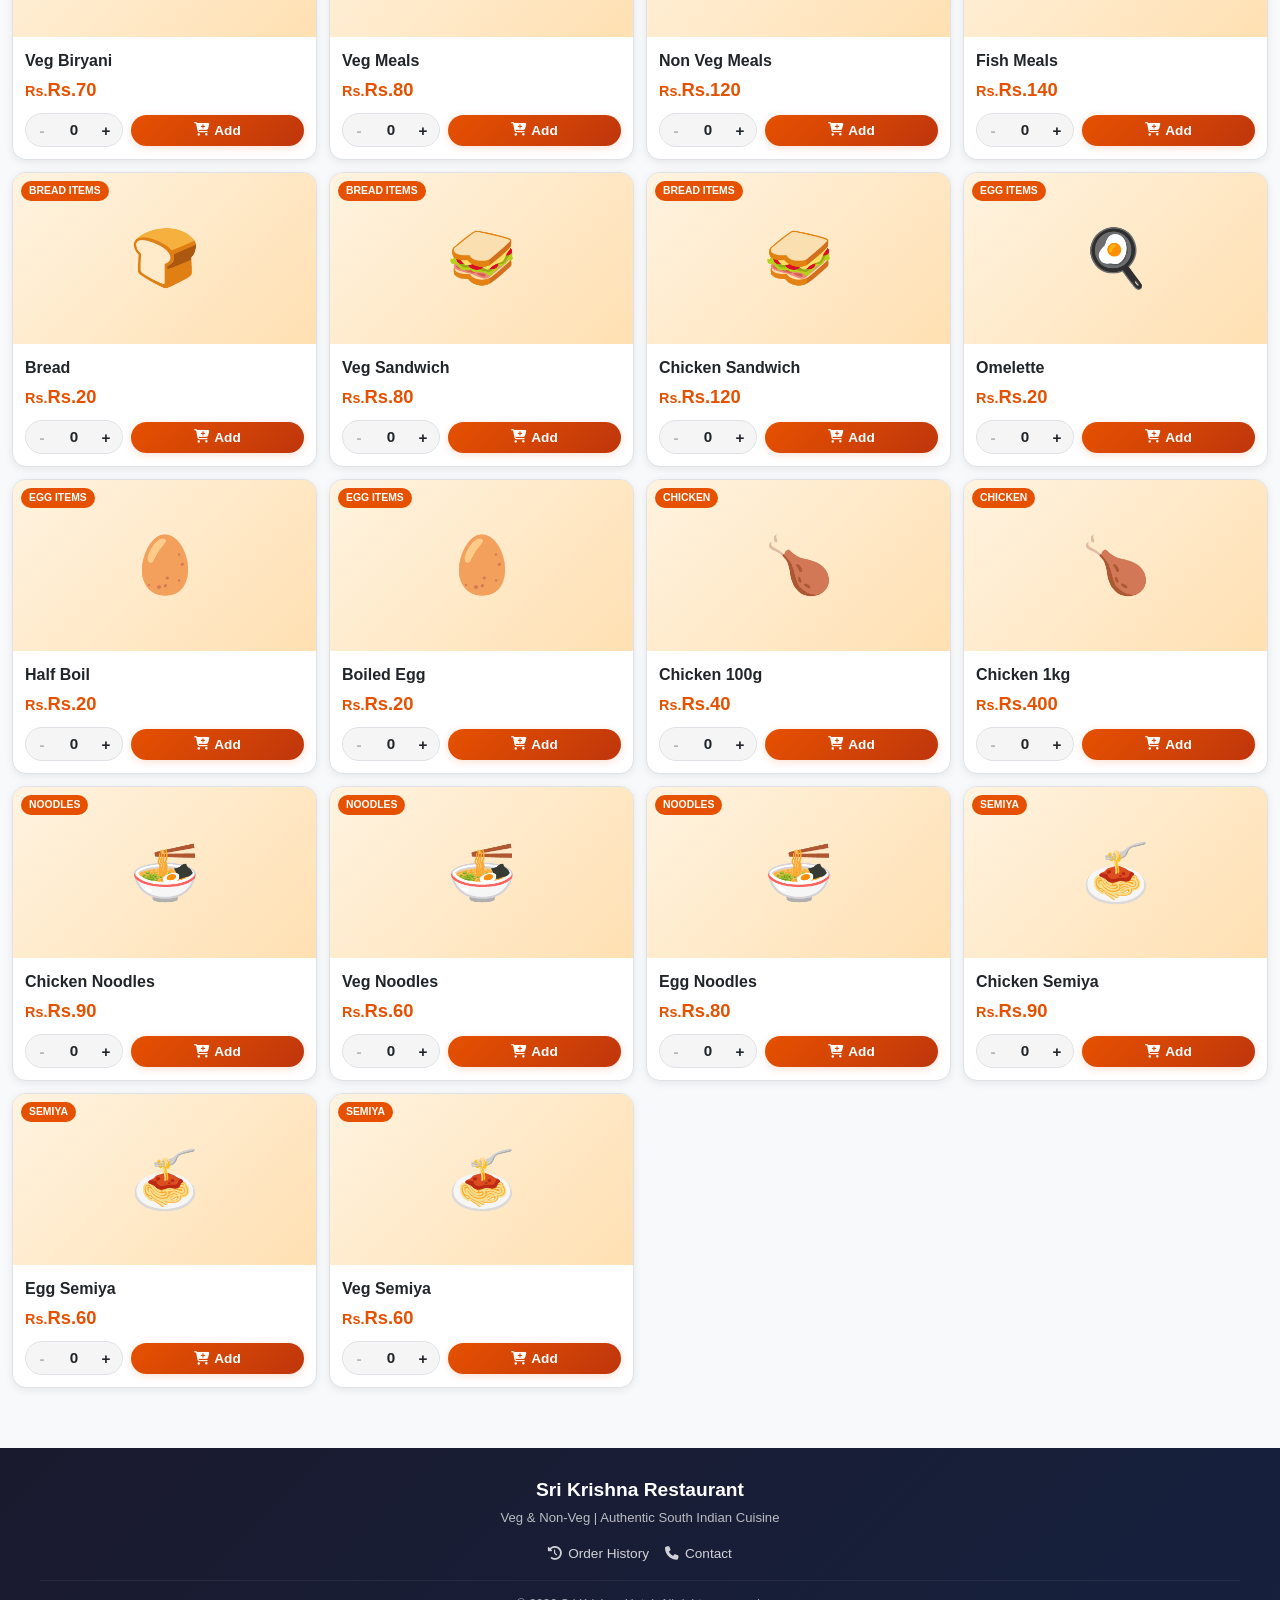
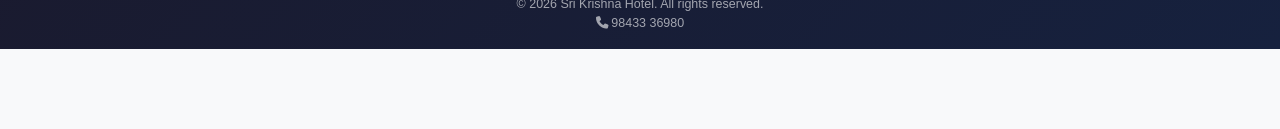
==== commit 049dfe81: "Update index.html" ====
--- a/index.html
+++ b/index.html
@@ -212,7 +212,7 @@
     .form-group input:focus,.form-group textarea:focus{border-color:var(--primary)}
     .form-group textarea{resize:vertical;min-height:60px}
 
-    .payment-options{display:flex;gap:10px}
+    .payment-options{display:flex;gap:10px;flex-wrap:wrap}
     .payment-option{flex:1;display:flex;align-items:center;gap:8px;padding:12px;border:1.5px solid var(--border);border-radius:var(--radius-sm);cursor:pointer;transition:all 0.2s;background:#fff}
     .payment-option:has(input:checked){border-color:var(--primary);background:#fff3e0}
     .payment-option input{position:absolute;opacity:0}
@@ -236,14 +236,14 @@
     .qr-header{margin-bottom:10px}
     .qr-title{font-size:1rem;font-weight:700;color:var(--text)}
     .qr-subtitle{font-size:0.8rem;color:var(--text-light)}
-    .qr-image-wrap{position:relative;display:inline-block;margin-bottom:10px}
-    .qr-image{width:180px;height:180px;border-radius:8px;object-fit:contain;background:#fff;padding:8px;box-shadow:0 2px 8px rgba(0,0,0,0.1)}
-    .qr-amount-badge{position:absolute;top:-8px;right:-8px;background:var(--primary);color:#fff;padding:4px 10px;border-radius:50px;font-size:0.8rem;font-weight:700;box-shadow:0 2px 8px rgba(0,0,0,0.2)}
-    .qr-upi-id{display:flex;align-items:center;justify-content:center;gap:8px;margin:10px 0;font-size:0.9rem}
+    .qr-image-wrap{display:flex;flex-direction:column;align-items:center;gap:10px;width:min(100%,320px);margin:0 auto 10px}
+    .qr-image{width:100%;max-width:320px;height:auto;border-radius:16px;object-fit:contain;background:#fff;padding:6px;box-shadow:0 6px 20px rgba(0,0,0,0.12)}
+    .qr-amount-badge{position:static;display:inline-flex;align-items:center;justify-content:center;background:var(--primary);color:#fff;padding:6px 12px;border-radius:50px;font-size:0.82rem;font-weight:700;box-shadow:0 2px 8px rgba(0,0,0,0.2)}
+    .qr-upi-id{display:flex;align-items:center;justify-content:center;gap:8px;margin:10px 0;font-size:0.9rem;flex-wrap:wrap}
     .qr-upi-id strong{color:var(--primary)}
     #btn-copy-upi{width:32px;height:32px;border-radius:50%;background:var(--primary);color:#fff;display:flex;align-items:center;justify-content:center;font-size:0.85rem}
     #btn-copy-upi:active{transform:scale(0.9)}
-    .qr-note{font-size:0.8rem;color:var(--text-light);margin-top:8px}
+    .qr-note{font-size:0.8rem;color:var(--text-light);margin-top:8px;line-height:1.5}
 
     .payment-status{text-align:center;padding:10px;background:#f5f5f5;border-radius:var(--radius-sm);margin:10px 0;font-size:0.85rem;font-weight:600}
     .status-paid{color:var(--secondary);background:#e8f5e9}
@@ -348,6 +348,18 @@
 
     <base target="_blank">
 <base target="_blank">
+<base target="_blank">
+
+    <!--
+    ============================================
+    ICON SETUP
+    ============================================
+    - icon.jpeg : Hotel logo (used in header & app icon)
+    - Place icon.jpeg in SAME folder as index.html
+    - Recommended size: 512x512px or 192x192px
+    ============================================
+    -->
+<base target="_blank">
 </head>
 <body>
     <div id="toast" class="toast">
@@ -365,7 +377,7 @@
         <div class="header-top">
             <div class="header-left">
                 <div class="logo">
-                    <img src="icon.jpeg" alt="Logo" width="48" height="48" loading="eager" fetchpriority="high">
+                    <img src="icon.jpeg" alt="Sri Krishna Hotel Logo" width="48" height="48" loading="eager" fetchpriority="high" onerror="this.style.display='none';this.parentElement.innerHTML='<span style=font-size:2rem>🍽️</span>'">
                 </div>
                 <div class="hotel-info">
                     <div class="hotel-title">Sri Krishna Restaurant</div>
@@ -502,7 +514,7 @@
         </div>
 
         <!-- GIFT BOX SECTION -->
-        <div class="gift-box-wrapper show" id="gift-box-wrapper">
+        <div class="gift-box-wrapper" id="gift-box-wrapper" style="display:none">
             <div class="gift-offers-info" style="background:linear-gradient(135deg,#fff3e0,#ffe0b2);border:2px dashed #ff9800;border-radius:14px;padding:14px;margin:12px;text-align:center;box-shadow:0 2px 10px rgba(255,152,0,0.1)">
                 <div style="font-size:1rem;color:#e65100;font-weight:700;margin-bottom:6px"><i class="fas fa-gift"></i> 🎁 10-Day Gift Box Rewards!</div>
                 <div style="font-size:0.85rem;color:#666;line-height:1.5">
@@ -540,96 +552,7 @@
                 <div class="skeleton-card"><div class="skeleton-img"></div><div class="skeleton-body"><div class="skeleton-title"></div><div class="skeleton-price"></div><div class="skeleton-btn"></div></div></div>
             </div>
 
-            <!-- SEMIYA ITEMS (Static fallback) -->
-            <div style="margin-top:20px">
-                <h3 style="font-size:1.1rem;font-weight:700;color:var(--primary);margin-bottom:12px;padding:0 12px">
-                    <i class="fas fa-bowl-food"></i> Semiya Specials
-                </h3>
-                <div style="display:grid;grid-template-columns:1fr;gap:12px" class="semiya-grid">
-
-                    <!-- Chicken Semiya -->
-                    <div class="product-card" data-id="28" data-category="Semiya">
-                        <div class="product-image" style="position:relative;width:100%;aspect-ratio:16/9;overflow:hidden;background:#e8e8e8">
-                            <img src="chicken-semiya.webp" alt="Chicken Semiya" loading="lazy" width="400" height="225" decoding="async" 
-                                 onerror="this.onerror=null;this.style.display='none';this.parentElement.querySelector('.img-emoji-fallback').style.display='flex'" 
-                                 onload="this.classList.add('loaded')" 
-                                 style="position:absolute;inset:0;width:100%;height:100%;object-fit:cover;opacity:0;transition:opacity 0.2s">
-                            <div class="img-emoji-fallback" style="display:none;position:absolute;inset:0;align-items:center;justify-content:center;font-size:3.5rem;background:linear-gradient(135deg,#fff3e0,#ffe0b2)">🍝</div>
-                            <span class="product-badge">Semiya</span>
-                        </div>
-                        <div class="product-info">
-                            <h3 class="product-name">Chicken Semiya</h3>
-                            <p class="product-price">Rs.90</p>
-                            <div class="product-actions">
-                                <div class="quantity-control">
-                                    <button class="qty-btn minus" data-id="28" disabled>-</button>
-                                    <span class="qty-value">0</span>
-                                    <button class="qty-btn plus" data-id="28">+</button>
-                                </div>
-                                <button class="btn-add-cart" data-id="28">
-                                    <i class="fas fa-cart-plus"></i><span>Add</span>
-                                </button>
-                            </div>
-                        </div>
-                    </div>
-
-                    <!-- Egg Semiya -->
-                    <div class="product-card" data-id="29" data-category="Semiya">
-                        <div class="product-image" style="position:relative;width:100%;aspect-ratio:16/9;overflow:hidden;background:#e8e8e8">
-                            <img src="egg-semiya.webp" alt="Egg Semiya" loading="lazy" width="400" height="225" decoding="async" 
-                                 onerror="this.onerror=null;this.style.display='none';this.parentElement.querySelector('.img-emoji-fallback').style.display='flex'" 
-                                 onload="this.classList.add('loaded')" 
-                                 style="position:absolute;inset:0;width:100%;height:100%;object-fit:cover;opacity:0;transition:opacity 0.2s">
-                            <div class="img-emoji-fallback" style="display:none;position:absolute;inset:0;align-items:center;justify-content:center;font-size:3.5rem;background:linear-gradient(135deg,#fff3e0,#ffe0b2)">🍝</div>
-                            <span class="product-badge">Semiya</span>
-                        </div>
-                        <div class="product-info">
-                            <h3 class="product-name">Egg Semiya</h3>
-                            <p class="product-price">Rs.60</p>
-                            <div class="product-actions">
-                                <div class="quantity-control">
-                                    <button class="qty-btn minus" data-id="29" disabled>-</button>
-                                    <span class="qty-value">0</span>
-                                    <button class="qty-btn plus" data-id="29">+</button>
-                                </div>
-                                <button class="btn-add-cart" data-id="29">
-                                    <i class="fas fa-cart-plus"></i><span>Add</span>
-                                </button>
-                            </div>
-                        </div>
-                    </div>
-
-                    <!-- Veg Semiya -->
-                    <div class="product-card" data-id="30" data-category="Semiya">
-                        <div class="product-image" style="position:relative;width:100%;aspect-ratio:16/9;overflow:hidden;background:#e8e8e8">
-                            <img src="veg-semiya.webp" alt="Veg Semiya" loading="lazy" width="400" height="225" decoding="async" 
-                                 onerror="this.onerror=null;this.style.display='none';this.parentElement.querySelector('.img-emoji-fallback').style.display='flex'" 
-                                 onload="this.classList.add('loaded')" 
-                                 style="position:absolute;inset:0;width:100%;height:100%;object-fit:cover;opacity:0;transition:opacity 0.2s">
-                            <div class="img-emoji-fallback" style="display:none;position:absolute;inset:0;align-items:center;justify-content:center;font-size:3.5rem;background:linear-gradient(135deg,#fff3e0,#ffe0b2)">🍝</div>
-                            <span class="product-badge">Semiya</span>
-                        </div>
-                        <div class="product-info">
-                            <h3 class="product-name">Veg Semiya</h3>
-                            <p class="product-price">Rs.60</p>
-                            <div class="product-actions">
-                                <div class="quantity-control">
-                                    <button class="qty-btn minus" data-id="30" disabled>-</button>
-                                    <span class="qty-value">0</span>
-                                    <button class="qty-btn plus" data-id="30">+</button>
-                                </div>
-                                <button class="btn-add-cart" data-id="30">
-                                    <i class="fas fa-cart-plus"></i><span>Add</span>
-                                </button>
-                            </div>
-                        </div>
-                    </div>
-
-                </div>
-            </div>
-        </section>
-
-        <div class="sticky-cart" id="sticky-cart">
+            <div class="sticky-cart" id="sticky-cart">
             <button class="cart-btn" id="cart-btn">
                 <i class="fas fa-shopping-cart"></i>
                 <span class="cart-count" id="cart-count">0</span>
@@ -678,60 +601,62 @@
                         <input type="tel" id="customer-mobile" placeholder="Enter mobile number" maxlength="10" required autocomplete="tel" inputmode="numeric">
                     </div>
                     <div class="form-group">
-                        <label><i class="fas fa-chair"></i> Table Number *</label>
-                        <input type="text" id="table-number" placeholder="Enter table number" required inputmode="numeric">
-                    </div>
-                    <div class="form-group">
+                        <label><i class="fas fa-location-dot"></i> Place / Table *</label>
+                        <input type="text" id="table-number" placeholder="Enter table number or parcel place" required autocomplete="off">
+                    </div>
+                    <div class="form-group" id="order-notes-group">
                         <label><i class="fas fa-sticky-note"></i> Notes (Optional)</label>
                         <textarea id="order-notes" rows="2" placeholder="Any special instructions..."></textarea>
                     </div>
                     <!-- QR SCAN PAYMENT -->
-                    <div id="online-payment-section" style="display:none">
+                    <div id="qr-payment-section" style="display:none">
                         <div class="form-group">
                             <label><i class="fas fa-qrcode"></i> Scan & Pay (QR Code)</label>
                             <div class="qr-container" style="margin-bottom:12px">
                             <div class="qr-header">
                                 <span class="qr-title">📱 Scan to Pay</span>
-                                <span class="qr-subtitle">GPay | PhonePe | Paytm | Any UPI App</span>
+                                <span class="qr-subtitle">PhonePe QR | Works with most UPI apps</span>
                             </div>
                             <div class="qr-image-wrap">
-                                <img src="qr.jpeg" alt="QR Code" class="qr-image" width="200" height="200" loading="lazy">
+                                <img src="qr.jpeg" alt="PhonePe QR Code" class="qr-image" width="850" height="1600" loading="lazy">
                                 <div class="qr-amount-badge">Rs.<span id="qr-display-amount">0</span></div>
                             </div>
                             <div class="qr-upi-id">
                                 <span>UPI ID: <strong>9843336980@ibl</strong></span>
                                 <button type="button" id="btn-copy-upi"><i class="fas fa-copy"></i></button>
                             </div>
-                            <p class="qr-note">📸 Screenshot this QR → Open your UPI app → Scan from Gallery</p>
+                            <p class="qr-note">📸 Open PhonePe, GPay, Paytm, or another UPI app and scan this QR to pay.</p>
                         </div>
                     </div>
-
-                    </div>
-
-                    <div id="cash-payment-section">
-                        <div id="qr-payment-section" style="display:none">
-                            <!-- QR section placeholder for JS compatibility -->
-                        </div>
+                    </div>
 
                     <!-- CASH PAYMENT -->
-                    <div class="form-group">
-                        <label><i class="fas fa-money-bill-wave"></i> Cash Payment</label>
+                    <div class="form-group" id="payment-method-group">
+                        <label><i class="fas fa-wallet"></i> Payment Method</label>
                         <div class="payment-options">
-                            <label class="payment-option" style="cursor:default">
-                                <input type="radio" name="payment-method" value="cash" checked style="position:absolute;opacity:0">
-                                <span class="payment-radio" style="border-color:var(--primary);background:var(--primary)"><span style="width:8px;height:8px;background:#fff;border-radius:50%;display:block"></span></span>
-                                <i class="fas fa-hand-holding-usd" style="color:var(--primary)"></i>
-                                <span style="font-weight:600">💵 Cash on Delivery / Pickup</span>
+                            <label class="payment-option" id="qr-option-label">
+                                <input type="radio" name="payment-method" value="qr">
+                                <span class="payment-radio"></span>
+                                <i class="fas fa-qrcode"></i>
+                                <span>Scan & Pay</span>
+                            </label>
+                            <label class="payment-option" id="cash-option-label">
+                                <input type="radio" name="payment-method" value="cash" checked>
+                                <span class="payment-radio"></span>
+                                <i class="fas fa-hand-holding-usd"></i>
+                                <span>Cash</span>
                             </label>
                         </div>
-                        <div style="margin-top:10px;padding:10px;background:#e8f5e9;border-radius:10px;border:1.5px solid #4caf50;text-align:center">
-                            <span style="color:#2e7d32;font-weight:600;font-size:0.9rem">✅ Pay cash when food is delivered or when you pickup</span>
+                        <div id="cash-info-section" style="margin-top:10px;padding:10px;background:#e8f5e9;border-radius:10px;border:1.5px solid #4caf50;text-align:center">
+                            <span style="color:#2e7d32;font-weight:600;font-size:0.9rem">Pay cash when food is delivered or when you pickup</span>
                         </div>
                     </div>
 
-                    <button type="submit" class="btn-submit-order" id="btn-submit-order"><i class="fas fa-paper-plane"></i> Place Order Now</button>
-                                    <div class="payment-status" id="payment-status" style="display:none">
-                        <span class="status-cash">Cash on Delivery</span>
+                    <div id="order-form-actions">
+                        <button type="submit" class="btn-submit-order" id="btn-submit-order"><i class="fas fa-paper-plane"></i> Place Order & Send Bill to Admin</button>
+                        <div class="payment-status" id="payment-status" style="display:none">
+                            <span class="status-cash">Cash on Delivery</span>
+                        </div>
                     </div>
 </form>
             </div>
@@ -743,6 +668,11 @@
                 <div class="success-icon"><i class="fas fa-check-circle"></i></div>
                 <h3>Order Placed Successfully!</h3>
                 <p>Thank you for your order.</p>
+                <div style="background:linear-gradient(135deg,#e8f5e9,#fff);border:2px solid #4caf50;border-radius:12px;padding:14px;margin:14px 0;text-align:center">
+                    <div style="font-size:1.3rem;margin-bottom:6px">📲✅</div>
+                    <div style="font-size:0.95rem;color:#2e7d32;font-weight:700">Bill sent to Admin WhatsApp!</div>
+                    <div style="font-size:0.82rem;color:#666;margin-top:4px">+91 98433 36980</div>
+                </div>
                 <p class="success-note">A confirmation has been sent via WhatsApp.</p>
                 <div id="firebase-status" style="margin:10px 0;font-size:0.85rem;color:#666;"></div>
                 <button class="btn-download-bill" id="btn-download-bill" style="display:none"><i class="fas fa-download"></i> Download Bill</button>
@@ -849,9 +779,6 @@
             }
         };
 
-        // ✅ SPEED FIX: Firebase-ஐ page load-ல init பண்ணாம - 
-        // முதல் order submit time-ல மட்டும் load ஆகும் (lazy init)
-        // window.initFirebase() is called on-demand from saveOrderToFirestore
         console.log('[Firebase] Lazy init enabled - will load on first order');
     </script>
 
--- a/style.css
+++ b/style.css
@@ -1,1424 +1,2141 @@
-// Sri Krishna Hotel - Gift Box + Coupon System (Isolated Module)
-// ================================================================
-// NOTE: Only the GIFT & COUPON section is modified below.
-// All other code (cart, menu, payment, order) remains UNCHANGED.
-
-'use strict';
-
-const MENU_ITEMS = Object.freeze([
-    { id: 1,  name: "Chicken Rice",      price: 90,  category: "Rice",        image: "chickenrice.webp", emoji: "🍛" },
-    { id: 2,  name: "Egg Rice",          price: 80,  category: "Rice",        image: "eggrice.webp", emoji: "🍳" },
-    { id: 3,  name: "Veg Rice",          price: 70,  category: "Rice",        image: "vegrice.webp", emoji: "🍚" },
-    { id: 4,  name: "Idly",              price: 10,  category: "Tiffin",      image: "idly .webp", emoji: "🥮" },
-    { id: 5,  name: "Vada",              price: 10,  category: "Tiffin",      image: "vada.webp", emoji: "🍩" },
-    { id: 6,  name: "Dosa",              price: 20,  category: "Tiffin",      image: "dosa.webp", emoji: "🥞" },
-    { id: 7,  name: "Plain Dosa",        price: 50,  category: "Tiffin",      image: "plain dosa .webp", emoji: "🥞" },
-    { id: 8,  name: "Set Dosa",          price: 50,  category: "Tiffin",      image: "set dosa.webp", emoji: "🥞" },
-    { id: 9,  name: "Masala Dosa",       price: 70,  category: "Tiffin",      image: "masal dosa.webp", emoji: "🥞" },
-    { id: 10, name: "Poori",             price: 40,  category: "Tiffin",      image: "poori.webp", emoji: "🫓" },
-    { id: 11, name: "Chicken Biryani",   price: 100, category: "Biryani",     image: "chicken-biryani.webp", emoji: "🍗" },
-    { id: 12, name: "Egg Biryani",       price: 80,  category: "Biryani",     image: "eggbiryani.webp", emoji: "🍳" },
-    { id: 13, name: "Veg Biryani",       price: 70,  category: "Biryani",     image: "vegbiryani.webp", emoji: "🥗" },
-    { id: 14, name: "Veg Meals",         price: 80,  category: "Meals",       image: "veg meals.webp", emoji: "🍱" },
-    { id: 15, name: "Non Veg Meals",     price: 120, category: "Meals",       image: "non veg meals.webp", emoji: "🍱" },
-    { id: 16, name: "Fish Meals",        price: 140, category: "Meals",       image: "fish meals.webp", emoji: "🐟" },
-    { id: 17, name: "Bread",             price: 20,  category: "Bread Items", image: "bread.webp", emoji: "🍞" },
-    { id: 18, name: "Veg Sandwich",      price: 80,  category: "Bread Items", image: "Veg sandwich .webp", emoji: "🥪" },
-    { id: 19, name: "Chicken Sandwich",  price: 120, category: "Bread Items", image: "chicken sandwich .webp", emoji: "🥪" },
-    { id: 20, name: "Omelette",          price: 20,  category: "Egg Items",   image: "Omelette .webp", emoji: "🍳" },
-    { id: 21, name: "Half Boil",         price: 20,  category: "Egg Items",   image: "half boil.webp", emoji: "🥚" },
-    { id: 22, name: "Boiled Egg",        price: 20,  category: "Egg Items",   image: "Boiled egg.webp", emoji: "🥚" },
-    { id: 23, name: "Chicken 100g",      price: 40,  category: "Chicken",     image: "chicken 100g.webp", emoji: "🍗" },
-    { id: 24, name: "Chicken 1kg",       price: 400, category: "Chicken",     image: "chicken 40g.webp", emoji: "🍗" },
-    { id: 25, name: "Chicken Noodles",   price: 90,  category: "Noodles",     image: "chickennoodles.webp", emoji: "🍜" },
-    { id: 26, name: "Veg Noodles",       price: 60,  category: "Noodles",     image: "veg noodles.webp", emoji: "🍜" },
-    { id: 27, name: "Egg Noodles",       price: 80,  category: "Noodles",     image: "eggnoodles.webp", emoji: "🍜" },
-    { id: 28, name: "Chicken Semiya",    price: 90,  category: "Semiya",      image: "chicken-semiya.webp", emoji: "🍝" },
-    { id: 29, name: "Egg Semiya",        price: 60,  category: "Semiya",      image: "egg-semiya.webp", emoji: "🍝" },
-    { id: 30, name: "Veg Semiya",        price: 60,  category: "Semiya",      image: "veg-semiya.webp", emoji: "🍝" }
-]);
-
-const HOTEL_NAME = "Sri Krishna Hotel";
-const PHONE_NUMBER = "98433 36980";
-const WHATSAPP_NUMBER = "919843336980";
-const UPI_ID = "9843336980@ibl";
-const FALLBACK_IMAGE = "https://images.unsplash.com/photo-1546069901-ba9599a7e63c?w=200&q=30&fm=webp";
-
-const UPI_APPS = Object.freeze([
-    { id: 'gpay',      name: 'GPay',      icon: 'https://img.icons8.com/color/96/google-pay.png',  color: '#4285F4', pkg: 'com.google.android.apps.nbu.paisa.user' },
-    { id: 'phonepe',   name: 'PhonePe',   icon: 'https://img.icons8.com/color/96/phone-pe.png',    color: '#5f259f', pkg: 'com.phonepe.app' },
-    { id: 'paytm',     name: 'Paytm',     icon: 'https://img.icons8.com/color/96/paytm.png',       color: '#00b9f1', pkg: 'net.one97.paytm' },
-    { id: 'bhim',      name: 'BHIM',      icon: 'https://img.icons8.com/color/96/bhim.png',        color: '#00a651', pkg: 'in.org.npci.upiapp' },
-    { id: 'amazonpay', name: 'Amazon',    icon: 'https://img.icons8.com/color/96/amazon.png',      color: '#FF9900', pkg: 'in.amazon.mShop.android.shopping' },
-    { id: 'other',     name: 'Other UPI', icon: null,                                               color: '#607d8b', pkg: null }
-]);
-
-const GIFT_CONFIG = Object.freeze({
-    CYCLE_DAYS:     10,
-    MIN_SPEND:      1000,
-    TIER1_SPEND:    1000,
-    TIER1_VALUE:    50,
-    TIER2_SPEND:    2000,
-    TIER2_VALUE:    100,
-    STORAGE_KEY:    'sriKrishnaGiftBox',
-    COUPON_STORAGE: 'sriKrishnaCoupons',
-    USER_KEY:       'sriKrishnaUser'
-});
-
-const DELIVERY_CONFIG = Object.freeze({
-    MIN_ORDER:   400,
-    MAX_KM:      2,
-    HOTEL_LAT:   13.3295,
-    HOTEL_LNG:   80.1954
-});
-
-let cart = [], currentCategory = 'all', searchQuery = '', paymentStatus = 'cash';
-let currentSlide = 0, selectedUpiApp = null, lastGeneratedBill = null;
-let heroSliderInterval = null, searchDebounceTimer = null, imgObserver = null, upiGridRendered = false;
-let giftBoxState = null;
-let giftBoxVisible = false;
-
-// ===================== UTILITY FUNCTIONS =====================
-
-function safeJSONParse(key, defaultVal) {
-    try { const v = localStorage.getItem(key); return v ? JSON.parse(v) : defaultVal; }
-    catch { return defaultVal; }
-}
-
-function safeJSONSet(key, value) {
-    try { localStorage.setItem(key, JSON.stringify(value)); return true; }
-    catch { return false; }
-}
-
-function getTotal() { return cart.reduce((s, i) => s + i.price * i.quantity, 0); }
-
-function getDistanceKm(lat1, lng1, lat2, lng2) {
-    const R = 6371;
-    const dLat = (lat2 - lat1) * Math.PI / 180;
-    const dLng = (lng2 - lng1) * Math.PI / 180;
-    const a = Math.sin(dLat/2) * Math.sin(dLat/2) +
-              Math.cos(lat1 * Math.PI / 180) * Math.cos(lat2 * Math.PI / 180) *
-              Math.sin(dLng/2) * Math.sin(dLng/2);
-    return R * 2 * Math.atan2(Math.sqrt(a), Math.sqrt(1 - a));
-}
-
-// ===================== INITIALIZATION =====================
-
-if (document.readyState === 'loading') {
-    document.addEventListener('DOMContentLoaded', init);
-} else {
-    init();
-}
-
-function init() {
-    loadCart();
-    setupImgObserver();
-    setupEventListeners();
-    requestAnimationFrame(() => { renderMenu(); updateCartDisplay(); });
-    const idle = window.requestIdleCallback || (fn => setTimeout(fn, 50));
-    idle(() => startHeroSlider());
-    setTimeout(initGiftBoxWithLogin, 300);
-    injectFreeDeliveryBanner();
-}
-
-// ===================== FREE DELIVERY BANNER =====================
-
-function injectFreeDeliveryBanner() {
-    const offersStrip = document.getElementById('offers-strip');
-    if (!offersStrip) return;
-    if (document.getElementById('free-delivery-banner')) return;
-
-    const banner = document.createElement('div');
-    banner.id = 'free-delivery-banner';
-    banner.className = 'free-delivery-banner';
-    banner.innerHTML = `
-        <div class="fdb-left">
-            <span class="fdb-icon">🛵</span>
-            <div class="fdb-text">
-                <strong>FREE Home Delivery!</strong>
-                <span>Orders ₹400+ • Within 2 km from hotel</span>
-            </div>
-        </div>
-        <button class="fdb-check-btn" id="fdb-check-btn" title="Check if you are within 2 km">
-            📍 Check My Location
-        </button>
-    `;
-    offersStrip.insertAdjacentElement('afterend', banner);
-    document.getElementById('fdb-check-btn').addEventListener('click', checkDeliveryEligibility);
-}
-
-function checkDeliveryEligibility() {
-    const btn = document.getElementById('fdb-check-btn');
-    if (!navigator.geolocation) {
-        showDeliveryResult(null, 'Geolocation not supported on this device.');
-        return;
+/* ============================================================
+   SRI KRISHNA HOTEL - COMPLETE STYLESHEET
+   Base styles + Gift Box/Coupon styles
+   ============================================================ */
+
+/* ===== CSS VARIABLES ===== */
+:root {
+  --primary: #e65100;
+  --primary-dark: #bf360c;
+  --secondary: #2e7d32;
+  --bg: #f8f9fa;
+  --card-bg: #fff;
+  --text: #212529;
+  --text-light: #6c757d;
+  --border: #dee2e6;
+  --shadow: 0 2px 8px rgba(0,0,0,0.08);
+  --radius: 14px;
+  --radius-sm: 10px;
+  --header-height: 64px;
+}
+
+/* ===== RESET & BASE ===== */
+*, *::before, *::after {
+  margin: 0;
+  padding: 0;
+  box-sizing: border-box;
+  -webkit-tap-highlight-color: transparent;
+}
+
+html {
+  scroll-behavior: smooth;
+  font-size: 16px;
+  -webkit-text-size-adjust: 100%;
+}
+
+body {
+  font-family: -apple-system, BlinkMacSystemFont, 'Segoe UI', Roboto, sans-serif;
+  background: var(--bg);
+  color: var(--text);
+  line-height: 1.5;
+  overflow-x: hidden;
+  padding-bottom: 80px;
+  -webkit-overflow-scrolling: touch;
+  min-height: 100dvh;
+}
+
+a { text-decoration: none; color: inherit; }
+button { border: none; background: none; cursor: pointer; font-family: inherit; touch-action: manipulation; }
+img { max-width: 100%; display: block; height: auto; }
+
+/* ===== HEADER ===== */
+.header {
+  position: sticky;
+  top: 0;
+  background: linear-gradient(135deg, var(--primary) 0%, var(--primary-dark) 100%);
+  color: #fff;
+  z-index: 1000;
+  box-shadow: 0 2px 12px rgba(230,81,0,0.25);
+}
+
+.header-top {
+  display: flex;
+  align-items: center;
+  justify-content: space-between;
+  padding: 8px 12px;
+  max-width: 1400px;
+  margin: 0 auto;
+  height: var(--header-height);
+  gap: 8px;
+}
+
+.header-left { display: flex; align-items: center; gap: 10px; }
+
+.logo {
+  width: 48px;
+  height: 48px;
+  min-width: 48px;
+  border-radius: 12px;
+  display: flex;
+  align-items: center;
+  justify-content: center;
+  box-shadow: 0 2px 8px rgba(0,0,0,0.2);
+  border: 2px solid rgba(255,255,255,0.25);
+  overflow: hidden;
+  background: #fff;
+}
+
+.logo img { width: 100%; height: 100%; object-fit: cover; border-radius: 10px; }
+
+.hotel-title { font-size: 1rem; font-weight: 700; line-height: 1.2; margin-bottom: 1px; white-space: nowrap; }
+.hotel-tagline { font-size: 0.68rem !important; font-weight: 600; color: #ffeb3b; display: flex; align-items: center; gap: 4px; }
+.hotel-info p { font-size: 0.75rem; opacity: 0.9; display: flex; align-items: center; gap: 4px; margin-top: 1px; white-space: nowrap; }
+
+.header-right { display: flex; align-items: center; gap: 6px; }
+
+.search-toggle, .menu-toggle {
+  width: 40px;
+  height: 40px;
+  border-radius: 10px;
+  background: rgba(255,255,255,0.12);
+  color: #fff;
+  font-size: 1rem;
+  display: flex;
+  align-items: center;
+  justify-content: center;
+}
+
+.search-toggle:active, .menu-toggle:active {
+  background: rgba(255,255,255,0.25);
+  transform: scale(0.95);
+}
+
+/* ===== SEARCH BAR ===== */
+.search-bar {
+  max-height: 0;
+  overflow: hidden;
+  transition: max-height 0.25s, padding 0.25s;
+  background: rgba(0,0,0,0.08);
+}
+
+.search-bar.active { max-height: 60px; padding: 8px 12px; }
+
+.search-container {
+  display: flex;
+  align-items: center;
+  background: #fff;
+  border-radius: 50px;
+  padding: 6px 14px;
+  max-width: 600px;
+  margin: 0 auto;
+  gap: 8px;
+}
+
+.search-container input {
+  flex: 1;
+  border: none;
+  outline: none;
+  font-size: 0.95rem;
+  background: transparent;
+}
+
+.search-container button {
+  color: var(--text-light);
+  font-size: 1rem;
+  width: 28px;
+  height: 28px;
+  display: flex;
+  align-items: center;
+  justify-content: center;
+  border-radius: 50%;
+}
+
+/* ===== HERO BANNER ===== */
+.hero-banner {
+  position: relative;
+  width: 100%;
+  height: 180px;
+  overflow: hidden;
+  background: #1a1a1a;
+}
+
+.hero-slider { position: relative; width: 100%; height: 100%; }
+
+.hero-slide {
+  position: absolute;
+  inset: 0;
+  background-size: cover;
+  background-position: center;
+  opacity: 0;
+  transition: opacity 0.5s ease;
+}
+
+.hero-slide.active { opacity: 1; }
+
+.hero-overlay {
+  position: absolute;
+  inset: 0;
+  background: linear-gradient(to top, rgba(0,0,0,0.7) 0%, rgba(0,0,0,0.1) 60%, rgba(0,0,0,0.3) 100%);
+}
+
+.hero-content {
+  position: absolute;
+  bottom: 20px;
+  left: 16px;
+  right: 16px;
+  color: #fff;
+  text-align: center;
+}
+
+.hero-content h2 {
+  font-size: 1.25rem;
+  font-weight: 700;
+  margin-bottom: 4px;
+  text-shadow: 0 2px 8px rgba(0,0,0,0.4);
+}
+
+.hero-content p {
+  font-size: 0.85rem;
+  opacity: 0.9;
+  text-shadow: 0 1px 4px rgba(0,0,0,0.3);
+}
+
+.hero-dots {
+  position: absolute;
+  bottom: 8px;
+  left: 50%;
+  transform: translateX(-50%);
+  display: flex;
+  gap: 6px;
+  z-index: 5;
+}
+
+.hero-dot {
+  width: 8px;
+  height: 8px;
+  border-radius: 50%;
+  background: rgba(255,255,255,0.35);
+  cursor: pointer;
+  transition: all 0.2s;
+}
+
+.hero-dot.active { background: #fff; width: 20px; border-radius: 4px; }
+
+/* ===== OFFERS SLIDER ===== */
+.offers-slider {
+  position: absolute;
+  bottom: 60px;
+  left: 0;
+  right: 0;
+  z-index: 6;
+  padding: 0 12px;
+}
+
+.offers-track {
+  display: flex;
+  gap: 10px;
+  overflow-x: auto;
+  scrollbar-width: none;
+  -webkit-overflow-scrolling: touch;
+  padding-bottom: 4px;
+}
+
+.offers-track::-webkit-scrollbar { display: none; }
+
+.offer-slide {
+  flex-shrink: 0;
+  width: 220px;
+  background: rgba(255,255,255,0.95);
+  border-radius: 10px;
+  padding: 10px 12px;
+  box-shadow: 0 2px 10px rgba(0,0,0,0.15);
+  backdrop-filter: blur(8px);
+}
+
+.offer-slide.highlight {
+  background: linear-gradient(135deg, #fff3e0, #ffe0b2);
+  border: 2px solid #ff9800;
+}
+
+.offer-content h4 { font-size: 0.85rem; margin-bottom: 3px; color: var(--text); font-weight: 700; }
+.offer-content p { font-size: 0.75rem; color: #666; margin-bottom: 6px; line-height: 1.3; }
+
+.btn-offer-action {
+  padding: 6px 14px;
+  background: linear-gradient(135deg, var(--primary), var(--primary-dark));
+  color: #fff;
+  border-radius: 50px;
+  font-size: 0.75rem;
+  font-weight: 600;
+  border: none;
+}
+
+.btn-offer-action:active { transform: scale(0.95); }
+
+/* ===== CATEGORY SECTION ===== */
+.category-section {
+  position: sticky;
+  top: var(--header-height);
+  background: var(--bg);
+  z-index: 100;
+  padding: 8px 0;
+  border-bottom: 1px solid var(--border);
+}
+
+.category-container {
+  display: flex;
+  gap: 6px;
+  padding: 0 12px;
+  overflow-x: auto;
+  scrollbar-width: none;
+  -webkit-overflow-scrolling: touch;
+}
+
+.category-container::-webkit-scrollbar { display: none; }
+
+.category-btn {
+  flex-shrink: 0;
+  padding: 7px 14px;
+  border-radius: 50px;
+  background: #fff;
+  color: var(--text);
+  font-weight: 600;
+  font-size: 0.8rem;
+  border: 1.5px solid var(--border);
+  white-space: nowrap;
+}
+
+.category-btn.active {
+  background: linear-gradient(135deg, var(--primary) 0%, var(--primary-dark) 100%);
+  color: #fff;
+  border-color: var(--primary);
+  box-shadow: 0 3px 10px rgba(230,81,0,0.22);
+}
+
+.category-btn:active { transform: scale(0.96); }
+
+/* ===== MENU SECTION ===== */
+.menu-section { padding: 12px 12px 30px; max-width: 1400px; margin: 0 auto; }
+.menu-container { display: grid; grid-template-columns: 1fr; gap: 12px; }
+
+/* ===== SKELETON ===== */
+.skeleton-card {
+  background: var(--card-bg);
+  border-radius: var(--radius);
+  overflow: hidden;
+  box-shadow: var(--shadow);
+  border: 1px solid var(--border);
+}
+
+.skeleton-img {
+  width: 100%;
+  aspect-ratio: 16/9;
+  background: linear-gradient(90deg, #e8e8e8 25%, #d0d0d0 50%, #e8e8e8 75%);
+  background-size: 200% 100%;
+  animation: shimmer 1s infinite;
+}
+
+.skeleton-body { padding: 12px; }
+.skeleton-title { height: 16px; width: 65%; background: #e8e8e8; border-radius: 4px; margin-bottom: 6px; }
+.skeleton-price { height: 20px; width: 35%; background: #e8e8e8; border-radius: 4px; margin-bottom: 10px; }
+.skeleton-btn { height: 36px; width: 100%; background: #e8e8e8; border-radius: 50px; }
+
+@keyframes shimmer {
+  0% { background-position: 200% 0; }
+  100% { background-position: -200% 0; }
+}
+
+/* ===== PRODUCT CARD ===== */
+.product-card {
+  background: var(--card-bg);
+  border-radius: var(--radius);
+  overflow: hidden;
+  box-shadow: var(--shadow);
+  border: 1px solid var(--border);
+  display: flex;
+  flex-direction: column;
+}
+
+.product-card:active { transform: scale(0.985); }
+
+.product-image {
+  position: relative;
+  width: 100%;
+  aspect-ratio: 16/9;
+  overflow: hidden;
+  background: #e8e8e8;
+}
+
+.product-image img {
+  position: absolute;
+  inset: 0;
+  width: 100%;
+  height: 100%;
+  object-fit: cover;
+  opacity: 0;
+  transition: opacity 0.2s;
+}
+
+.product-image img.loaded { opacity: 1; }
+
+.product-image-fallback {
+  position: absolute;
+  inset: 0;
+  display: flex;
+  align-items: center;
+  justify-content: center;
+  font-size: 3rem;
+  background: linear-gradient(135deg, #fff3e0, #ffe0b2);
+  z-index: 1;
+}
+
+.product-image img.loaded + .product-image-fallback { display: none; }
+
+.product-badge {
+  position: absolute;
+  top: 8px;
+  left: 8px;
+  background: var(--primary);
+  color: #fff;
+  padding: 2px 8px;
+  border-radius: 50px;
+  font-size: 0.65rem;
+  font-weight: 600;
+  text-transform: uppercase;
+  z-index: 2;
+}
+
+.product-info { padding: 12px; flex: 1; display: flex; flex-direction: column; }
+.product-name { font-size: 1rem; font-weight: 700; margin-bottom: 3px; }
+.product-price { font-size: 1.15rem; font-weight: 800; color: var(--primary); margin-bottom: 10px; }
+.product-price::before { content: "Rs."; font-size: 0.9rem; }
+
+.product-actions {
+  margin-top: auto;
+  display: flex;
+  align-items: center;
+  gap: 8px;
+}
+
+.quantity-control {
+  display: flex;
+  align-items: center;
+  background: #f5f5f5;
+  border-radius: 50px;
+  overflow: hidden;
+  border: 1px solid var(--border);
+}
+
+.qty-btn {
+  width: 32px;
+  height: 32px;
+  display: flex;
+  align-items: center;
+  justify-content: center;
+  font-size: 0.95rem;
+  color: var(--text);
+  font-weight: 700;
+}
+
+.qty-btn:active { background: var(--primary); color: #fff; }
+.qty-btn:disabled { opacity: 0.3; }
+.qty-value { width: 32px; text-align: center; font-weight: 700; font-size: 0.95rem; }
+
+.btn-add-cart {
+  flex: 1;
+  padding: 8px 12px;
+  background: linear-gradient(135deg, var(--primary) 0%, var(--primary-dark) 100%);
+  color: #fff;
+  border-radius: 50px;
+  font-weight: 600;
+  font-size: 0.85rem;
+  display: flex;
+  align-items: center;
+  justify-content: center;
+  gap: 5px;
+  box-shadow: 0 2px 8px rgba(230,81,0,0.18);
+}
+
+.btn-add-cart:active { transform: scale(0.97); }
+.btn-add-cart.added { background: linear-gradient(135deg, var(--secondary) 0%, #1b5e20 100%); }
+
+/* ===== TOAST ===== */
+.toast {
+  position: fixed;
+  top: 80px;
+  left: 50%;
+  transform: translateX(-50%) translateY(-15px);
+  background: var(--secondary);
+  color: #fff;
+  padding: 8px 18px;
+  border-radius: 50px;
+  display: flex;
+  align-items: center;
+  gap: 8px;
+  font-weight: 500;
+  font-size: 0.85rem;
+  box-shadow: 0 4px 20px rgba(0,0,0,0.15);
+  z-index: 10000;
+  opacity: 0;
+  transition: opacity 0.2s, transform 0.2s;
+  white-space: nowrap;
+  pointer-events: none;
+}
+
+.toast.show { transform: translateX(-50%) translateY(0); opacity: 1; }
+
+/* ===== STICKY CART ===== */
+.sticky-cart {
+  position: fixed;
+  bottom: 14px;
+  left: 50%;
+  transform: translateX(-50%);
+  z-index: 999;
+  display: none;
+}
+
+.cart-btn {
+  display: flex;
+  align-items: center;
+  gap: 8px;
+  padding: 11px 22px;
+  background: linear-gradient(135deg, var(--primary) 0%, var(--primary-dark) 100%);
+  color: #fff;
+  border-radius: 50px;
+  font-weight: 700;
+  font-size: 0.95rem;
+  box-shadow: 0 4px 18px rgba(230,81,0,0.35);
+}
+
+.cart-btn:active { transform: scale(0.97); }
+
+.cart-count {
+  background: #fff;
+  color: var(--primary);
+  width: 22px;
+  height: 22px;
+  border-radius: 50%;
+  display: flex;
+  align-items: center;
+  justify-content: center;
+  font-size: 0.75rem;
+  font-weight: 800;
+}
+
+/* ===== CART DRAWER ===== */
+.cart-overlay {
+  position: fixed;
+  inset: 0;
+  background: rgba(0,0,0,0.5);
+  z-index: 1001;
+  opacity: 0;
+  visibility: hidden;
+  transition: opacity 0.2s, visibility 0.2s;
+}
+
+.cart-overlay.open { opacity: 1; visibility: visible; }
+
+.cart-drawer {
+  position: fixed;
+  top: 0;
+  right: -100%;
+  width: 100%;
+  max-width: 420px;
+  height: 100dvh;
+  background: #fff;
+  z-index: 1002;
+  display: flex;
+  flex-direction: column;
+  transition: right 0.25s;
+  box-shadow: -6px 0 25px rgba(0,0,0,0.1);
+}
+
+.cart-drawer.open { right: 0; }
+
+.cart-drawer-header {
+  display: flex;
+  align-items: center;
+  justify-content: space-between;
+  padding: 16px 18px;
+  border-bottom: 1px solid var(--border);
+  background: linear-gradient(135deg, var(--primary) 0%, var(--primary-dark) 100%);
+  color: #fff;
+}
+
+.cart-drawer-header h3 { display: flex; align-items: center; gap: 8px; font-size: 1.1rem; }
+
+.cart-close {
+  color: #fff;
+  font-size: 1rem;
+  width: 32px;
+  height: 32px;
+  display: flex;
+  align-items: center;
+  justify-content: center;
+  border-radius: 50%;
+  background: rgba(255,255,255,0.15);
+}
+
+.cart-close:active { background: rgba(255,255,255,0.3); }
+
+.cart-drawer-body { flex: 1; overflow-y: auto; padding: 12px; -webkit-overflow-scrolling: touch; }
+
+.empty-cart {
+  display: flex;
+  flex-direction: column;
+  align-items: center;
+  justify-content: center;
+  padding: 50px 20px;
+  text-align: center;
+  color: var(--text-light);
+}
+
+.empty-cart i { font-size: 3.5rem; margin-bottom: 14px; opacity: 0.3; }
+.empty-cart p { font-size: 1.1rem; font-weight: 600; margin-bottom: 4px; color: var(--text); }
+
+.cart-item {
+  display: flex;
+  align-items: center;
+  gap: 8px;
+  padding: 10px;
+  background: #f8f9fa;
+  border-radius: var(--radius-sm);
+  margin-bottom: 6px;
+  border: 1px solid var(--border);
+}
+
+.cart-item-image { width: 48px; height: 48px; border-radius: 8px; object-fit: cover; flex-shrink: 0; }
+.cart-item-details { flex: 1; min-width: 0; }
+.cart-item-name { font-weight: 600; font-size: 0.88rem; margin-bottom: 1px; white-space: nowrap; overflow: hidden; text-overflow: ellipsis; }
+.cart-item-price { color: var(--primary); font-weight: 700; font-size: 0.82rem; }
+
+.cart-item-qty { display: flex; align-items: center; gap: 5px; }
+.cart-item-qty button {
+  width: 24px;
+  height: 24px;
+  border-radius: 50%;
+  background: #fff;
+  border: 1px solid var(--border);
+  display: flex;
+  align-items: center;
+  justify-content: center;
+  font-size: 0.7rem;
+}
+
+.cart-item-qty button:active { background: var(--primary); color: #fff; }
+.cart-item-qty span { font-weight: 700; min-width: 16px; text-align: center; font-size: 0.85rem; }
+
+.cart-item-remove {
+  color: #dc3545;
+  font-size: 0.9rem;
+  width: 28px;
+  height: 28px;
+  display: flex;
+  align-items: center;
+  justify-content: center;
+  border-radius: 50%;
+}
+
+.cart-item-remove:active { background: #ffebee; }
+
+.cart-drawer-footer {
+  padding: 16px;
+  border-top: 1px solid var(--border);
+  background: #fafafa;
+  display: none;
+}
+
+.cart-summary { margin-bottom: 12px; }
+.cart-summary-row { display: flex; justify-content: space-between; padding: 4px 0; font-size: 0.9rem; color: var(--text-light); }
+.cart-summary-row.total { font-size: 1.1rem; font-weight: 800; color: var(--text); border-top: 2px solid var(--border); padding-top: 6px; margin-top: 4px; }
+
+.btn-place-order {
+  width: 100%;
+  padding: 12px;
+  background: linear-gradient(135deg, var(--secondary) 0%, #1b5e20 100%);
+  color: #fff;
+  border-radius: 50px;
+  font-weight: 700;
+  font-size: 0.95rem;
+  display: flex;
+  align-items: center;
+  justify-content: center;
+  gap: 6px;
+  margin-bottom: 8px;
+  box-shadow: 0 3px 12px rgba(46,125,50,0.22);
+}
+
+.btn-continue {
+  width: 100%;
+  padding: 10px;
+  background: transparent;
+  color: var(--text-light);
+  border-radius: 50px;
+  font-weight: 600;
+  font-size: 0.88rem;
+  display: flex;
+  align-items: center;
+  justify-content: center;
+  gap: 6px;
+  border: 1.5px solid var(--border);
+}
+
+/* ===== MOBILE MENU ===== */
+.mobile-menu {
+  position: fixed;
+  top: 0;
+  right: -300px;
+  width: 280px;
+  max-width: 80vw;
+  height: 100dvh;
+  background: #fff;
+  z-index: 10001;
+  box-shadow: -4px 0 20px rgba(0,0,0,0.12);
+  transition: right 0.25s;
+  display: flex;
+  flex-direction: column;
+}
+
+.mobile-menu.open { right: 0; }
+
+.mobile-menu-header {
+  display: flex;
+  align-items: center;
+  justify-content: space-between;
+  padding: 18px;
+  border-bottom: 1px solid var(--border);
+  background: linear-gradient(135deg, var(--primary) 0%, var(--primary-dark) 100%);
+  color: #fff;
+}
+
+.mobile-menu-header h3 { font-size: 1.1rem; }
+.mobile-menu-header button {
+  color: #fff;
+  font-size: 1.1rem;
+  width: 34px;
+  height: 34px;
+  display: flex;
+  align-items: center;
+  justify-content: center;
+  border-radius: 50%;
+  background: rgba(255,255,255,0.15);
+}
+
+.mobile-menu-content { flex: 1; overflow-y: auto; padding: 8px 0; -webkit-overflow-scrolling: touch; }
+
+.mobile-menu-item {
+  display: flex;
+  align-items: center;
+  gap: 12px;
+  padding: 12px 18px;
+  color: var(--text);
+  font-weight: 500;
+  font-size: 0.92rem;
+  border-left: 3px solid transparent;
+}
+
+.mobile-menu-item i { width: 22px; text-align: center; color: var(--primary); font-size: 1rem; }
+.mobile-menu-item:active { background: #fff3e0; border-left-color: var(--primary); color: var(--primary-dark); }
+.mobile-menu-divider { height: 1px; background: var(--border); margin: 8px 16px; }
+
+.mobile-menu-overlay {
+  position: fixed;
+  inset: 0;
+  background: rgba(0,0,0,0.45);
+  z-index: 10000;
+  opacity: 0;
+  visibility: hidden;
+  transition: opacity 0.2s, visibility 0.2s;
+}
+
+.mobile-menu-overlay.open { opacity: 1; visibility: visible; }
+
+/* ===== MODALS ===== */
+.modal-overlay {
+  position: fixed;
+  inset: 0;
+  background: rgba(0,0,0,0.55);
+  z-index: 2000;
+  opacity: 0;
+  visibility: hidden;
+  transition: opacity 0.25s, visibility 0.25s;
+}
+
+.modal-overlay.open { opacity: 1; visibility: visible; }
+
+.modal {
+  position: fixed;
+  top: 50%;
+  left: 50%;
+  transform: translate(-50%, -50%) scale(0.92);
+  background: #fff;
+  border-radius: var(--radius);
+  width: 92%;
+  max-width: 420px;
+  max-height: 90dvh;
+  z-index: 2001;
+  opacity: 0;
+  visibility: hidden;
+  transition: all 0.25s;
+  display: flex;
+  flex-direction: column;
+  box-shadow: 0 20px 60px rgba(0,0,0,0.3);
+}
+
+.modal.open { opacity: 1; visibility: visible; transform: translate(-50%, -50%) scale(1); }
+
+.modal-header {
+  display: flex;
+  align-items: center;
+  justify-content: space-between;
+  padding: 16px 18px;
+  border-bottom: 1px solid var(--border);
+  background: linear-gradient(135deg, var(--primary) 0%, var(--primary-dark) 100%);
+  color: #fff;
+  border-radius: var(--radius) var(--radius) 0 0;
+}
+
+.modal-header h3 { display: flex; align-items: center; gap: 8px; font-size: 1.05rem; }
+
+.modal-close {
+  color: #fff;
+  font-size: 1rem;
+  width: 32px;
+  height: 32px;
+  display: flex;
+  align-items: center;
+  justify-content: center;
+  border-radius: 50%;
+  background: rgba(255,255,255,0.15);
+}
+
+.modal-close:active { background: rgba(255,255,255,0.3); }
+.modal-body { padding: 16px 16px 24px; overflow-y: auto; flex: 1; -webkit-overflow-scrolling: touch; }
+.text-center { text-align: center; }
+
+#order-form {
+  display: flex;
+  flex-direction: column;
+}
+
+#payment-method-group { order: 1; }
+#qr-payment-section { order: 2; width: 100%; }
+#order-notes-group { order: 3; }
+#order-form-actions {
+  order: 4;
+  position: sticky;
+  bottom: 0;
+  margin-top: 14px;
+  padding-top: 12px;
+  padding-bottom: max(8px, env(safe-area-inset-bottom));
+  background: linear-gradient(180deg, rgba(255,255,255,0) 0%, #fff 18px, #fff 100%);
+  z-index: 2;
+}
+
+/* ===== FORM ELEMENTS ===== */
+.form-group { margin-bottom: 14px; }
+.form-group label {
+  display: flex;
+  align-items: center;
+  gap: 6px;
+  font-size: 0.9rem;
+  font-weight: 600;
+  color: var(--text);
+  margin-bottom: 6px;
+}
+
+.form-group label i { color: var(--primary); width: 16px; }
+
+.form-group input,
+.form-group textarea {
+  width: 100%;
+  padding: 10px 14px;
+  border: 1.5px solid var(--border);
+  border-radius: var(--radius-sm);
+  font-size: 0.95rem;
+  font-family: inherit;
+  outline: none;
+  transition: border-color 0.2s;
+  background: #fff;
+}
+
+.form-group input:focus,
+.form-group textarea:focus { border-color: var(--primary); }
+.form-group textarea { resize: vertical; min-height: 60px; }
+
+/* ===== PAYMENT OPTIONS ===== */
+.payment-options { display: flex; gap: 10px; flex-wrap: wrap; }
+
+.payment-option {
+  flex: 1;
+  min-width: 140px;
+  display: flex;
+  align-items: center;
+  gap: 8px;
+  padding: 12px;
+  border: 1.5px solid var(--border);
+  border-radius: var(--radius-sm);
+  cursor: pointer;
+  transition: all 0.2s;
+  background: #fff;
+}
+
+.payment-option:has(input:checked) { border-color: var(--primary); background: #fff3e0; }
+.payment-option input { position: absolute; opacity: 0; }
+
+.payment-radio {
+  width: 20px;
+  height: 20px;
+  border: 2px solid var(--border);
+  border-radius: 50%;
+  display: flex;
+  align-items: center;
+  justify-content: center;
+  transition: all 0.2s;
+}
+
+.payment-option:has(input:checked) .payment-radio { border-color: var(--primary); background: var(--primary); }
+
+.payment-radio::after {
+  content: '';
+  width: 8px;
+  height: 8px;
+  background: #fff;
+  border-radius: 50%;
+  opacity: 0;
+  transition: opacity 0.2s;
+}
+
+.payment-option:has(input:checked) .payment-radio::after { opacity: 1; }
+.payment-option i { font-size: 1.1rem; color: var(--primary); }
+.payment-option span { font-weight: 600; font-size: 0.9rem; }
+
+/* ===== UPI APP GRID ===== */
+.upi-app-grid { display: grid; grid-template-columns: repeat(3, 1fr); gap: 8px; margin: 12px 0; }
+
+.upi-app-btn {
+  display: flex;
+  flex-direction: column;
+  align-items: center;
+  gap: 4px;
+  padding: 10px;
+  border: 1.5px solid var(--border);
+  border-radius: var(--radius-sm);
+  background: #fff;
+  cursor: pointer;
+  transition: all 0.2s;
+}
+
+.upi-app-btn:active { transform: scale(0.96); }
+.upi-app-btn.selected { border-color: var(--primary); background: #fff3e0; box-shadow: 0 2px 8px rgba(230,81,0,0.15); }
+
+.upi-app-icon {
+  width: 40px;
+  height: 40px;
+  border-radius: 50%;
+  display: flex;
+  align-items: center;
+  justify-content: center;
+  overflow: hidden;
+  background: #f5f5f5;
+}
+
+.upi-app-icon img { width: 100%; height: 100%; object-fit: contain; }
+
+.fallback-icon {
+  width: 100%;
+  height: 100%;
+  display: flex;
+  align-items: center;
+  justify-content: center;
+  color: #fff;
+  font-weight: 700;
+  font-size: 1rem;
+}
+
+.upi-app-name { font-size: 0.75rem; font-weight: 600; color: var(--text); }
+
+/* ===== QR CODE ===== */
+.qr-container {
+  text-align: center;
+  padding: 16px;
+  background: #f8f9fa;
+  border-radius: var(--radius-sm);
+  border: 1.5px dashed var(--border);
+}
+
+.qr-header { margin-bottom: 10px; }
+.qr-title { font-size: 1rem; font-weight: 700; color: var(--text); }
+.qr-subtitle { font-size: 0.8rem; color: var(--text-light); }
+
+.qr-image-wrap {
+  display: flex;
+  flex-direction: column;
+  align-items: center;
+  gap: 10px;
+  width: min(100%, 320px);
+  margin: 0 auto 10px;
+}
+
+.qr-image {
+  width: 100%;
+  max-width: 320px;
+  height: auto;
+  border-radius: 16px;
+  object-fit: contain;
+  background: #fff;
+  padding: 6px;
+  box-shadow: 0 6px 20px rgba(0,0,0,0.12);
+}
+
+.qr-amount-badge {
+  position: static;
+  display: inline-flex;
+  align-items: center;
+  justify-content: center;
+  background: var(--primary);
+  color: #fff;
+  padding: 6px 12px;
+  border-radius: 50px;
+  font-size: 0.82rem;
+  font-weight: 700;
+  box-shadow: 0 2px 8px rgba(0,0,0,0.2);
+}
+
+.qr-upi-id {
+  display: flex;
+  align-items: center;
+  justify-content: center;
+  gap: 8px;
+  margin: 10px 0;
+  font-size: 0.9rem;
+  flex-wrap: wrap;
+}
+
+.qr-upi-id strong { color: var(--primary); }
+
+#btn-copy-upi {
+  width: 32px;
+  height: 32px;
+  border-radius: 50%;
+  background: var(--primary);
+  color: #fff;
+  display: flex;
+  align-items: center;
+  justify-content: center;
+  font-size: 0.85rem;
+}
+
+#btn-copy-upi:active { transform: scale(0.9); }
+.qr-note { font-size: 0.8rem; color: var(--text-light); margin-top: 8px; line-height: 1.5; }
+
+/* ===== PAYMENT STATUS ===== */
+.payment-status {
+  text-align: center;
+  padding: 10px;
+  background: #f5f5f5;
+  border-radius: var(--radius-sm);
+  margin: 10px 0;
+  font-size: 0.85rem;
+  font-weight: 600;
+}
+
+.status-paid { color: var(--secondary); background: #e8f5e9; }
+.status-pending { color: #f57c00; background: #fff3e0; }
+.status-cash { color: var(--text-light); }
+
+/* ===== SUBMIT ORDER BUTTON ===== */
+.btn-submit-order {
+  width: 100%;
+  padding: 14px;
+  background: linear-gradient(135deg, var(--primary) 0%, var(--primary-dark) 100%);
+  color: #fff;
+  border-radius: 50px;
+  font-weight: 700;
+  font-size: 1rem;
+  display: flex;
+  align-items: center;
+  justify-content: center;
+  gap: 8px;
+  box-shadow: 0 4px 15px rgba(230,81,0,0.25);
+}
+
+.btn-submit-order:disabled { opacity: 0.5; cursor: not-allowed; }
+.btn-submit-order:active:not(:disabled) { transform: scale(0.98); }
+
+/* ===== SUCCESS MODAL ===== */
+.success-icon {
+  width: 70px;
+  height: 70px;
+  background: linear-gradient(135deg, var(--secondary), #1b5e20);
+  border-radius: 50%;
+  display: flex;
+  align-items: center;
+  justify-content: center;
+  margin: 0 auto 16px;
+}
+
+.success-icon i { font-size: 2.5rem; color: #fff; }
+.success-modal h3 { color: var(--secondary); margin-bottom: 8px; font-size: 1.3rem; }
+.success-modal p { margin-bottom: 4px; color: var(--text-light); }
+.success-note { font-size: 0.85rem; color: var(--text-light); margin: 8px 0 16px; }
+
+.btn-new-order,
+.btn-download-bill {
+  width: 100%;
+  padding: 12px;
+  border-radius: 50px;
+  font-weight: 700;
+  font-size: 0.95rem;
+  display: flex;
+  align-items: center;
+  justify-content: center;
+  gap: 8px;
+  margin-bottom: 8px;
+}
+
+.btn-new-order {
+  background: linear-gradient(135deg, var(--primary), var(--primary-dark));
+  color: #fff;
+  box-shadow: 0 3px 12px rgba(230,81,0,0.22);
+}
+
+.btn-download-bill { background: #fff; color: var(--primary); border: 2px solid var(--primary); }
+.btn-new-order:active, .btn-download-bill:active { transform: scale(0.97); }
+
+/* ===== HISTORY ===== */
+.history-item {
+  padding: 12px;
+  background: #f8f9fa;
+  border-radius: var(--radius-sm);
+  margin-bottom: 8px;
+  border: 1px solid var(--border);
+}
+
+.history-item-header {
+  display: flex;
+  justify-content: space-between;
+  align-items: center;
+  margin-bottom: 6px;
+}
+
+.history-item-header h4 { font-size: 0.95rem; color: var(--text); }
+.history-item-date { font-size: 0.8rem; color: var(--text-light); }
+.history-item-details { font-size: 0.85rem; color: var(--text-light); margin-bottom: 6px; line-height: 1.4; }
+.history-item-total { font-size: 0.9rem; font-weight: 700; color: var(--primary); }
+
+.empty-history {
+  display: flex;
+  flex-direction: column;
+  align-items: center;
+  padding: 40px 20px;
+  color: var(--text-light);
+  text-align: center;
+}
+
+.empty-history i { font-size: 3rem; margin-bottom: 12px; opacity: 0.3; }
+.empty-history p { font-weight: 600; color: var(--text); }
+
+/* ===== CONTACT ===== */
+.contact-info { display: flex; flex-direction: column; gap: 8px; }
+
+.contact-item {
+  display: flex;
+  align-items: center;
+  gap: 12px;
+  padding: 14px;
+  background: #f8f9fa;
+  border-radius: var(--radius-sm);
+  border: 1px solid var(--border);
+  transition: all 0.2s;
+}
+
+.contact-item:active { background: #fff3e0; border-color: var(--primary); }
+
+.contact-item i {
+  width: 36px;
+  height: 36px;
+  border-radius: 50%;
+  background: linear-gradient(135deg, var(--primary), var(--primary-dark));
+  color: #fff;
+  display: flex;
+  align-items: center;
+  justify-content: center;
+  font-size: 1rem;
+  flex-shrink: 0;
+}
+
+.contact-item h4 { font-size: 0.95rem; margin-bottom: 2px; color: var(--text); }
+.contact-item p { font-size: 0.85rem; color: var(--text-light); }
+
+/* ===== GIFT BOX SECTION ===== */
+.gift-box-section {
+  background: linear-gradient(135deg, #fff3e0 0%, #ffe0b2 100%);
+  border-radius: var(--radius);
+  padding: 16px;
+  margin: 12px;
+  border: 2px solid #ff9800;
+  box-shadow: 0 4px 15px rgba(255, 152, 0, 0.2);
+}
+
+.gift-box-header { display: flex; align-items: center; gap: 10px; margin-bottom: 14px; }
+.gift-box-header i { font-size: 1.5rem; color: #e65100; }
+.gift-box-header h3 { flex: 1; font-size: 1.1rem; color: #e65100; }
+
+.gift-progress {
+  background: #e65100;
+  color: #fff;
+  padding: 4px 12px;
+  border-radius: 50px;
+  font-size: 0.8rem;
+  font-weight: 700;
+}
+
+.gift-box-grid { display: grid; grid-template-columns: repeat(5, 1fr); gap: 8px; margin-bottom: 14px; }
+
+.gift-box-day {
+  aspect-ratio: 1;
+  border-radius: 12px;
+  display: flex;
+  flex-direction: column;
+  align-items: center;
+  justify-content: center;
+  gap: 4px;
+  cursor: pointer;
+  transition: all 0.2s;
+  border: 2px solid transparent;
+  background: #fff;
+  box-shadow: 0 2px 8px rgba(0,0,0,0.08);
+}
+
+.gift-box-day:active { transform: scale(0.95); }
+.gift-box-day.locked { background: #f5f5f5; color: #bbb; cursor: not-allowed; }
+
+.gift-box-day.active {
+  background: linear-gradient(135deg, #ff9800, #e65100);
+  color: #fff;
+  border-color: #e65100;
+  animation: pulse-gift 2s infinite;
+}
+
+.gift-box-day.opened { background: linear-gradient(135deg, #4caf50, #2e7d32); color: #fff; }
+.gift-box-day.missed { background: #ffebee; color: #c62828; opacity: 0.6; }
+
+@keyframes pulse-gift {
+  0%, 100% { transform: scale(1); box-shadow: 0 2px 8px rgba(230, 81, 0, 0.3); }
+  50% { transform: scale(1.05); box-shadow: 0 4px 20px rgba(230, 81, 0, 0.4); }
+}
+
+.gift-box-icon { font-size: 1.3rem; }
+.gift-day-num { font-size: 0.65rem; font-weight: 600; }
+
+.gift-progress-bar { height: 8px; background: #e0e0e0; border-radius: 50px; overflow: hidden; margin-bottom: 8px; }
+.gift-progress-fill { height: 100%; background: linear-gradient(90deg, #ff9800, #e65100); border-radius: 50px; transition: width 0.5s ease; }
+.gift-status-text { text-align: center; font-size: 0.85rem; color: #666; font-weight: 500; }
+
+/* ===== COUPON SECTION ===== */
+.coupon-section { margin-top: 14px; padding-top: 14px; border-top: 2px dashed #ff9800; }
+
+.coupon-banner {
+  background: linear-gradient(135deg, #4caf50, #2e7d32);
+  color: #fff;
+  padding: 12px;
+  border-radius: 10px;
+  display: flex;
+  align-items: center;
+  gap: 10px;
+  font-size: 0.9rem;
+  font-weight: 600;
+  margin-bottom: 10px;
+}
+
+.coupon-banner i { font-size: 1.3rem; }
+
+.btn-claim-coupon {
+  width: 100%;
+  padding: 14px;
+  background: linear-gradient(135deg, #e65100, #bf360c);
+  color: #fff;
+  border-radius: 50px;
+  font-weight: 700;
+  font-size: 1rem;
+  display: flex;
+  align-items: center;
+  justify-content: center;
+  gap: 8px;
+  box-shadow: 0 4px 15px rgba(230, 81, 0, 0.3);
+  animation: pulse-gift 2s infinite;
+  border: none;
+}
+
+.btn-claim-coupon:active { transform: scale(0.97); }
+
+/* ===== GIFT REWARD MODAL ===== */
+.gift-reward-modal {
+  position: fixed;
+  inset: 0;
+  background: rgba(0,0,0,0.6);
+  z-index: 10000;
+  display: flex;
+  align-items: center;
+  justify-content: center;
+  backdrop-filter: blur(4px);
+}
+
+.gift-reward-content {
+  background: #fff;
+  border-radius: var(--radius);
+  padding: 30px 24px;
+  text-align: center;
+  max-width: 300px;
+  width: 90%;
+  animation: pop-in 0.3s ease;
+}
+
+@keyframes pop-in {
+  0% { transform: scale(0.5); opacity: 0; }
+  100% { transform: scale(1); opacity: 1; }
+}
+
+.gift-reward-icon { font-size: 4rem; margin-bottom: 10px; animation: bounce 1s infinite; }
+
+@keyframes bounce {
+  0%, 100% { transform: translateY(0); }
+  50% { transform: translateY(-10px); }
+}
+
+.gift-reward-content h3 { color: #e65100; margin-bottom: 8px; }
+.gift-reward-text { font-size: 1.1rem; font-weight: 700; color: #2e7d32; margin-bottom: 20px; }
+
+.btn-gift-ok {
+  padding: 12px 30px;
+  background: linear-gradient(135deg, #4caf50, #2e7d32);
+  color: #fff;
+  border-radius: 50px;
+  font-weight: 700;
+  border: none;
+}
+
+.btn-gift-ok:active { transform: scale(0.95); }
+
+/* ===== COUPON MODAL ===== */
+.coupon-modal-overlay {
+  position: fixed;
+  inset: 0;
+  background: rgba(0,0,0,0.6);
+  z-index: 10001;
+  display: flex;
+  align-items: flex-end;
+  justify-content: center;
+  backdrop-filter: blur(4px);
+}
+
+.coupon-modal {
+  background: #fff;
+  border-radius: var(--radius) var(--radius) 0 0;
+  width: 100%;
+  max-width: 480px;
+  max-height: 85vh;
+  display: flex;
+  flex-direction: column;
+  animation: slide-up 0.3s ease;
+}
+
+@keyframes slide-up {
+  0% { transform: translateY(100%); }
+  100% { transform: translateY(0); }
+}
+
+.coupon-modal-header {
+  display: flex;
+  align-items: center;
+  justify-content: space-between;
+  padding: 16px 18px;
+  border-bottom: 1px solid var(--border);
+  background: linear-gradient(135deg, var(--primary), var(--primary-dark));
+  color: #fff;
+}
+
+.coupon-modal-header h3 { display: flex; align-items: center; gap: 8px; font-size: 1.05rem; }
+
+.coupon-close {
+  width: 32px;
+  height: 32px;
+  border-radius: 50%;
+  background: rgba(255,255,255,0.2);
+  color: #fff;
+  display: flex;
+  align-items: center;
+  justify-content: center;
+  border: none;
+}
+
+.coupon-close:active { background: rgba(255,255,255,0.3); }
+.coupon-modal-body { padding: 16px; overflow-y: auto; flex: 1; }
+
+.coupon-info {
+  background: #fff3e0;
+  border-radius: 10px;
+  padding: 14px;
+  margin-bottom: 16px;
+  display: flex;
+  gap: 10px;
+  align-items: flex-start;
+}
+
+.coupon-info i { color: #e65100; font-size: 1.2rem; margin-top: 2px; flex-shrink: 0; }
+.coupon-info p { font-size: 0.9rem; color: #666; line-height: 1.4; }
+
+.coupon-items-grid { display: grid; grid-template-columns: repeat(2, 1fr); gap: 10px; }
+
+.coupon-item-card {
+  background: #f8f9fa;
+  border: 2px solid var(--border);
+  border-radius: 12px;
+  padding: 14px 10px;
+  text-align: center;
+  cursor: pointer;
+  transition: all 0.2s;
+}
+
+.coupon-item-card:active { transform: scale(0.97); border-color: var(--primary); background: #fff3e0; }
+.coupon-item-emoji { font-size: 2.5rem; margin-bottom: 6px; }
+.coupon-item-name { font-weight: 600; font-size: 0.85rem; margin-bottom: 4px; }
+.coupon-item-price { color: var(--primary); font-weight: 700; font-size: 0.9rem; }
+
+/* ===== COUPON SUCCESS ===== */
+.coupon-success-overlay {
+  position: fixed;
+  inset: 0;
+  background: rgba(0,0,0,0.7);
+  z-index: 10002;
+  display: flex;
+  align-items: center;
+  justify-content: center;
+  backdrop-filter: blur(4px);
+}
+
+.coupon-success-modal {
+  background: #fff;
+  border-radius: var(--radius);
+  padding: 30px 24px;
+  text-align: center;
+  max-width: 320px;
+  width: 90%;
+  animation: pop-in 0.3s ease;
+}
+
+.coupon-success-icon {
+  width: 70px;
+  height: 70px;
+  background: linear-gradient(135deg, #4caf50, #2e7d32);
+  border-radius: 50%;
+  display: flex;
+  align-items: center;
+  justify-content: center;
+  margin: 0 auto 16px;
+}
+
+.coupon-success-icon i { font-size: 2.5rem; color: #fff; }
+.coupon-success-modal h3 { color: #2e7d32; margin-bottom: 14px; font-size: 1.3rem; }
+
+.coupon-code-box {
+  background: linear-gradient(135deg, #fff3e0, #ffe0b2);
+  border: 2px dashed #e65100;
+  border-radius: 12px;
+  padding: 14px;
+  display: flex;
+  align-items: center;
+  justify-content: center;
+  gap: 10px;
+  margin-bottom: 14px;
+}
+
+.coupon-code { font-size: 1.4rem; font-weight: 800; color: #e65100; letter-spacing: 2px; }
+
+.btn-copy-code {
+  width: 36px;
+  height: 36px;
+  border-radius: 50%;
+  background: #e65100;
+  color: #fff;
+  display: flex;
+  align-items: center;
+  justify-content: center;
+  border: none;
+}
+
+.btn-copy-code:active { transform: scale(0.9); }
+.coupon-hint { font-size: 0.85rem; color: #666; margin-bottom: 20px; }
+
+.btn-coupon-done {
+  padding: 12px 32px;
+  background: linear-gradient(135deg, #4caf50, #2e7d32);
+  color: #fff;
+  border-radius: 50px;
+  font-weight: 700;
+  font-size: 1rem;
+  border: none;
+}
+
+.btn-coupon-done:active { transform: scale(0.95); }
+
+/* ===== FOOTER ===== */
+.footer {
+  background: linear-gradient(135deg, #1a1a2e 0%, #16213e 100%);
+  color: #fff;
+  padding: 28px 16px 16px;
+  margin-top: 30px;
+}
+
+.footer-content { max-width: 1200px; margin: 0 auto; text-align: center; }
+.footer-brand { margin-bottom: 16px; }
+.footer-brand h3 { font-size: 1.2rem; margin-bottom: 3px; }
+.footer-brand p { opacity: 0.7; font-size: 0.82rem; }
+
+.footer-links {
+  display: flex;
+  justify-content: center;
+  gap: 16px;
+  margin-bottom: 16px;
+  flex-wrap: wrap;
+}
+
+.footer-links a { display: flex; align-items: center; gap: 6px; opacity: 0.8; font-weight: 500; font-size: 0.85rem; }
+.footer-links a:active { opacity: 1; color: #ff9800; }
+
+.footer-bottom { border-top: 1px solid rgba(255,255,255,0.1); padding-top: 14px; font-size: 0.78rem; opacity: 0.6; }
+
+
+/* ===== IMAGE EMOJI FALLBACK ===== */
+.img-emoji-fallback {
+    position: absolute;
+    inset: 0;
+    display: none;
+    align-items: center;
+    justify-content: center;
+    font-size: 3.5rem;
+    background: linear-gradient(135deg, #fff3e0, #ffe0b2);
+    z-index: 1;
+}
+
+.product-image img.loaded + .img-emoji-fallback {
+    display: none;
+}
+
+
+/* ===== HEADER GIFT BUTTON ===== */
+.gift-header-btn {
+    position: relative;
+    transition: all 0.2s;
+}
+
+.gift-header-btn:hover {
+    background: rgba(255,255,255,0.2) !important;
+    transform: scale(1.05);
+}
+
+.gift-header-btn:active {
+    transform: scale(0.95);
+}
+
+.gift-header-btn #gift-header-badge {
+    animation: pulse-badge 2s infinite;
+}
+
+@keyframes pulse-badge {
+    0%, 100% { transform: scale(1); }
+    50% { transform: scale(1.2); }
+}
+
+
+/* ===== OFFER GIFT BOX ===== */
+#offer-gift-box {
+    transition: all 0.2s;
+    cursor: pointer;
+}
+
+#offer-gift-box:hover {
+    transform: scale(1.05);
+    box-shadow: 0 4px 12px rgba(230,81,0,0.3);
+}
+
+#offer-gift-box:active {
+    transform: scale(0.98);
+}
+
+/* ===== RESPONSIVE ===== */
+@media (max-width: 767px) {
+  .order-modal,
+  .history-modal,
+  .contact-modal {
+    width: 100%;
+    max-width: none;
+    max-height: 100dvh;
+    height: 100dvh;
+    top: auto;
+    bottom: 0;
+    left: 0;
+    transform: translateY(100%);
+    border-radius: 20px 20px 0 0;
+  }
+
+  .order-modal.open,
+  .history-modal.open,
+  .contact-modal.open {
+    transform: translateY(0);
+  }
+
+  .modal-header {
+    padding: 14px 16px;
+  }
+
+  .modal-header h3 {
+    font-size: 1rem;
+  }
+
+  .modal-body {
+    padding: 14px 14px calc(18px + env(safe-area-inset-bottom));
+  }
+
+  #order-form-actions {
+    margin-top: 12px;
+    padding-top: 10px;
+    padding-bottom: calc(10px + env(safe-area-inset-bottom));
+  }
+
+  .payment-options {
+    flex-direction: column;
+  }
+
+  .payment-option {
+    width: 100%;
+    min-width: 0;
+  }
+
+  .qr-container {
+    padding: 14px;
+  }
+
+  .qr-image {
+    max-width: min(100%, 280px);
+  }
+
+  .history-item-header {
+    flex-direction: column;
+    align-items: flex-start;
+    gap: 4px;
+  }
+
+  .history-item-header h4,
+  .history-item-date {
+    white-space: normal;
+  }
+}
+
+@media (min-width: 480px) {
+  .menu-container { grid-template-columns: repeat(2, 1fr); }
+  .hero-banner { height: 200px; }
+}
+
+@media (min-width: 640px) {
+  .header-top { padding: 10px 16px; }
+  .hotel-title { font-size: 1.1rem; }
+  .logo { width: 52px; height: 52px; }
+}
+
+@media (min-width: 768px) {
+  .menu-container { grid-template-columns: repeat(3, 1fr); }
+  .hero-banner { height: 220px; }
+  .hero-content h2 { font-size: 1.5rem; }
+}
+
+@media (min-width: 1024px) {
+  .menu-container { grid-template-columns: repeat(4, 1fr); }
+  .hero-banner { height: 260px; }
+}
+
+@media (min-width: 1440px) {
+  .menu-container { grid-template-columns: repeat(5, 1fr); }
+  .hero-banner { height: 300px; }
+}
+
+@media (max-width: 360px) {
+  .gift-box-grid { grid-template-columns: repeat(5, 1fr); gap: 6px; }
+  .gift-box-day { border-radius: 8px; }
+  .gift-box-icon { font-size: 1rem; }
+  .gift-day-num { font-size: 0.55rem; }
+}
+
+/* ===== GIFT PHONE LOGIN MODAL ===== */
+.gift-phone-login-modal-overlay {
+  position: fixed;
+  inset: 0;
+  background: rgba(0, 0, 0, 0.6);
+  display: flex;
+  align-items: center;
+  justify-content: center;
+  z-index: 10000;
+  padding: 16px;
+  animation: fadeIn 0.3s ease;
+}
+
+.gift-phone-login-container {
+  background: #fff;
+  border-radius: var(--radius);
+  padding: 28px 20px;
+  max-width: 380px;
+  width: 100%;
+  text-align: center;
+  box-shadow: 0 10px 40px rgba(0, 0, 0, 0.2);
+  animation: slideUp 0.3s ease;
+}
+
+.gift-phone-login-container h2 {
+  font-size: 1.4rem;
+  color: var(--primary);
+  margin-bottom: 8px;
+  font-weight: 700;
+}
+
+.gift-phone-login-container > p {
+  color: var(--text-light);
+  font-size: 0.95rem;
+  margin-bottom: 20px;
+}
+
+.gift-phone-login-container input {
+  width: 100%;
+  padding: 14px;
+  border: 2px solid var(--border);
+  border-radius: 10px;
+  font-size: 1.1rem;
+  font-weight: 600;
+  text-align: center;
+  letter-spacing: 2px;
+  margin-bottom: 14px;
+  transition: all 0.2s;
+}
+
+.gift-phone-login-container input:focus {
+  outline: none;
+  border-color: var(--primary);
+  box-shadow: 0 0 0 4px rgba(230, 81, 0, 0.1);
+}
+
+.gift-phone-login-container button {
+  width: 100%;
+  padding: 14px;
+  background: linear-gradient(135deg, var(--primary), var(--primary-dark));
+  color: #fff;
+  border-radius: 50px;
+  font-weight: 700;
+  font-size: 1rem;
+  margin-bottom: 16px;
+  cursor: pointer;
+  transition: all 0.2s;
+  box-shadow: 0 4px 15px rgba(230, 81, 0, 0.3);
+  border: none;
+}
+
+.gift-phone-login-container button:active {
+  transform: scale(0.98);
+}
+
+.gift-phone-login-container button:disabled {
+  opacity: 0.6;
+  cursor: not-allowed;
+}
+
+.gift-info-text {
+  font-size: 0.85rem;
+  color: var(--secondary);
+  font-weight: 600;
+}
+
+@keyframes fadeIn {
+  from { opacity: 0; }
+  to { opacity: 1; }
+}
+
+@keyframes slideUp {
+  from {
+    opacity: 0;
+    transform: translateY(20px);
+  }
+  to {
+    opacity: 1;
+    transform: translateY(0);
+  }
+}
+/* ===== REWARD STATUS CARD ===== */
+.reward-status-card-overlay {
+  position: fixed;
+  inset: 0;
+  background: rgba(0,0,0,0.6);
+  z-index: 10003;
+  display: flex;
+  align-items: center;
+  justify-content: center;
+  backdrop-filter: blur(4px);
+  padding: 16px;
+  animation: fadeIn 0.3s ease;
+}
+
+.reward-status-card {
+  background: #fff;
+  border-radius: 20px;
+  padding: 28px 22px 22px;
+  max-width: 340px;
+  width: 100%;
+  text-align: center;
+  box-shadow: 0 20px 60px rgba(0,0,0,0.25);
+  animation: pop-in 0.35s ease;
+  position: relative;
+}
+
+.reward-card-cancel {
+  position: absolute;
+  top: 14px;
+  right: 14px;
+  width: 32px;
+  height: 32px;
+  border-radius: 50%;
+  background: #f5f5f5;
+  color: #666;
+  display: flex;
+  align-items: center;
+  justify-content: center;
+  font-size: 0.85rem;
+  border: none;
+  cursor: pointer;
+  transition: all 0.2s;
+}
+.reward-card-cancel:active { background: #e0e0e0; transform: scale(0.9); }
+
+.reward-card-icon { font-size: 3rem; margin-bottom: 10px; line-height: 1; }
+
+.reward-status-card h3 {
+  font-size: 1.3rem;
+  color: var(--primary);
+  font-weight: 700;
+  margin-bottom: 4px;
+}
+
+.reward-card-name {
+  font-size: 0.95rem;
+  color: var(--text-light);
+  margin-bottom: 16px;
+}
+
+.reward-card-stats {
+  display: flex;
+  gap: 12px;
+  margin-bottom: 14px;
+}
+
+.reward-stat {
+  flex: 1;
+  background: #f8f9fa;
+  border-radius: 12px;
+  padding: 12px 8px;
+  border: 1.5px solid var(--border);
+}
+
+.reward-stat.eligible {
+  background: #e8f5e9;
+  border-color: #4caf50;
+}
+
+.reward-stat-value {
+  display: block;
+  font-size: 1.1rem;
+  font-weight: 800;
+  color: var(--primary);
+  margin-bottom: 2px;
+}
+
+.reward-stat.eligible .reward-stat-value { color: #2e7d32; }
+
+.reward-stat-label {
+  font-size: 0.72rem;
+  color: var(--text-light);
+  font-weight: 500;
+}
+
+.reward-card-msg {
+  font-size: 0.88rem;
+  color: #555;
+  margin-bottom: 16px;
+  line-height: 1.4;
+}
+
+.reward-card-open-btn {
+  width: 100%;
+  padding: 13px;
+  background: linear-gradient(135deg, var(--primary), var(--primary-dark));
+  color: #fff;
+  border-radius: 50px;
+  font-weight: 700;
+  font-size: 0.95rem;
+  border: none;
+  cursor: pointer;
+  display: flex;
+  align-items: center;
+  justify-content: center;
+  gap: 8px;
+  margin-bottom: 10px;
+  box-shadow: 0 4px 15px rgba(230,81,0,0.3);
+  transition: all 0.2s;
+}
+.reward-card-open-btn:active { transform: scale(0.97); }
+
+.reward-card-close-btn {
+  width: 100%;
+  padding: 11px;
+  background: #f5f5f5;
+  color: #666;
+  border-radius: 50px;
+  font-weight: 600;
+  font-size: 0.9rem;
+  border: none;
+  cursor: pointer;
+  transition: all 0.2s;
+}
+.reward-card-close-btn:active { background: #e0e0e0; }
+
+
+/* ===== FREE DELIVERY BANNER - BORDER ONLY ===== */
+.free-delivery-banner {
+    background: transparent;
+    border: 2.5px dashed #4caf50;
+    border-radius: 16px;
+    padding: 14px 16px;
+    margin: 12px;
+    display: flex;
+    align-items: center;
+    justify-content: space-between;
+    gap: 12px;
+    flex-wrap: wrap;
+    position: relative;
+    overflow: hidden;
+}
+
+.free-delivery-banner::before {
+    content: '📦';
+    position: absolute;
+    right: -10px;
+    top: -10px;
+    font-size: 4rem;
+    opacity: 0.06;
+    transform: rotate(-15deg);
+}
+
+.free-delivery-banner .fdb-left {
+    display: flex;
+    align-items: center;
+    gap: 12px;
+    flex: 1;
+}
+
+.free-delivery-banner .fdb-icon {
+    font-size: 2rem;
+    flex-shrink: 0;
+    filter: drop-shadow(0 2px 4px rgba(0,0,0,0.1));
+}
+
+.free-delivery-banner .fdb-text {
+    display: flex;
+    flex-direction: column;
+    gap: 3px;
+}
+
+.free-delivery-banner .fdb-text strong {
+    font-size: 0.95rem;
+    color: #2e7d32;
+    font-weight: 700;
+}
+
+.free-delivery-banner .fdb-text span {
+    font-size: 0.8rem;
+    color: #558b2f;
+    font-weight: 500;
+}
+
+.free-delivery-banner .fdb-check-btn {
+    padding: 8px 16px;
+    background: linear-gradient(135deg, #4caf50, #2e7d32);
+    color: #fff;
+    border-radius: 50px;
+    font-size: 0.8rem;
+    font-weight: 600;
+    border: none;
+    cursor: pointer;
+    white-space: nowrap;
+    box-shadow: 0 2px 8px rgba(46,125,50,0.2);
+    transition: all 0.2s;
+}
+
+.free-delivery-banner .fdb-check-btn:hover {
+    transform: translateY(-2px);
+    box-shadow: 0 4px 12px rgba(46,125,50,0.3);
+}
+
+.free-delivery-banner .fdb-check-btn:active {
+    transform: scale(0.95);
+}
+
+.free-delivery-banner .fdb-check-btn:disabled {
+    opacity: 0.6;
+    cursor: not-allowed;
+}
+
+.fdb-left {
+    display: flex;
+    align-items: center;
+    gap: 10px;
+    flex: 1;
+}
+
+.fdb-icon {
+    font-size: 1.8rem;
+    flex-shrink: 0;
+}
+
+.fdb-text {
+    display: flex;
+    flex-direction: column;
+    gap: 2px;
+}
+
+.fdb-text strong {
+    font-size: 0.92rem;
+    color: #2e7d32;
+}
+
+.fdb-text span {
+    font-size: 0.78rem;
+    color: #558b2f;
+}
+
+.fdb-check-btn {
+    padding: 8px 14px;
+    background: linear-gradient(135deg, #4caf50, #2e7d32);
+    color: #fff;
+    border-radius: 50px;
+    font-size: 0.8rem;
+    font-weight: 600;
+    border: none;
+    cursor: pointer;
+    white-space: nowrap;
+    box-shadow: 0 2px 8px rgba(46,125,50,0.2);
+    transition: all 0.2s;
+}
+
+.fdb-check-btn:active {
+    transform: scale(0.95);
+}
+
+.fdb-check-btn:disabled {
+    opacity: 0.6;
+}
+
+/* ===== DELIVERY RESULT POPUP ===== */
+.delivery-result-popup {
+    position: fixed;
+    top: 80px;
+    left: 50%;
+    transform: translateX(-50%);
+    background: #fff;
+    border-radius: 14px;
+    padding: 18px 20px;
+    max-width: 340px;
+    width: 90%;
+    z-index: 10005;
+    box-shadow: 0 8px 30px rgba(0,0,0,0.15);
+    text-align: center;
+    animation: slideDown 0.3s ease;
+}
+
+.delivery-result-popup.drp-yes {
+    border: 2px solid #4caf50;
+    background: linear-gradient(135deg, #e8f5e9, #fff);
+}
+
+.delivery-result-popup.drp-no {
+    border: 2px solid #f44336;
+    background: linear-gradient(135deg, #ffebee, #fff);
+}
+
+.delivery-result-popup.drp-info {
+    border: 2px solid #2196f3;
+    background: linear-gradient(135deg, #e3f2fd, #fff);
+}
+
+.drp-close {
+    position: absolute;
+    top: 8px;
+    right: 10px;
+    background: none;
+    border: none;
+    font-size: 1rem;
+    color: #999;
+    cursor: pointer;
+    width: 28px;
+    height: 28px;
+    display: flex;
+    align-items: center;
+    justify-content: center;
+    border-radius: 50%;
+}
+
+.drp-close:active {
+    background: #f5f5f5;
+}
+
+.drp-icon {
+    font-size: 2.5rem;
+    margin-bottom: 6px;
+}
+
+.delivery-result-popup h4 {
+    font-size: 1rem;
+    color: var(--text);
+    margin-bottom: 6px;
+}
+
+.delivery-result-popup p {
+    font-size: 0.88rem;
+    color: #666;
+    line-height: 1.4;
+}
+
+.drp-note {
+    margin-top: 10px;
+    padding-top: 10px;
+    border-top: 1px dashed #ccc;
+    font-size: 0.82rem;
+    color: #2e7d32;
+}
+
+@keyframes slideDown {
+    from {
+        opacity: 0;
+        transform: translateX(-50%) translateY(-20px);
     }
-    if (btn) { btn.textContent = '⏳ Locating...'; btn.disabled = true; }
-
-    navigator.geolocation.getCurrentPosition(
-        function(pos) {
-            if (btn) { btn.textContent = '📍 Check My Location'; btn.disabled = false; }
-            const dist = getDistanceKm(
-                pos.coords.latitude, pos.coords.longitude,
-                DELIVERY_CONFIG.HOTEL_LAT, DELIVERY_CONFIG.HOTEL_LNG
-            );
-            const eligible = dist <= DELIVERY_CONFIG.MAX_KM;
-            showDeliveryResult(eligible, dist);
-        },
-        function() {
-            if (btn) { btn.textContent = '📍 Check My Location'; btn.disabled = false; }
-            showDeliveryResult(null, 'Location access denied. Please allow location to check.');
-        },
-        { timeout: 8000, maximumAge: 60000 }
-    );
-}
-
-function showDeliveryResult(eligible, distOrMsg) {
-    const old = document.getElementById('delivery-result-popup');
-    if (old) old.remove();
-
-    let icon, title, body, cls;
-    if (eligible === true) {
-        const dist = typeof distOrMsg === 'number' ? distOrMsg.toFixed(2) : distOrMsg;
-        icon = '✅'; cls = 'drp-yes';
-        title = 'Free Delivery Available!';
-        body  = `You are ${dist} km away. Order ₹400+ and get FREE home delivery! 🎉`;
-    } else if (eligible === false) {
-        const dist = typeof distOrMsg === 'number' ? distOrMsg.toFixed(2) : distOrMsg;
-        icon = '❌'; cls = 'drp-no';
-        title = 'Outside Delivery Zone';
-        body  = `You are ${dist} km away. Free delivery is within 2 km only. You can still dine-in or pick up!`;
-    } else {
-        icon = 'ℹ️'; cls = 'drp-info';
-        title = 'Location Check';
-        body  = String(distOrMsg);
+    to {
+        opacity: 1;
+        transform: translateX(-50%) translateY(0);
     }
-
-    const popup = document.createElement('div');
-    popup.id = 'delivery-result-popup';
-    popup.className = `delivery-result-popup ${cls}`;
-    popup.innerHTML = `
-        <button class="drp-close" id="drp-close">✕</button>
-        <div class="drp-icon">${icon}</div>
-        <h4>${title}</h4>
-        <p>${body}</p>
-        ${eligible === true ? `<div class="drp-note">📞 Call <strong>${PHONE_NUMBER}</strong> or WhatsApp to place delivery order</div>` : ''}
-    `;
-    document.body.appendChild(popup);
-    document.getElementById('drp-close').addEventListener('click', () => popup.remove());
-    setTimeout(() => { if (popup.parentNode) popup.remove(); }, 7000);
-}
-
-// ===================== GIFT BOX LOGIN TRACKING =====================
-
-function initGiftBoxWithLogin() {
-    const userPhone = safeJSONParse('giftUserPhone', null);
-    if (userPhone) {
-        loadUserGiftData(userPhone);
-    }
-    updateGiftBadge();
-}
-
-function showGiftPhoneLoginModal() {
-    const existing = document.getElementById('gift-phone-login-modal');
-    if (existing) existing.remove();
-
-    const modal = document.createElement('div');
-    modal.id = 'gift-phone-login-modal';
-    modal.className = 'gift-phone-login-modal-overlay';
-    modal.innerHTML = `
-        <div class="gift-phone-login-container">
-            <h2>🎁 Unlock Your Daily Gifts!</h2>
-            <p>Enter your phone number to check your rewards</p>
-            <input type="tel" id="gift-phone-input" maxlength="10" placeholder="10-digit number" inputmode="numeric">
-            <button id="gift-phone-submit">Check My Rewards</button>
-            <button id="gift-phone-cancel" style="width:100%;padding:12px;background:#f5f5f5;color:#666;border-radius:50px;font-weight:600;font-size:0.95rem;border:none;cursor:pointer;margin-top:-8px;">✕ Cancel</button>
-            <p class="gift-info-text">Spend ₹1000+ to unlock gifts • Spend ₹2000+ for bigger rewards!</p>
-        </div>
-    `;
-    document.body.appendChild(modal);
-
-    const input = modal.querySelector('#gift-phone-input');
-    const btn   = modal.querySelector('#gift-phone-submit');
-    const cancelBtn = modal.querySelector('#gift-phone-cancel');
-
-    cancelBtn.addEventListener('click', () => modal.remove());
-    modal.addEventListener('click', (e) => { if (e.target === modal) modal.remove(); });
-
-    btn.addEventListener('click', () => {
-        const phone = input.value.trim();
-        if (!/^[6-9]\d{9}$/.test(phone)) {
-            showToast('Please enter valid 10-digit mobile number (start with 6-9)');
-            return;
-        }
-        btn.disabled = true;
-        btn.textContent = '🔍 Checking...';
-        verifyUserPhoneAndSetupGifts(phone, modal);
-    });
-
-    input.addEventListener('keypress', (e) => { if (e.key === 'Enter') btn.click(); });
-    setTimeout(() => input.focus(), 100);
-}
-
-async function verifyUserPhoneAndSetupGifts(phone, modal) {
-    const btn = modal.querySelector('#gift-phone-submit');
-    try {
-        let userData = null;
-        const db = await (typeof window.initFirebase === 'function' ? window.initFirebase() : null);
-
-        if (db) {
-            try {
-                const { collection, query, where, getDocs } = await import("https://www.gstatic.com/firebasejs/10.8.0/firebase-firestore.js");
-                const q = query(collection(db, "orders"), where("customerMobile", "==", phone));
-                const snapshot = await getDocs(q);
-                let totalSpent = 0, customerName = '';
-                snapshot.forEach(doc => {
-                    const data = doc.data();
-                    totalSpent += (data.totalAmount || 0);
-                    if (!customerName) customerName = data.customerName || '';
-                });
-                if (snapshot.size > 0) {
-                    userData = { name: customerName || 'Customer', totalSpent, eligible: totalSpent >= GIFT_CONFIG.TIER1_SPEND };
-                }
-            } catch(e) {
-                console.error('[Gift] Firebase query error:', e);
-                userData = checkLocalOrders(phone);
-            }
-        } else {
-            userData = checkLocalOrders(phone);
-        }
-
-        if (btn) { btn.disabled = false; btn.textContent = 'Check My Rewards'; }
-
-        if (userData && userData.totalSpent > 0) {
-            safeJSONSet('giftUserPhone', phone);
-            safeJSONSet('giftUserName', userData.name);
-            safeJSONSet('giftUserSpent', userData.totalSpent);
-            modal.remove();
-            showRewardStatusCard(userData, phone);
-            loadUserGiftData(phone);
-        } else {
-            showNotEligibleCard(modal, phone, userData);
-        }
-    } catch(e) {
-        console.error('[Gift] Verify error:', e);
-        if (btn) { btn.disabled = false; btn.textContent = 'Check My Rewards'; }
-        const userData = checkLocalOrders(phone);
-        if (userData && userData.totalSpent > 0) {
-            safeJSONSet('giftUserPhone', phone);
-            safeJSONSet('giftUserName', userData.name);
-            safeJSONSet('giftUserSpent', userData.totalSpent);
-            modal.remove();
-            showRewardStatusCard(userData, phone);
-            loadUserGiftData(phone);
-        } else {
-            showNotEligibleCard(modal, phone, null);
-        }
-    }
-}
-
-function checkLocalOrders(phone) {
-    try {
-        const orders = safeJSONParse('sriKrishnaOrders', []);
-        const userOrders = orders.filter(o => o.customerMobile === phone);
-        if (!userOrders.length) return null;
-        const totalSpent = userOrders.reduce((s, o) => s + (o.totalAmount || 0), 0);
-        const name = userOrders[0].customerName || 'Customer';
-        return { name, totalSpent, eligible: totalSpent >= GIFT_CONFIG.TIER1_SPEND };
-    } catch { return null; }
-}
-
-function showRewardStatusCard(user, phone) {
-    const existing = document.getElementById('reward-status-card');
-    if (existing) existing.remove();
-
-    const isEligible = user.totalSpent >= GIFT_CONFIG.TIER1_SPEND;
-    const card = document.createElement('div');
-    card.id = 'reward-status-card';
-    card.className = 'reward-status-card-overlay';
-    card.innerHTML = `
-        <div class="reward-status-card">
-            <button class="reward-card-cancel" id="reward-card-cancel"><i class="fas fa-times"></i></button>
-            <div class="reward-card-icon">${isEligible ? '🎉' : '⏳'}</div>
-            <h3>${isEligible ? 'You Have Rewards!' : 'Almost There!'}</h3>
-            <p class="reward-card-name">Hi ${user.name}!</p>
-            <div class="reward-card-stats">
-                <div class="reward-stat">
-                    <span class="reward-stat-value">₹${user.totalSpent}</span>
-                    <span class="reward-stat-label">Total Spent</span>
-                </div>
-                <div class="reward-stat ${isEligible ? 'eligible' : ''}">
-                    <span class="reward-stat-value">${isEligible ? '✅' : `₹${Math.max(0, GIFT_CONFIG.TIER1_SPEND - user.totalSpent)}`}</span>
-                    <span class="reward-stat-label">${isEligible ? 'Eligible!' : 'More Needed'}</span>
-                </div>
-            </div>
-            <p class="reward-card-msg">${isEligible ? '🎁 You can claim your daily gift boxes now!' : `Spend ₹${Math.max(0, GIFT_CONFIG.TIER1_SPEND - user.totalSpent)} more to unlock gift rewards`}</p>
-            <button class="reward-card-open-btn" id="reward-open-gifts">
-                <i class="fas fa-gift"></i> ${isEligible ? 'Open Gift Box' : 'View Gifts'}
-            </button>
-            <button class="reward-card-close-btn" id="reward-card-close">Close</button>
-        </div>
-    `;
-    document.body.appendChild(card);
-    document.body.style.overflow = 'hidden';
-
-    const closeCard = () => { card.remove(); document.body.style.overflow = ''; };
-    document.getElementById('reward-card-cancel').addEventListener('click', closeCard);
-    document.getElementById('reward-card-close').addEventListener('click', closeCard);
-    card.addEventListener('click', (e) => { if (e.target === card) closeCard(); });
-
-    document.getElementById('reward-open-gifts').addEventListener('click', () => {
-        closeCard();
-        const wrapper = document.getElementById('gift-box-wrapper');
-        if (wrapper) {
-            giftBoxVisible = true;
-            wrapper.classList.add('show');
-            setTimeout(() => wrapper.scrollIntoView({ behavior: 'smooth', block: 'start' }), 100);
-            renderGiftBox();
-            updateGiftBadge();
-        }
-    });
-}
-
-function showNotEligibleCard(modal, phone, user) {
-    const btn = modal.querySelector('#gift-phone-submit');
-    if (btn) { btn.disabled = false; btn.textContent = 'Check My Rewards'; }
-    const existing = modal.querySelector('.not-eligible-msg');
-    if (existing) existing.remove();
-    const msg = document.createElement('div');
-    msg.className = 'not-eligible-msg';
-    msg.style.cssText = 'background:#fff3e0;border:1.5px solid #ff9800;border-radius:10px;padding:12px;margin-top:10px;font-size:0.88rem;color:#bf360c;font-weight:600;text-align:center;';
-    msg.innerHTML = user
-        ? `⚠️ Need ₹${Math.max(0, GIFT_CONFIG.TIER1_SPEND - user.totalSpent)} more to unlock gifts<br><small style="font-weight:400;color:#666">Current: ₹${user.totalSpent} of ₹${GIFT_CONFIG.TIER1_SPEND}</small>`
-        : `❌ Phone number not found in our records<br><small style="font-weight:400;color:#666">Try ordering with this number first</small>`;
-    modal.querySelector('.gift-phone-login-container').appendChild(msg);
-}
-
-function loadUserGiftData(phone) {
-    const userName  = safeJSONParse('giftUserName', 'User');
-    const totalSpent = safeJSONParse('giftUserSpent', 0);
-    safeJSONSet(GIFT_CONFIG.USER_KEY, { phone, name: userName, totalSpent, firstVisit: new Date().toISOString(), lastVisit: new Date().toISOString() });
-    loadGiftBoxState();
-    updateGiftBadge();
-    renderGiftBox();
-    console.log(`[GiftBox] Logged in: ${userName} | Phone: ${phone} | Spent: ₹${totalSpent}`);
-}
-
-function updateGiftBadge() {
-    const badge = document.getElementById('gift-badge');
-    if (!badge || !giftBoxState) return;
-    const canOpen = canOpenToday();
-    if (canOpen) {
-        badge.textContent = '!';
-        badge.style.background = '#dc3545';
-    } else if (checkCouponEligibility()) {
-        badge.textContent = '✓';
-        badge.style.background = '#28a745';
-    } else {
-        badge.textContent = getCurrentDay();
-        badge.style.background = '#6c757d';
-    }
-}
-
-function toggleGiftBox() {
-    const userPhone = safeJSONParse('giftUserPhone', null);
-    if (!userPhone) { showGiftPhoneLoginModal(); return; }
-    const wrapper = document.getElementById('gift-box-wrapper');
-    if (!wrapper) return;
-    giftBoxVisible = !giftBoxVisible;
-    if (giftBoxVisible) {
-        wrapper.classList.add('show');
-        setTimeout(() => wrapper.scrollIntoView({ behavior: 'smooth', block: 'start' }), 100);
-    } else {
-        wrapper.classList.remove('show');
-    }
-    renderGiftBox();
-    updateGiftBadge();
-}
-
-// ===================== MENU RENDERING =====================
-
-function renderMenu() {
-    const menuContainer = document.getElementById('menu-container');
-    if (!menuContainer) return;
-    let items = [...MENU_ITEMS];
-    const q = searchQuery.trim().toLowerCase();
-    if (currentCategory !== 'all') items = items.filter(i => i.category === currentCategory);
-    if (q) items = items.filter(i => i.name.toLowerCase().includes(q));
-
-    if (!items.length) {
-        menuContainer.innerHTML = `<div class="empty-cart" style="grid-column:1/-1;padding:50px 20px;text-align:center"><i class="fas fa-search" style="font-size:2.5rem;color:#ccc"></i><p style="margin-top:14px;font-weight:600;font-size:1rem">No items found</p><span style="color:#888;font-size:0.9rem">Try a different search or category</span></div>`;
-        return;
-    }
-
-    const qtyMap = new Map(cart.map(c => [c.id, c.quantity]));
-    const parts = [];
-    items.forEach((item, idx) => {
-        const qty = qtyMap.get(item.id) || 0;
-        const eager = idx < 2;
-        const imgAttr = eager ? `src="${item.image}"` : `src="[data-uri]" data-src="${item.image}"`;
-        const onErr = `this.onerror=null;this.style.display='none';this.parentElement.querySelector('.img-emoji-fallback').style.display='flex'`;
-        parts.push(`<div class="product-card" data-id="${item.id}"><div class="product-image"><img ${imgAttr} alt="${item.name}" loading="${eager ? 'eager' : 'lazy'}" width="400" height="225" decoding="async" onerror="${onErr}" onload="this.classList.add('loaded')"><div class="img-emoji-fallback" style="display:none;position:absolute;inset:0;align-items:center;justify-content:center;font-size:3.5rem;background:linear-gradient(135deg,#fff3e0,#ffe0b2)">${item.emoji||'🍽️'}</div><span class="product-badge">${item.category}</span></div><div class="product-info"><h3 class="product-name">${item.name}</h3><p class="product-price">Rs.${item.price}</p><div class="product-actions"><div class="quantity-control"><button class="qty-btn minus" data-id="${item.id}" ${qty <= 0 ? 'disabled' : ''}>-</button><span class="qty-value">${qty}</span><button class="qty-btn plus" data-id="${item.id}">+</button></div><button class="btn-add-cart ${qty > 0 ? 'added' : ''}" data-id="${item.id}"><i class="fas ${qty > 0 ? 'fa-check' : 'fa-cart-plus'}"></i><span>${qty > 0 ? 'Added' : 'Add'}</span></button></div></div></div>`);
-    });
-    menuContainer.innerHTML = parts.join('');
-    if (imgObserver) menuContainer.querySelectorAll('img[data-src]').forEach(img => imgObserver.observe(img));
-}
-
-// ===================== CART OPERATIONS =====================
-
-function addToCart(id) {
-    const item = MENU_ITEMS.find(i => i.id === id);
-    if (!item) return;
-    const existing = cart.find(c => c.id === id);
-    if (existing) existing.quantity++;
-    else cart.push({ id: item.id, name: item.name, price: item.price, category: item.category, image: item.image, quantity: 1 });
-    saveCart(); updateCartDisplay(); updateCardUI(id); showToast(item.name + ' added!');
-    if (navigator.vibrate) navigator.vibrate(15);
-}
-
-function decreaseQuantity(id) {
-    const item = cart.find(c => c.id === id);
-    if (!item) return;
-    item.quantity--;
-    if (item.quantity <= 0) cart = cart.filter(c => c.id !== id);
-    saveCart(); updateCartDisplay(); updateCardUI(id);
-}
-
-function removeFromCart(id) {
-    cart = cart.filter(c => c.id !== id);
-    saveCart(); updateCartDisplay(); updateCardUI(id);
-    showToast('Item removed');
-}
-
-function updateCartQuantity(id, change) {
-    const item = cart.find(c => c.id === id);
-    if (!item) return;
-    item.quantity += change;
-    if (item.quantity <= 0) cart = cart.filter(c => c.id !== id);
-    saveCart(); updateCartDisplay(); updateCardUI(id);
-}
-
-function updateCartDisplay() {
-    let totalItems = 0, totalAmount = 0;
-    cart.forEach(i => { totalItems += i.quantity; totalAmount += i.price * i.quantity; });
-    const cartCount   = document.getElementById('cart-count');
-    const cartTotal   = document.getElementById('cart-total');
-    const stickyCart  = document.getElementById('sticky-cart');
-    if (cartCount)  cartCount.textContent  = totalItems;
-    if (cartTotal)  cartTotal.textContent  = 'Rs.' + totalAmount;
-    if (stickyCart) stickyCart.style.display = totalItems > 0 ? 'block' : 'none';
-    updateQrAmount();
-    const drawer = document.getElementById('cart-drawer');
-    if (!drawer || !drawer.classList.contains('open')) return;
-    _rebuildCartItemsHTML(totalAmount);
-}
-
-function _rebuildCartItemsHTML(totalAmount) {
-    const emptyCart  = document.getElementById('empty-cart');
-    const cartItemsEl= document.getElementById('cart-items');
-    const cartFooter = document.getElementById('cart-drawer-footer');
-    if (!cart.length) {
-        if (emptyCart)  emptyCart.style.display  = 'flex';
-        if (cartItemsEl)cartItemsEl.style.display = 'none';
-        if (cartFooter) cartFooter.style.display  = 'none';
-        return;
-    }
-    if (emptyCart)  emptyCart.style.display  = 'none';
-    if (cartItemsEl)cartItemsEl.style.display = 'block';
-    if (cartFooter) cartFooter.style.display  = 'block';
-
-    const parts = cart.map(item => {
-        const menuItem = MENU_ITEMS.find(m => m.id === item.id);
-        const emoji = menuItem ? (menuItem.emoji || '🍽️') : '🍽️';
-        return `<div class="cart-item"><div style="width:48px;height:48px;border-radius:8px;background:linear-gradient(135deg,#ff9800,#e65100);display:flex;align-items:center;justify-content:center;font-size:1.5rem;flex-shrink:0">${emoji}</div><div class="cart-item-details"><div class="cart-item-name">${item.name}</div><div class="cart-item-price">Rs.${item.price} each</div></div><div class="cart-item-qty"><button data-action="decrease" data-id="${item.id}"><i class="fas fa-minus"></i></button><span>${item.quantity}</span><button data-action="increase" data-id="${item.id}"><i class="fas fa-plus"></i></button></div><button class="cart-item-remove" data-action="remove" data-id="${item.id}"><i class="fas fa-trash-alt"></i></button></div>`;
-    }).join('');
-    if (cartItemsEl) cartItemsEl.innerHTML = parts;
-
-    const subtotal   = document.getElementById('cart-subtotal');
-    const grandTotal = document.getElementById('cart-grand-total');
-    if (subtotal)   subtotal.textContent   = 'Rs.' + totalAmount;
-    if (grandTotal) grandTotal.textContent = 'Rs.' + totalAmount;
-}
-
-function updateCardUI(id) {
-    const menuContainer = document.getElementById('menu-container');
-    const card = menuContainer.querySelector(`.product-card[data-id="${id}"]`);
-    if (!card) return;
-    const qty    = cart.find(c => c.id === id)?.quantity || 0;
-    const minus  = card.querySelector('.qty-btn.minus');
-    const qtyVal = card.querySelector('.qty-value');
-    const addBtn = card.querySelector('.btn-add-cart');
-    if (minus)  minus.disabled = qty <= 0;
-    if (qtyVal) qtyVal.textContent = qty;
-    if (addBtn) {
-        addBtn.className = 'btn-add-cart' + (qty > 0 ? ' added' : '');
-        addBtn.innerHTML = `<i class="fas ${qty > 0 ? 'fa-check' : 'fa-cart-plus'}"></i><span>${qty > 0 ? 'Added' : 'Add'}</span>`;
-    }
-}
-
-function clearCart() {
-    cart = [];
-    saveCart();
-    updateCartDisplay();
-    document.querySelectorAll('.product-card').forEach(card => updateCardUI(parseInt(card.dataset.id)));
-}
-
-// ===================== UI HELPERS =====================
-
-function setupImgObserver() {
-    if (!('IntersectionObserver' in window)) return;
-    imgObserver = new IntersectionObserver((entries) => {
-        entries.forEach(entry => {
-            if (!entry.isIntersecting) return;
-            const img = entry.target;
-            const src = img.dataset.src;
-            if (src) { img.src = src; img.removeAttribute('data-src'); }
-            imgObserver.unobserve(img);
-        });
-    }, { rootMargin: '150px', threshold: 0.01 });
-}
-
-function loadCart() {
-    cart = safeJSONParse('sriKrishnaCart', []);
-    if (!Array.isArray(cart)) cart = [];
-}
-
-function saveCart() { safeJSONSet('sriKrishnaCart', cart); }
-
-let toastTimer = null;
-function showToast(msg) {
-    const toast    = document.getElementById('toast');
-    const toastMsg = document.getElementById('toast-message');
-    if (!toast || !toastMsg) return;
-    toastMsg.textContent = msg;
-    toast.classList.add('show');
-    if (toastTimer) clearTimeout(toastTimer);
-    toastTimer = setTimeout(() => toast.classList.remove('show'), 1800);
-}
-
-function startHeroSlider() {
-    const slides = document.querySelectorAll('.hero-slide');
-    const dots   = document.querySelectorAll('.hero-dot');
-    if (!slides.length) return;
-    function goto(idx) {
-        slides[currentSlide].classList.remove('active');
-        if (dots[currentSlide]) dots[currentSlide].classList.remove('active');
-        currentSlide = idx;
-        slides[idx].classList.add('active');
-        if (dots[idx]) dots[idx].classList.add('active');
-    }
-    if (heroSliderInterval) clearInterval(heroSliderInterval);
-    heroSliderInterval = setInterval(() => goto((currentSlide + 1) % slides.length), 5000);
-    dots.forEach((dot, idx) => dot.addEventListener('click', () => { if (idx !== currentSlide) goto(idx); }));
-}
-
-// ===================== PAYMENT & UPI =====================
-
-function renderUpiAppGrid() {
-    if (upiGridRendered) return;
-    const grid = document.getElementById('upi-app-grid');
-    if (!grid) return;
-    grid.innerHTML = UPI_APPS.map(app => `<button type="button" class="upi-app-btn" data-app="${app.id}"><div class="upi-app-icon">${app.icon ? `<img src="${app.icon}" alt="${app.name}" loading="lazy" decoding="async" onerror="this.style.display='none';this.parentElement.innerHTML='<span class=\'fallback-icon\' style=\'background:${app.color}\'>${app.name[0]}</span>'">` : `<span class="fallback-icon" style="background:${app.color}">${app.name[0]}</span>`}</div><span class="upi-app-name">${app.name}</span></button>`).join('');
-    upiGridRendered = true;
-}
-
-function handleUpiAppClick(appId) {
-    const total = getTotal();
-    if (total <= 0) { showToast('Please add items to cart first'); return; }
-    const app = UPI_APPS.find(a => a.id === appId);
-    if (!app) return;
-    selectedUpiApp = appId;
-    document.querySelectorAll('.upi-app-btn').forEach(btn => btn.classList.toggle('selected', btn.dataset.app === appId));
-    const pa = encodeURIComponent(UPI_ID), pn = encodeURIComponent(HOTEL_NAME), am = encodeURIComponent(total.toFixed(2)), tn = encodeURIComponent('Food Order - Sri Krishna Hotel');
-    let url;
-    if (/Android/i.test(navigator.userAgent) && app.pkg) {
-        const fallback = encodeURIComponent(`upi://pay?pa=${pa}&pn=${pn}&am=${am}&cu=INR&tn=${tn}`);
-        url = `intent://pay?pa=${pa}&pn=${pn}&am=${am}&cu=INR&tn=${tn}#Intent;scheme=upi;package=${app.pkg};S.browser_fallback_url=${fallback};end`;
-    } else if (/iPhone|iPad/i.test(navigator.userAgent)) {
-        const schemes = { gpay: 'tez', phonepe: 'phonepe', paytm: 'paytmmp' };
-        url = `${schemes[app.id] || 'upi'}://pay?pa=${pa}&pn=${pn}&am=${am}&cu=INR&tn=${tn}`;
-    } else {
-        url = `upi://pay?pa=${pa}&pn=${pn}&am=${am}&cu=INR&tn=${tn}`;
-    }
-    if (/Android|iPhone|iPad/i.test(navigator.userAgent)) {
-        window.location.href = url;
-        showToast('Opening ' + app.name + '...');
-    } else { showToast('Please open on mobile or scan QR'); }
-    document.getElementById('qr-payment-section').style.display = 'block';
-    updatePaymentStatus('upi_initiated');
-    paymentStatus = 'upi_initiated';
-    document.getElementById('btn-submit-order').disabled = false;
-}
-
-function updatePaymentStatus(status) {
-    const el = document.getElementById('payment-status');
-    if (!el) return;
-    const map = {
-        paid:         '<span class="status-paid">✅ Payment Confirmed! Submit Order now</span>',
-        upi_initiated:'<span class="status-upi-initiated">⏳ UPI App திறந்தது - Pay பண்ணி திரும்பி வந்து Submit பண்ணுங்க</span>',
-        pending:      '<span class="status-pending">Select a UPI App to enable payment</span>',
-        cash:         '<span class="status-cash">Cash on Delivery</span>'
-    };
-    el.innerHTML = map[status] || '';
-}
-
-function updateQrAmount() {
-    const el = document.getElementById('qr-display-amount');
-    if (el) el.textContent = getTotal();
-}
-
-function copyUpiId() {
-    if (navigator.clipboard && window.isSecureContext) {
-        navigator.clipboard.writeText(UPI_ID).then(() => showToast('UPI ID copied!'));
-    } else {
-        const ta = document.createElement('textarea');
-        ta.value = UPI_ID; ta.style.position = 'fixed'; ta.style.opacity = '0';
-        document.body.appendChild(ta); ta.select(); document.execCommand('copy');
-        document.body.removeChild(ta); showToast('UPI ID copied!');
-    }
-}
-
-// ===================== EVENT LISTENERS =====================
-
-function setupEventListeners() {
-    const menuContainer = document.getElementById('menu-container');
-    if (menuContainer) {
-        menuContainer.addEventListener('click', function(e) {
-            const plus = e.target.closest('.qty-btn.plus');
-            if (plus) { addToCart(parseInt(plus.dataset.id)); return; }
-            const minus = e.target.closest('.qty-btn.minus');
-            if (minus) { decreaseQuantity(parseInt(minus.dataset.id)); return; }
-            const add = e.target.closest('.btn-add-cart');
-            if (add) { addToCart(parseInt(add.dataset.id)); }
-        });
-    }
-    const cartItems = document.getElementById('cart-items');
-    if (cartItems) {
-        cartItems.addEventListener('click', function(e) {
-            const btn = e.target.closest('button[data-action]');
-            if (!btn) return;
-            const id = parseInt(btn.dataset.id), action = btn.dataset.action;
-            if (action === 'increase') updateCartQuantity(id, 1);
-            else if (action === 'decrease') updateCartQuantity(id, -1);
-            else if (action === 'remove') removeFromCart(id);
-        });
-    }
-    document.querySelectorAll('.category-btn').forEach(btn => {
-        btn.addEventListener('click', function() {
-            document.querySelectorAll('.category-btn').forEach(b => b.classList.remove('active'));
-            this.classList.add('active');
-            currentCategory = this.dataset.category;
-            renderMenu();
-            document.getElementById('menu-section').scrollIntoView({ behavior: 'smooth' });
-        });
-    });
-    document.querySelectorAll('.mobile-menu-item[data-category]').forEach(item => {
-        item.addEventListener('click', function(e) {
-            e.preventDefault();
-            currentCategory = this.dataset.category;
-            document.querySelectorAll('.category-btn').forEach(b => { b.classList.remove('active'); if (b.dataset.category === currentCategory) b.classList.add('active'); });
-            renderMenu(); closeMobileMenu();
-            document.getElementById('menu-section').scrollIntoView({ behavior: 'smooth' });
-        });
-    });
-    const searchToggle = document.getElementById('search-toggle');
-    const searchClose  = document.getElementById('search-close');
-    const searchInput  = document.getElementById('search-input');
-    if (searchToggle) searchToggle.addEventListener('click', () => document.getElementById('search-bar').classList.toggle('active'));
-    if (searchClose) searchClose.addEventListener('click', function() {
-        document.getElementById('search-bar').classList.remove('active');
-        if (searchInput) searchInput.value = '';
-        searchQuery = ''; renderMenu();
-    });
-    if (searchInput) searchInput.addEventListener('input', function() {
-        const val = this.value;
-        clearTimeout(searchDebounceTimer);
-        searchDebounceTimer = setTimeout(() => { searchQuery = val; renderMenu(); }, 120);
-    });
-    const menuToggle       = document.getElementById('menu-toggle');
-    const mobileMenuClose  = document.getElementById('mobile-menu-close');
-    const mobileMenuOverlay= document.getElementById('mobile-menu-overlay');
-    if (menuToggle)        menuToggle.addEventListener('click', openMobileMenu);
-    if (mobileMenuClose)   mobileMenuClose.addEventListener('click', closeMobileMenu);
-    if (mobileMenuOverlay) mobileMenuOverlay.addEventListener('click', closeMobileMenu);
-
-    const cartBtn     = document.getElementById('cart-btn');
-    const cartClose   = document.getElementById('cart-close');
-    const cartOverlay = document.getElementById('cart-overlay');
-    const btnContinue = document.getElementById('btn-continue');
-    const btnPlaceOrder = document.getElementById('btn-place-order');
-    if (cartBtn)      cartBtn.addEventListener('click', openCart);
-    if (cartClose)    cartClose.addEventListener('click', closeCart);
-    if (cartOverlay)  cartOverlay.addEventListener('click', closeCart);
-    if (btnContinue)  btnContinue.addEventListener('click', closeCart);
-    if (btnPlaceOrder) btnPlaceOrder.addEventListener('click', function() { closeCart(); updateQrAmount(); openOrderModal(); });
-
-    const orderModalClose   = document.getElementById('order-modal-close');
-    const orderModalOverlay = document.getElementById('order-modal-overlay');
-    if (orderModalClose)   orderModalClose.addEventListener('click', closeOrderModal);
-    if (orderModalOverlay) orderModalOverlay.addEventListener('click', closeOrderModal);
-
-    document.querySelectorAll('input[name="payment-method"]').forEach(radio => {
-        radio.addEventListener('change', function() {
-            selectedUpiApp = null;
-            document.querySelectorAll('.upi-app-btn').forEach(btn => btn.classList.remove('selected'));
-            if (this.value === 'online') {
-                document.getElementById('online-payment-section').style.display = 'block';
-                document.getElementById('cash-payment-section').style.display   = 'none';
-                document.getElementById('qr-payment-section').style.display     = 'none';
-                paymentStatus = 'pending';
-                updatePaymentStatus('pending');
-                document.getElementById('btn-submit-order').disabled = false;
-            } else {
-                document.getElementById('online-payment-section').style.display = 'none';
-                document.getElementById('cash-payment-section').style.display   = 'block';
-                document.getElementById('qr-payment-section').style.display     = 'none';
-                paymentStatus = 'cash';
-                document.getElementById('btn-submit-order').disabled = false;
-                updatePaymentStatus('cash');
-            }
-        });
-    });
-
-    const upiAppGrid = document.getElementById('upi-app-grid');
-    if (upiAppGrid) upiAppGrid.addEventListener('click', function(e) {
-        const btn = e.target.closest('.upi-app-btn');
-        if (btn) handleUpiAppClick(btn.dataset.app);
-    });
-
-    const btnCopyUpi = document.getElementById('btn-copy-upi');
-    if (btnCopyUpi) btnCopyUpi.addEventListener('click', copyUpiId);
-
-    const orderForm = document.getElementById('order-form');
-    if (orderForm) orderForm.addEventListener('submit', function(e) { e.preventDefault(); submitOrder(); });
-
-    const btnNewOrder = document.getElementById('btn-new-order');
-    if (btnNewOrder) btnNewOrder.addEventListener('click', function() { closeSuccessModal(); clearCart(); window.scrollTo({ top: 0, behavior: 'smooth' }); });
-
-    const dlBtn = document.getElementById('btn-download-bill');
-    if (dlBtn) dlBtn.addEventListener('click', () => { if (lastGeneratedBill) generateBillPDF(lastGeneratedBill, 'download'); });
-
-    const mobileViewOrders  = document.getElementById('mobile-view-orders');
-    const footerHistory     = document.getElementById('footer-history');
-    const historyModalClose = document.getElementById('history-modal-close');
-    const historyModalOverlay = document.getElementById('history-modal-overlay');
-    if (mobileViewOrders)    mobileViewOrders.addEventListener('click', function(e) { e.preventDefault(); closeMobileMenu(); openHistoryModal(); });
-    if (footerHistory)       footerHistory.addEventListener('click', function(e) { e.preventDefault(); openHistoryModal(); });
-    if (historyModalClose)   historyModalClose.addEventListener('click', closeHistoryModal);
-    if (historyModalOverlay) historyModalOverlay.addEventListener('click', closeHistoryModal);
-
-    const mobileContact      = document.getElementById('mobile-contact');
-    const footerContact      = document.getElementById('footer-contact');
-    const contactModalClose  = document.getElementById('contact-modal-close');
-    const contactModalOverlay= document.getElementById('contact-modal-overlay');
-    if (mobileContact)       mobileContact.addEventListener('click', function(e) { e.preventDefault(); closeMobileMenu(); openContactModal(); });
-    if (footerContact)       footerContact.addEventListener('click', function(e) { e.preventDefault(); openContactModal(); });
-    if (contactModalClose)   contactModalClose.addEventListener('click', closeContactModal);
-    if (contactModalOverlay) contactModalOverlay.addEventListener('click', closeContactModal);
-
-    const customerMobile = document.getElementById('customer-mobile');
-    if (customerMobile) customerMobile.addEventListener('input', function() { this.value = this.value.replace(/\D/g, '').slice(0, 10); });
-
-    const giftFloatBtn = document.getElementById('gift-float-btn');
-    if (giftFloatBtn) giftFloatBtn.addEventListener('click', toggleGiftBox);
-
-    document.addEventListener('keydown', function(e) {
-        if (e.key !== 'Escape' && e.key !== 'Esc') return;
-        const orderModal = document.getElementById('order-modal');
-        if (orderModal && orderModal.classList.contains('open')) { closeOrderModal(); return; }
-        const cartDrawer = document.getElementById('cart-drawer');
-        if (cartDrawer && cartDrawer.classList.contains('open')) { closeCart(); return; }
-        const mobileMenu = document.getElementById('mobile-menu');
-        if (mobileMenu && mobileMenu.classList.contains('open')) { closeMobileMenu(); return; }
-        const searchBar = document.getElementById('search-bar');
-        if (searchBar && searchBar.classList.contains('active')) {
-            searchBar.classList.remove('active');
-            const si = document.getElementById('search-input');
-            if (si) si.value = '';
-            searchQuery = ''; renderMenu();
-        }
-    });
-}
-
-// ===================== MODAL CONTROLS =====================
-
-function openCart() {
-    const drawer  = document.getElementById('cart-drawer');
-    const overlay = document.getElementById('cart-overlay');
-    if (drawer)  drawer.classList.add('open');
-    if (overlay) overlay.classList.add('open');
-    document.body.style.overflow = 'hidden';
-    _rebuildCartItemsHTML(getTotal());
-}
-function closeCart()       { document.getElementById('cart-drawer')?.classList.remove('open'); document.getElementById('cart-overlay')?.classList.remove('open'); document.body.style.overflow = ''; }
-function openMobileMenu()  { document.getElementById('mobile-menu')?.classList.add('open'); document.getElementById('mobile-menu-overlay')?.classList.add('open'); document.body.style.overflow = 'hidden'; }
-function closeMobileMenu() { document.getElementById('mobile-menu')?.classList.remove('open'); document.getElementById('mobile-menu-overlay')?.classList.remove('open'); document.body.style.overflow = ''; }
-
-function closeOrderModal() {
-    const modal   = document.getElementById('order-modal');
-    const overlay = document.getElementById('order-modal-overlay');
-    const form    = document.getElementById('order-form');
-    if (modal)   modal.classList.remove('open');
-    if (overlay) overlay.classList.remove('open');
-    if (form) { form.reset(); form.querySelectorAll('input, textarea').forEach(el => { el.value = ''; el.blur(); }); }
-    paymentStatus = 'cash';
-    document.querySelectorAll('.upi-app-btn').forEach(btn => btn.classList.remove('selected'));
-    document.getElementById('qr-payment-section').style.display = 'none';
-    document.body.style.overflow = '';
-}
-function openSuccessModal()  { document.getElementById('success-modal')?.classList.add('open'); document.getElementById('success-modal-overlay')?.classList.add('open'); document.body.style.overflow = 'hidden'; }
-function closeSuccessModal() { document.getElementById('success-modal')?.classList.remove('open'); document.getElementById('success-modal-overlay')?.classList.remove('open'); document.body.style.overflow = ''; }
-function openHistoryModal()  { renderOrderHistory(); document.getElementById('history-modal')?.classList.add('open'); document.getElementById('history-modal-overlay')?.classList.add('open'); document.body.style.overflow = 'hidden'; }
-function closeHistoryModal() { document.getElementById('history-modal')?.classList.remove('open'); document.getElementById('history-modal-overlay')?.classList.remove('open'); document.body.style.overflow = ''; }
-function openContactModal()  { document.getElementById('contact-modal')?.classList.add('open'); document.getElementById('contact-modal-overlay')?.classList.add('open'); document.body.style.overflow = 'hidden'; }
-function closeContactModal() { document.getElementById('contact-modal')?.classList.remove('open'); document.getElementById('contact-modal-overlay')?.classList.remove('open'); document.body.style.overflow = ''; }
-
-function openOrderModal() {
-    renderUpiAppGrid();
-    document.getElementById('order-modal')?.classList.add('open');
-    document.getElementById('order-modal-overlay')?.classList.add('open');
-    document.body.style.overflow = 'hidden';
-    const form = document.getElementById('order-form');
-    if (form) form.reset();
-    const cashRadio = document.querySelector('input[name="payment-method"][value="cash"]');
-    if (cashRadio) cashRadio.checked = true;
-    document.getElementById('online-payment-section').style.display = 'none';
-    document.getElementById('cash-payment-section').style.display   = 'block';
-    document.getElementById('qr-payment-section').style.display     = 'none';
-    selectedUpiApp = null;
-    document.querySelectorAll('.upi-app-btn').forEach(btn => btn.classList.remove('selected'));
-    updatePaymentStatus('cash');
-    paymentStatus = 'cash';
-    document.getElementById('btn-submit-order').disabled = false;
-    const dlBtn = document.getElementById('btn-download-bill');
-    if (dlBtn) dlBtn.style.display = 'none';
-    updateQrAmount();
-}
-
-// ===================== ORDER SUBMISSION =====================
-
-function submitOrder() {
-    const name   = document.getElementById('customer-name').value.trim();
-    const mobile = document.getElementById('customer-mobile').value.trim();
-    const table  = document.getElementById('table-number').value.trim();
-    const notes  = document.getElementById('order-notes').value.trim();
-    const method = document.querySelector('input[name="payment-method"]:checked')?.value || 'cash';
-
-    if (!name || !mobile || !table) { showToast('Please fill all required fields'); return; }
-    if (!/^[6-9]\d{9}$/.test(mobile)) { showToast('Enter valid 10-digit mobile number (start with 6-9)'); return; }
-    if (name.length < 3 || !/^[a-zA-Z\s]+$/.test(name)) { showToast('Enter valid customer name (letters only, min 3 chars)'); return; }
-    if (!/^\d+$/.test(table) || table < 1 || table > 100) { showToast('Enter valid table number (1-100)'); return; }
-
-    if (method === 'online') {
-        if (!selectedUpiApp) { showToast('Please select a UPI app first!'); return; }
-        if (paymentStatus !== 'upi_initiated') { showToast('UPI app-ஐ click பண்ணி payment பண்ணுங்க!'); return; }
-        const confirmed = confirm('UPI payment complete ஆச்சா?\n\nOK = Payment பண்ணாச்சு, Submit பண்ற\nCancel = இல்ல, திரும்பி payment பண்றேன்');
-        if (!confirmed) return;
-        paymentStatus = 'paid';
-    }
-
-    if (cart.length === 0) { showToast('Cart is empty'); return; }
-    const totalAmount = getTotal();
-    if (totalAmount <= 0 || !isFinite(totalAmount)) { showToast('Invalid order amount'); return; }
-
-    const now = new Date();
-    const order = {
-        id: 'ORD' + Date.now(),
-        customerName:  name,
-        customerMobile: mobile,
-        tableNumber:   table,
-        notes,
-        paymentMethod: method,
-        paymentStatus: method === 'cash' ? 'Cash' : 'Paid (Online)',
-        items:         [...cart],
-        totalAmount,
-        date:          now.toLocaleDateString('en-IN'),
-        time:          now.toLocaleTimeString('en-IN', { hour: '2-digit', minute: '2-digit' }),
-        timestamp:     now.getTime(),
-        processedAt:   now.toISOString(),
-        orderHash:     generateOrderHash(name, mobile, totalAmount)
-    };
-
-    saveOrderToHistory(order);
-    lastGeneratedBill = order;
-
-    if (typeof window.saveOrderToFirestore === 'function') {
-        window.saveOrderToFirestore(order).then(function(firestoreId) {
-            if (firestoreId) { showToast('Order saved to cloud!'); }
-            else { showToast('Order saved locally'); }
-        }).catch(function(err) { console.error('Firebase save failed:', err); showToast('Saved locally (cloud failed)'); });
-    }
-
-    if (typeof window.saveOrder === 'function') {
-        window.saveOrder({
-            orderId: order.id, phone: mobile, amount: order.totalAmount,
-            customerName: name, tableNumber: table, paymentMethod: method, notes,
-            items: order.items.map(item => ({ id: item.id, name: item.name, price: item.price, quantity: item.quantity }))
-        }).catch(err => console.error('Tracking error:', err));
-    }
-
-    updateSpendTracking(order.totalAmount);
-
-    saveOrderToHistory(order);
-
-    generateBillPDF(order, 'whatsapp').catch(err => {
-        console.error('PDF error:', err);
-        sendWhatsAppText(order);
-    });
-
-    closeOrderModal();
-    openSuccessModal();
-}
-
-function generateOrderHash(name, mobile, amount) {
-    const secret = 'SriKrishnaHotel2024';
-    const str = name + mobile + amount + secret;
-    let hash = 0;
-    for (let i = 0; i < str.length; i++) {
-        const char = str.charCodeAt(i);
-        hash = ((hash << 5) - hash) + char;
-        hash = hash & hash;
-    }
-    return Math.abs(hash).toString(16);
-}
-
-// ===================== PDF & WHATSAPP =====================
-
-function generateBillPDF(order, mode) {
-    return new Promise(function(resolve, reject) {
-        function proceed(jsPDFClass) {
-            try {
-                const pdfDataUri = createPDFDataUri(order, jsPDFClass);
-                if (mode === 'whatsapp') sendWhatsAppWithPDF(order, pdfDataUri);
-                else {
-                    const link = document.createElement('a');
-                    link.href = pdfDataUri;
-                    link.download = 'SriKrishna_Bill_' + order.id + '.pdf';
-                    document.body.appendChild(link); link.click(); document.body.removeChild(link);
-                }
-                resolve();
-            } catch (e) { reject(e); }
-        }
-        if (typeof window.jspdf !== 'undefined' && window.jspdf.jsPDF) { proceed(window.jspdf.jsPDF); return; }
-        const script = document.createElement('script');
-        script.src = 'https://cdnjs.cloudflare.com/ajax/libs/jspdf/2.5.1/jspdf.umd.min.js';
-        script.onload = function() { if (window.jspdf && window.jspdf.jsPDF) proceed(window.jspdf.jsPDF); else reject(new Error('jsPDF not found')); };
-        script.onerror = () => reject(new Error('Failed to load jsPDF'));
-        document.head.appendChild(script);
-    });
-}
-
-function createPDFDataUri(order, jsPDFClass) {
-    const doc = new jsPDFClass({ unit: 'mm', format: 'a4' });
-    const L = 18, R = 192; let y = 18;
-    doc.setFontSize(20); doc.setFont('helvetica', 'bold');
-    doc.text(HOTEL_NAME.toUpperCase(), 105, y, { align: 'center' }); y += 9;
-    doc.setFontSize(11); doc.setFont('helvetica', 'normal');
-    doc.text('Authentic South Indian Cuisine', 105, y, { align: 'center' }); y += 6;
-    doc.text('Phone: ' + PHONE_NUMBER, 105, y, { align: 'center' }); y += 6;
-    doc.text('UPI: ' + UPI_ID, 105, y, { align: 'center' }); y += 8;
-    doc.setLineWidth(0.5); doc.line(L, y, R, y); y += 8;
-    doc.setFontSize(10);
-    doc.text('Date: ' + order.date, L, y);
-    doc.text('Time: ' + order.time, R, y, { align: 'right' }); y += 7;
-    doc.text('Order ID: ' + order.id, L, y); y += 8;
-    doc.line(L, y, R, y); y += 8;
-    doc.text('Customer : ' + order.customerName, L, y); y += 6;
-    doc.text('Mobile   : ' + order.customerMobile, L, y); y += 6;
-    doc.text('Table No : ' + order.tableNumber, L, y); y += 6;
-    if (order.notes) { doc.text('Notes    : ' + order.notes, L, y); y += 6; }
-    y += 2; doc.line(L, y, R, y); y += 8;
-    doc.setFont('helvetica', 'bold');
-    doc.text('Item', L, y); doc.text('Qty', 120, y, { align: 'center' }); doc.text('Rate', 155, y, { align: 'right' }); doc.text('Amount', R, y, { align: 'right' }); y += 6;
-    doc.setLineWidth(0.3); doc.line(L, y, R, y); y += 8;
-    doc.setFont('helvetica', 'normal');
-    order.items.forEach(function(item) {
-        const n = item.name.length > 26 ? item.name.slice(0, 23) + '...' : item.name;
-        doc.text(n, L, y); doc.text(String(item.quantity), 120, y, { align: 'center' });
-        doc.text('Rs.' + item.price, 155, y, { align: 'right' }); doc.text('Rs.' + (item.price * item.quantity), R, y, { align: 'right' }); y += 7;
-    });
-    y += 4; doc.setLineWidth(0.5); doc.line(L, y, R, y); y += 8;
-    doc.setFont('helvetica', 'bold'); doc.setFontSize(12);
-    doc.text('TOTAL AMOUNT', L, y); doc.text('Rs.' + order.totalAmount, R, y, { align: 'right' }); y += 10;
-    doc.setFont('helvetica', 'normal'); doc.setFontSize(10);
-    doc.text('Payment Method : ' + order.paymentStatus, L, y); y += 10;
-    doc.setLineWidth(0.5); doc.line(L, y, R, y); y += 10;
-    doc.setFont('helvetica', 'bold');
-    doc.text('Thank you for choosing Sri Krishna Hotel!', 105, y, { align: 'center' }); y += 7;
-    doc.setFont('helvetica', 'normal');
-    doc.text('Order prepared with care and served fresh.', 105, y, { align: 'center' });
-    return doc.output('datauristring');
-}
-
-function sendWhatsAppWithPDF(order, pdfDataUri) {
-    const isMobile = /Android|iPhone|iPad/i.test(navigator.userAgent);
-    if (isMobile && navigator.share) {
-        try {
-            const base64 = pdfDataUri.split(',')[1];
-            const binaryStr = window.atob(base64);
-            const bytes = new Uint8Array(binaryStr.length);
-            for (let i = 0; i < binaryStr.length; i++) bytes[i] = binaryStr.charCodeAt(i);
-            const blob = new Blob([bytes], { type: 'application/pdf' });
-            const file = new File([blob], 'SriKrishna_Bill_' + order.id + '.pdf', { type: 'application/pdf' });
-            if (navigator.canShare && navigator.canShare({ files: [file] })) {
-                navigator.share({ title: 'Sri Krishna Hotel - Bill ' + order.id, text: buildWhatsAppText(order), files: [file] })
-                    .then(() => showToast('Bill shared!'))
-                    .catch(() => downloadPDFAndOpenWhatsApp(order, pdfDataUri));
-            } else { downloadPDFAndOpenWhatsApp(order, pdfDataUri); }
-        } catch(e) { downloadPDFAndOpenWhatsApp(order, pdfDataUri); }
-    } else { downloadPDFAndOpenWhatsApp(order, pdfDataUri); }
-}
-
-function downloadPDFAndOpenWhatsApp(order, pdfDataUri) {
-    const link = document.createElement('a');
-    link.href = pdfDataUri; link.download = 'SriKrishna_Bill_' + order.id + '.pdf';
-    document.body.appendChild(link); link.click(); document.body.removeChild(link);
-    const dlBtn = document.getElementById('btn-download-bill');
-    if (dlBtn) dlBtn.style.display = 'flex';
-    setTimeout(function() {
-        const msg = buildWhatsAppMessageEncoded(order);
-        window.open('https://wa.me/' + WHATSAPP_NUMBER + '?text=' + msg, '_blank');
-        showToast('Bill downloaded! WhatsApp opened.');
-    }, 600);
-}
-
-function buildWhatsAppText(order) {
-    const items = order.items.map(i => i.name + ' x' + i.quantity + ' - Rs.' + (i.price * i.quantity)).join('\n');
-    return `*${HOTEL_NAME.toUpperCase()}*\n\nOrder: ${order.id}\nDate: ${order.date} ${order.time}\n\nCustomer: ${order.customerName}\nTable: ${order.tableNumber}\n\nItems:\n${items}\n\nTotal: Rs.${order.totalAmount}\nPayment: ${order.paymentStatus}${order.notes ? '\nNotes: ' + order.notes : ''}\n\nThank you! Visit again.`;
-}
-function buildWhatsAppMessageEncoded(order) { return encodeURIComponent(buildWhatsAppText(order)); }
-function sendWhatsAppText(order) { window.open('https://wa.me/' + WHATSAPP_NUMBER + '?text=' + buildWhatsAppMessageEncoded(order), '_blank'); }
-
-// ===================== ORDER HISTORY =====================
-
-function saveOrderToHistory(order) {
-    try {
-        let h = safeJSONParse('sriKrishnaOrders', []);
-        h.unshift(order);
-        if (h.length > 50) h = h.slice(0, 50);
-        safeJSONSet('sriKrishnaOrders', h);
-    } catch {}
-}
-
-function renderOrderHistory() {
-    const container = document.getElementById('order-history-list');
-    if (!container) return;
-    try {
-        const history = safeJSONParse('sriKrishnaOrders', []);
-        if (!history.length) { container.innerHTML = '<div class="empty-history"><i class="fas fa-clipboard-list"></i><p>No orders yet</p></div>'; return; }
-        container.innerHTML = history.map(o => `<div class="history-item"><div class="history-item-header"><h4>${o.customerName} - Table ${o.tableNumber}</h4><span class="history-item-date">${o.date} ${o.time}</span></div><div class="history-item-details">${o.items.map(i => i.name + ' x' + i.quantity).join(', ')}</div><div class="history-item-total">Rs.${o.totalAmount} - ${o.paymentStatus}</div></div>`).join('');
-    } catch { container.innerHTML = '<div class="empty-history"><i class="fas fa-clipboard-list"></i><p>No orders yet</p></div>'; }
-}
-
-// ===================== GIFT BOX SYSTEM =====================
-
-function loadGiftBoxState() {
-    giftBoxState = safeJSONParse(GIFT_CONFIG.STORAGE_KEY, null);
-    if (giftBoxState) {
-        const now      = new Date();
-        const lastDate = new Date(giftBoxState.cycleStartDate);
-        const daysDiff = Math.floor((now - lastDate) / (1000 * 60 * 60 * 24));
-        if (daysDiff >= GIFT_CONFIG.CYCLE_DAYS) giftBoxState = createNewCycle();
-    } else {
-        giftBoxState = createNewCycle();
-    }
-    saveGiftBoxState();
-    return giftBoxState;
-}
-
-function createNewCycle() {
-    return {
-        cycleStartDate: new Date().toISOString(),
-        openedDays:     [],
-        totalSpent:     0,
-        couponClaimed:  false,
-        lastOpenedDate: null
-    };
-}
-
-function saveGiftBoxState() { safeJSONSet(GIFT_CONFIG.STORAGE_KEY, giftBoxState); }
-
-function getCurrentDay() {
-    const now   = new Date();
-    const start = new Date(giftBoxState.cycleStartDate);
-    const diff  = Math.floor((now - start) / (1000 * 60 * 60 * 24));
-    return Math.min(diff + 1, GIFT_CONFIG.CYCLE_DAYS);
-}
-
-function canOpenToday() {
-    const today      = getCurrentDay();
-    if (today > GIFT_CONFIG.CYCLE_DAYS) return false;
-    if (giftBoxState.openedDays.includes(today)) return false;
-    const lastOpened = giftBoxState.openedDays.length > 0 ? Math.max(...giftBoxState.openedDays) : 0;
-    return today > lastOpened;
-}
-
-function updateSpendTracking(amount) {
-    if (!giftBoxState) loadGiftBoxState();
-    giftBoxState.totalSpent += amount;
-    saveGiftBoxState();
-    renderGiftBox();
-    updateGiftBadge();
-}
-
-function checkCouponEligibility() {
-    const allDaysOpened = giftBoxState.openedDays.length >= GIFT_CONFIG.CYCLE_DAYS;
-    if (!allDaysOpened || giftBoxState.couponClaimed) return 0;
-    if (giftBoxState.totalSpent >= GIFT_CONFIG.TIER2_SPEND) return GIFT_CONFIG.TIER2_VALUE;
-    if (giftBoxState.totalSpent >= GIFT_CONFIG.TIER1_SPEND) return GIFT_CONFIG.TIER1_VALUE;
-    return 0;
-}
-
-function renderGiftBox() {
-    const container = document.getElementById('gift-box-container');
-    if (!container) return;
-    if (!giftBoxState) loadGiftBoxState();
-    const currentDay  = getCurrentDay();
-    const canOpen     = canOpenToday();
-    const couponValue = checkCouponEligibility();
-
-    let html = `<div class="gift-box-section"><div class="gift-box-header"><i class="fas fa-gift"></i><h3>Daily Gift Box</h3><span class="gift-progress">Day ${currentDay}/10</span></div><div class="gift-box-grid">`;
-
-    for (let i = 1; i <= GIFT_CONFIG.CYCLE_DAYS; i++) {
-        const isOpened = giftBoxState.openedDays.includes(i);
-        const isToday  = i === currentDay;
-        const isPast   = i < currentDay && !isOpened;
-        let statusClass = '', icon = '';
-        if (isOpened)            { statusClass = 'opened';       icon = '<i class="fas fa-check"></i>'; }
-        else if (isToday && canOpen) { statusClass = 'active pulse'; icon = '<i class="fas fa-gift"></i>'; }
-        else if (isPast)         { statusClass = 'missed';       icon = '<i class="fas fa-times"></i>'; }
-        else                     { statusClass = 'locked';       icon = '<i class="fas fa-lock"></i>'; }
-        html += `<div class="gift-box-day ${statusClass}" data-day="${i}"><div class="gift-box-icon">${icon}</div><span class="gift-day-num">Day ${i}</span></div>`;
-    }
-
-    html += `</div>`;
-    const progress = (giftBoxState.openedDays.length / GIFT_CONFIG.CYCLE_DAYS) * 100;
-    html += `<div class="gift-progress-bar"><div class="gift-progress-fill" style="width:${progress}%"></div></div>`;
-    html += `<div class="gift-status-text">${getGiftStatusText()}</div>`;
-
-    if (couponValue) {
-        html += `<div class="coupon-section">
-            <div class="coupon-banner"><i class="fas fa-ticket-alt"></i><span>🎉 Congratulations! You unlocked free food worth ₹${couponValue}!</span></div>
-            <button class="btn-claim-coupon" id="btn-claim-coupon"><i class="fas fa-gift"></i> Claim Your Free Food (up to ₹${couponValue})</button>
-        </div>`;
-    }
-    html += `</div>`;
-    container.innerHTML = html;
-
-    container.querySelectorAll('.gift-box-day.active').forEach(day => {
-        day.addEventListener('click', () => handleGiftBoxClick(parseInt(day.dataset.day)));
-    });
-
-    const claimBtn = container.querySelector('#btn-claim-coupon');
-    if (claimBtn) {
-        claimBtn.addEventListener('click', () => openCouponModal());
-    }
-}
-
-function getGiftStatusText() {
-    const daysLeft    = GIFT_CONFIG.CYCLE_DAYS - giftBoxState.openedDays.length;
-    const spent       = giftBoxState.totalSpent;
-    const couponValue = checkCouponEligibility();
-
-    if (couponValue) return `✅ You've earned a ₹${couponValue} reward! Claim your free food below.`;
-
-    let spendHint = '';
-    if (spent < GIFT_CONFIG.TIER1_SPEND) {
-        spendHint = `Spend ₹${GIFT_CONFIG.TIER1_SPEND - spent} more for ₹50 reward • ₹${GIFT_CONFIG.TIER2_SPEND - spent} more for ₹100 reward`;
-    } else if (spent < GIFT_CONFIG.TIER2_SPEND) {
-        spendHint = `Spend ₹${GIFT_CONFIG.TIER2_SPEND - spent} more to upgrade to ₹100 reward`;
-    } else {
-        spendHint = 'Keep opening daily to claim your ₹100 reward!';
-    }
-
-    if (daysLeft > 0) return `📅 ${daysLeft} days left • ${spendHint}`;
-    return `💰 ${spendHint}`;
-}
-
-function handleGiftBoxClick(day) {
-    if (!canOpenToday() || day !== getCurrentDay()) {
-        showToast(day < getCurrentDay() ? 'This day has passed!' : 'Come back tomorrow!');
-        return;
-    }
-    giftBoxState.openedDays.push(day);
-    giftBoxState.lastOpenedDate = new Date().toISOString();
-    saveGiftBoxState();
-    showGiftReward(day);
-    renderGiftBox();
-    updateGiftBadge();
-}
-
-function showGiftReward(day) {
-    const rewards = [
-        '5% off next order','Free delivery','Rs.10 cashback','Free drink',
-        '10% off','Buy 1 Get 1','Free dessert','Rs.20 off','Special discount','🎁 Mystery Box'
-    ];
-    const reward = rewards[day - 1] || 'Special surprise!';
-    const modal  = document.createElement('div');
-    modal.className = 'gift-reward-modal';
-    modal.innerHTML = `<div class="gift-reward-content"><div class="gift-reward-icon">🎁</div><h3>Day ${day} Reward!</h3><p class="gift-reward-text">${reward}</p><button class="btn-gift-ok"><i class="fas fa-check"></i> Awesome!</button></div>`;
-    document.body.appendChild(modal);
-    modal.querySelector('.btn-gift-ok').addEventListener('click', () => modal.remove());
-    setTimeout(() => { if (modal.parentNode) modal.remove(); }, 3000);
-}
-
-// ===================== COUPON SYSTEM (ISOLATED) =====================
-
-function openCouponModal() {
-    const couponValue = checkCouponEligibility();
-    if (!couponValue) { showToast('Not eligible yet!'); return; }
-
-    const eligibleItems = MENU_ITEMS.filter(item => item.price <= couponValue);
-    if (!eligibleItems.length) { showToast('No eligible items found'); return; }
-
-    const existing = document.getElementById('coupon-modal');
-    if (existing) existing.remove();
-
-    const modal = document.createElement('div');
-    modal.className = 'coupon-modal-overlay';
-    modal.id = 'coupon-modal';
-    modal.innerHTML = `
-        <div class="coupon-modal">
-            <div class="coupon-modal-header">
-                <h3><i class="fas fa-ticket-alt"></i> Claim Your Free Food (₹${couponValue})</h3>
-                <button class="coupon-close" id="coupon-close"><i class="fas fa-times"></i></button>
-            </div>
-            <div class="coupon-modal-body">
-                <div class="coupon-info">
-                    <i class="fas fa-info-circle"></i>
-                    <p>Select any <strong>1 item</strong> below worth up to <strong>₹${couponValue}</strong>. It will be added to your cart for FREE!</p>
-                </div>
-                <div class="coupon-items-grid" id="coupon-items-grid"></div>
-            </div>
-        </div>
-    `;
-    document.body.appendChild(modal);
-    document.body.style.overflow = 'hidden';
-
-    const grid = modal.querySelector('#coupon-items-grid');
-    grid.innerHTML = eligibleItems.map(item => `
-        <div class="coupon-item-card" data-item-id="${item.id}">
-            <div class="coupon-item-emoji">${item.emoji || '🍽️'}</div>
-            <div class="coupon-item-name">${item.name}</div>
-            <div class="coupon-item-price">₹${item.price}</div>
-        </div>
-    `).join('');
-
-    grid.querySelectorAll('.coupon-item-card').forEach(card => {
-        card.addEventListener('click', () => {
-            const itemId = parseInt(card.dataset.itemId);
-            claimCouponItem(itemId, couponValue);
-            modal.remove();
-            document.body.style.overflow = '';
-        });
-    });
-
-    document.getElementById('coupon-close').addEventListener('click', () => {
-        modal.remove();
-        document.body.style.overflow = '';
-    });
-    modal.addEventListener('click', (e) => {
-        if (e.target === modal) { modal.remove(); document.body.style.overflow = ''; }
-    });
-}
-
-function claimCouponItem(itemId, couponValue) {
-    const item = MENU_ITEMS.find(i => i.id === itemId);
-    if (!item) { showToast('Item not found'); return; }
-
-    // Add free item to cart
-    const existing = cart.find(c => c.id === itemId);
-    if (existing) {
-        existing.quantity++;
-    } else {
-        cart.push({
-            id: item.id,
-            name: item.name + ' (FREE)',
-            originalName: item.name,
-            price: 0,
-            originalPrice: item.price,
-            category: item.category,
-            image: item.image,
-            quantity: 1,
-            isFree: true,
-            couponValue: couponValue
-        });
-    }
-    saveCart();
-    updateCartDisplay();
-
-    // Mark coupon as claimed
-    giftBoxState.couponClaimed = true;
-    saveGiftBoxState();
-
-    // Show success modal with coupon code
-    showCouponSuccess(item, couponValue);
-
-    // Reset gift box cycle after coupon claim
-    setTimeout(() => {
-        resetGiftBoxCycle();
-    }, 500);
-}
-
-function showCouponSuccess(item, couponValue) {
-    const existing = document.getElementById('coupon-success-modal');
-    if (existing) existing.remove();
-
-    const couponCode = 'SKG' + Date.now().toString(36).toUpperCase().slice(-6);
-
-    const modal = document.createElement('div');
-    modal.className = 'coupon-success-overlay';
-    modal.id = 'coupon-success-modal';
-    modal.innerHTML = `
-        <div class="coupon-success-modal">
-            <div class="coupon-success-icon"><i class="fas fa-check"></i></div>
-            <h3>Coupon Claimed!</h3>
-            <p style="margin-bottom:4px"><strong>${item.name}</strong> added FREE!</p>
-            <p style="font-size:0.85rem;color:#666;margin-bottom:14px">Worth ₹${item.price} • ₹${couponValue} coupon used</p>
-            <div class="coupon-code-box">
-                <span class="coupon-code">${couponCode}</span>
-                <button class="btn-copy-code" id="btn-copy-coupon-code"><i class="fas fa-copy"></i></button>
-            </div>
-            <p class="coupon-hint">Show this code at the counter when collecting your order</p>
-            <button class="btn-coupon-done" id="btn-coupon-done">Done</button>
-        </div>
-    `;
-    document.body.appendChild(modal);
-    document.body.style.overflow = 'hidden';
-
-    document.getElementById('btn-coupon-done').addEventListener('click', () => {
-        modal.remove();
-        document.body.style.overflow = '';
-    });
-    document.getElementById('btn-copy-coupon-code').addEventListener('click', () => {
-        navigator.clipboard?.writeText(couponCode).then(() => showToast('Code copied!'));
-    });
-    modal.addEventListener('click', (e) => {
-        if (e.target === modal) { modal.remove(); document.body.style.overflow = ''; }
-    });
-
-    showToast(`🎉 ${item.name} added FREE to your cart!`);
-}
-
-function resetGiftBoxCycle() {
-    // Create fresh cycle - Day 1 to Day 10, everything resets
-    giftBoxState = {
-        cycleStartDate: new Date().toISOString(),
-        openedDays:     [],
-        totalSpent:     0,
-        couponClaimed:  false,
-        lastOpenedDate: null
-    };
-    saveGiftBoxState();
-
-    // Re-render gift box with new cycle
-    renderGiftBox();
-    updateGiftBadge();
-
-    // Show toast notification
-    showToast('🎁 New 10-Day Gift Box cycle started! Day 1 begins now!');
-
-    console.log('[GiftBox] Cycle reset! New cycle started. Day 1/10');
-}
-
-// ===================== END OF COUPON SYSTEM =====================
+}
+
+/* ===== NOT ELIGIBLE MESSAGE ===== */
+.not-eligible-msg {
+    animation: shake 0.4s ease;
+}
+
+@keyframes shake {
+    0%, 100% { transform: translateX(0); }
+    25% { transform: translateX(-5px); }
+    75% { transform: translateX(5px); }
+}
--- a/style.css
+++ b/style.css
@@ -1,1424 +1,2141 @@
-// Sri Krishna Hotel - Gift Box + Coupon System (Isolated Module)
-// ================================================================
-// NOTE: Only the GIFT & COUPON section is modified below.
-// All other code (cart, menu, payment, order) remains UNCHANGED.
-
-'use strict';
-
-const MENU_ITEMS = Object.freeze([
-    { id: 1,  name: "Chicken Rice",      price: 90,  category: "Rice",        image: "chickenrice.webp", emoji: "🍛" },
-    { id: 2,  name: "Egg Rice",          price: 80,  category: "Rice",        image: "eggrice.webp", emoji: "🍳" },
-    { id: 3,  name: "Veg Rice",          price: 70,  category: "Rice",        image: "vegrice.webp", emoji: "🍚" },
-    { id: 4,  name: "Idly",              price: 10,  category: "Tiffin",      image: "idly .webp", emoji: "🥮" },
-    { id: 5,  name: "Vada",              price: 10,  category: "Tiffin",      image: "vada.webp", emoji: "🍩" },
-    { id: 6,  name: "Dosa",              price: 20,  category: "Tiffin",      image: "dosa.webp", emoji: "🥞" },
-    { id: 7,  name: "Plain Dosa",        price: 50,  category: "Tiffin",      image: "plain dosa .webp", emoji: "🥞" },
-    { id: 8,  name: "Set Dosa",          price: 50,  category: "Tiffin",      image: "set dosa.webp", emoji: "🥞" },
-    { id: 9,  name: "Masala Dosa",       price: 70,  category: "Tiffin",      image: "masal dosa.webp", emoji: "🥞" },
-    { id: 10, name: "Poori",             price: 40,  category: "Tiffin",      image: "poori.webp", emoji: "🫓" },
-    { id: 11, name: "Chicken Biryani",   price: 100, category: "Biryani",     image: "chicken-biryani.webp", emoji: "🍗" },
-    { id: 12, name: "Egg Biryani",       price: 80,  category: "Biryani",     image: "eggbiryani.webp", emoji: "🍳" },
-    { id: 13, name: "Veg Biryani",       price: 70,  category: "Biryani",     image: "vegbiryani.webp", emoji: "🥗" },
-    { id: 14, name: "Veg Meals",         price: 80,  category: "Meals",       image: "veg meals.webp", emoji: "🍱" },
-    { id: 15, name: "Non Veg Meals",     price: 120, category: "Meals",       image: "non veg meals.webp", emoji: "🍱" },
-    { id: 16, name: "Fish Meals",        price: 140, category: "Meals",       image: "fish meals.webp", emoji: "🐟" },
-    { id: 17, name: "Bread",             price: 20,  category: "Bread Items", image: "bread.webp", emoji: "🍞" },
-    { id: 18, name: "Veg Sandwich",      price: 80,  category: "Bread Items", image: "Veg sandwich .webp", emoji: "🥪" },
-    { id: 19, name: "Chicken Sandwich",  price: 120, category: "Bread Items", image: "chicken sandwich .webp", emoji: "🥪" },
-    { id: 20, name: "Omelette",          price: 20,  category: "Egg Items",   image: "Omelette .webp", emoji: "🍳" },
-    { id: 21, name: "Half Boil",         price: 20,  category: "Egg Items",   image: "half boil.webp", emoji: "🥚" },
-    { id: 22, name: "Boiled Egg",        price: 20,  category: "Egg Items",   image: "Boiled egg.webp", emoji: "🥚" },
-    { id: 23, name: "Chicken 100g",      price: 40,  category: "Chicken",     image: "chicken 100g.webp", emoji: "🍗" },
-    { id: 24, name: "Chicken 1kg",       price: 400, category: "Chicken",     image: "chicken 40g.webp", emoji: "🍗" },
-    { id: 25, name: "Chicken Noodles",   price: 90,  category: "Noodles",     image: "chickennoodles.webp", emoji: "🍜" },
-    { id: 26, name: "Veg Noodles",       price: 60,  category: "Noodles",     image: "veg noodles.webp", emoji: "🍜" },
-    { id: 27, name: "Egg Noodles",       price: 80,  category: "Noodles",     image: "eggnoodles.webp", emoji: "🍜" },
-    { id: 28, name: "Chicken Semiya",    price: 90,  category: "Semiya",      image: "chicken-semiya.webp", emoji: "🍝" },
-    { id: 29, name: "Egg Semiya",        price: 60,  category: "Semiya",      image: "egg-semiya.webp", emoji: "🍝" },
-    { id: 30, name: "Veg Semiya",        price: 60,  category: "Semiya",      image: "veg-semiya.webp", emoji: "🍝" }
-]);
-
-const HOTEL_NAME = "Sri Krishna Hotel";
-const PHONE_NUMBER = "98433 36980";
-const WHATSAPP_NUMBER = "919843336980";
-const UPI_ID = "9843336980@ibl";
-const FALLBACK_IMAGE = "https://images.unsplash.com/photo-1546069901-ba9599a7e63c?w=200&q=30&fm=webp";
-
-const UPI_APPS = Object.freeze([
-    { id: 'gpay',      name: 'GPay',      icon: 'https://img.icons8.com/color/96/google-pay.png',  color: '#4285F4', pkg: 'com.google.android.apps.nbu.paisa.user' },
-    { id: 'phonepe',   name: 'PhonePe',   icon: 'https://img.icons8.com/color/96/phone-pe.png',    color: '#5f259f', pkg: 'com.phonepe.app' },
-    { id: 'paytm',     name: 'Paytm',     icon: 'https://img.icons8.com/color/96/paytm.png',       color: '#00b9f1', pkg: 'net.one97.paytm' },
-    { id: 'bhim',      name: 'BHIM',      icon: 'https://img.icons8.com/color/96/bhim.png',        color: '#00a651', pkg: 'in.org.npci.upiapp' },
-    { id: 'amazonpay', name: 'Amazon',    icon: 'https://img.icons8.com/color/96/amazon.png',      color: '#FF9900', pkg: 'in.amazon.mShop.android.shopping' },
-    { id: 'other',     name: 'Other UPI', icon: null,                                               color: '#607d8b', pkg: null }
-]);
-
-const GIFT_CONFIG = Object.freeze({
-    CYCLE_DAYS:     10,
-    MIN_SPEND:      1000,
-    TIER1_SPEND:    1000,
-    TIER1_VALUE:    50,
-    TIER2_SPEND:    2000,
-    TIER2_VALUE:    100,
-    STORAGE_KEY:    'sriKrishnaGiftBox',
-    COUPON_STORAGE: 'sriKrishnaCoupons',
-    USER_KEY:       'sriKrishnaUser'
-});
-
-const DELIVERY_CONFIG = Object.freeze({
-    MIN_ORDER:   400,
-    MAX_KM:      2,
-    HOTEL_LAT:   13.3295,
-    HOTEL_LNG:   80.1954
-});
-
-let cart = [], currentCategory = 'all', searchQuery = '', paymentStatus = 'cash';
-let currentSlide = 0, selectedUpiApp = null, lastGeneratedBill = null;
-let heroSliderInterval = null, searchDebounceTimer = null, imgObserver = null, upiGridRendered = false;
-let giftBoxState = null;
-let giftBoxVisible = false;
-
-// ===================== UTILITY FUNCTIONS =====================
-
-function safeJSONParse(key, defaultVal) {
-    try { const v = localStorage.getItem(key); return v ? JSON.parse(v) : defaultVal; }
-    catch { return defaultVal; }
-}
-
-function safeJSONSet(key, value) {
-    try { localStorage.setItem(key, JSON.stringify(value)); return true; }
-    catch { return false; }
-}
-
-function getTotal() { return cart.reduce((s, i) => s + i.price * i.quantity, 0); }
-
-function getDistanceKm(lat1, lng1, lat2, lng2) {
-    const R = 6371;
-    const dLat = (lat2 - lat1) * Math.PI / 180;
-    const dLng = (lng2 - lng1) * Math.PI / 180;
-    const a = Math.sin(dLat/2) * Math.sin(dLat/2) +
-              Math.cos(lat1 * Math.PI / 180) * Math.cos(lat2 * Math.PI / 180) *
-              Math.sin(dLng/2) * Math.sin(dLng/2);
-    return R * 2 * Math.atan2(Math.sqrt(a), Math.sqrt(1 - a));
-}
-
-// ===================== INITIALIZATION =====================
-
-if (document.readyState === 'loading') {
-    document.addEventListener('DOMContentLoaded', init);
-} else {
-    init();
-}
-
-function init() {
-    loadCart();
-    setupImgObserver();
-    setupEventListeners();
-    requestAnimationFrame(() => { renderMenu(); updateCartDisplay(); });
-    const idle = window.requestIdleCallback || (fn => setTimeout(fn, 50));
-    idle(() => startHeroSlider());
-    setTimeout(initGiftBoxWithLogin, 300);
-    injectFreeDeliveryBanner();
-}
-
-// ===================== FREE DELIVERY BANNER =====================
-
-function injectFreeDeliveryBanner() {
-    const offersStrip = document.getElementById('offers-strip');
-    if (!offersStrip) return;
-    if (document.getElementById('free-delivery-banner')) return;
-
-    const banner = document.createElement('div');
-    banner.id = 'free-delivery-banner';
-    banner.className = 'free-delivery-banner';
-    banner.innerHTML = `
-        <div class="fdb-left">
-            <span class="fdb-icon">🛵</span>
-            <div class="fdb-text">
-                <strong>FREE Home Delivery!</strong>
-                <span>Orders ₹400+ • Within 2 km from hotel</span>
-            </div>
-        </div>
-        <button class="fdb-check-btn" id="fdb-check-btn" title="Check if you are within 2 km">
-            📍 Check My Location
-        </button>
-    `;
-    offersStrip.insertAdjacentElement('afterend', banner);
-    document.getElementById('fdb-check-btn').addEventListener('click', checkDeliveryEligibility);
-}
-
-function checkDeliveryEligibility() {
-    const btn = document.getElementById('fdb-check-btn');
-    if (!navigator.geolocation) {
-        showDeliveryResult(null, 'Geolocation not supported on this device.');
-        return;
+/* ============================================================
+   SRI KRISHNA HOTEL - COMPLETE STYLESHEET
+   Base styles + Gift Box/Coupon styles
+   ============================================================ */
+
+/* ===== CSS VARIABLES ===== */
+:root {
+  --primary: #e65100;
+  --primary-dark: #bf360c;
+  --secondary: #2e7d32;
+  --bg: #f8f9fa;
+  --card-bg: #fff;
+  --text: #212529;
+  --text-light: #6c757d;
+  --border: #dee2e6;
+  --shadow: 0 2px 8px rgba(0,0,0,0.08);
+  --radius: 14px;
+  --radius-sm: 10px;
+  --header-height: 64px;
+}
+
+/* ===== RESET & BASE ===== */
+*, *::before, *::after {
+  margin: 0;
+  padding: 0;
+  box-sizing: border-box;
+  -webkit-tap-highlight-color: transparent;
+}
+
+html {
+  scroll-behavior: smooth;
+  font-size: 16px;
+  -webkit-text-size-adjust: 100%;
+}
+
+body {
+  font-family: -apple-system, BlinkMacSystemFont, 'Segoe UI', Roboto, sans-serif;
+  background: var(--bg);
+  color: var(--text);
+  line-height: 1.5;
+  overflow-x: hidden;
+  padding-bottom: 80px;
+  -webkit-overflow-scrolling: touch;
+  min-height: 100dvh;
+}
+
+a { text-decoration: none; color: inherit; }
+button { border: none; background: none; cursor: pointer; font-family: inherit; touch-action: manipulation; }
+img { max-width: 100%; display: block; height: auto; }
+
+/* ===== HEADER ===== */
+.header {
+  position: sticky;
+  top: 0;
+  background: linear-gradient(135deg, var(--primary) 0%, var(--primary-dark) 100%);
+  color: #fff;
+  z-index: 1000;
+  box-shadow: 0 2px 12px rgba(230,81,0,0.25);
+}
+
+.header-top {
+  display: flex;
+  align-items: center;
+  justify-content: space-between;
+  padding: 8px 12px;
+  max-width: 1400px;
+  margin: 0 auto;
+  height: var(--header-height);
+  gap: 8px;
+}
+
+.header-left { display: flex; align-items: center; gap: 10px; }
+
+.logo {
+  width: 48px;
+  height: 48px;
+  min-width: 48px;
+  border-radius: 12px;
+  display: flex;
+  align-items: center;
+  justify-content: center;
+  box-shadow: 0 2px 8px rgba(0,0,0,0.2);
+  border: 2px solid rgba(255,255,255,0.25);
+  overflow: hidden;
+  background: #fff;
+}
+
+.logo img { width: 100%; height: 100%; object-fit: cover; border-radius: 10px; }
+
+.hotel-title { font-size: 1rem; font-weight: 700; line-height: 1.2; margin-bottom: 1px; white-space: nowrap; }
+.hotel-tagline { font-size: 0.68rem !important; font-weight: 600; color: #ffeb3b; display: flex; align-items: center; gap: 4px; }
+.hotel-info p { font-size: 0.75rem; opacity: 0.9; display: flex; align-items: center; gap: 4px; margin-top: 1px; white-space: nowrap; }
+
+.header-right { display: flex; align-items: center; gap: 6px; }
+
+.search-toggle, .menu-toggle {
+  width: 40px;
+  height: 40px;
+  border-radius: 10px;
+  background: rgba(255,255,255,0.12);
+  color: #fff;
+  font-size: 1rem;
+  display: flex;
+  align-items: center;
+  justify-content: center;
+}
+
+.search-toggle:active, .menu-toggle:active {
+  background: rgba(255,255,255,0.25);
+  transform: scale(0.95);
+}
+
+/* ===== SEARCH BAR ===== */
+.search-bar {
+  max-height: 0;
+  overflow: hidden;
+  transition: max-height 0.25s, padding 0.25s;
+  background: rgba(0,0,0,0.08);
+}
+
+.search-bar.active { max-height: 60px; padding: 8px 12px; }
+
+.search-container {
+  display: flex;
+  align-items: center;
+  background: #fff;
+  border-radius: 50px;
+  padding: 6px 14px;
+  max-width: 600px;
+  margin: 0 auto;
+  gap: 8px;
+}
+
+.search-container input {
+  flex: 1;
+  border: none;
+  outline: none;
+  font-size: 0.95rem;
+  background: transparent;
+}
+
+.search-container button {
+  color: var(--text-light);
+  font-size: 1rem;
+  width: 28px;
+  height: 28px;
+  display: flex;
+  align-items: center;
+  justify-content: center;
+  border-radius: 50%;
+}
+
+/* ===== HERO BANNER ===== */
+.hero-banner {
+  position: relative;
+  width: 100%;
+  height: 180px;
+  overflow: hidden;
+  background: #1a1a1a;
+}
+
+.hero-slider { position: relative; width: 100%; height: 100%; }
+
+.hero-slide {
+  position: absolute;
+  inset: 0;
+  background-size: cover;
+  background-position: center;
+  opacity: 0;
+  transition: opacity 0.5s ease;
+}
+
+.hero-slide.active { opacity: 1; }
+
+.hero-overlay {
+  position: absolute;
+  inset: 0;
+  background: linear-gradient(to top, rgba(0,0,0,0.7) 0%, rgba(0,0,0,0.1) 60%, rgba(0,0,0,0.3) 100%);
+}
+
+.hero-content {
+  position: absolute;
+  bottom: 20px;
+  left: 16px;
+  right: 16px;
+  color: #fff;
+  text-align: center;
+}
+
+.hero-content h2 {
+  font-size: 1.25rem;
+  font-weight: 700;
+  margin-bottom: 4px;
+  text-shadow: 0 2px 8px rgba(0,0,0,0.4);
+}
+
+.hero-content p {
+  font-size: 0.85rem;
+  opacity: 0.9;
+  text-shadow: 0 1px 4px rgba(0,0,0,0.3);
+}
+
+.hero-dots {
+  position: absolute;
+  bottom: 8px;
+  left: 50%;
+  transform: translateX(-50%);
+  display: flex;
+  gap: 6px;
+  z-index: 5;
+}
+
+.hero-dot {
+  width: 8px;
+  height: 8px;
+  border-radius: 50%;
+  background: rgba(255,255,255,0.35);
+  cursor: pointer;
+  transition: all 0.2s;
+}
+
+.hero-dot.active { background: #fff; width: 20px; border-radius: 4px; }
+
+/* ===== OFFERS SLIDER ===== */
+.offers-slider {
+  position: absolute;
+  bottom: 60px;
+  left: 0;
+  right: 0;
+  z-index: 6;
+  padding: 0 12px;
+}
+
+.offers-track {
+  display: flex;
+  gap: 10px;
+  overflow-x: auto;
+  scrollbar-width: none;
+  -webkit-overflow-scrolling: touch;
+  padding-bottom: 4px;
+}
+
+.offers-track::-webkit-scrollbar { display: none; }
+
+.offer-slide {
+  flex-shrink: 0;
+  width: 220px;
+  background: rgba(255,255,255,0.95);
+  border-radius: 10px;
+  padding: 10px 12px;
+  box-shadow: 0 2px 10px rgba(0,0,0,0.15);
+  backdrop-filter: blur(8px);
+}
+
+.offer-slide.highlight {
+  background: linear-gradient(135deg, #fff3e0, #ffe0b2);
+  border: 2px solid #ff9800;
+}
+
+.offer-content h4 { font-size: 0.85rem; margin-bottom: 3px; color: var(--text); font-weight: 700; }
+.offer-content p { font-size: 0.75rem; color: #666; margin-bottom: 6px; line-height: 1.3; }
+
+.btn-offer-action {
+  padding: 6px 14px;
+  background: linear-gradient(135deg, var(--primary), var(--primary-dark));
+  color: #fff;
+  border-radius: 50px;
+  font-size: 0.75rem;
+  font-weight: 600;
+  border: none;
+}
+
+.btn-offer-action:active { transform: scale(0.95); }
+
+/* ===== CATEGORY SECTION ===== */
+.category-section {
+  position: sticky;
+  top: var(--header-height);
+  background: var(--bg);
+  z-index: 100;
+  padding: 8px 0;
+  border-bottom: 1px solid var(--border);
+}
+
+.category-container {
+  display: flex;
+  gap: 6px;
+  padding: 0 12px;
+  overflow-x: auto;
+  scrollbar-width: none;
+  -webkit-overflow-scrolling: touch;
+}
+
+.category-container::-webkit-scrollbar { display: none; }
+
+.category-btn {
+  flex-shrink: 0;
+  padding: 7px 14px;
+  border-radius: 50px;
+  background: #fff;
+  color: var(--text);
+  font-weight: 600;
+  font-size: 0.8rem;
+  border: 1.5px solid var(--border);
+  white-space: nowrap;
+}
+
+.category-btn.active {
+  background: linear-gradient(135deg, var(--primary) 0%, var(--primary-dark) 100%);
+  color: #fff;
+  border-color: var(--primary);
+  box-shadow: 0 3px 10px rgba(230,81,0,0.22);
+}
+
+.category-btn:active { transform: scale(0.96); }
+
+/* ===== MENU SECTION ===== */
+.menu-section { padding: 12px 12px 30px; max-width: 1400px; margin: 0 auto; }
+.menu-container { display: grid; grid-template-columns: 1fr; gap: 12px; }
+
+/* ===== SKELETON ===== */
+.skeleton-card {
+  background: var(--card-bg);
+  border-radius: var(--radius);
+  overflow: hidden;
+  box-shadow: var(--shadow);
+  border: 1px solid var(--border);
+}
+
+.skeleton-img {
+  width: 100%;
+  aspect-ratio: 16/9;
+  background: linear-gradient(90deg, #e8e8e8 25%, #d0d0d0 50%, #e8e8e8 75%);
+  background-size: 200% 100%;
+  animation: shimmer 1s infinite;
+}
+
+.skeleton-body { padding: 12px; }
+.skeleton-title { height: 16px; width: 65%; background: #e8e8e8; border-radius: 4px; margin-bottom: 6px; }
+.skeleton-price { height: 20px; width: 35%; background: #e8e8e8; border-radius: 4px; margin-bottom: 10px; }
+.skeleton-btn { height: 36px; width: 100%; background: #e8e8e8; border-radius: 50px; }
+
+@keyframes shimmer {
+  0% { background-position: 200% 0; }
+  100% { background-position: -200% 0; }
+}
+
+/* ===== PRODUCT CARD ===== */
+.product-card {
+  background: var(--card-bg);
+  border-radius: var(--radius);
+  overflow: hidden;
+  box-shadow: var(--shadow);
+  border: 1px solid var(--border);
+  display: flex;
+  flex-direction: column;
+}
+
+.product-card:active { transform: scale(0.985); }
+
+.product-image {
+  position: relative;
+  width: 100%;
+  aspect-ratio: 16/9;
+  overflow: hidden;
+  background: #e8e8e8;
+}
+
+.product-image img {
+  position: absolute;
+  inset: 0;
+  width: 100%;
+  height: 100%;
+  object-fit: cover;
+  opacity: 0;
+  transition: opacity 0.2s;
+}
+
+.product-image img.loaded { opacity: 1; }
+
+.product-image-fallback {
+  position: absolute;
+  inset: 0;
+  display: flex;
+  align-items: center;
+  justify-content: center;
+  font-size: 3rem;
+  background: linear-gradient(135deg, #fff3e0, #ffe0b2);
+  z-index: 1;
+}
+
+.product-image img.loaded + .product-image-fallback { display: none; }
+
+.product-badge {
+  position: absolute;
+  top: 8px;
+  left: 8px;
+  background: var(--primary);
+  color: #fff;
+  padding: 2px 8px;
+  border-radius: 50px;
+  font-size: 0.65rem;
+  font-weight: 600;
+  text-transform: uppercase;
+  z-index: 2;
+}
+
+.product-info { padding: 12px; flex: 1; display: flex; flex-direction: column; }
+.product-name { font-size: 1rem; font-weight: 700; margin-bottom: 3px; }
+.product-price { font-size: 1.15rem; font-weight: 800; color: var(--primary); margin-bottom: 10px; }
+.product-price::before { content: "Rs."; font-size: 0.9rem; }
+
+.product-actions {
+  margin-top: auto;
+  display: flex;
+  align-items: center;
+  gap: 8px;
+}
+
+.quantity-control {
+  display: flex;
+  align-items: center;
+  background: #f5f5f5;
+  border-radius: 50px;
+  overflow: hidden;
+  border: 1px solid var(--border);
+}
+
+.qty-btn {
+  width: 32px;
+  height: 32px;
+  display: flex;
+  align-items: center;
+  justify-content: center;
+  font-size: 0.95rem;
+  color: var(--text);
+  font-weight: 700;
+}
+
+.qty-btn:active { background: var(--primary); color: #fff; }
+.qty-btn:disabled { opacity: 0.3; }
+.qty-value { width: 32px; text-align: center; font-weight: 700; font-size: 0.95rem; }
+
+.btn-add-cart {
+  flex: 1;
+  padding: 8px 12px;
+  background: linear-gradient(135deg, var(--primary) 0%, var(--primary-dark) 100%);
+  color: #fff;
+  border-radius: 50px;
+  font-weight: 600;
+  font-size: 0.85rem;
+  display: flex;
+  align-items: center;
+  justify-content: center;
+  gap: 5px;
+  box-shadow: 0 2px 8px rgba(230,81,0,0.18);
+}
+
+.btn-add-cart:active { transform: scale(0.97); }
+.btn-add-cart.added { background: linear-gradient(135deg, var(--secondary) 0%, #1b5e20 100%); }
+
+/* ===== TOAST ===== */
+.toast {
+  position: fixed;
+  top: 80px;
+  left: 50%;
+  transform: translateX(-50%) translateY(-15px);
+  background: var(--secondary);
+  color: #fff;
+  padding: 8px 18px;
+  border-radius: 50px;
+  display: flex;
+  align-items: center;
+  gap: 8px;
+  font-weight: 500;
+  font-size: 0.85rem;
+  box-shadow: 0 4px 20px rgba(0,0,0,0.15);
+  z-index: 10000;
+  opacity: 0;
+  transition: opacity 0.2s, transform 0.2s;
+  white-space: nowrap;
+  pointer-events: none;
+}
+
+.toast.show { transform: translateX(-50%) translateY(0); opacity: 1; }
+
+/* ===== STICKY CART ===== */
+.sticky-cart {
+  position: fixed;
+  bottom: 14px;
+  left: 50%;
+  transform: translateX(-50%);
+  z-index: 999;
+  display: none;
+}
+
+.cart-btn {
+  display: flex;
+  align-items: center;
+  gap: 8px;
+  padding: 11px 22px;
+  background: linear-gradient(135deg, var(--primary) 0%, var(--primary-dark) 100%);
+  color: #fff;
+  border-radius: 50px;
+  font-weight: 700;
+  font-size: 0.95rem;
+  box-shadow: 0 4px 18px rgba(230,81,0,0.35);
+}
+
+.cart-btn:active { transform: scale(0.97); }
+
+.cart-count {
+  background: #fff;
+  color: var(--primary);
+  width: 22px;
+  height: 22px;
+  border-radius: 50%;
+  display: flex;
+  align-items: center;
+  justify-content: center;
+  font-size: 0.75rem;
+  font-weight: 800;
+}
+
+/* ===== CART DRAWER ===== */
+.cart-overlay {
+  position: fixed;
+  inset: 0;
+  background: rgba(0,0,0,0.5);
+  z-index: 1001;
+  opacity: 0;
+  visibility: hidden;
+  transition: opacity 0.2s, visibility 0.2s;
+}
+
+.cart-overlay.open { opacity: 1; visibility: visible; }
+
+.cart-drawer {
+  position: fixed;
+  top: 0;
+  right: -100%;
+  width: 100%;
+  max-width: 420px;
+  height: 100dvh;
+  background: #fff;
+  z-index: 1002;
+  display: flex;
+  flex-direction: column;
+  transition: right 0.25s;
+  box-shadow: -6px 0 25px rgba(0,0,0,0.1);
+}
+
+.cart-drawer.open { right: 0; }
+
+.cart-drawer-header {
+  display: flex;
+  align-items: center;
+  justify-content: space-between;
+  padding: 16px 18px;
+  border-bottom: 1px solid var(--border);
+  background: linear-gradient(135deg, var(--primary) 0%, var(--primary-dark) 100%);
+  color: #fff;
+}
+
+.cart-drawer-header h3 { display: flex; align-items: center; gap: 8px; font-size: 1.1rem; }
+
+.cart-close {
+  color: #fff;
+  font-size: 1rem;
+  width: 32px;
+  height: 32px;
+  display: flex;
+  align-items: center;
+  justify-content: center;
+  border-radius: 50%;
+  background: rgba(255,255,255,0.15);
+}
+
+.cart-close:active { background: rgba(255,255,255,0.3); }
+
+.cart-drawer-body { flex: 1; overflow-y: auto; padding: 12px; -webkit-overflow-scrolling: touch; }
+
+.empty-cart {
+  display: flex;
+  flex-direction: column;
+  align-items: center;
+  justify-content: center;
+  padding: 50px 20px;
+  text-align: center;
+  color: var(--text-light);
+}
+
+.empty-cart i { font-size: 3.5rem; margin-bottom: 14px; opacity: 0.3; }
+.empty-cart p { font-size: 1.1rem; font-weight: 600; margin-bottom: 4px; color: var(--text); }
+
+.cart-item {
+  display: flex;
+  align-items: center;
+  gap: 8px;
+  padding: 10px;
+  background: #f8f9fa;
+  border-radius: var(--radius-sm);
+  margin-bottom: 6px;
+  border: 1px solid var(--border);
+}
+
+.cart-item-image { width: 48px; height: 48px; border-radius: 8px; object-fit: cover; flex-shrink: 0; }
+.cart-item-details { flex: 1; min-width: 0; }
+.cart-item-name { font-weight: 600; font-size: 0.88rem; margin-bottom: 1px; white-space: nowrap; overflow: hidden; text-overflow: ellipsis; }
+.cart-item-price { color: var(--primary); font-weight: 700; font-size: 0.82rem; }
+
+.cart-item-qty { display: flex; align-items: center; gap: 5px; }
+.cart-item-qty button {
+  width: 24px;
+  height: 24px;
+  border-radius: 50%;
+  background: #fff;
+  border: 1px solid var(--border);
+  display: flex;
+  align-items: center;
+  justify-content: center;
+  font-size: 0.7rem;
+}
+
+.cart-item-qty button:active { background: var(--primary); color: #fff; }
+.cart-item-qty span { font-weight: 700; min-width: 16px; text-align: center; font-size: 0.85rem; }
+
+.cart-item-remove {
+  color: #dc3545;
+  font-size: 0.9rem;
+  width: 28px;
+  height: 28px;
+  display: flex;
+  align-items: center;
+  justify-content: center;
+  border-radius: 50%;
+}
+
+.cart-item-remove:active { background: #ffebee; }
+
+.cart-drawer-footer {
+  padding: 16px;
+  border-top: 1px solid var(--border);
+  background: #fafafa;
+  display: none;
+}
+
+.cart-summary { margin-bottom: 12px; }
+.cart-summary-row { display: flex; justify-content: space-between; padding: 4px 0; font-size: 0.9rem; color: var(--text-light); }
+.cart-summary-row.total { font-size: 1.1rem; font-weight: 800; color: var(--text); border-top: 2px solid var(--border); padding-top: 6px; margin-top: 4px; }
+
+.btn-place-order {
+  width: 100%;
+  padding: 12px;
+  background: linear-gradient(135deg, var(--secondary) 0%, #1b5e20 100%);
+  color: #fff;
+  border-radius: 50px;
+  font-weight: 700;
+  font-size: 0.95rem;
+  display: flex;
+  align-items: center;
+  justify-content: center;
+  gap: 6px;
+  margin-bottom: 8px;
+  box-shadow: 0 3px 12px rgba(46,125,50,0.22);
+}
+
+.btn-continue {
+  width: 100%;
+  padding: 10px;
+  background: transparent;
+  color: var(--text-light);
+  border-radius: 50px;
+  font-weight: 600;
+  font-size: 0.88rem;
+  display: flex;
+  align-items: center;
+  justify-content: center;
+  gap: 6px;
+  border: 1.5px solid var(--border);
+}
+
+/* ===== MOBILE MENU ===== */
+.mobile-menu {
+  position: fixed;
+  top: 0;
+  right: -300px;
+  width: 280px;
+  max-width: 80vw;
+  height: 100dvh;
+  background: #fff;
+  z-index: 10001;
+  box-shadow: -4px 0 20px rgba(0,0,0,0.12);
+  transition: right 0.25s;
+  display: flex;
+  flex-direction: column;
+}
+
+.mobile-menu.open { right: 0; }
+
+.mobile-menu-header {
+  display: flex;
+  align-items: center;
+  justify-content: space-between;
+  padding: 18px;
+  border-bottom: 1px solid var(--border);
+  background: linear-gradient(135deg, var(--primary) 0%, var(--primary-dark) 100%);
+  color: #fff;
+}
+
+.mobile-menu-header h3 { font-size: 1.1rem; }
+.mobile-menu-header button {
+  color: #fff;
+  font-size: 1.1rem;
+  width: 34px;
+  height: 34px;
+  display: flex;
+  align-items: center;
+  justify-content: center;
+  border-radius: 50%;
+  background: rgba(255,255,255,0.15);
+}
+
+.mobile-menu-content { flex: 1; overflow-y: auto; padding: 8px 0; -webkit-overflow-scrolling: touch; }
+
+.mobile-menu-item {
+  display: flex;
+  align-items: center;
+  gap: 12px;
+  padding: 12px 18px;
+  color: var(--text);
+  font-weight: 500;
+  font-size: 0.92rem;
+  border-left: 3px solid transparent;
+}
+
+.mobile-menu-item i { width: 22px; text-align: center; color: var(--primary); font-size: 1rem; }
+.mobile-menu-item:active { background: #fff3e0; border-left-color: var(--primary); color: var(--primary-dark); }
+.mobile-menu-divider { height: 1px; background: var(--border); margin: 8px 16px; }
+
+.mobile-menu-overlay {
+  position: fixed;
+  inset: 0;
+  background: rgba(0,0,0,0.45);
+  z-index: 10000;
+  opacity: 0;
+  visibility: hidden;
+  transition: opacity 0.2s, visibility 0.2s;
+}
+
+.mobile-menu-overlay.open { opacity: 1; visibility: visible; }
+
+/* ===== MODALS ===== */
+.modal-overlay {
+  position: fixed;
+  inset: 0;
+  background: rgba(0,0,0,0.55);
+  z-index: 2000;
+  opacity: 0;
+  visibility: hidden;
+  transition: opacity 0.25s, visibility 0.25s;
+}
+
+.modal-overlay.open { opacity: 1; visibility: visible; }
+
+.modal {
+  position: fixed;
+  top: 50%;
+  left: 50%;
+  transform: translate(-50%, -50%) scale(0.92);
+  background: #fff;
+  border-radius: var(--radius);
+  width: 92%;
+  max-width: 420px;
+  max-height: 90dvh;
+  z-index: 2001;
+  opacity: 0;
+  visibility: hidden;
+  transition: all 0.25s;
+  display: flex;
+  flex-direction: column;
+  box-shadow: 0 20px 60px rgba(0,0,0,0.3);
+}
+
+.modal.open { opacity: 1; visibility: visible; transform: translate(-50%, -50%) scale(1); }
+
+.modal-header {
+  display: flex;
+  align-items: center;
+  justify-content: space-between;
+  padding: 16px 18px;
+  border-bottom: 1px solid var(--border);
+  background: linear-gradient(135deg, var(--primary) 0%, var(--primary-dark) 100%);
+  color: #fff;
+  border-radius: var(--radius) var(--radius) 0 0;
+}
+
+.modal-header h3 { display: flex; align-items: center; gap: 8px; font-size: 1.05rem; }
+
+.modal-close {
+  color: #fff;
+  font-size: 1rem;
+  width: 32px;
+  height: 32px;
+  display: flex;
+  align-items: center;
+  justify-content: center;
+  border-radius: 50%;
+  background: rgba(255,255,255,0.15);
+}
+
+.modal-close:active { background: rgba(255,255,255,0.3); }
+.modal-body { padding: 16px 16px 24px; overflow-y: auto; flex: 1; -webkit-overflow-scrolling: touch; }
+.text-center { text-align: center; }
+
+#order-form {
+  display: flex;
+  flex-direction: column;
+}
+
+#payment-method-group { order: 1; }
+#qr-payment-section { order: 2; width: 100%; }
+#order-notes-group { order: 3; }
+#order-form-actions {
+  order: 4;
+  position: sticky;
+  bottom: 0;
+  margin-top: 14px;
+  padding-top: 12px;
+  padding-bottom: max(8px, env(safe-area-inset-bottom));
+  background: linear-gradient(180deg, rgba(255,255,255,0) 0%, #fff 18px, #fff 100%);
+  z-index: 2;
+}
+
+/* ===== FORM ELEMENTS ===== */
+.form-group { margin-bottom: 14px; }
+.form-group label {
+  display: flex;
+  align-items: center;
+  gap: 6px;
+  font-size: 0.9rem;
+  font-weight: 600;
+  color: var(--text);
+  margin-bottom: 6px;
+}
+
+.form-group label i { color: var(--primary); width: 16px; }
+
+.form-group input,
+.form-group textarea {
+  width: 100%;
+  padding: 10px 14px;
+  border: 1.5px solid var(--border);
+  border-radius: var(--radius-sm);
+  font-size: 0.95rem;
+  font-family: inherit;
+  outline: none;
+  transition: border-color 0.2s;
+  background: #fff;
+}
+
+.form-group input:focus,
+.form-group textarea:focus { border-color: var(--primary); }
+.form-group textarea { resize: vertical; min-height: 60px; }
+
+/* ===== PAYMENT OPTIONS ===== */
+.payment-options { display: flex; gap: 10px; flex-wrap: wrap; }
+
+.payment-option {
+  flex: 1;
+  min-width: 140px;
+  display: flex;
+  align-items: center;
+  gap: 8px;
+  padding: 12px;
+  border: 1.5px solid var(--border);
+  border-radius: var(--radius-sm);
+  cursor: pointer;
+  transition: all 0.2s;
+  background: #fff;
+}
+
+.payment-option:has(input:checked) { border-color: var(--primary); background: #fff3e0; }
+.payment-option input { position: absolute; opacity: 0; }
+
+.payment-radio {
+  width: 20px;
+  height: 20px;
+  border: 2px solid var(--border);
+  border-radius: 50%;
+  display: flex;
+  align-items: center;
+  justify-content: center;
+  transition: all 0.2s;
+}
+
+.payment-option:has(input:checked) .payment-radio { border-color: var(--primary); background: var(--primary); }
+
+.payment-radio::after {
+  content: '';
+  width: 8px;
+  height: 8px;
+  background: #fff;
+  border-radius: 50%;
+  opacity: 0;
+  transition: opacity 0.2s;
+}
+
+.payment-option:has(input:checked) .payment-radio::after { opacity: 1; }
+.payment-option i { font-size: 1.1rem; color: var(--primary); }
+.payment-option span { font-weight: 600; font-size: 0.9rem; }
+
+/* ===== UPI APP GRID ===== */
+.upi-app-grid { display: grid; grid-template-columns: repeat(3, 1fr); gap: 8px; margin: 12px 0; }
+
+.upi-app-btn {
+  display: flex;
+  flex-direction: column;
+  align-items: center;
+  gap: 4px;
+  padding: 10px;
+  border: 1.5px solid var(--border);
+  border-radius: var(--radius-sm);
+  background: #fff;
+  cursor: pointer;
+  transition: all 0.2s;
+}
+
+.upi-app-btn:active { transform: scale(0.96); }
+.upi-app-btn.selected { border-color: var(--primary); background: #fff3e0; box-shadow: 0 2px 8px rgba(230,81,0,0.15); }
+
+.upi-app-icon {
+  width: 40px;
+  height: 40px;
+  border-radius: 50%;
+  display: flex;
+  align-items: center;
+  justify-content: center;
+  overflow: hidden;
+  background: #f5f5f5;
+}
+
+.upi-app-icon img { width: 100%; height: 100%; object-fit: contain; }
+
+.fallback-icon {
+  width: 100%;
+  height: 100%;
+  display: flex;
+  align-items: center;
+  justify-content: center;
+  color: #fff;
+  font-weight: 700;
+  font-size: 1rem;
+}
+
+.upi-app-name { font-size: 0.75rem; font-weight: 600; color: var(--text); }
+
+/* ===== QR CODE ===== */
+.qr-container {
+  text-align: center;
+  padding: 16px;
+  background: #f8f9fa;
+  border-radius: var(--radius-sm);
+  border: 1.5px dashed var(--border);
+}
+
+.qr-header { margin-bottom: 10px; }
+.qr-title { font-size: 1rem; font-weight: 700; color: var(--text); }
+.qr-subtitle { font-size: 0.8rem; color: var(--text-light); }
+
+.qr-image-wrap {
+  display: flex;
+  flex-direction: column;
+  align-items: center;
+  gap: 10px;
+  width: min(100%, 320px);
+  margin: 0 auto 10px;
+}
+
+.qr-image {
+  width: 100%;
+  max-width: 320px;
+  height: auto;
+  border-radius: 16px;
+  object-fit: contain;
+  background: #fff;
+  padding: 6px;
+  box-shadow: 0 6px 20px rgba(0,0,0,0.12);
+}
+
+.qr-amount-badge {
+  position: static;
+  display: inline-flex;
+  align-items: center;
+  justify-content: center;
+  background: var(--primary);
+  color: #fff;
+  padding: 6px 12px;
+  border-radius: 50px;
+  font-size: 0.82rem;
+  font-weight: 700;
+  box-shadow: 0 2px 8px rgba(0,0,0,0.2);
+}
+
+.qr-upi-id {
+  display: flex;
+  align-items: center;
+  justify-content: center;
+  gap: 8px;
+  margin: 10px 0;
+  font-size: 0.9rem;
+  flex-wrap: wrap;
+}
+
+.qr-upi-id strong { color: var(--primary); }
+
+#btn-copy-upi {
+  width: 32px;
+  height: 32px;
+  border-radius: 50%;
+  background: var(--primary);
+  color: #fff;
+  display: flex;
+  align-items: center;
+  justify-content: center;
+  font-size: 0.85rem;
+}
+
+#btn-copy-upi:active { transform: scale(0.9); }
+.qr-note { font-size: 0.8rem; color: var(--text-light); margin-top: 8px; line-height: 1.5; }
+
+/* ===== PAYMENT STATUS ===== */
+.payment-status {
+  text-align: center;
+  padding: 10px;
+  background: #f5f5f5;
+  border-radius: var(--radius-sm);
+  margin: 10px 0;
+  font-size: 0.85rem;
+  font-weight: 600;
+}
+
+.status-paid { color: var(--secondary); background: #e8f5e9; }
+.status-pending { color: #f57c00; background: #fff3e0; }
+.status-cash { color: var(--text-light); }
+
+/* ===== SUBMIT ORDER BUTTON ===== */
+.btn-submit-order {
+  width: 100%;
+  padding: 14px;
+  background: linear-gradient(135deg, var(--primary) 0%, var(--primary-dark) 100%);
+  color: #fff;
+  border-radius: 50px;
+  font-weight: 700;
+  font-size: 1rem;
+  display: flex;
+  align-items: center;
+  justify-content: center;
+  gap: 8px;
+  box-shadow: 0 4px 15px rgba(230,81,0,0.25);
+}
+
+.btn-submit-order:disabled { opacity: 0.5; cursor: not-allowed; }
+.btn-submit-order:active:not(:disabled) { transform: scale(0.98); }
+
+/* ===== SUCCESS MODAL ===== */
+.success-icon {
+  width: 70px;
+  height: 70px;
+  background: linear-gradient(135deg, var(--secondary), #1b5e20);
+  border-radius: 50%;
+  display: flex;
+  align-items: center;
+  justify-content: center;
+  margin: 0 auto 16px;
+}
+
+.success-icon i { font-size: 2.5rem; color: #fff; }
+.success-modal h3 { color: var(--secondary); margin-bottom: 8px; font-size: 1.3rem; }
+.success-modal p { margin-bottom: 4px; color: var(--text-light); }
+.success-note { font-size: 0.85rem; color: var(--text-light); margin: 8px 0 16px; }
+
+.btn-new-order,
+.btn-download-bill {
+  width: 100%;
+  padding: 12px;
+  border-radius: 50px;
+  font-weight: 700;
+  font-size: 0.95rem;
+  display: flex;
+  align-items: center;
+  justify-content: center;
+  gap: 8px;
+  margin-bottom: 8px;
+}
+
+.btn-new-order {
+  background: linear-gradient(135deg, var(--primary), var(--primary-dark));
+  color: #fff;
+  box-shadow: 0 3px 12px rgba(230,81,0,0.22);
+}
+
+.btn-download-bill { background: #fff; color: var(--primary); border: 2px solid var(--primary); }
+.btn-new-order:active, .btn-download-bill:active { transform: scale(0.97); }
+
+/* ===== HISTORY ===== */
+.history-item {
+  padding: 12px;
+  background: #f8f9fa;
+  border-radius: var(--radius-sm);
+  margin-bottom: 8px;
+  border: 1px solid var(--border);
+}
+
+.history-item-header {
+  display: flex;
+  justify-content: space-between;
+  align-items: center;
+  margin-bottom: 6px;
+}
+
+.history-item-header h4 { font-size: 0.95rem; color: var(--text); }
+.history-item-date { font-size: 0.8rem; color: var(--text-light); }
+.history-item-details { font-size: 0.85rem; color: var(--text-light); margin-bottom: 6px; line-height: 1.4; }
+.history-item-total { font-size: 0.9rem; font-weight: 700; color: var(--primary); }
+
+.empty-history {
+  display: flex;
+  flex-direction: column;
+  align-items: center;
+  padding: 40px 20px;
+  color: var(--text-light);
+  text-align: center;
+}
+
+.empty-history i { font-size: 3rem; margin-bottom: 12px; opacity: 0.3; }
+.empty-history p { font-weight: 600; color: var(--text); }
+
+/* ===== CONTACT ===== */
+.contact-info { display: flex; flex-direction: column; gap: 8px; }
+
+.contact-item {
+  display: flex;
+  align-items: center;
+  gap: 12px;
+  padding: 14px;
+  background: #f8f9fa;
+  border-radius: var(--radius-sm);
+  border: 1px solid var(--border);
+  transition: all 0.2s;
+}
+
+.contact-item:active { background: #fff3e0; border-color: var(--primary); }
+
+.contact-item i {
+  width: 36px;
+  height: 36px;
+  border-radius: 50%;
+  background: linear-gradient(135deg, var(--primary), var(--primary-dark));
+  color: #fff;
+  display: flex;
+  align-items: center;
+  justify-content: center;
+  font-size: 1rem;
+  flex-shrink: 0;
+}
+
+.contact-item h4 { font-size: 0.95rem; margin-bottom: 2px; color: var(--text); }
+.contact-item p { font-size: 0.85rem; color: var(--text-light); }
+
+/* ===== GIFT BOX SECTION ===== */
+.gift-box-section {
+  background: linear-gradient(135deg, #fff3e0 0%, #ffe0b2 100%);
+  border-radius: var(--radius);
+  padding: 16px;
+  margin: 12px;
+  border: 2px solid #ff9800;
+  box-shadow: 0 4px 15px rgba(255, 152, 0, 0.2);
+}
+
+.gift-box-header { display: flex; align-items: center; gap: 10px; margin-bottom: 14px; }
+.gift-box-header i { font-size: 1.5rem; color: #e65100; }
+.gift-box-header h3 { flex: 1; font-size: 1.1rem; color: #e65100; }
+
+.gift-progress {
+  background: #e65100;
+  color: #fff;
+  padding: 4px 12px;
+  border-radius: 50px;
+  font-size: 0.8rem;
+  font-weight: 700;
+}
+
+.gift-box-grid { display: grid; grid-template-columns: repeat(5, 1fr); gap: 8px; margin-bottom: 14px; }
+
+.gift-box-day {
+  aspect-ratio: 1;
+  border-radius: 12px;
+  display: flex;
+  flex-direction: column;
+  align-items: center;
+  justify-content: center;
+  gap: 4px;
+  cursor: pointer;
+  transition: all 0.2s;
+  border: 2px solid transparent;
+  background: #fff;
+  box-shadow: 0 2px 8px rgba(0,0,0,0.08);
+}
+
+.gift-box-day:active { transform: scale(0.95); }
+.gift-box-day.locked { background: #f5f5f5; color: #bbb; cursor: not-allowed; }
+
+.gift-box-day.active {
+  background: linear-gradient(135deg, #ff9800, #e65100);
+  color: #fff;
+  border-color: #e65100;
+  animation: pulse-gift 2s infinite;
+}
+
+.gift-box-day.opened { background: linear-gradient(135deg, #4caf50, #2e7d32); color: #fff; }
+.gift-box-day.missed { background: #ffebee; color: #c62828; opacity: 0.6; }
+
+@keyframes pulse-gift {
+  0%, 100% { transform: scale(1); box-shadow: 0 2px 8px rgba(230, 81, 0, 0.3); }
+  50% { transform: scale(1.05); box-shadow: 0 4px 20px rgba(230, 81, 0, 0.4); }
+}
+
+.gift-box-icon { font-size: 1.3rem; }
+.gift-day-num { font-size: 0.65rem; font-weight: 600; }
+
+.gift-progress-bar { height: 8px; background: #e0e0e0; border-radius: 50px; overflow: hidden; margin-bottom: 8px; }
+.gift-progress-fill { height: 100%; background: linear-gradient(90deg, #ff9800, #e65100); border-radius: 50px; transition: width 0.5s ease; }
+.gift-status-text { text-align: center; font-size: 0.85rem; color: #666; font-weight: 500; }
+
+/* ===== COUPON SECTION ===== */
+.coupon-section { margin-top: 14px; padding-top: 14px; border-top: 2px dashed #ff9800; }
+
+.coupon-banner {
+  background: linear-gradient(135deg, #4caf50, #2e7d32);
+  color: #fff;
+  padding: 12px;
+  border-radius: 10px;
+  display: flex;
+  align-items: center;
+  gap: 10px;
+  font-size: 0.9rem;
+  font-weight: 600;
+  margin-bottom: 10px;
+}
+
+.coupon-banner i { font-size: 1.3rem; }
+
+.btn-claim-coupon {
+  width: 100%;
+  padding: 14px;
+  background: linear-gradient(135deg, #e65100, #bf360c);
+  color: #fff;
+  border-radius: 50px;
+  font-weight: 700;
+  font-size: 1rem;
+  display: flex;
+  align-items: center;
+  justify-content: center;
+  gap: 8px;
+  box-shadow: 0 4px 15px rgba(230, 81, 0, 0.3);
+  animation: pulse-gift 2s infinite;
+  border: none;
+}
+
+.btn-claim-coupon:active { transform: scale(0.97); }
+
+/* ===== GIFT REWARD MODAL ===== */
+.gift-reward-modal {
+  position: fixed;
+  inset: 0;
+  background: rgba(0,0,0,0.6);
+  z-index: 10000;
+  display: flex;
+  align-items: center;
+  justify-content: center;
+  backdrop-filter: blur(4px);
+}
+
+.gift-reward-content {
+  background: #fff;
+  border-radius: var(--radius);
+  padding: 30px 24px;
+  text-align: center;
+  max-width: 300px;
+  width: 90%;
+  animation: pop-in 0.3s ease;
+}
+
+@keyframes pop-in {
+  0% { transform: scale(0.5); opacity: 0; }
+  100% { transform: scale(1); opacity: 1; }
+}
+
+.gift-reward-icon { font-size: 4rem; margin-bottom: 10px; animation: bounce 1s infinite; }
+
+@keyframes bounce {
+  0%, 100% { transform: translateY(0); }
+  50% { transform: translateY(-10px); }
+}
+
+.gift-reward-content h3 { color: #e65100; margin-bottom: 8px; }
+.gift-reward-text { font-size: 1.1rem; font-weight: 700; color: #2e7d32; margin-bottom: 20px; }
+
+.btn-gift-ok {
+  padding: 12px 30px;
+  background: linear-gradient(135deg, #4caf50, #2e7d32);
+  color: #fff;
+  border-radius: 50px;
+  font-weight: 700;
+  border: none;
+}
+
+.btn-gift-ok:active { transform: scale(0.95); }
+
+/* ===== COUPON MODAL ===== */
+.coupon-modal-overlay {
+  position: fixed;
+  inset: 0;
+  background: rgba(0,0,0,0.6);
+  z-index: 10001;
+  display: flex;
+  align-items: flex-end;
+  justify-content: center;
+  backdrop-filter: blur(4px);
+}
+
+.coupon-modal {
+  background: #fff;
+  border-radius: var(--radius) var(--radius) 0 0;
+  width: 100%;
+  max-width: 480px;
+  max-height: 85vh;
+  display: flex;
+  flex-direction: column;
+  animation: slide-up 0.3s ease;
+}
+
+@keyframes slide-up {
+  0% { transform: translateY(100%); }
+  100% { transform: translateY(0); }
+}
+
+.coupon-modal-header {
+  display: flex;
+  align-items: center;
+  justify-content: space-between;
+  padding: 16px 18px;
+  border-bottom: 1px solid var(--border);
+  background: linear-gradient(135deg, var(--primary), var(--primary-dark));
+  color: #fff;
+}
+
+.coupon-modal-header h3 { display: flex; align-items: center; gap: 8px; font-size: 1.05rem; }
+
+.coupon-close {
+  width: 32px;
+  height: 32px;
+  border-radius: 50%;
+  background: rgba(255,255,255,0.2);
+  color: #fff;
+  display: flex;
+  align-items: center;
+  justify-content: center;
+  border: none;
+}
+
+.coupon-close:active { background: rgba(255,255,255,0.3); }
+.coupon-modal-body { padding: 16px; overflow-y: auto; flex: 1; }
+
+.coupon-info {
+  background: #fff3e0;
+  border-radius: 10px;
+  padding: 14px;
+  margin-bottom: 16px;
+  display: flex;
+  gap: 10px;
+  align-items: flex-start;
+}
+
+.coupon-info i { color: #e65100; font-size: 1.2rem; margin-top: 2px; flex-shrink: 0; }
+.coupon-info p { font-size: 0.9rem; color: #666; line-height: 1.4; }
+
+.coupon-items-grid { display: grid; grid-template-columns: repeat(2, 1fr); gap: 10px; }
+
+.coupon-item-card {
+  background: #f8f9fa;
+  border: 2px solid var(--border);
+  border-radius: 12px;
+  padding: 14px 10px;
+  text-align: center;
+  cursor: pointer;
+  transition: all 0.2s;
+}
+
+.coupon-item-card:active { transform: scale(0.97); border-color: var(--primary); background: #fff3e0; }
+.coupon-item-emoji { font-size: 2.5rem; margin-bottom: 6px; }
+.coupon-item-name { font-weight: 600; font-size: 0.85rem; margin-bottom: 4px; }
+.coupon-item-price { color: var(--primary); font-weight: 700; font-size: 0.9rem; }
+
+/* ===== COUPON SUCCESS ===== */
+.coupon-success-overlay {
+  position: fixed;
+  inset: 0;
+  background: rgba(0,0,0,0.7);
+  z-index: 10002;
+  display: flex;
+  align-items: center;
+  justify-content: center;
+  backdrop-filter: blur(4px);
+}
+
+.coupon-success-modal {
+  background: #fff;
+  border-radius: var(--radius);
+  padding: 30px 24px;
+  text-align: center;
+  max-width: 320px;
+  width: 90%;
+  animation: pop-in 0.3s ease;
+}
+
+.coupon-success-icon {
+  width: 70px;
+  height: 70px;
+  background: linear-gradient(135deg, #4caf50, #2e7d32);
+  border-radius: 50%;
+  display: flex;
+  align-items: center;
+  justify-content: center;
+  margin: 0 auto 16px;
+}
+
+.coupon-success-icon i { font-size: 2.5rem; color: #fff; }
+.coupon-success-modal h3 { color: #2e7d32; margin-bottom: 14px; font-size: 1.3rem; }
+
+.coupon-code-box {
+  background: linear-gradient(135deg, #fff3e0, #ffe0b2);
+  border: 2px dashed #e65100;
+  border-radius: 12px;
+  padding: 14px;
+  display: flex;
+  align-items: center;
+  justify-content: center;
+  gap: 10px;
+  margin-bottom: 14px;
+}
+
+.coupon-code { font-size: 1.4rem; font-weight: 800; color: #e65100; letter-spacing: 2px; }
+
+.btn-copy-code {
+  width: 36px;
+  height: 36px;
+  border-radius: 50%;
+  background: #e65100;
+  color: #fff;
+  display: flex;
+  align-items: center;
+  justify-content: center;
+  border: none;
+}
+
+.btn-copy-code:active { transform: scale(0.9); }
+.coupon-hint { font-size: 0.85rem; color: #666; margin-bottom: 20px; }
+
+.btn-coupon-done {
+  padding: 12px 32px;
+  background: linear-gradient(135deg, #4caf50, #2e7d32);
+  color: #fff;
+  border-radius: 50px;
+  font-weight: 700;
+  font-size: 1rem;
+  border: none;
+}
+
+.btn-coupon-done:active { transform: scale(0.95); }
+
+/* ===== FOOTER ===== */
+.footer {
+  background: linear-gradient(135deg, #1a1a2e 0%, #16213e 100%);
+  color: #fff;
+  padding: 28px 16px 16px;
+  margin-top: 30px;
+}
+
+.footer-content { max-width: 1200px; margin: 0 auto; text-align: center; }
+.footer-brand { margin-bottom: 16px; }
+.footer-brand h3 { font-size: 1.2rem; margin-bottom: 3px; }
+.footer-brand p { opacity: 0.7; font-size: 0.82rem; }
+
+.footer-links {
+  display: flex;
+  justify-content: center;
+  gap: 16px;
+  margin-bottom: 16px;
+  flex-wrap: wrap;
+}
+
+.footer-links a { display: flex; align-items: center; gap: 6px; opacity: 0.8; font-weight: 500; font-size: 0.85rem; }
+.footer-links a:active { opacity: 1; color: #ff9800; }
+
+.footer-bottom { border-top: 1px solid rgba(255,255,255,0.1); padding-top: 14px; font-size: 0.78rem; opacity: 0.6; }
+
+
+/* ===== IMAGE EMOJI FALLBACK ===== */
+.img-emoji-fallback {
+    position: absolute;
+    inset: 0;
+    display: none;
+    align-items: center;
+    justify-content: center;
+    font-size: 3.5rem;
+    background: linear-gradient(135deg, #fff3e0, #ffe0b2);
+    z-index: 1;
+}
+
+.product-image img.loaded + .img-emoji-fallback {
+    display: none;
+}
+
+
+/* ===== HEADER GIFT BUTTON ===== */
+.gift-header-btn {
+    position: relative;
+    transition: all 0.2s;
+}
+
+.gift-header-btn:hover {
+    background: rgba(255,255,255,0.2) !important;
+    transform: scale(1.05);
+}
+
+.gift-header-btn:active {
+    transform: scale(0.95);
+}
+
+.gift-header-btn #gift-header-badge {
+    animation: pulse-badge 2s infinite;
+}
+
+@keyframes pulse-badge {
+    0%, 100% { transform: scale(1); }
+    50% { transform: scale(1.2); }
+}
+
+
+/* ===== OFFER GIFT BOX ===== */
+#offer-gift-box {
+    transition: all 0.2s;
+    cursor: pointer;
+}
+
+#offer-gift-box:hover {
+    transform: scale(1.05);
+    box-shadow: 0 4px 12px rgba(230,81,0,0.3);
+}
+
+#offer-gift-box:active {
+    transform: scale(0.98);
+}
+
+/* ===== RESPONSIVE ===== */
+@media (max-width: 767px) {
+  .order-modal,
+  .history-modal,
+  .contact-modal {
+    width: 100%;
+    max-width: none;
+    max-height: 100dvh;
+    height: 100dvh;
+    top: auto;
+    bottom: 0;
+    left: 0;
+    transform: translateY(100%);
+    border-radius: 20px 20px 0 0;
+  }
+
+  .order-modal.open,
+  .history-modal.open,
+  .contact-modal.open {
+    transform: translateY(0);
+  }
+
+  .modal-header {
+    padding: 14px 16px;
+  }
+
+  .modal-header h3 {
+    font-size: 1rem;
+  }
+
+  .modal-body {
+    padding: 14px 14px calc(18px + env(safe-area-inset-bottom));
+  }
+
+  #order-form-actions {
+    margin-top: 12px;
+    padding-top: 10px;
+    padding-bottom: calc(10px + env(safe-area-inset-bottom));
+  }
+
+  .payment-options {
+    flex-direction: column;
+  }
+
+  .payment-option {
+    width: 100%;
+    min-width: 0;
+  }
+
+  .qr-container {
+    padding: 14px;
+  }
+
+  .qr-image {
+    max-width: min(100%, 280px);
+  }
+
+  .history-item-header {
+    flex-direction: column;
+    align-items: flex-start;
+    gap: 4px;
+  }
+
+  .history-item-header h4,
+  .history-item-date {
+    white-space: normal;
+  }
+}
+
+@media (min-width: 480px) {
+  .menu-container { grid-template-columns: repeat(2, 1fr); }
+  .hero-banner { height: 200px; }
+}
+
+@media (min-width: 640px) {
+  .header-top { padding: 10px 16px; }
+  .hotel-title { font-size: 1.1rem; }
+  .logo { width: 52px; height: 52px; }
+}
+
+@media (min-width: 768px) {
+  .menu-container { grid-template-columns: repeat(3, 1fr); }
+  .hero-banner { height: 220px; }
+  .hero-content h2 { font-size: 1.5rem; }
+}
+
+@media (min-width: 1024px) {
+  .menu-container { grid-template-columns: repeat(4, 1fr); }
+  .hero-banner { height: 260px; }
+}
+
+@media (min-width: 1440px) {
+  .menu-container { grid-template-columns: repeat(5, 1fr); }
+  .hero-banner { height: 300px; }
+}
+
+@media (max-width: 360px) {
+  .gift-box-grid { grid-template-columns: repeat(5, 1fr); gap: 6px; }
+  .gift-box-day { border-radius: 8px; }
+  .gift-box-icon { font-size: 1rem; }
+  .gift-day-num { font-size: 0.55rem; }
+}
+
+/* ===== GIFT PHONE LOGIN MODAL ===== */
+.gift-phone-login-modal-overlay {
+  position: fixed;
+  inset: 0;
+  background: rgba(0, 0, 0, 0.6);
+  display: flex;
+  align-items: center;
+  justify-content: center;
+  z-index: 10000;
+  padding: 16px;
+  animation: fadeIn 0.3s ease;
+}
+
+.gift-phone-login-container {
+  background: #fff;
+  border-radius: var(--radius);
+  padding: 28px 20px;
+  max-width: 380px;
+  width: 100%;
+  text-align: center;
+  box-shadow: 0 10px 40px rgba(0, 0, 0, 0.2);
+  animation: slideUp 0.3s ease;
+}
+
+.gift-phone-login-container h2 {
+  font-size: 1.4rem;
+  color: var(--primary);
+  margin-bottom: 8px;
+  font-weight: 700;
+}
+
+.gift-phone-login-container > p {
+  color: var(--text-light);
+  font-size: 0.95rem;
+  margin-bottom: 20px;
+}
+
+.gift-phone-login-container input {
+  width: 100%;
+  padding: 14px;
+  border: 2px solid var(--border);
+  border-radius: 10px;
+  font-size: 1.1rem;
+  font-weight: 600;
+  text-align: center;
+  letter-spacing: 2px;
+  margin-bottom: 14px;
+  transition: all 0.2s;
+}
+
+.gift-phone-login-container input:focus {
+  outline: none;
+  border-color: var(--primary);
+  box-shadow: 0 0 0 4px rgba(230, 81, 0, 0.1);
+}
+
+.gift-phone-login-container button {
+  width: 100%;
+  padding: 14px;
+  background: linear-gradient(135deg, var(--primary), var(--primary-dark));
+  color: #fff;
+  border-radius: 50px;
+  font-weight: 700;
+  font-size: 1rem;
+  margin-bottom: 16px;
+  cursor: pointer;
+  transition: all 0.2s;
+  box-shadow: 0 4px 15px rgba(230, 81, 0, 0.3);
+  border: none;
+}
+
+.gift-phone-login-container button:active {
+  transform: scale(0.98);
+}
+
+.gift-phone-login-container button:disabled {
+  opacity: 0.6;
+  cursor: not-allowed;
+}
+
+.gift-info-text {
+  font-size: 0.85rem;
+  color: var(--secondary);
+  font-weight: 600;
+}
+
+@keyframes fadeIn {
+  from { opacity: 0; }
+  to { opacity: 1; }
+}
+
+@keyframes slideUp {
+  from {
+    opacity: 0;
+    transform: translateY(20px);
+  }
+  to {
+    opacity: 1;
+    transform: translateY(0);
+  }
+}
+/* ===== REWARD STATUS CARD ===== */
+.reward-status-card-overlay {
+  position: fixed;
+  inset: 0;
+  background: rgba(0,0,0,0.6);
+  z-index: 10003;
+  display: flex;
+  align-items: center;
+  justify-content: center;
+  backdrop-filter: blur(4px);
+  padding: 16px;
+  animation: fadeIn 0.3s ease;
+}
+
+.reward-status-card {
+  background: #fff;
+  border-radius: 20px;
+  padding: 28px 22px 22px;
+  max-width: 340px;
+  width: 100%;
+  text-align: center;
+  box-shadow: 0 20px 60px rgba(0,0,0,0.25);
+  animation: pop-in 0.35s ease;
+  position: relative;
+}
+
+.reward-card-cancel {
+  position: absolute;
+  top: 14px;
+  right: 14px;
+  width: 32px;
+  height: 32px;
+  border-radius: 50%;
+  background: #f5f5f5;
+  color: #666;
+  display: flex;
+  align-items: center;
+  justify-content: center;
+  font-size: 0.85rem;
+  border: none;
+  cursor: pointer;
+  transition: all 0.2s;
+}
+.reward-card-cancel:active { background: #e0e0e0; transform: scale(0.9); }
+
+.reward-card-icon { font-size: 3rem; margin-bottom: 10px; line-height: 1; }
+
+.reward-status-card h3 {
+  font-size: 1.3rem;
+  color: var(--primary);
+  font-weight: 700;
+  margin-bottom: 4px;
+}
+
+.reward-card-name {
+  font-size: 0.95rem;
+  color: var(--text-light);
+  margin-bottom: 16px;
+}
+
+.reward-card-stats {
+  display: flex;
+  gap: 12px;
+  margin-bottom: 14px;
+}
+
+.reward-stat {
+  flex: 1;
+  background: #f8f9fa;
+  border-radius: 12px;
+  padding: 12px 8px;
+  border: 1.5px solid var(--border);
+}
+
+.reward-stat.eligible {
+  background: #e8f5e9;
+  border-color: #4caf50;
+}
+
+.reward-stat-value {
+  display: block;
+  font-size: 1.1rem;
+  font-weight: 800;
+  color: var(--primary);
+  margin-bottom: 2px;
+}
+
+.reward-stat.eligible .reward-stat-value { color: #2e7d32; }
+
+.reward-stat-label {
+  font-size: 0.72rem;
+  color: var(--text-light);
+  font-weight: 500;
+}
+
+.reward-card-msg {
+  font-size: 0.88rem;
+  color: #555;
+  margin-bottom: 16px;
+  line-height: 1.4;
+}
+
+.reward-card-open-btn {
+  width: 100%;
+  padding: 13px;
+  background: linear-gradient(135deg, var(--primary), var(--primary-dark));
+  color: #fff;
+  border-radius: 50px;
+  font-weight: 700;
+  font-size: 0.95rem;
+  border: none;
+  cursor: pointer;
+  display: flex;
+  align-items: center;
+  justify-content: center;
+  gap: 8px;
+  margin-bottom: 10px;
+  box-shadow: 0 4px 15px rgba(230,81,0,0.3);
+  transition: all 0.2s;
+}
+.reward-card-open-btn:active { transform: scale(0.97); }
+
+.reward-card-close-btn {
+  width: 100%;
+  padding: 11px;
+  background: #f5f5f5;
+  color: #666;
+  border-radius: 50px;
+  font-weight: 600;
+  font-size: 0.9rem;
+  border: none;
+  cursor: pointer;
+  transition: all 0.2s;
+}
+.reward-card-close-btn:active { background: #e0e0e0; }
+
+
+/* ===== FREE DELIVERY BANNER - BORDER ONLY ===== */
+.free-delivery-banner {
+    background: transparent;
+    border: 2.5px dashed #4caf50;
+    border-radius: 16px;
+    padding: 14px 16px;
+    margin: 12px;
+    display: flex;
+    align-items: center;
+    justify-content: space-between;
+    gap: 12px;
+    flex-wrap: wrap;
+    position: relative;
+    overflow: hidden;
+}
+
+.free-delivery-banner::before {
+    content: '📦';
+    position: absolute;
+    right: -10px;
+    top: -10px;
+    font-size: 4rem;
+    opacity: 0.06;
+    transform: rotate(-15deg);
+}
+
+.free-delivery-banner .fdb-left {
+    display: flex;
+    align-items: center;
+    gap: 12px;
+    flex: 1;
+}
+
+.free-delivery-banner .fdb-icon {
+    font-size: 2rem;
+    flex-shrink: 0;
+    filter: drop-shadow(0 2px 4px rgba(0,0,0,0.1));
+}
+
+.free-delivery-banner .fdb-text {
+    display: flex;
+    flex-direction: column;
+    gap: 3px;
+}
+
+.free-delivery-banner .fdb-text strong {
+    font-size: 0.95rem;
+    color: #2e7d32;
+    font-weight: 700;
+}
+
+.free-delivery-banner .fdb-text span {
+    font-size: 0.8rem;
+    color: #558b2f;
+    font-weight: 500;
+}
+
+.free-delivery-banner .fdb-check-btn {
+    padding: 8px 16px;
+    background: linear-gradient(135deg, #4caf50, #2e7d32);
+    color: #fff;
+    border-radius: 50px;
+    font-size: 0.8rem;
+    font-weight: 600;
+    border: none;
+    cursor: pointer;
+    white-space: nowrap;
+    box-shadow: 0 2px 8px rgba(46,125,50,0.2);
+    transition: all 0.2s;
+}
+
+.free-delivery-banner .fdb-check-btn:hover {
+    transform: translateY(-2px);
+    box-shadow: 0 4px 12px rgba(46,125,50,0.3);
+}
+
+.free-delivery-banner .fdb-check-btn:active {
+    transform: scale(0.95);
+}
+
+.free-delivery-banner .fdb-check-btn:disabled {
+    opacity: 0.6;
+    cursor: not-allowed;
+}
+
+.fdb-left {
+    display: flex;
+    align-items: center;
+    gap: 10px;
+    flex: 1;
+}
+
+.fdb-icon {
+    font-size: 1.8rem;
+    flex-shrink: 0;
+}
+
+.fdb-text {
+    display: flex;
+    flex-direction: column;
+    gap: 2px;
+}
+
+.fdb-text strong {
+    font-size: 0.92rem;
+    color: #2e7d32;
+}
+
+.fdb-text span {
+    font-size: 0.78rem;
+    color: #558b2f;
+}
+
+.fdb-check-btn {
+    padding: 8px 14px;
+    background: linear-gradient(135deg, #4caf50, #2e7d32);
+    color: #fff;
+    border-radius: 50px;
+    font-size: 0.8rem;
+    font-weight: 600;
+    border: none;
+    cursor: pointer;
+    white-space: nowrap;
+    box-shadow: 0 2px 8px rgba(46,125,50,0.2);
+    transition: all 0.2s;
+}
+
+.fdb-check-btn:active {
+    transform: scale(0.95);
+}
+
+.fdb-check-btn:disabled {
+    opacity: 0.6;
+}
+
+/* ===== DELIVERY RESULT POPUP ===== */
+.delivery-result-popup {
+    position: fixed;
+    top: 80px;
+    left: 50%;
+    transform: translateX(-50%);
+    background: #fff;
+    border-radius: 14px;
+    padding: 18px 20px;
+    max-width: 340px;
+    width: 90%;
+    z-index: 10005;
+    box-shadow: 0 8px 30px rgba(0,0,0,0.15);
+    text-align: center;
+    animation: slideDown 0.3s ease;
+}
+
+.delivery-result-popup.drp-yes {
+    border: 2px solid #4caf50;
+    background: linear-gradient(135deg, #e8f5e9, #fff);
+}
+
+.delivery-result-popup.drp-no {
+    border: 2px solid #f44336;
+    background: linear-gradient(135deg, #ffebee, #fff);
+}
+
+.delivery-result-popup.drp-info {
+    border: 2px solid #2196f3;
+    background: linear-gradient(135deg, #e3f2fd, #fff);
+}
+
+.drp-close {
+    position: absolute;
+    top: 8px;
+    right: 10px;
+    background: none;
+    border: none;
+    font-size: 1rem;
+    color: #999;
+    cursor: pointer;
+    width: 28px;
+    height: 28px;
+    display: flex;
+    align-items: center;
+    justify-content: center;
+    border-radius: 50%;
+}
+
+.drp-close:active {
+    background: #f5f5f5;
+}
+
+.drp-icon {
+    font-size: 2.5rem;
+    margin-bottom: 6px;
+}
+
+.delivery-result-popup h4 {
+    font-size: 1rem;
+    color: var(--text);
+    margin-bottom: 6px;
+}
+
+.delivery-result-popup p {
+    font-size: 0.88rem;
+    color: #666;
+    line-height: 1.4;
+}
+
+.drp-note {
+    margin-top: 10px;
+    padding-top: 10px;
+    border-top: 1px dashed #ccc;
+    font-size: 0.82rem;
+    color: #2e7d32;
+}
+
+@keyframes slideDown {
+    from {
+        opacity: 0;
+        transform: translateX(-50%) translateY(-20px);
     }
-    if (btn) { btn.textContent = '⏳ Locating...'; btn.disabled = true; }
-
-    navigator.geolocation.getCurrentPosition(
-        function(pos) {
-            if (btn) { btn.textContent = '📍 Check My Location'; btn.disabled = false; }
-            const dist = getDistanceKm(
-                pos.coords.latitude, pos.coords.longitude,
-                DELIVERY_CONFIG.HOTEL_LAT, DELIVERY_CONFIG.HOTEL_LNG
-            );
-            const eligible = dist <= DELIVERY_CONFIG.MAX_KM;
-            showDeliveryResult(eligible, dist);
-        },
-        function() {
-            if (btn) { btn.textContent = '📍 Check My Location'; btn.disabled = false; }
-            showDeliveryResult(null, 'Location access denied. Please allow location to check.');
-        },
-        { timeout: 8000, maximumAge: 60000 }
-    );
-}
-
-function showDeliveryResult(eligible, distOrMsg) {
-    const old = document.getElementById('delivery-result-popup');
-    if (old) old.remove();
-
-    let icon, title, body, cls;
-    if (eligible === true) {
-        const dist = typeof distOrMsg === 'number' ? distOrMsg.toFixed(2) : distOrMsg;
-        icon = '✅'; cls = 'drp-yes';
-        title = 'Free Delivery Available!';
-        body  = `You are ${dist} km away. Order ₹400+ and get FREE home delivery! 🎉`;
-    } else if (eligible === false) {
-        const dist = typeof distOrMsg === 'number' ? distOrMsg.toFixed(2) : distOrMsg;
-        icon = '❌'; cls = 'drp-no';
-        title = 'Outside Delivery Zone';
-        body  = `You are ${dist} km away. Free delivery is within 2 km only. You can still dine-in or pick up!`;
-    } else {
-        icon = 'ℹ️'; cls = 'drp-info';
-        title = 'Location Check';
-        body  = String(distOrMsg);
+    to {
+        opacity: 1;
+        transform: translateX(-50%) translateY(0);
     }
-
-    const popup = document.createElement('div');
-    popup.id = 'delivery-result-popup';
-    popup.className = `delivery-result-popup ${cls}`;
-    popup.innerHTML = `
-        <button class="drp-close" id="drp-close">✕</button>
-        <div class="drp-icon">${icon}</div>
-        <h4>${title}</h4>
-        <p>${body}</p>
-        ${eligible === true ? `<div class="drp-note">📞 Call <strong>${PHONE_NUMBER}</strong> or WhatsApp to place delivery order</div>` : ''}
-    `;
-    document.body.appendChild(popup);
-    document.getElementById('drp-close').addEventListener('click', () => popup.remove());
-    setTimeout(() => { if (popup.parentNode) popup.remove(); }, 7000);
-}
-
-// ===================== GIFT BOX LOGIN TRACKING =====================
-
-function initGiftBoxWithLogin() {
-    const userPhone = safeJSONParse('giftUserPhone', null);
-    if (userPhone) {
-        loadUserGiftData(userPhone);
-    }
-    updateGiftBadge();
-}
-
-function showGiftPhoneLoginModal() {
-    const existing = document.getElementById('gift-phone-login-modal');
-    if (existing) existing.remove();
-
-    const modal = document.createElement('div');
-    modal.id = 'gift-phone-login-modal';
-    modal.className = 'gift-phone-login-modal-overlay';
-    modal.innerHTML = `
-        <div class="gift-phone-login-container">
-            <h2>🎁 Unlock Your Daily Gifts!</h2>
-            <p>Enter your phone number to check your rewards</p>
-            <input type="tel" id="gift-phone-input" maxlength="10" placeholder="10-digit number" inputmode="numeric">
-            <button id="gift-phone-submit">Check My Rewards</button>
-            <button id="gift-phone-cancel" style="width:100%;padding:12px;background:#f5f5f5;color:#666;border-radius:50px;font-weight:600;font-size:0.95rem;border:none;cursor:pointer;margin-top:-8px;">✕ Cancel</button>
-            <p class="gift-info-text">Spend ₹1000+ to unlock gifts • Spend ₹2000+ for bigger rewards!</p>
-        </div>
-    `;
-    document.body.appendChild(modal);
-
-    const input = modal.querySelector('#gift-phone-input');
-    const btn   = modal.querySelector('#gift-phone-submit');
-    const cancelBtn = modal.querySelector('#gift-phone-cancel');
-
-    cancelBtn.addEventListener('click', () => modal.remove());
-    modal.addEventListener('click', (e) => { if (e.target === modal) modal.remove(); });
-
-    btn.addEventListener('click', () => {
-        const phone = input.value.trim();
-        if (!/^[6-9]\d{9}$/.test(phone)) {
-            showToast('Please enter valid 10-digit mobile number (start with 6-9)');
-            return;
-        }
-        btn.disabled = true;
-        btn.textContent = '🔍 Checking...';
-        verifyUserPhoneAndSetupGifts(phone, modal);
-    });
-
-    input.addEventListener('keypress', (e) => { if (e.key === 'Enter') btn.click(); });
-    setTimeout(() => input.focus(), 100);
-}
-
-async function verifyUserPhoneAndSetupGifts(phone, modal) {
-    const btn = modal.querySelector('#gift-phone-submit');
-    try {
-        let userData = null;
-        const db = await (typeof window.initFirebase === 'function' ? window.initFirebase() : null);
-
-        if (db) {
-            try {
-                const { collection, query, where, getDocs } = await import("https://www.gstatic.com/firebasejs/10.8.0/firebase-firestore.js");
-                const q = query(collection(db, "orders"), where("customerMobile", "==", phone));
-                const snapshot = await getDocs(q);
-                let totalSpent = 0, customerName = '';
-                snapshot.forEach(doc => {
-                    const data = doc.data();
-                    totalSpent += (data.totalAmount || 0);
-                    if (!customerName) customerName = data.customerName || '';
-                });
-                if (snapshot.size > 0) {
-                    userData = { name: customerName || 'Customer', totalSpent, eligible: totalSpent >= GIFT_CONFIG.TIER1_SPEND };
-                }
-            } catch(e) {
-                console.error('[Gift] Firebase query error:', e);
-                userData = checkLocalOrders(phone);
-            }
-        } else {
-            userData = checkLocalOrders(phone);
-        }
-
-        if (btn) { btn.disabled = false; btn.textContent = 'Check My Rewards'; }
-
-        if (userData && userData.totalSpent > 0) {
-            safeJSONSet('giftUserPhone', phone);
-            safeJSONSet('giftUserName', userData.name);
-            safeJSONSet('giftUserSpent', userData.totalSpent);
-            modal.remove();
-            showRewardStatusCard(userData, phone);
-            loadUserGiftData(phone);
-        } else {
-            showNotEligibleCard(modal, phone, userData);
-        }
-    } catch(e) {
-        console.error('[Gift] Verify error:', e);
-        if (btn) { btn.disabled = false; btn.textContent = 'Check My Rewards'; }
-        const userData = checkLocalOrders(phone);
-        if (userData && userData.totalSpent > 0) {
-            safeJSONSet('giftUserPhone', phone);
-            safeJSONSet('giftUserName', userData.name);
-            safeJSONSet('giftUserSpent', userData.totalSpent);
-            modal.remove();
-            showRewardStatusCard(userData, phone);
-            loadUserGiftData(phone);
-        } else {
-            showNotEligibleCard(modal, phone, null);
-        }
-    }
-}
-
-function checkLocalOrders(phone) {
-    try {
-        const orders = safeJSONParse('sriKrishnaOrders', []);
-        const userOrders = orders.filter(o => o.customerMobile === phone);
-        if (!userOrders.length) return null;
-        const totalSpent = userOrders.reduce((s, o) => s + (o.totalAmount || 0), 0);
-        const name = userOrders[0].customerName || 'Customer';
-        return { name, totalSpent, eligible: totalSpent >= GIFT_CONFIG.TIER1_SPEND };
-    } catch { return null; }
-}
-
-function showRewardStatusCard(user, phone) {
-    const existing = document.getElementById('reward-status-card');
-    if (existing) existing.remove();
-
-    const isEligible = user.totalSpent >= GIFT_CONFIG.TIER1_SPEND;
-    const card = document.createElement('div');
-    card.id = 'reward-status-card';
-    card.className = 'reward-status-card-overlay';
-    card.innerHTML = `
-        <div class="reward-status-card">
-            <button class="reward-card-cancel" id="reward-card-cancel"><i class="fas fa-times"></i></button>
-            <div class="reward-card-icon">${isEligible ? '🎉' : '⏳'}</div>
-            <h3>${isEligible ? 'You Have Rewards!' : 'Almost There!'}</h3>
-            <p class="reward-card-name">Hi ${user.name}!</p>
-            <div class="reward-card-stats">
-                <div class="reward-stat">
-                    <span class="reward-stat-value">₹${user.totalSpent}</span>
-                    <span class="reward-stat-label">Total Spent</span>
-                </div>
-                <div class="reward-stat ${isEligible ? 'eligible' : ''}">
-                    <span class="reward-stat-value">${isEligible ? '✅' : `₹${Math.max(0, GIFT_CONFIG.TIER1_SPEND - user.totalSpent)}`}</span>
-                    <span class="reward-stat-label">${isEligible ? 'Eligible!' : 'More Needed'}</span>
-                </div>
-            </div>
-            <p class="reward-card-msg">${isEligible ? '🎁 You can claim your daily gift boxes now!' : `Spend ₹${Math.max(0, GIFT_CONFIG.TIER1_SPEND - user.totalSpent)} more to unlock gift rewards`}</p>
-            <button class="reward-card-open-btn" id="reward-open-gifts">
-                <i class="fas fa-gift"></i> ${isEligible ? 'Open Gift Box' : 'View Gifts'}
-            </button>
-            <button class="reward-card-close-btn" id="reward-card-close">Close</button>
-        </div>
-    `;
-    document.body.appendChild(card);
-    document.body.style.overflow = 'hidden';
-
-    const closeCard = () => { card.remove(); document.body.style.overflow = ''; };
-    document.getElementById('reward-card-cancel').addEventListener('click', closeCard);
-    document.getElementById('reward-card-close').addEventListener('click', closeCard);
-    card.addEventListener('click', (e) => { if (e.target === card) closeCard(); });
-
-    document.getElementById('reward-open-gifts').addEventListener('click', () => {
-        closeCard();
-        const wrapper = document.getElementById('gift-box-wrapper');
-        if (wrapper) {
-            giftBoxVisible = true;
-            wrapper.classList.add('show');
-            setTimeout(() => wrapper.scrollIntoView({ behavior: 'smooth', block: 'start' }), 100);
-            renderGiftBox();
-            updateGiftBadge();
-        }
-    });
-}
-
-function showNotEligibleCard(modal, phone, user) {
-    const btn = modal.querySelector('#gift-phone-submit');
-    if (btn) { btn.disabled = false; btn.textContent = 'Check My Rewards'; }
-    const existing = modal.querySelector('.not-eligible-msg');
-    if (existing) existing.remove();
-    const msg = document.createElement('div');
-    msg.className = 'not-eligible-msg';
-    msg.style.cssText = 'background:#fff3e0;border:1.5px solid #ff9800;border-radius:10px;padding:12px;margin-top:10px;font-size:0.88rem;color:#bf360c;font-weight:600;text-align:center;';
-    msg.innerHTML = user
-        ? `⚠️ Need ₹${Math.max(0, GIFT_CONFIG.TIER1_SPEND - user.totalSpent)} more to unlock gifts<br><small style="font-weight:400;color:#666">Current: ₹${user.totalSpent} of ₹${GIFT_CONFIG.TIER1_SPEND}</small>`
-        : `❌ Phone number not found in our records<br><small style="font-weight:400;color:#666">Try ordering with this number first</small>`;
-    modal.querySelector('.gift-phone-login-container').appendChild(msg);
-}
-
-function loadUserGiftData(phone) {
-    const userName  = safeJSONParse('giftUserName', 'User');
-    const totalSpent = safeJSONParse('giftUserSpent', 0);
-    safeJSONSet(GIFT_CONFIG.USER_KEY, { phone, name: userName, totalSpent, firstVisit: new Date().toISOString(), lastVisit: new Date().toISOString() });
-    loadGiftBoxState();
-    updateGiftBadge();
-    renderGiftBox();
-    console.log(`[GiftBox] Logged in: ${userName} | Phone: ${phone} | Spent: ₹${totalSpent}`);
-}
-
-function updateGiftBadge() {
-    const badge = document.getElementById('gift-badge');
-    if (!badge || !giftBoxState) return;
-    const canOpen = canOpenToday();
-    if (canOpen) {
-        badge.textContent = '!';
-        badge.style.background = '#dc3545';
-    } else if (checkCouponEligibility()) {
-        badge.textContent = '✓';
-        badge.style.background = '#28a745';
-    } else {
-        badge.textContent = getCurrentDay();
-        badge.style.background = '#6c757d';
-    }
-}
-
-function toggleGiftBox() {
-    const userPhone = safeJSONParse('giftUserPhone', null);
-    if (!userPhone) { showGiftPhoneLoginModal(); return; }
-    const wrapper = document.getElementById('gift-box-wrapper');
-    if (!wrapper) return;
-    giftBoxVisible = !giftBoxVisible;
-    if (giftBoxVisible) {
-        wrapper.classList.add('show');
-        setTimeout(() => wrapper.scrollIntoView({ behavior: 'smooth', block: 'start' }), 100);
-    } else {
-        wrapper.classList.remove('show');
-    }
-    renderGiftBox();
-    updateGiftBadge();
-}
-
-// ===================== MENU RENDERING =====================
-
-function renderMenu() {
-    const menuContainer = document.getElementById('menu-container');
-    if (!menuContainer) return;
-    let items = [...MENU_ITEMS];
-    const q = searchQuery.trim().toLowerCase();
-    if (currentCategory !== 'all') items = items.filter(i => i.category === currentCategory);
-    if (q) items = items.filter(i => i.name.toLowerCase().includes(q));
-
-    if (!items.length) {
-        menuContainer.innerHTML = `<div class="empty-cart" style="grid-column:1/-1;padding:50px 20px;text-align:center"><i class="fas fa-search" style="font-size:2.5rem;color:#ccc"></i><p style="margin-top:14px;font-weight:600;font-size:1rem">No items found</p><span style="color:#888;font-size:0.9rem">Try a different search or category</span></div>`;
-        return;
-    }
-
-    const qtyMap = new Map(cart.map(c => [c.id, c.quantity]));
-    const parts = [];
-    items.forEach((item, idx) => {
-        const qty = qtyMap.get(item.id) || 0;
-        const eager = idx < 2;
-        const imgAttr = eager ? `src="${item.image}"` : `src="[data-uri]" data-src="${item.image}"`;
-        const onErr = `this.onerror=null;this.style.display='none';this.parentElement.querySelector('.img-emoji-fallback').style.display='flex'`;
-        parts.push(`<div class="product-card" data-id="${item.id}"><div class="product-image"><img ${imgAttr} alt="${item.name}" loading="${eager ? 'eager' : 'lazy'}" width="400" height="225" decoding="async" onerror="${onErr}" onload="this.classList.add('loaded')"><div class="img-emoji-fallback" style="display:none;position:absolute;inset:0;align-items:center;justify-content:center;font-size:3.5rem;background:linear-gradient(135deg,#fff3e0,#ffe0b2)">${item.emoji||'🍽️'}</div><span class="product-badge">${item.category}</span></div><div class="product-info"><h3 class="product-name">${item.name}</h3><p class="product-price">Rs.${item.price}</p><div class="product-actions"><div class="quantity-control"><button class="qty-btn minus" data-id="${item.id}" ${qty <= 0 ? 'disabled' : ''}>-</button><span class="qty-value">${qty}</span><button class="qty-btn plus" data-id="${item.id}">+</button></div><button class="btn-add-cart ${qty > 0 ? 'added' : ''}" data-id="${item.id}"><i class="fas ${qty > 0 ? 'fa-check' : 'fa-cart-plus'}"></i><span>${qty > 0 ? 'Added' : 'Add'}</span></button></div></div></div>`);
-    });
-    menuContainer.innerHTML = parts.join('');
-    if (imgObserver) menuContainer.querySelectorAll('img[data-src]').forEach(img => imgObserver.observe(img));
-}
-
-// ===================== CART OPERATIONS =====================
-
-function addToCart(id) {
-    const item = MENU_ITEMS.find(i => i.id === id);
-    if (!item) return;
-    const existing = cart.find(c => c.id === id);
-    if (existing) existing.quantity++;
-    else cart.push({ id: item.id, name: item.name, price: item.price, category: item.category, image: item.image, quantity: 1 });
-    saveCart(); updateCartDisplay(); updateCardUI(id); showToast(item.name + ' added!');
-    if (navigator.vibrate) navigator.vibrate(15);
-}
-
-function decreaseQuantity(id) {
-    const item = cart.find(c => c.id === id);
-    if (!item) return;
-    item.quantity--;
-    if (item.quantity <= 0) cart = cart.filter(c => c.id !== id);
-    saveCart(); updateCartDisplay(); updateCardUI(id);
-}
-
-function removeFromCart(id) {
-    cart = cart.filter(c => c.id !== id);
-    saveCart(); updateCartDisplay(); updateCardUI(id);
-    showToast('Item removed');
-}
-
-function updateCartQuantity(id, change) {
-    const item = cart.find(c => c.id === id);
-    if (!item) return;
-    item.quantity += change;
-    if (item.quantity <= 0) cart = cart.filter(c => c.id !== id);
-    saveCart(); updateCartDisplay(); updateCardUI(id);
-}
-
-function updateCartDisplay() {
-    let totalItems = 0, totalAmount = 0;
-    cart.forEach(i => { totalItems += i.quantity; totalAmount += i.price * i.quantity; });
-    const cartCount   = document.getElementById('cart-count');
-    const cartTotal   = document.getElementById('cart-total');
-    const stickyCart  = document.getElementById('sticky-cart');
-    if (cartCount)  cartCount.textContent  = totalItems;
-    if (cartTotal)  cartTotal.textContent  = 'Rs.' + totalAmount;
-    if (stickyCart) stickyCart.style.display = totalItems > 0 ? 'block' : 'none';
-    updateQrAmount();
-    const drawer = document.getElementById('cart-drawer');
-    if (!drawer || !drawer.classList.contains('open')) return;
-    _rebuildCartItemsHTML(totalAmount);
-}
-
-function _rebuildCartItemsHTML(totalAmount) {
-    const emptyCart  = document.getElementById('empty-cart');
-    const cartItemsEl= document.getElementById('cart-items');
-    const cartFooter = document.getElementById('cart-drawer-footer');
-    if (!cart.length) {
-        if (emptyCart)  emptyCart.style.display  = 'flex';
-        if (cartItemsEl)cartItemsEl.style.display = 'none';
-        if (cartFooter) cartFooter.style.display  = 'none';
-        return;
-    }
-    if (emptyCart)  emptyCart.style.display  = 'none';
-    if (cartItemsEl)cartItemsEl.style.display = 'block';
-    if (cartFooter) cartFooter.style.display  = 'block';
-
-    const parts = cart.map(item => {
-        const menuItem = MENU_ITEMS.find(m => m.id === item.id);
-        const emoji = menuItem ? (menuItem.emoji || '🍽️') : '🍽️';
-        return `<div class="cart-item"><div style="width:48px;height:48px;border-radius:8px;background:linear-gradient(135deg,#ff9800,#e65100);display:flex;align-items:center;justify-content:center;font-size:1.5rem;flex-shrink:0">${emoji}</div><div class="cart-item-details"><div class="cart-item-name">${item.name}</div><div class="cart-item-price">Rs.${item.price} each</div></div><div class="cart-item-qty"><button data-action="decrease" data-id="${item.id}"><i class="fas fa-minus"></i></button><span>${item.quantity}</span><button data-action="increase" data-id="${item.id}"><i class="fas fa-plus"></i></button></div><button class="cart-item-remove" data-action="remove" data-id="${item.id}"><i class="fas fa-trash-alt"></i></button></div>`;
-    }).join('');
-    if (cartItemsEl) cartItemsEl.innerHTML = parts;
-
-    const subtotal   = document.getElementById('cart-subtotal');
-    const grandTotal = document.getElementById('cart-grand-total');
-    if (subtotal)   subtotal.textContent   = 'Rs.' + totalAmount;
-    if (grandTotal) grandTotal.textContent = 'Rs.' + totalAmount;
-}
-
-function updateCardUI(id) {
-    const menuContainer = document.getElementById('menu-container');
-    const card = menuContainer.querySelector(`.product-card[data-id="${id}"]`);
-    if (!card) return;
-    const qty    = cart.find(c => c.id === id)?.quantity || 0;
-    const minus  = card.querySelector('.qty-btn.minus');
-    const qtyVal = card.querySelector('.qty-value');
-    const addBtn = card.querySelector('.btn-add-cart');
-    if (minus)  minus.disabled = qty <= 0;
-    if (qtyVal) qtyVal.textContent = qty;
-    if (addBtn) {
-        addBtn.className = 'btn-add-cart' + (qty > 0 ? ' added' : '');
-        addBtn.innerHTML = `<i class="fas ${qty > 0 ? 'fa-check' : 'fa-cart-plus'}"></i><span>${qty > 0 ? 'Added' : 'Add'}</span>`;
-    }
-}
-
-function clearCart() {
-    cart = [];
-    saveCart();
-    updateCartDisplay();
-    document.querySelectorAll('.product-card').forEach(card => updateCardUI(parseInt(card.dataset.id)));
-}
-
-// ===================== UI HELPERS =====================
-
-function setupImgObserver() {
-    if (!('IntersectionObserver' in window)) return;
-    imgObserver = new IntersectionObserver((entries) => {
-        entries.forEach(entry => {
-            if (!entry.isIntersecting) return;
-            const img = entry.target;
-            const src = img.dataset.src;
-            if (src) { img.src = src; img.removeAttribute('data-src'); }
-            imgObserver.unobserve(img);
-        });
-    }, { rootMargin: '150px', threshold: 0.01 });
-}
-
-function loadCart() {
-    cart = safeJSONParse('sriKrishnaCart', []);
-    if (!Array.isArray(cart)) cart = [];
-}
-
-function saveCart() { safeJSONSet('sriKrishnaCart', cart); }
-
-let toastTimer = null;
-function showToast(msg) {
-    const toast    = document.getElementById('toast');
-    const toastMsg = document.getElementById('toast-message');
-    if (!toast || !toastMsg) return;
-    toastMsg.textContent = msg;
-    toast.classList.add('show');
-    if (toastTimer) clearTimeout(toastTimer);
-    toastTimer = setTimeout(() => toast.classList.remove('show'), 1800);
-}
-
-function startHeroSlider() {
-    const slides = document.querySelectorAll('.hero-slide');
-    const dots   = document.querySelectorAll('.hero-dot');
-    if (!slides.length) return;
-    function goto(idx) {
-        slides[currentSlide].classList.remove('active');
-        if (dots[currentSlide]) dots[currentSlide].classList.remove('active');
-        currentSlide = idx;
-        slides[idx].classList.add('active');
-        if (dots[idx]) dots[idx].classList.add('active');
-    }
-    if (heroSliderInterval) clearInterval(heroSliderInterval);
-    heroSliderInterval = setInterval(() => goto((currentSlide + 1) % slides.length), 5000);
-    dots.forEach((dot, idx) => dot.addEventListener('click', () => { if (idx !== currentSlide) goto(idx); }));
-}
-
-// ===================== PAYMENT & UPI =====================
-
-function renderUpiAppGrid() {
-    if (upiGridRendered) return;
-    const grid = document.getElementById('upi-app-grid');
-    if (!grid) return;
-    grid.innerHTML = UPI_APPS.map(app => `<button type="button" class="upi-app-btn" data-app="${app.id}"><div class="upi-app-icon">${app.icon ? `<img src="${app.icon}" alt="${app.name}" loading="lazy" decoding="async" onerror="this.style.display='none';this.parentElement.innerHTML='<span class=\'fallback-icon\' style=\'background:${app.color}\'>${app.name[0]}</span>'">` : `<span class="fallback-icon" style="background:${app.color}">${app.name[0]}</span>`}</div><span class="upi-app-name">${app.name}</span></button>`).join('');
-    upiGridRendered = true;
-}
-
-function handleUpiAppClick(appId) {
-    const total = getTotal();
-    if (total <= 0) { showToast('Please add items to cart first'); return; }
-    const app = UPI_APPS.find(a => a.id === appId);
-    if (!app) return;
-    selectedUpiApp = appId;
-    document.querySelectorAll('.upi-app-btn').forEach(btn => btn.classList.toggle('selected', btn.dataset.app === appId));
-    const pa = encodeURIComponent(UPI_ID), pn = encodeURIComponent(HOTEL_NAME), am = encodeURIComponent(total.toFixed(2)), tn = encodeURIComponent('Food Order - Sri Krishna Hotel');
-    let url;
-    if (/Android/i.test(navigator.userAgent) && app.pkg) {
-        const fallback = encodeURIComponent(`upi://pay?pa=${pa}&pn=${pn}&am=${am}&cu=INR&tn=${tn}`);
-        url = `intent://pay?pa=${pa}&pn=${pn}&am=${am}&cu=INR&tn=${tn}#Intent;scheme=upi;package=${app.pkg};S.browser_fallback_url=${fallback};end`;
-    } else if (/iPhone|iPad/i.test(navigator.userAgent)) {
-        const schemes = { gpay: 'tez', phonepe: 'phonepe', paytm: 'paytmmp' };
-        url = `${schemes[app.id] || 'upi'}://pay?pa=${pa}&pn=${pn}&am=${am}&cu=INR&tn=${tn}`;
-    } else {
-        url = `upi://pay?pa=${pa}&pn=${pn}&am=${am}&cu=INR&tn=${tn}`;
-    }
-    if (/Android|iPhone|iPad/i.test(navigator.userAgent)) {
-        window.location.href = url;
-        showToast('Opening ' + app.name + '...');
-    } else { showToast('Please open on mobile or scan QR'); }
-    document.getElementById('qr-payment-section').style.display = 'block';
-    updatePaymentStatus('upi_initiated');
-    paymentStatus = 'upi_initiated';
-    document.getElementById('btn-submit-order').disabled = false;
-}
-
-function updatePaymentStatus(status) {
-    const el = document.getElementById('payment-status');
-    if (!el) return;
-    const map = {
-        paid:         '<span class="status-paid">✅ Payment Confirmed! Submit Order now</span>',
-        upi_initiated:'<span class="status-upi-initiated">⏳ UPI App திறந்தது - Pay பண்ணி திரும்பி வந்து Submit பண்ணுங்க</span>',
-        pending:      '<span class="status-pending">Select a UPI App to enable payment</span>',
-        cash:         '<span class="status-cash">Cash on Delivery</span>'
-    };
-    el.innerHTML = map[status] || '';
-}
-
-function updateQrAmount() {
-    const el = document.getElementById('qr-display-amount');
-    if (el) el.textContent = getTotal();
-}
-
-function copyUpiId() {
-    if (navigator.clipboard && window.isSecureContext) {
-        navigator.clipboard.writeText(UPI_ID).then(() => showToast('UPI ID copied!'));
-    } else {
-        const ta = document.createElement('textarea');
-        ta.value = UPI_ID; ta.style.position = 'fixed'; ta.style.opacity = '0';
-        document.body.appendChild(ta); ta.select(); document.execCommand('copy');
-        document.body.removeChild(ta); showToast('UPI ID copied!');
-    }
-}
-
-// ===================== EVENT LISTENERS =====================
-
-function setupEventListeners() {
-    const menuContainer = document.getElementById('menu-container');
-    if (menuContainer) {
-        menuContainer.addEventListener('click', function(e) {
-            const plus = e.target.closest('.qty-btn.plus');
-            if (plus) { addToCart(parseInt(plus.dataset.id)); return; }
-            const minus = e.target.closest('.qty-btn.minus');
-            if (minus) { decreaseQuantity(parseInt(minus.dataset.id)); return; }
-            const add = e.target.closest('.btn-add-cart');
-            if (add) { addToCart(parseInt(add.dataset.id)); }
-        });
-    }
-    const cartItems = document.getElementById('cart-items');
-    if (cartItems) {
-        cartItems.addEventListener('click', function(e) {
-            const btn = e.target.closest('button[data-action]');
-            if (!btn) return;
-            const id = parseInt(btn.dataset.id), action = btn.dataset.action;
-            if (action === 'increase') updateCartQuantity(id, 1);
-            else if (action === 'decrease') updateCartQuantity(id, -1);
-            else if (action === 'remove') removeFromCart(id);
-        });
-    }
-    document.querySelectorAll('.category-btn').forEach(btn => {
-        btn.addEventListener('click', function() {
-            document.querySelectorAll('.category-btn').forEach(b => b.classList.remove('active'));
-            this.classList.add('active');
-            currentCategory = this.dataset.category;
-            renderMenu();
-            document.getElementById('menu-section').scrollIntoView({ behavior: 'smooth' });
-        });
-    });
-    document.querySelectorAll('.mobile-menu-item[data-category]').forEach(item => {
-        item.addEventListener('click', function(e) {
-            e.preventDefault();
-            currentCategory = this.dataset.category;
-            document.querySelectorAll('.category-btn').forEach(b => { b.classList.remove('active'); if (b.dataset.category === currentCategory) b.classList.add('active'); });
-            renderMenu(); closeMobileMenu();
-            document.getElementById('menu-section').scrollIntoView({ behavior: 'smooth' });
-        });
-    });
-    const searchToggle = document.getElementById('search-toggle');
-    const searchClose  = document.getElementById('search-close');
-    const searchInput  = document.getElementById('search-input');
-    if (searchToggle) searchToggle.addEventListener('click', () => document.getElementById('search-bar').classList.toggle('active'));
-    if (searchClose) searchClose.addEventListener('click', function() {
-        document.getElementById('search-bar').classList.remove('active');
-        if (searchInput) searchInput.value = '';
-        searchQuery = ''; renderMenu();
-    });
-    if (searchInput) searchInput.addEventListener('input', function() {
-        const val = this.value;
-        clearTimeout(searchDebounceTimer);
-        searchDebounceTimer = setTimeout(() => { searchQuery = val; renderMenu(); }, 120);
-    });
-    const menuToggle       = document.getElementById('menu-toggle');
-    const mobileMenuClose  = document.getElementById('mobile-menu-close');
-    const mobileMenuOverlay= document.getElementById('mobile-menu-overlay');
-    if (menuToggle)        menuToggle.addEventListener('click', openMobileMenu);
-    if (mobileMenuClose)   mobileMenuClose.addEventListener('click', closeMobileMenu);
-    if (mobileMenuOverlay) mobileMenuOverlay.addEventListener('click', closeMobileMenu);
-
-    const cartBtn     = document.getElementById('cart-btn');
-    const cartClose   = document.getElementById('cart-close');
-    const cartOverlay = document.getElementById('cart-overlay');
-    const btnContinue = document.getElementById('btn-continue');
-    const btnPlaceOrder = document.getElementById('btn-place-order');
-    if (cartBtn)      cartBtn.addEventListener('click', openCart);
-    if (cartClose)    cartClose.addEventListener('click', closeCart);
-    if (cartOverlay)  cartOverlay.addEventListener('click', closeCart);
-    if (btnContinue)  btnContinue.addEventListener('click', closeCart);
-    if (btnPlaceOrder) btnPlaceOrder.addEventListener('click', function() { closeCart(); updateQrAmount(); openOrderModal(); });
-
-    const orderModalClose   = document.getElementById('order-modal-close');
-    const orderModalOverlay = document.getElementById('order-modal-overlay');
-    if (orderModalClose)   orderModalClose.addEventListener('click', closeOrderModal);
-    if (orderModalOverlay) orderModalOverlay.addEventListener('click', closeOrderModal);
-
-    document.querySelectorAll('input[name="payment-method"]').forEach(radio => {
-        radio.addEventListener('change', function() {
-            selectedUpiApp = null;
-            document.querySelectorAll('.upi-app-btn').forEach(btn => btn.classList.remove('selected'));
-            if (this.value === 'online') {
-                document.getElementById('online-payment-section').style.display = 'block';
-                document.getElementById('cash-payment-section').style.display   = 'none';
-                document.getElementById('qr-payment-section').style.display     = 'none';
-                paymentStatus = 'pending';
-                updatePaymentStatus('pending');
-                document.getElementById('btn-submit-order').disabled = false;
-            } else {
-                document.getElementById('online-payment-section').style.display = 'none';
-                document.getElementById('cash-payment-section').style.display   = 'block';
-                document.getElementById('qr-payment-section').style.display     = 'none';
-                paymentStatus = 'cash';
-                document.getElementById('btn-submit-order').disabled = false;
-                updatePaymentStatus('cash');
-            }
-        });
-    });
-
-    const upiAppGrid = document.getElementById('upi-app-grid');
-    if (upiAppGrid) upiAppGrid.addEventListener('click', function(e) {
-        const btn = e.target.closest('.upi-app-btn');
-        if (btn) handleUpiAppClick(btn.dataset.app);
-    });
-
-    const btnCopyUpi = document.getElementById('btn-copy-upi');
-    if (btnCopyUpi) btnCopyUpi.addEventListener('click', copyUpiId);
-
-    const orderForm = document.getElementById('order-form');
-    if (orderForm) orderForm.addEventListener('submit', function(e) { e.preventDefault(); submitOrder(); });
-
-    const btnNewOrder = document.getElementById('btn-new-order');
-    if (btnNewOrder) btnNewOrder.addEventListener('click', function() { closeSuccessModal(); clearCart(); window.scrollTo({ top: 0, behavior: 'smooth' }); });
-
-    const dlBtn = document.getElementById('btn-download-bill');
-    if (dlBtn) dlBtn.addEventListener('click', () => { if (lastGeneratedBill) generateBillPDF(lastGeneratedBill, 'download'); });
-
-    const mobileViewOrders  = document.getElementById('mobile-view-orders');
-    const footerHistory     = document.getElementById('footer-history');
-    const historyModalClose = document.getElementById('history-modal-close');
-    const historyModalOverlay = document.getElementById('history-modal-overlay');
-    if (mobileViewOrders)    mobileViewOrders.addEventListener('click', function(e) { e.preventDefault(); closeMobileMenu(); openHistoryModal(); });
-    if (footerHistory)       footerHistory.addEventListener('click', function(e) { e.preventDefault(); openHistoryModal(); });
-    if (historyModalClose)   historyModalClose.addEventListener('click', closeHistoryModal);
-    if (historyModalOverlay) historyModalOverlay.addEventListener('click', closeHistoryModal);
-
-    const mobileContact      = document.getElementById('mobile-contact');
-    const footerContact      = document.getElementById('footer-contact');
-    const contactModalClose  = document.getElementById('contact-modal-close');
-    const contactModalOverlay= document.getElementById('contact-modal-overlay');
-    if (mobileContact)       mobileContact.addEventListener('click', function(e) { e.preventDefault(); closeMobileMenu(); openContactModal(); });
-    if (footerContact)       footerContact.addEventListener('click', function(e) { e.preventDefault(); openContactModal(); });
-    if (contactModalClose)   contactModalClose.addEventListener('click', closeContactModal);
-    if (contactModalOverlay) contactModalOverlay.addEventListener('click', closeContactModal);
-
-    const customerMobile = document.getElementById('customer-mobile');
-    if (customerMobile) customerMobile.addEventListener('input', function() { this.value = this.value.replace(/\D/g, '').slice(0, 10); });
-
-    const giftFloatBtn = document.getElementById('gift-float-btn');
-    if (giftFloatBtn) giftFloatBtn.addEventListener('click', toggleGiftBox);
-
-    document.addEventListener('keydown', function(e) {
-        if (e.key !== 'Escape' && e.key !== 'Esc') return;
-        const orderModal = document.getElementById('order-modal');
-        if (orderModal && orderModal.classList.contains('open')) { closeOrderModal(); return; }
-        const cartDrawer = document.getElementById('cart-drawer');
-        if (cartDrawer && cartDrawer.classList.contains('open')) { closeCart(); return; }
-        const mobileMenu = document.getElementById('mobile-menu');
-        if (mobileMenu && mobileMenu.classList.contains('open')) { closeMobileMenu(); return; }
-        const searchBar = document.getElementById('search-bar');
-        if (searchBar && searchBar.classList.contains('active')) {
-            searchBar.classList.remove('active');
-            const si = document.getElementById('search-input');
-            if (si) si.value = '';
-            searchQuery = ''; renderMenu();
-        }
-    });
-}
-
-// ===================== MODAL CONTROLS =====================
-
-function openCart() {
-    const drawer  = document.getElementById('cart-drawer');
-    const overlay = document.getElementById('cart-overlay');
-    if (drawer)  drawer.classList.add('open');
-    if (overlay) overlay.classList.add('open');
-    document.body.style.overflow = 'hidden';
-    _rebuildCartItemsHTML(getTotal());
-}
-function closeCart()       { document.getElementById('cart-drawer')?.classList.remove('open'); document.getElementById('cart-overlay')?.classList.remove('open'); document.body.style.overflow = ''; }
-function openMobileMenu()  { document.getElementById('mobile-menu')?.classList.add('open'); document.getElementById('mobile-menu-overlay')?.classList.add('open'); document.body.style.overflow = 'hidden'; }
-function closeMobileMenu() { document.getElementById('mobile-menu')?.classList.remove('open'); document.getElementById('mobile-menu-overlay')?.classList.remove('open'); document.body.style.overflow = ''; }
-
-function closeOrderModal() {
-    const modal   = document.getElementById('order-modal');
-    const overlay = document.getElementById('order-modal-overlay');
-    const form    = document.getElementById('order-form');
-    if (modal)   modal.classList.remove('open');
-    if (overlay) overlay.classList.remove('open');
-    if (form) { form.reset(); form.querySelectorAll('input, textarea').forEach(el => { el.value = ''; el.blur(); }); }
-    paymentStatus = 'cash';
-    document.querySelectorAll('.upi-app-btn').forEach(btn => btn.classList.remove('selected'));
-    document.getElementById('qr-payment-section').style.display = 'none';
-    document.body.style.overflow = '';
-}
-function openSuccessModal()  { document.getElementById('success-modal')?.classList.add('open'); document.getElementById('success-modal-overlay')?.classList.add('open'); document.body.style.overflow = 'hidden'; }
-function closeSuccessModal() { document.getElementById('success-modal')?.classList.remove('open'); document.getElementById('success-modal-overlay')?.classList.remove('open'); document.body.style.overflow = ''; }
-function openHistoryModal()  { renderOrderHistory(); document.getElementById('history-modal')?.classList.add('open'); document.getElementById('history-modal-overlay')?.classList.add('open'); document.body.style.overflow = 'hidden'; }
-function closeHistoryModal() { document.getElementById('history-modal')?.classList.remove('open'); document.getElementById('history-modal-overlay')?.classList.remove('open'); document.body.style.overflow = ''; }
-function openContactModal()  { document.getElementById('contact-modal')?.classList.add('open'); document.getElementById('contact-modal-overlay')?.classList.add('open'); document.body.style.overflow = 'hidden'; }
-function closeContactModal() { document.getElementById('contact-modal')?.classList.remove('open'); document.getElementById('contact-modal-overlay')?.classList.remove('open'); document.body.style.overflow = ''; }
-
-function openOrderModal() {
-    renderUpiAppGrid();
-    document.getElementById('order-modal')?.classList.add('open');
-    document.getElementById('order-modal-overlay')?.classList.add('open');
-    document.body.style.overflow = 'hidden';
-    const form = document.getElementById('order-form');
-    if (form) form.reset();
-    const cashRadio = document.querySelector('input[name="payment-method"][value="cash"]');
-    if (cashRadio) cashRadio.checked = true;
-    document.getElementById('online-payment-section').style.display = 'none';
-    document.getElementById('cash-payment-section').style.display   = 'block';
-    document.getElementById('qr-payment-section').style.display     = 'none';
-    selectedUpiApp = null;
-    document.querySelectorAll('.upi-app-btn').forEach(btn => btn.classList.remove('selected'));
-    updatePaymentStatus('cash');
-    paymentStatus = 'cash';
-    document.getElementById('btn-submit-order').disabled = false;
-    const dlBtn = document.getElementById('btn-download-bill');
-    if (dlBtn) dlBtn.style.display = 'none';
-    updateQrAmount();
-}
-
-// ===================== ORDER SUBMISSION =====================
-
-function submitOrder() {
-    const name   = document.getElementById('customer-name').value.trim();
-    const mobile = document.getElementById('customer-mobile').value.trim();
-    const table  = document.getElementById('table-number').value.trim();
-    const notes  = document.getElementById('order-notes').value.trim();
-    const method = document.querySelector('input[name="payment-method"]:checked')?.value || 'cash';
-
-    if (!name || !mobile || !table) { showToast('Please fill all required fields'); return; }
-    if (!/^[6-9]\d{9}$/.test(mobile)) { showToast('Enter valid 10-digit mobile number (start with 6-9)'); return; }
-    if (name.length < 3 || !/^[a-zA-Z\s]+$/.test(name)) { showToast('Enter valid customer name (letters only, min 3 chars)'); return; }
-    if (!/^\d+$/.test(table) || table < 1 || table > 100) { showToast('Enter valid table number (1-100)'); return; }
-
-    if (method === 'online') {
-        if (!selectedUpiApp) { showToast('Please select a UPI app first!'); return; }
-        if (paymentStatus !== 'upi_initiated') { showToast('UPI app-ஐ click பண்ணி payment பண்ணுங்க!'); return; }
-        const confirmed = confirm('UPI payment complete ஆச்சா?\n\nOK = Payment பண்ணாச்சு, Submit பண்ற\nCancel = இல்ல, திரும்பி payment பண்றேன்');
-        if (!confirmed) return;
-        paymentStatus = 'paid';
-    }
-
-    if (cart.length === 0) { showToast('Cart is empty'); return; }
-    const totalAmount = getTotal();
-    if (totalAmount <= 0 || !isFinite(totalAmount)) { showToast('Invalid order amount'); return; }
-
-    const now = new Date();
-    const order = {
-        id: 'ORD' + Date.now(),
-        customerName:  name,
-        customerMobile: mobile,
-        tableNumber:   table,
-        notes,
-        paymentMethod: method,
-        paymentStatus: method === 'cash' ? 'Cash' : 'Paid (Online)',
-        items:         [...cart],
-        totalAmount,
-        date:          now.toLocaleDateString('en-IN'),
-        time:          now.toLocaleTimeString('en-IN', { hour: '2-digit', minute: '2-digit' }),
-        timestamp:     now.getTime(),
-        processedAt:   now.toISOString(),
-        orderHash:     generateOrderHash(name, mobile, totalAmount)
-    };
-
-    saveOrderToHistory(order);
-    lastGeneratedBill = order;
-
-    if (typeof window.saveOrderToFirestore === 'function') {
-        window.saveOrderToFirestore(order).then(function(firestoreId) {
-            if (firestoreId) { showToast('Order saved to cloud!'); }
-            else { showToast('Order saved locally'); }
-        }).catch(function(err) { console.error('Firebase save failed:', err); showToast('Saved locally (cloud failed)'); });
-    }
-
-    if (typeof window.saveOrder === 'function') {
-        window.saveOrder({
-            orderId: order.id, phone: mobile, amount: order.totalAmount,
-            customerName: name, tableNumber: table, paymentMethod: method, notes,
-            items: order.items.map(item => ({ id: item.id, name: item.name, price: item.price, quantity: item.quantity }))
-        }).catch(err => console.error('Tracking error:', err));
-    }
-
-    updateSpendTracking(order.totalAmount);
-
-    saveOrderToHistory(order);
-
-    generateBillPDF(order, 'whatsapp').catch(err => {
-        console.error('PDF error:', err);
-        sendWhatsAppText(order);
-    });
-
-    closeOrderModal();
-    openSuccessModal();
-}
-
-function generateOrderHash(name, mobile, amount) {
-    const secret = 'SriKrishnaHotel2024';
-    const str = name + mobile + amount + secret;
-    let hash = 0;
-    for (let i = 0; i < str.length; i++) {
-        const char = str.charCodeAt(i);
-        hash = ((hash << 5) - hash) + char;
-        hash = hash & hash;
-    }
-    return Math.abs(hash).toString(16);
-}
-
-// ===================== PDF & WHATSAPP =====================
-
-function generateBillPDF(order, mode) {
-    return new Promise(function(resolve, reject) {
-        function proceed(jsPDFClass) {
-            try {
-                const pdfDataUri = createPDFDataUri(order, jsPDFClass);
-                if (mode === 'whatsapp') sendWhatsAppWithPDF(order, pdfDataUri);
-                else {
-                    const link = document.createElement('a');
-                    link.href = pdfDataUri;
-                    link.download = 'SriKrishna_Bill_' + order.id + '.pdf';
-                    document.body.appendChild(link); link.click(); document.body.removeChild(link);
-                }
-                resolve();
-            } catch (e) { reject(e); }
-        }
-        if (typeof window.jspdf !== 'undefined' && window.jspdf.jsPDF) { proceed(window.jspdf.jsPDF); return; }
-        const script = document.createElement('script');
-        script.src = 'https://cdnjs.cloudflare.com/ajax/libs/jspdf/2.5.1/jspdf.umd.min.js';
-        script.onload = function() { if (window.jspdf && window.jspdf.jsPDF) proceed(window.jspdf.jsPDF); else reject(new Error('jsPDF not found')); };
-        script.onerror = () => reject(new Error('Failed to load jsPDF'));
-        document.head.appendChild(script);
-    });
-}
-
-function createPDFDataUri(order, jsPDFClass) {
-    const doc = new jsPDFClass({ unit: 'mm', format: 'a4' });
-    const L = 18, R = 192; let y = 18;
-    doc.setFontSize(20); doc.setFont('helvetica', 'bold');
-    doc.text(HOTEL_NAME.toUpperCase(), 105, y, { align: 'center' }); y += 9;
-    doc.setFontSize(11); doc.setFont('helvetica', 'normal');
-    doc.text('Authentic South Indian Cuisine', 105, y, { align: 'center' }); y += 6;
-    doc.text('Phone: ' + PHONE_NUMBER, 105, y, { align: 'center' }); y += 6;
-    doc.text('UPI: ' + UPI_ID, 105, y, { align: 'center' }); y += 8;
-    doc.setLineWidth(0.5); doc.line(L, y, R, y); y += 8;
-    doc.setFontSize(10);
-    doc.text('Date: ' + order.date, L, y);
-    doc.text('Time: ' + order.time, R, y, { align: 'right' }); y += 7;
-    doc.text('Order ID: ' + order.id, L, y); y += 8;
-    doc.line(L, y, R, y); y += 8;
-    doc.text('Customer : ' + order.customerName, L, y); y += 6;
-    doc.text('Mobile   : ' + order.customerMobile, L, y); y += 6;
-    doc.text('Table No : ' + order.tableNumber, L, y); y += 6;
-    if (order.notes) { doc.text('Notes    : ' + order.notes, L, y); y += 6; }
-    y += 2; doc.line(L, y, R, y); y += 8;
-    doc.setFont('helvetica', 'bold');
-    doc.text('Item', L, y); doc.text('Qty', 120, y, { align: 'center' }); doc.text('Rate', 155, y, { align: 'right' }); doc.text('Amount', R, y, { align: 'right' }); y += 6;
-    doc.setLineWidth(0.3); doc.line(L, y, R, y); y += 8;
-    doc.setFont('helvetica', 'normal');
-    order.items.forEach(function(item) {
-        const n = item.name.length > 26 ? item.name.slice(0, 23) + '...' : item.name;
-        doc.text(n, L, y); doc.text(String(item.quantity), 120, y, { align: 'center' });
-        doc.text('Rs.' + item.price, 155, y, { align: 'right' }); doc.text('Rs.' + (item.price * item.quantity), R, y, { align: 'right' }); y += 7;
-    });
-    y += 4; doc.setLineWidth(0.5); doc.line(L, y, R, y); y += 8;
-    doc.setFont('helvetica', 'bold'); doc.setFontSize(12);
-    doc.text('TOTAL AMOUNT', L, y); doc.text('Rs.' + order.totalAmount, R, y, { align: 'right' }); y += 10;
-    doc.setFont('helvetica', 'normal'); doc.setFontSize(10);
-    doc.text('Payment Method : ' + order.paymentStatus, L, y); y += 10;
-    doc.setLineWidth(0.5); doc.line(L, y, R, y); y += 10;
-    doc.setFont('helvetica', 'bold');
-    doc.text('Thank you for choosing Sri Krishna Hotel!', 105, y, { align: 'center' }); y += 7;
-    doc.setFont('helvetica', 'normal');
-    doc.text('Order prepared with care and served fresh.', 105, y, { align: 'center' });
-    return doc.output('datauristring');
-}
-
-function sendWhatsAppWithPDF(order, pdfDataUri) {
-    const isMobile = /Android|iPhone|iPad/i.test(navigator.userAgent);
-    if (isMobile && navigator.share) {
-        try {
-            const base64 = pdfDataUri.split(',')[1];
-            const binaryStr = window.atob(base64);
-            const bytes = new Uint8Array(binaryStr.length);
-            for (let i = 0; i < binaryStr.length; i++) bytes[i] = binaryStr.charCodeAt(i);
-            const blob = new Blob([bytes], { type: 'application/pdf' });
-            const file = new File([blob], 'SriKrishna_Bill_' + order.id + '.pdf', { type: 'application/pdf' });
-            if (navigator.canShare && navigator.canShare({ files: [file] })) {
-                navigator.share({ title: 'Sri Krishna Hotel - Bill ' + order.id, text: buildWhatsAppText(order), files: [file] })
-                    .then(() => showToast('Bill shared!'))
-                    .catch(() => downloadPDFAndOpenWhatsApp(order, pdfDataUri));
-            } else { downloadPDFAndOpenWhatsApp(order, pdfDataUri); }
-        } catch(e) { downloadPDFAndOpenWhatsApp(order, pdfDataUri); }
-    } else { downloadPDFAndOpenWhatsApp(order, pdfDataUri); }
-}
-
-function downloadPDFAndOpenWhatsApp(order, pdfDataUri) {
-    const link = document.createElement('a');
-    link.href = pdfDataUri; link.download = 'SriKrishna_Bill_' + order.id + '.pdf';
-    document.body.appendChild(link); link.click(); document.body.removeChild(link);
-    const dlBtn = document.getElementById('btn-download-bill');
-    if (dlBtn) dlBtn.style.display = 'flex';
-    setTimeout(function() {
-        const msg = buildWhatsAppMessageEncoded(order);
-        window.open('https://wa.me/' + WHATSAPP_NUMBER + '?text=' + msg, '_blank');
-        showToast('Bill downloaded! WhatsApp opened.');
-    }, 600);
-}
-
-function buildWhatsAppText(order) {
-    const items = order.items.map(i => i.name + ' x' + i.quantity + ' - Rs.' + (i.price * i.quantity)).join('\n');
-    return `*${HOTEL_NAME.toUpperCase()}*\n\nOrder: ${order.id}\nDate: ${order.date} ${order.time}\n\nCustomer: ${order.customerName}\nTable: ${order.tableNumber}\n\nItems:\n${items}\n\nTotal: Rs.${order.totalAmount}\nPayment: ${order.paymentStatus}${order.notes ? '\nNotes: ' + order.notes : ''}\n\nThank you! Visit again.`;
-}
-function buildWhatsAppMessageEncoded(order) { return encodeURIComponent(buildWhatsAppText(order)); }
-function sendWhatsAppText(order) { window.open('https://wa.me/' + WHATSAPP_NUMBER + '?text=' + buildWhatsAppMessageEncoded(order), '_blank'); }
-
-// ===================== ORDER HISTORY =====================
-
-function saveOrderToHistory(order) {
-    try {
-        let h = safeJSONParse('sriKrishnaOrders', []);
-        h.unshift(order);
-        if (h.length > 50) h = h.slice(0, 50);
-        safeJSONSet('sriKrishnaOrders', h);
-    } catch {}
-}
-
-function renderOrderHistory() {
-    const container = document.getElementById('order-history-list');
-    if (!container) return;
-    try {
-        const history = safeJSONParse('sriKrishnaOrders', []);
-        if (!history.length) { container.innerHTML = '<div class="empty-history"><i class="fas fa-clipboard-list"></i><p>No orders yet</p></div>'; return; }
-        container.innerHTML = history.map(o => `<div class="history-item"><div class="history-item-header"><h4>${o.customerName} - Table ${o.tableNumber}</h4><span class="history-item-date">${o.date} ${o.time}</span></div><div class="history-item-details">${o.items.map(i => i.name + ' x' + i.quantity).join(', ')}</div><div class="history-item-total">Rs.${o.totalAmount} - ${o.paymentStatus}</div></div>`).join('');
-    } catch { container.innerHTML = '<div class="empty-history"><i class="fas fa-clipboard-list"></i><p>No orders yet</p></div>'; }
-}
-
-// ===================== GIFT BOX SYSTEM =====================
-
-function loadGiftBoxState() {
-    giftBoxState = safeJSONParse(GIFT_CONFIG.STORAGE_KEY, null);
-    if (giftBoxState) {
-        const now      = new Date();
-        const lastDate = new Date(giftBoxState.cycleStartDate);
-        const daysDiff = Math.floor((now - lastDate) / (1000 * 60 * 60 * 24));
-        if (daysDiff >= GIFT_CONFIG.CYCLE_DAYS) giftBoxState = createNewCycle();
-    } else {
-        giftBoxState = createNewCycle();
-    }
-    saveGiftBoxState();
-    return giftBoxState;
-}
-
-function createNewCycle() {
-    return {
-        cycleStartDate: new Date().toISOString(),
-        openedDays:     [],
-        totalSpent:     0,
-        couponClaimed:  false,
-        lastOpenedDate: null
-    };
-}
-
-function saveGiftBoxState() { safeJSONSet(GIFT_CONFIG.STORAGE_KEY, giftBoxState); }
-
-function getCurrentDay() {
-    const now   = new Date();
-    const start = new Date(giftBoxState.cycleStartDate);
-    const diff  = Math.floor((now - start) / (1000 * 60 * 60 * 24));
-    return Math.min(diff + 1, GIFT_CONFIG.CYCLE_DAYS);
-}
-
-function canOpenToday() {
-    const today      = getCurrentDay();
-    if (today > GIFT_CONFIG.CYCLE_DAYS) return false;
-    if (giftBoxState.openedDays.includes(today)) return false;
-    const lastOpened = giftBoxState.openedDays.length > 0 ? Math.max(...giftBoxState.openedDays) : 0;
-    return today > lastOpened;
-}
-
-function updateSpendTracking(amount) {
-    if (!giftBoxState) loadGiftBoxState();
-    giftBoxState.totalSpent += amount;
-    saveGiftBoxState();
-    renderGiftBox();
-    updateGiftBadge();
-}
-
-function checkCouponEligibility() {
-    const allDaysOpened = giftBoxState.openedDays.length >= GIFT_CONFIG.CYCLE_DAYS;
-    if (!allDaysOpened || giftBoxState.couponClaimed) return 0;
-    if (giftBoxState.totalSpent >= GIFT_CONFIG.TIER2_SPEND) return GIFT_CONFIG.TIER2_VALUE;
-    if (giftBoxState.totalSpent >= GIFT_CONFIG.TIER1_SPEND) return GIFT_CONFIG.TIER1_VALUE;
-    return 0;
-}
-
-function renderGiftBox() {
-    const container = document.getElementById('gift-box-container');
-    if (!container) return;
-    if (!giftBoxState) loadGiftBoxState();
-    const currentDay  = getCurrentDay();
-    const canOpen     = canOpenToday();
-    const couponValue = checkCouponEligibility();
-
-    let html = `<div class="gift-box-section"><div class="gift-box-header"><i class="fas fa-gift"></i><h3>Daily Gift Box</h3><span class="gift-progress">Day ${currentDay}/10</span></div><div class="gift-box-grid">`;
-
-    for (let i = 1; i <= GIFT_CONFIG.CYCLE_DAYS; i++) {
-        const isOpened = giftBoxState.openedDays.includes(i);
-        const isToday  = i === currentDay;
-        const isPast   = i < currentDay && !isOpened;
-        let statusClass = '', icon = '';
-        if (isOpened)            { statusClass = 'opened';       icon = '<i class="fas fa-check"></i>'; }
-        else if (isToday && canOpen) { statusClass = 'active pulse'; icon = '<i class="fas fa-gift"></i>'; }
-        else if (isPast)         { statusClass = 'missed';       icon = '<i class="fas fa-times"></i>'; }
-        else                     { statusClass = 'locked';       icon = '<i class="fas fa-lock"></i>'; }
-        html += `<div class="gift-box-day ${statusClass}" data-day="${i}"><div class="gift-box-icon">${icon}</div><span class="gift-day-num">Day ${i}</span></div>`;
-    }
-
-    html += `</div>`;
-    const progress = (giftBoxState.openedDays.length / GIFT_CONFIG.CYCLE_DAYS) * 100;
-    html += `<div class="gift-progress-bar"><div class="gift-progress-fill" style="width:${progress}%"></div></div>`;
-    html += `<div class="gift-status-text">${getGiftStatusText()}</div>`;
-
-    if (couponValue) {
-        html += `<div class="coupon-section">
-            <div class="coupon-banner"><i class="fas fa-ticket-alt"></i><span>🎉 Congratulations! You unlocked free food worth ₹${couponValue}!</span></div>
-            <button class="btn-claim-coupon" id="btn-claim-coupon"><i class="fas fa-gift"></i> Claim Your Free Food (up to ₹${couponValue})</button>
-        </div>`;
-    }
-    html += `</div>`;
-    container.innerHTML = html;
-
-    container.querySelectorAll('.gift-box-day.active').forEach(day => {
-        day.addEventListener('click', () => handleGiftBoxClick(parseInt(day.dataset.day)));
-    });
-
-    const claimBtn = container.querySelector('#btn-claim-coupon');
-    if (claimBtn) {
-        claimBtn.addEventListener('click', () => openCouponModal());
-    }
-}
-
-function getGiftStatusText() {
-    const daysLeft    = GIFT_CONFIG.CYCLE_DAYS - giftBoxState.openedDays.length;
-    const spent       = giftBoxState.totalSpent;
-    const couponValue = checkCouponEligibility();
-
-    if (couponValue) return `✅ You've earned a ₹${couponValue} reward! Claim your free food below.`;
-
-    let spendHint = '';
-    if (spent < GIFT_CONFIG.TIER1_SPEND) {
-        spendHint = `Spend ₹${GIFT_CONFIG.TIER1_SPEND - spent} more for ₹50 reward • ₹${GIFT_CONFIG.TIER2_SPEND - spent} more for ₹100 reward`;
-    } else if (spent < GIFT_CONFIG.TIER2_SPEND) {
-        spendHint = `Spend ₹${GIFT_CONFIG.TIER2_SPEND - spent} more to upgrade to ₹100 reward`;
-    } else {
-        spendHint = 'Keep opening daily to claim your ₹100 reward!';
-    }
-
-    if (daysLeft > 0) return `📅 ${daysLeft} days left • ${spendHint}`;
-    return `💰 ${spendHint}`;
-}
-
-function handleGiftBoxClick(day) {
-    if (!canOpenToday() || day !== getCurrentDay()) {
-        showToast(day < getCurrentDay() ? 'This day has passed!' : 'Come back tomorrow!');
-        return;
-    }
-    giftBoxState.openedDays.push(day);
-    giftBoxState.lastOpenedDate = new Date().toISOString();
-    saveGiftBoxState();
-    showGiftReward(day);
-    renderGiftBox();
-    updateGiftBadge();
-}
-
-function showGiftReward(day) {
-    const rewards = [
-        '5% off next order','Free delivery','Rs.10 cashback','Free drink',
-        '10% off','Buy 1 Get 1','Free dessert','Rs.20 off','Special discount','🎁 Mystery Box'
-    ];
-    const reward = rewards[day - 1] || 'Special surprise!';
-    const modal  = document.createElement('div');
-    modal.className = 'gift-reward-modal';
-    modal.innerHTML = `<div class="gift-reward-content"><div class="gift-reward-icon">🎁</div><h3>Day ${day} Reward!</h3><p class="gift-reward-text">${reward}</p><button class="btn-gift-ok"><i class="fas fa-check"></i> Awesome!</button></div>`;
-    document.body.appendChild(modal);
-    modal.querySelector('.btn-gift-ok').addEventListener('click', () => modal.remove());
-    setTimeout(() => { if (modal.parentNode) modal.remove(); }, 3000);
-}
-
-// ===================== COUPON SYSTEM (ISOLATED) =====================
-
-function openCouponModal() {
-    const couponValue = checkCouponEligibility();
-    if (!couponValue) { showToast('Not eligible yet!'); return; }
-
-    const eligibleItems = MENU_ITEMS.filter(item => item.price <= couponValue);
-    if (!eligibleItems.length) { showToast('No eligible items found'); return; }
-
-    const existing = document.getElementById('coupon-modal');
-    if (existing) existing.remove();
-
-    const modal = document.createElement('div');
-    modal.className = 'coupon-modal-overlay';
-    modal.id = 'coupon-modal';
-    modal.innerHTML = `
-        <div class="coupon-modal">
-            <div class="coupon-modal-header">
-                <h3><i class="fas fa-ticket-alt"></i> Claim Your Free Food (₹${couponValue})</h3>
-                <button class="coupon-close" id="coupon-close"><i class="fas fa-times"></i></button>
-            </div>
-            <div class="coupon-modal-body">
-                <div class="coupon-info">
-                    <i class="fas fa-info-circle"></i>
-                    <p>Select any <strong>1 item</strong> below worth up to <strong>₹${couponValue}</strong>. It will be added to your cart for FREE!</p>
-                </div>
-                <div class="coupon-items-grid" id="coupon-items-grid"></div>
-            </div>
-        </div>
-    `;
-    document.body.appendChild(modal);
-    document.body.style.overflow = 'hidden';
-
-    const grid = modal.querySelector('#coupon-items-grid');
-    grid.innerHTML = eligibleItems.map(item => `
-        <div class="coupon-item-card" data-item-id="${item.id}">
-            <div class="coupon-item-emoji">${item.emoji || '🍽️'}</div>
-            <div class="coupon-item-name">${item.name}</div>
-            <div class="coupon-item-price">₹${item.price}</div>
-        </div>
-    `).join('');
-
-    grid.querySelectorAll('.coupon-item-card').forEach(card => {
-        card.addEventListener('click', () => {
-            const itemId = parseInt(card.dataset.itemId);
-            claimCouponItem(itemId, couponValue);
-            modal.remove();
-            document.body.style.overflow = '';
-        });
-    });
-
-    document.getElementById('coupon-close').addEventListener('click', () => {
-        modal.remove();
-        document.body.style.overflow = '';
-    });
-    modal.addEventListener('click', (e) => {
-        if (e.target === modal) { modal.remove(); document.body.style.overflow = ''; }
-    });
-}
-
-function claimCouponItem(itemId, couponValue) {
-    const item = MENU_ITEMS.find(i => i.id === itemId);
-    if (!item) { showToast('Item not found'); return; }
-
-    // Add free item to cart
-    const existing = cart.find(c => c.id === itemId);
-    if (existing) {
-        existing.quantity++;
-    } else {
-        cart.push({
-            id: item.id,
-            name: item.name + ' (FREE)',
-            originalName: item.name,
-            price: 0,
-            originalPrice: item.price,
-            category: item.category,
-            image: item.image,
-            quantity: 1,
-            isFree: true,
-            couponValue: couponValue
-        });
-    }
-    saveCart();
-    updateCartDisplay();
-
-    // Mark coupon as claimed
-    giftBoxState.couponClaimed = true;
-    saveGiftBoxState();
-
-    // Show success modal with coupon code
-    showCouponSuccess(item, couponValue);
-
-    // Reset gift box cycle after coupon claim
-    setTimeout(() => {
-        resetGiftBoxCycle();
-    }, 500);
-}
-
-function showCouponSuccess(item, couponValue) {
-    const existing = document.getElementById('coupon-success-modal');
-    if (existing) existing.remove();
-
-    const couponCode = 'SKG' + Date.now().toString(36).toUpperCase().slice(-6);
-
-    const modal = document.createElement('div');
-    modal.className = 'coupon-success-overlay';
-    modal.id = 'coupon-success-modal';
-    modal.innerHTML = `
-        <div class="coupon-success-modal">
-            <div class="coupon-success-icon"><i class="fas fa-check"></i></div>
-            <h3>Coupon Claimed!</h3>
-            <p style="margin-bottom:4px"><strong>${item.name}</strong> added FREE!</p>
-            <p style="font-size:0.85rem;color:#666;margin-bottom:14px">Worth ₹${item.price} • ₹${couponValue} coupon used</p>
-            <div class="coupon-code-box">
-                <span class="coupon-code">${couponCode}</span>
-                <button class="btn-copy-code" id="btn-copy-coupon-code"><i class="fas fa-copy"></i></button>
-            </div>
-            <p class="coupon-hint">Show this code at the counter when collecting your order</p>
-            <button class="btn-coupon-done" id="btn-coupon-done">Done</button>
-        </div>
-    `;
-    document.body.appendChild(modal);
-    document.body.style.overflow = 'hidden';
-
-    document.getElementById('btn-coupon-done').addEventListener('click', () => {
-        modal.remove();
-        document.body.style.overflow = '';
-    });
-    document.getElementById('btn-copy-coupon-code').addEventListener('click', () => {
-        navigator.clipboard?.writeText(couponCode).then(() => showToast('Code copied!'));
-    });
-    modal.addEventListener('click', (e) => {
-        if (e.target === modal) { modal.remove(); document.body.style.overflow = ''; }
-    });
-
-    showToast(`🎉 ${item.name} added FREE to your cart!`);
-}
-
-function resetGiftBoxCycle() {
-    // Create fresh cycle - Day 1 to Day 10, everything resets
-    giftBoxState = {
-        cycleStartDate: new Date().toISOString(),
-        openedDays:     [],
-        totalSpent:     0,
-        couponClaimed:  false,
-        lastOpenedDate: null
-    };
-    saveGiftBoxState();
-
-    // Re-render gift box with new cycle
-    renderGiftBox();
-    updateGiftBadge();
-
-    // Show toast notification
-    showToast('🎁 New 10-Day Gift Box cycle started! Day 1 begins now!');
-
-    console.log('[GiftBox] Cycle reset! New cycle started. Day 1/10');
-}
-
-// ===================== END OF COUPON SYSTEM =====================
+}
+
+/* ===== NOT ELIGIBLE MESSAGE ===== */
+.not-eligible-msg {
+    animation: shake 0.4s ease;
+}
+
+@keyframes shake {
+    0%, 100% { transform: translateX(0); }
+    25% { transform: translateX(-5px); }
+    75% { transform: translateX(5px); }
+}
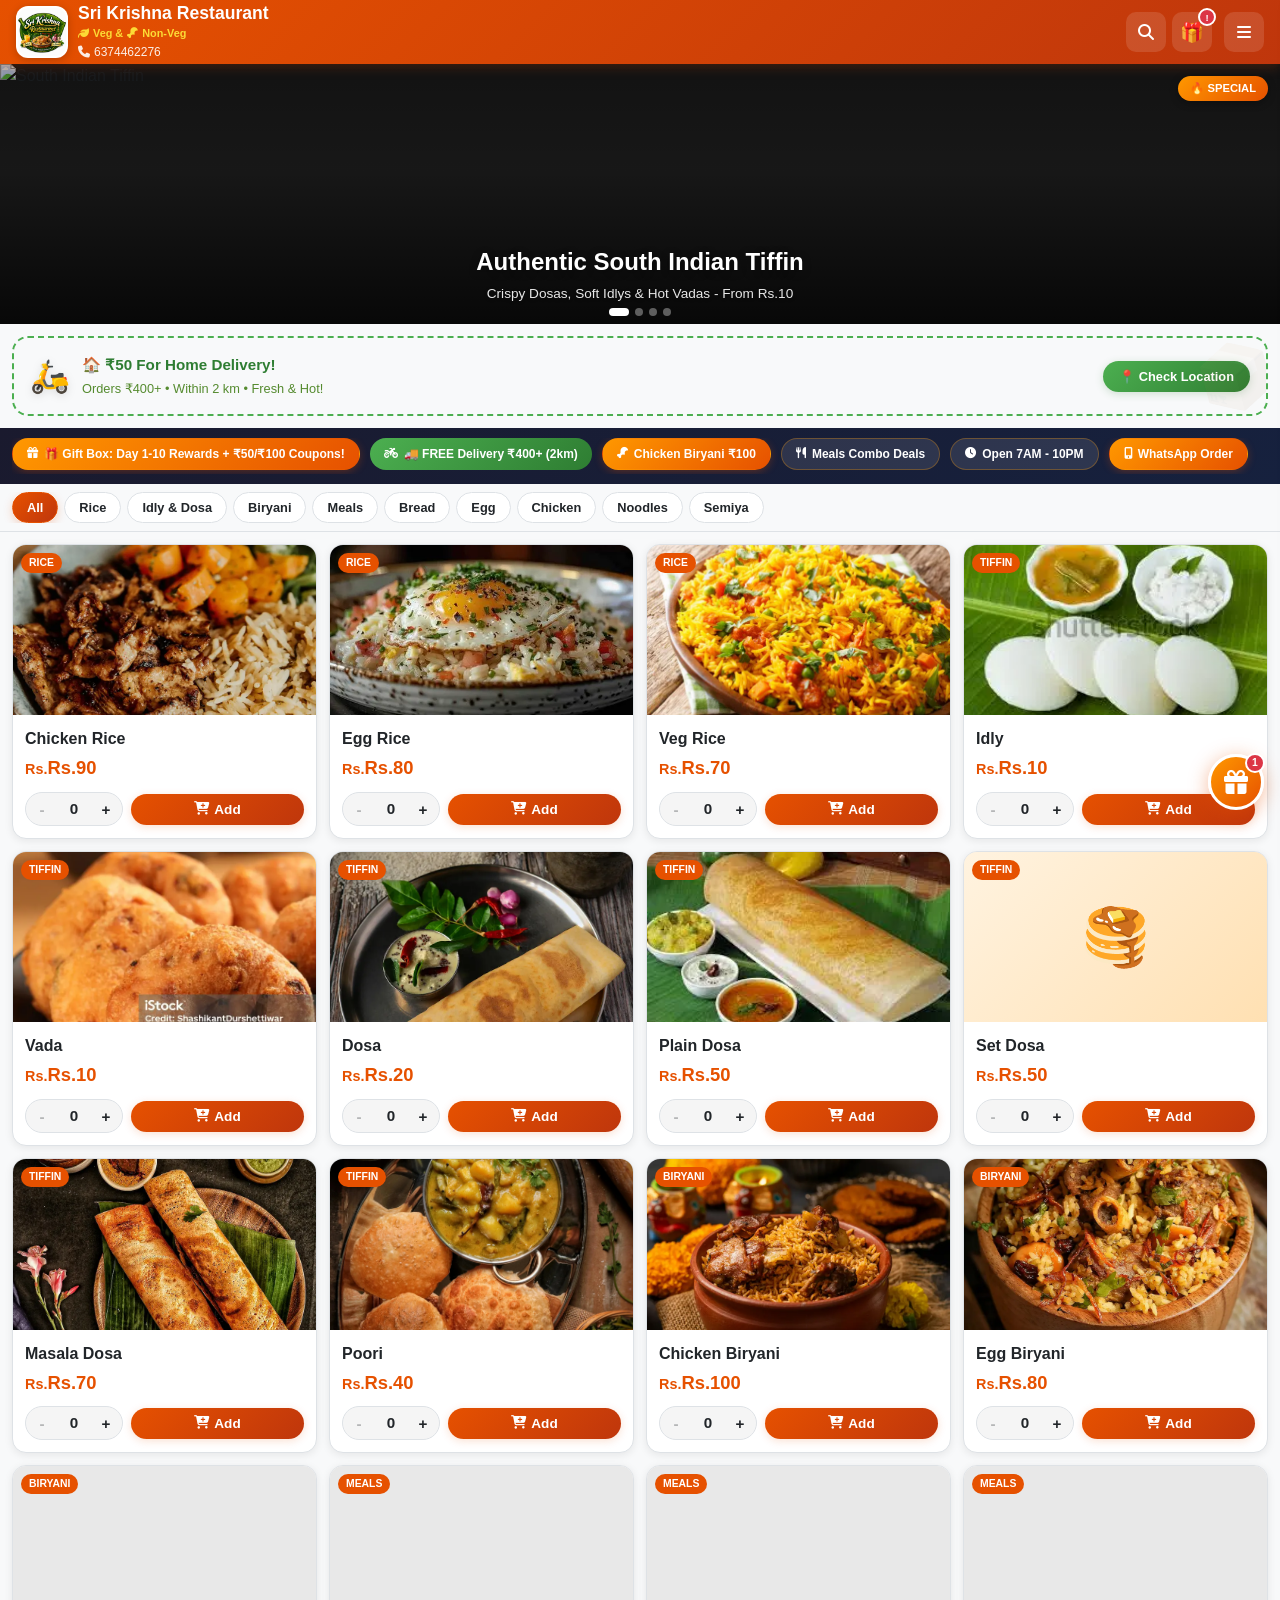
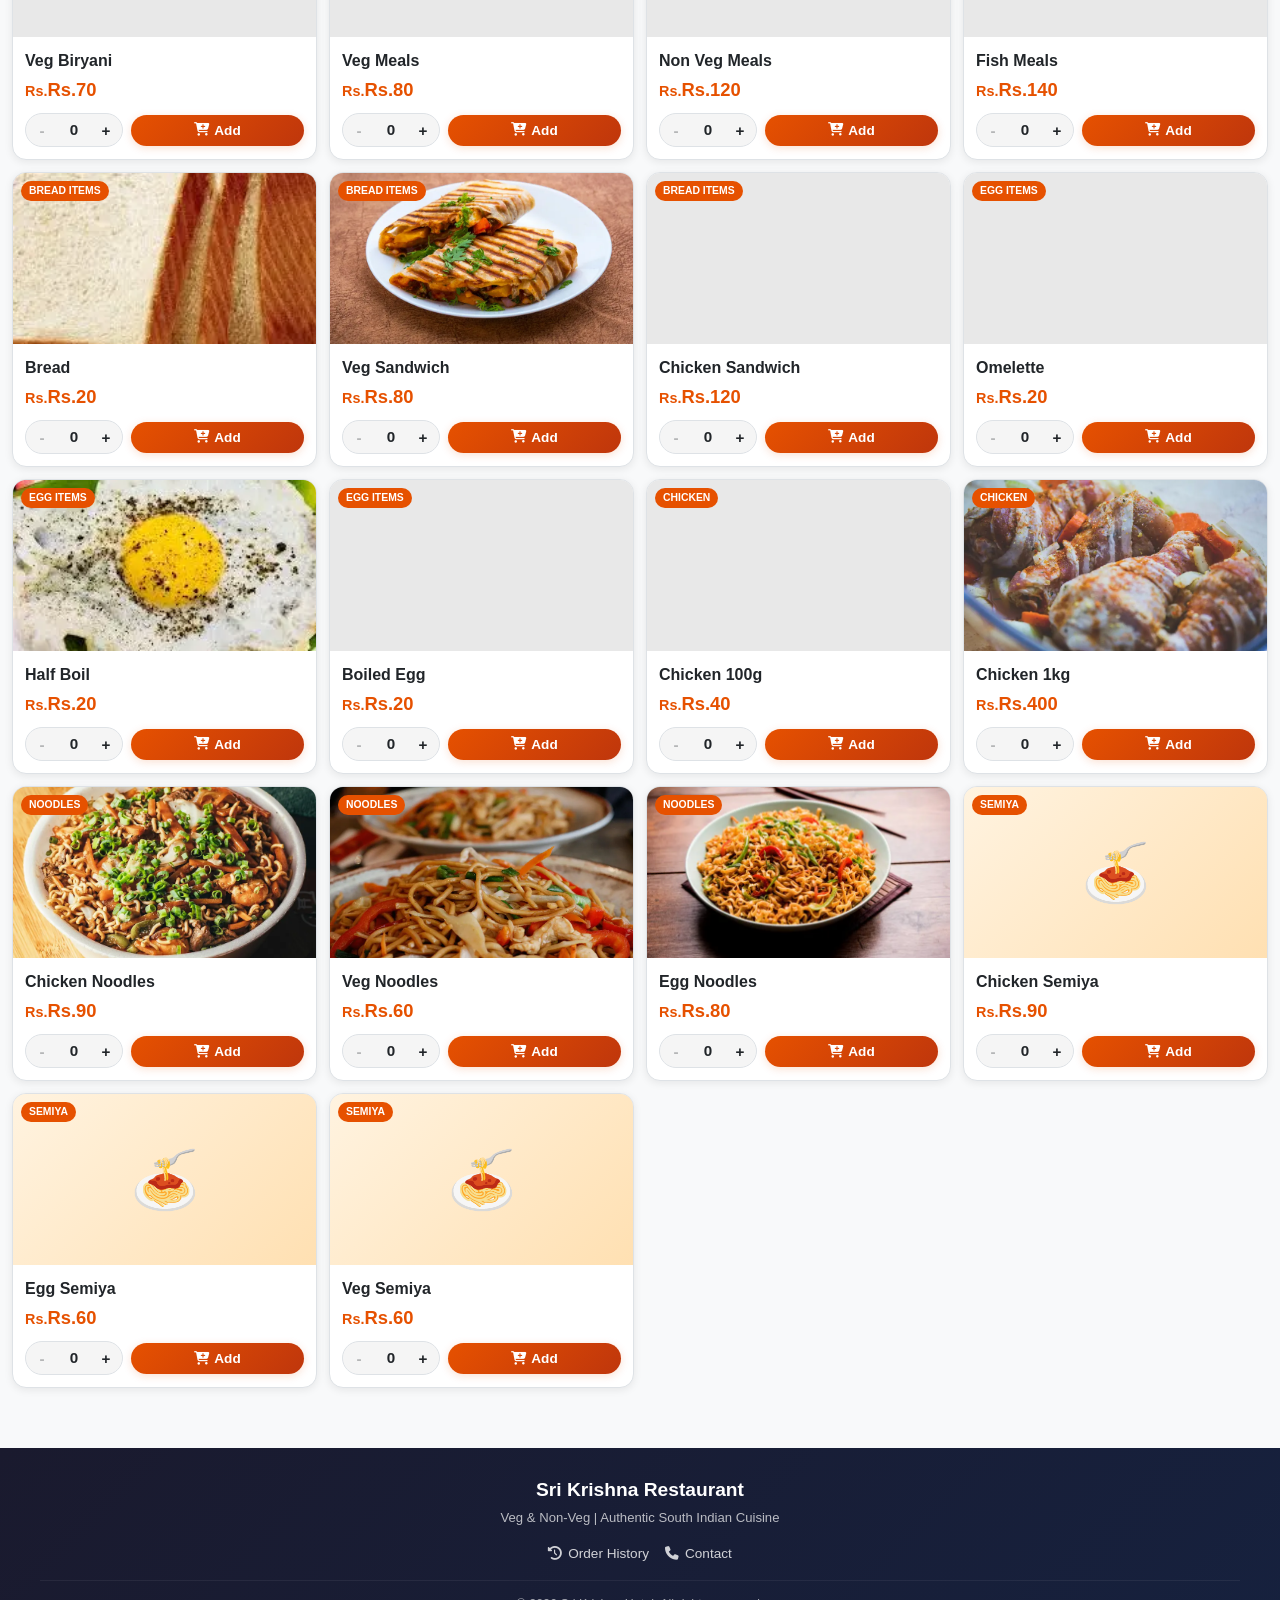
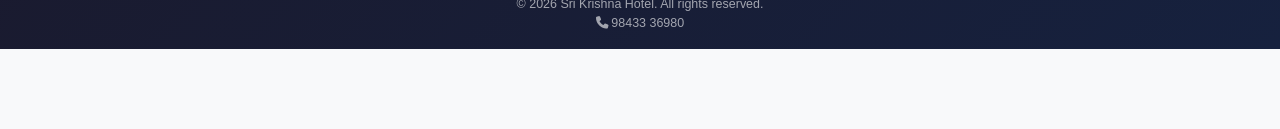
==== commit fa32057a: "Update index.html" ====
--- a/index.html
+++ b/index.html
@@ -460,12 +460,12 @@
                         <p>Veg Rs.80 | Non-Veg Rs.120 | Fish Rs.140</p>
                     </div>
                 </div>
-                <!-- Slide 4: Free Delivery -->
+                <!-- Slide 4: Home Delivery -->
                 <div class="hero-slide">
                     <div class="hero-delivery-slide" style="position:absolute;inset:0;background:linear-gradient(135deg,#1a1a2e 0%,#16213e 100%);display:flex;align-items:center;justify-content:center">
                         <div style="text-align:center;color:#fff;padding:20px">
                             <div style="font-size:4rem;margin-bottom:10px">🛵</div>
-                            <h2 style="font-size:1.3rem;font-weight:700;margin-bottom:8px;text-shadow:0 2px 8px rgba(0,0,0,0.5)">FREE Home Delivery!</h2>
+                            <h2 style="font-size:1.3rem;font-weight:700;margin-bottom:8px;text-shadow:0 2px 8px rgba(0,0,0,0.5)">  ₹50 For Home Delivery!</h2>
                             <p style="font-size:0.9rem;opacity:0.9;margin-bottom:4px">Orders <strong style="color:#ffeb3b">₹400+</strong> • Within <strong style="color:#ffeb3b">2 km</strong></p>
                             <p style="font-size:0.8rem;opacity:0.8">📍 Check your location eligibility</p>
                             <button onclick="document.getElementById('fdb-check-btn').click()" style="margin-top:12px;padding:8px 20px;background:linear-gradient(135deg,#ff9800,#e65100);color:#fff;border:none;border-radius:50px;font-weight:600;font-size:0.85rem;cursor:pointer;box-shadow:0 4px 12px rgba(230,81,0,0.3)">Check Now</button>
@@ -483,12 +483,12 @@
             </div>
         </section>
 
-        <!-- FREE HOME DELIVERY BANNER - BORDER STYLE -->
+        <!--  HOME DELIVERY BANNER - BORDER STYLE -->
         <div class="free-delivery-banner" id="free-delivery-banner">
             <div class="fdb-left">
                 <span class="fdb-icon">🛵</span>
                 <div class="fdb-text">
-                    <strong>🏠 FREE Home Delivery!</strong>
+                    <strong>🏠  ₹50 For Home Delivery!</strong>
                     <span>Orders ₹400+ • Within 2 km • Fresh &amp; Hot!</span>
                 </div>
             </div>
--- a/style.css
+++ b/style.css
@@ -2139,3 +2139,108 @@
     25% { transform: translateX(-5px); }
     75% { transform: translateX(5px); }
 }
+
+/* ===== DAY 1 SPECIAL STYLES ===== */
+.day1-special {
+    background: linear-gradient(135deg, #fff3e0, #ffe0b2);
+    border: 2px dashed #ff9800;
+    border-radius: 14px;
+    padding: 16px;
+    margin-top: 14px;
+    animation: pulse-gift 2s infinite;
+}
+
+.day1-banner {
+    background: linear-gradient(135deg, #ff9800, #e65100) !important;
+    color: #fff;
+    padding: 12px;
+    border-radius: 10px;
+    display: flex;
+    align-items: center;
+    gap: 10px;
+    font-size: 0.95rem;
+    font-weight: 700;
+    margin-bottom: 12px;
+}
+
+/* ===== DAY 10 MYSTERY BOX STYLES ===== */
+.day10-mystery {
+    background: linear-gradient(135deg, #f3e5f5, #e1bee7);
+    border: 2px dashed #9c27b0;
+    border-radius: 14px;
+    padding: 16px;
+    margin-top: 14px;
+    animation: pulse-mystery 2s infinite;
+}
+
+.day10-banner {
+    background: linear-gradient(135deg, #9c27b0, #7b1fa2) !important;
+    color: #fff;
+    padding: 12px;
+    border-radius: 10px;
+    display: flex;
+    align-items: center;
+    gap: 10px;
+    font-size: 0.95rem;
+    font-weight: 700;
+    margin-bottom: 12px;
+}
+
+.btn-mystery {
+    background: linear-gradient(135deg, #9c27b0, #7b1fa2) !important;
+    animation: pulse-mystery 2s infinite !important;
+}
+
+@keyframes pulse-mystery {
+    0%, 100% { transform: scale(1); box-shadow: 0 2px 8px rgba(156, 39, 176, 0.3); }
+    50% { transform: scale(1.05); box-shadow: 0 4px 20px rgba(156, 39, 176, 0.5); }
+}
+
+/* ===== FUTURE DAYS (locked preview) ===== */
+.gift-box-day.future {
+    background: #fafafa;
+    color: #bbb;
+    cursor: not-allowed;
+    opacity: 0.6;
+    border: 2px dashed #ddd;
+}
+
+.gift-box-day.future .gift-box-icon {
+    filter: grayscale(100%);
+    opacity: 0.5;
+}
+
+/* ===== LOGO FALLBACK ===== */
+.logo img {
+    width: 100%;
+    height: 100%;
+    object-fit: cover;
+    border-radius: 10px;
+}
+
+.logo {
+    background: #fff;
+    display: flex;
+    align-items: center;
+    justify-content: center;
+    overflow: hidden;
+}
+
+/* ===== GIFT BOX COUNT DISPLAY ===== */
+.gift-count-display {
+    text-align: center;
+    font-size: 1.2rem;
+    font-weight: 800;
+    color: #e65100;
+    margin: 10px 0;
+    padding: 10px;
+    background: linear-gradient(135deg, #fff3e0, #ffe0b2);
+    border-radius: 12px;
+    border: 2px solid #ff9800;
+}
+
+.gift-count-display .count-number {
+    font-size: 2rem;
+    display: block;
+    margin-bottom: 4px;
+}
--- a/style.css
+++ b/style.css
@@ -2139,3 +2139,108 @@
     25% { transform: translateX(-5px); }
     75% { transform: translateX(5px); }
 }
+
+/* ===== DAY 1 SPECIAL STYLES ===== */
+.day1-special {
+    background: linear-gradient(135deg, #fff3e0, #ffe0b2);
+    border: 2px dashed #ff9800;
+    border-radius: 14px;
+    padding: 16px;
+    margin-top: 14px;
+    animation: pulse-gift 2s infinite;
+}
+
+.day1-banner {
+    background: linear-gradient(135deg, #ff9800, #e65100) !important;
+    color: #fff;
+    padding: 12px;
+    border-radius: 10px;
+    display: flex;
+    align-items: center;
+    gap: 10px;
+    font-size: 0.95rem;
+    font-weight: 700;
+    margin-bottom: 12px;
+}
+
+/* ===== DAY 10 MYSTERY BOX STYLES ===== */
+.day10-mystery {
+    background: linear-gradient(135deg, #f3e5f5, #e1bee7);
+    border: 2px dashed #9c27b0;
+    border-radius: 14px;
+    padding: 16px;
+    margin-top: 14px;
+    animation: pulse-mystery 2s infinite;
+}
+
+.day10-banner {
+    background: linear-gradient(135deg, #9c27b0, #7b1fa2) !important;
+    color: #fff;
+    padding: 12px;
+    border-radius: 10px;
+    display: flex;
+    align-items: center;
+    gap: 10px;
+    font-size: 0.95rem;
+    font-weight: 700;
+    margin-bottom: 12px;
+}
+
+.btn-mystery {
+    background: linear-gradient(135deg, #9c27b0, #7b1fa2) !important;
+    animation: pulse-mystery 2s infinite !important;
+}
+
+@keyframes pulse-mystery {
+    0%, 100% { transform: scale(1); box-shadow: 0 2px 8px rgba(156, 39, 176, 0.3); }
+    50% { transform: scale(1.05); box-shadow: 0 4px 20px rgba(156, 39, 176, 0.5); }
+}
+
+/* ===== FUTURE DAYS (locked preview) ===== */
+.gift-box-day.future {
+    background: #fafafa;
+    color: #bbb;
+    cursor: not-allowed;
+    opacity: 0.6;
+    border: 2px dashed #ddd;
+}
+
+.gift-box-day.future .gift-box-icon {
+    filter: grayscale(100%);
+    opacity: 0.5;
+}
+
+/* ===== LOGO FALLBACK ===== */
+.logo img {
+    width: 100%;
+    height: 100%;
+    object-fit: cover;
+    border-radius: 10px;
+}
+
+.logo {
+    background: #fff;
+    display: flex;
+    align-items: center;
+    justify-content: center;
+    overflow: hidden;
+}
+
+/* ===== GIFT BOX COUNT DISPLAY ===== */
+.gift-count-display {
+    text-align: center;
+    font-size: 1.2rem;
+    font-weight: 800;
+    color: #e65100;
+    margin: 10px 0;
+    padding: 10px;
+    background: linear-gradient(135deg, #fff3e0, #ffe0b2);
+    border-radius: 12px;
+    border: 2px solid #ff9800;
+}
+
+.gift-count-display .count-number {
+    font-size: 2rem;
+    display: block;
+    margin-bottom: 4px;
+}
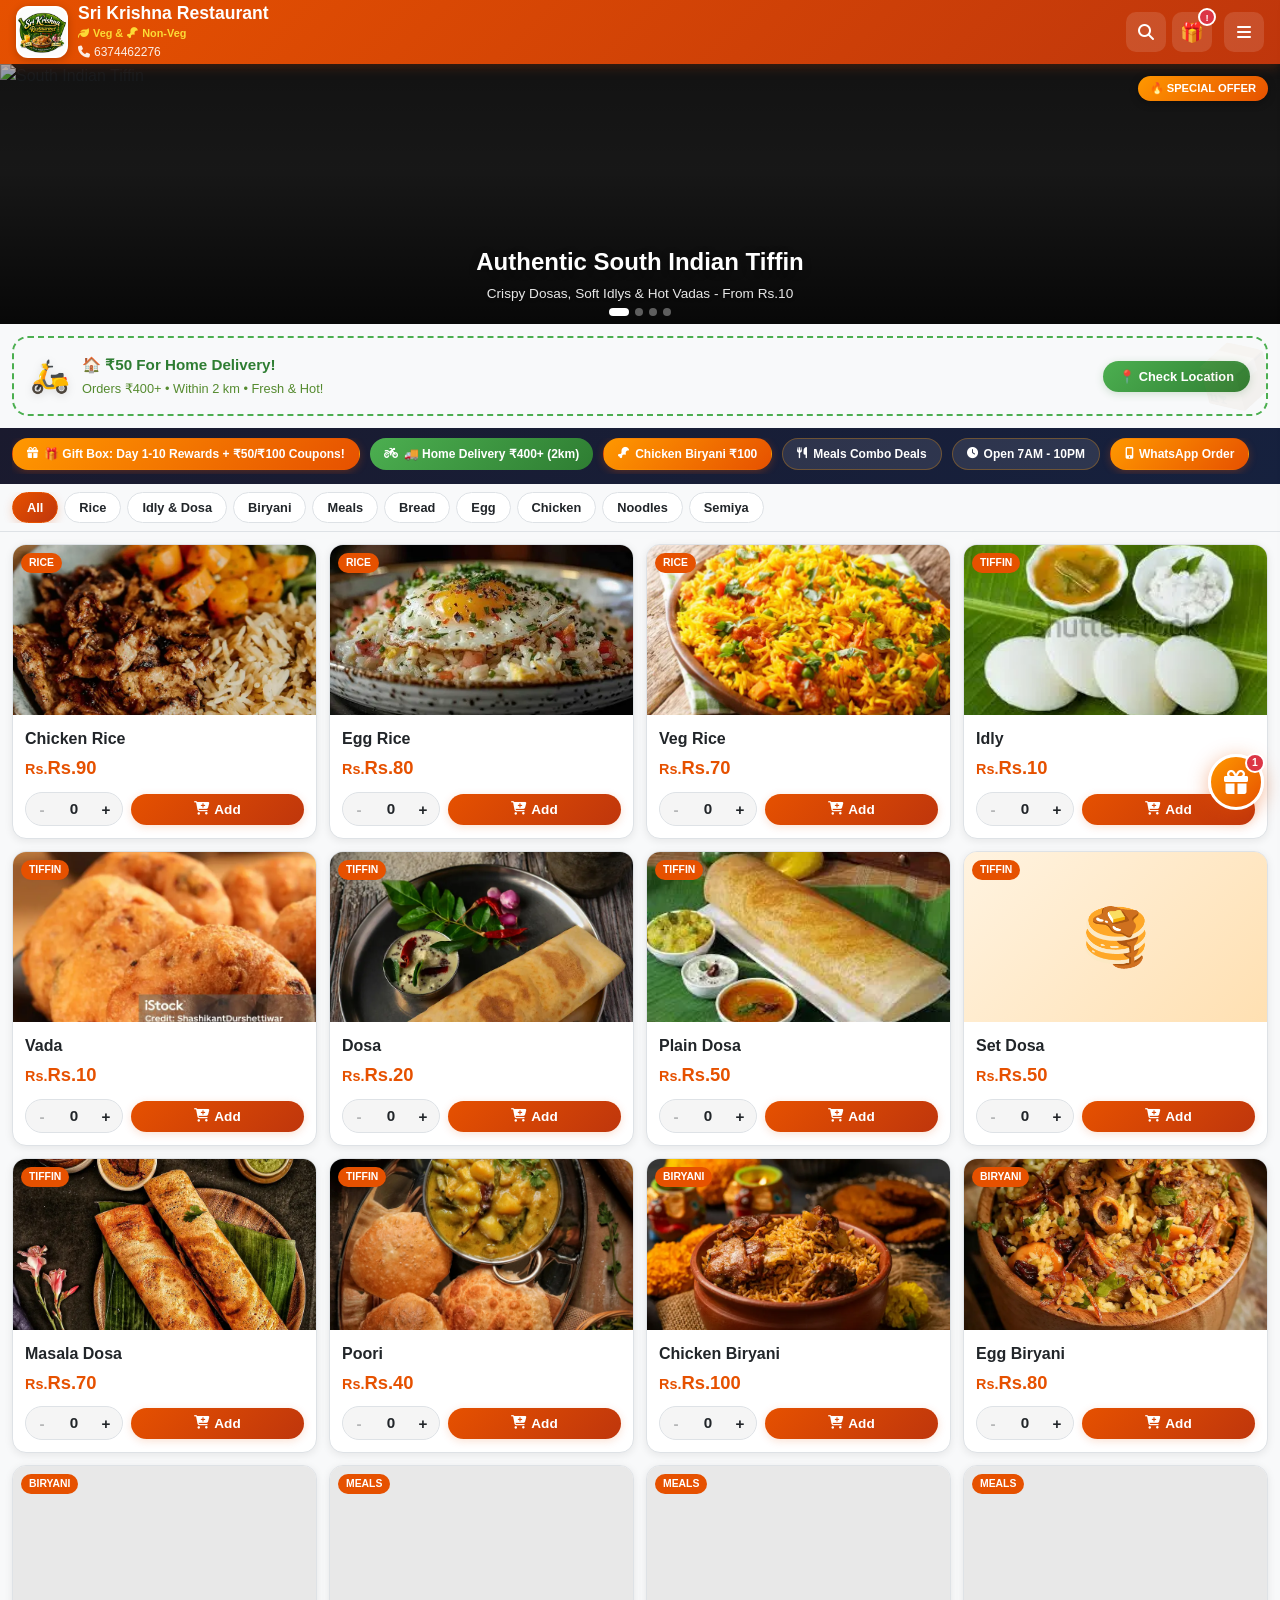
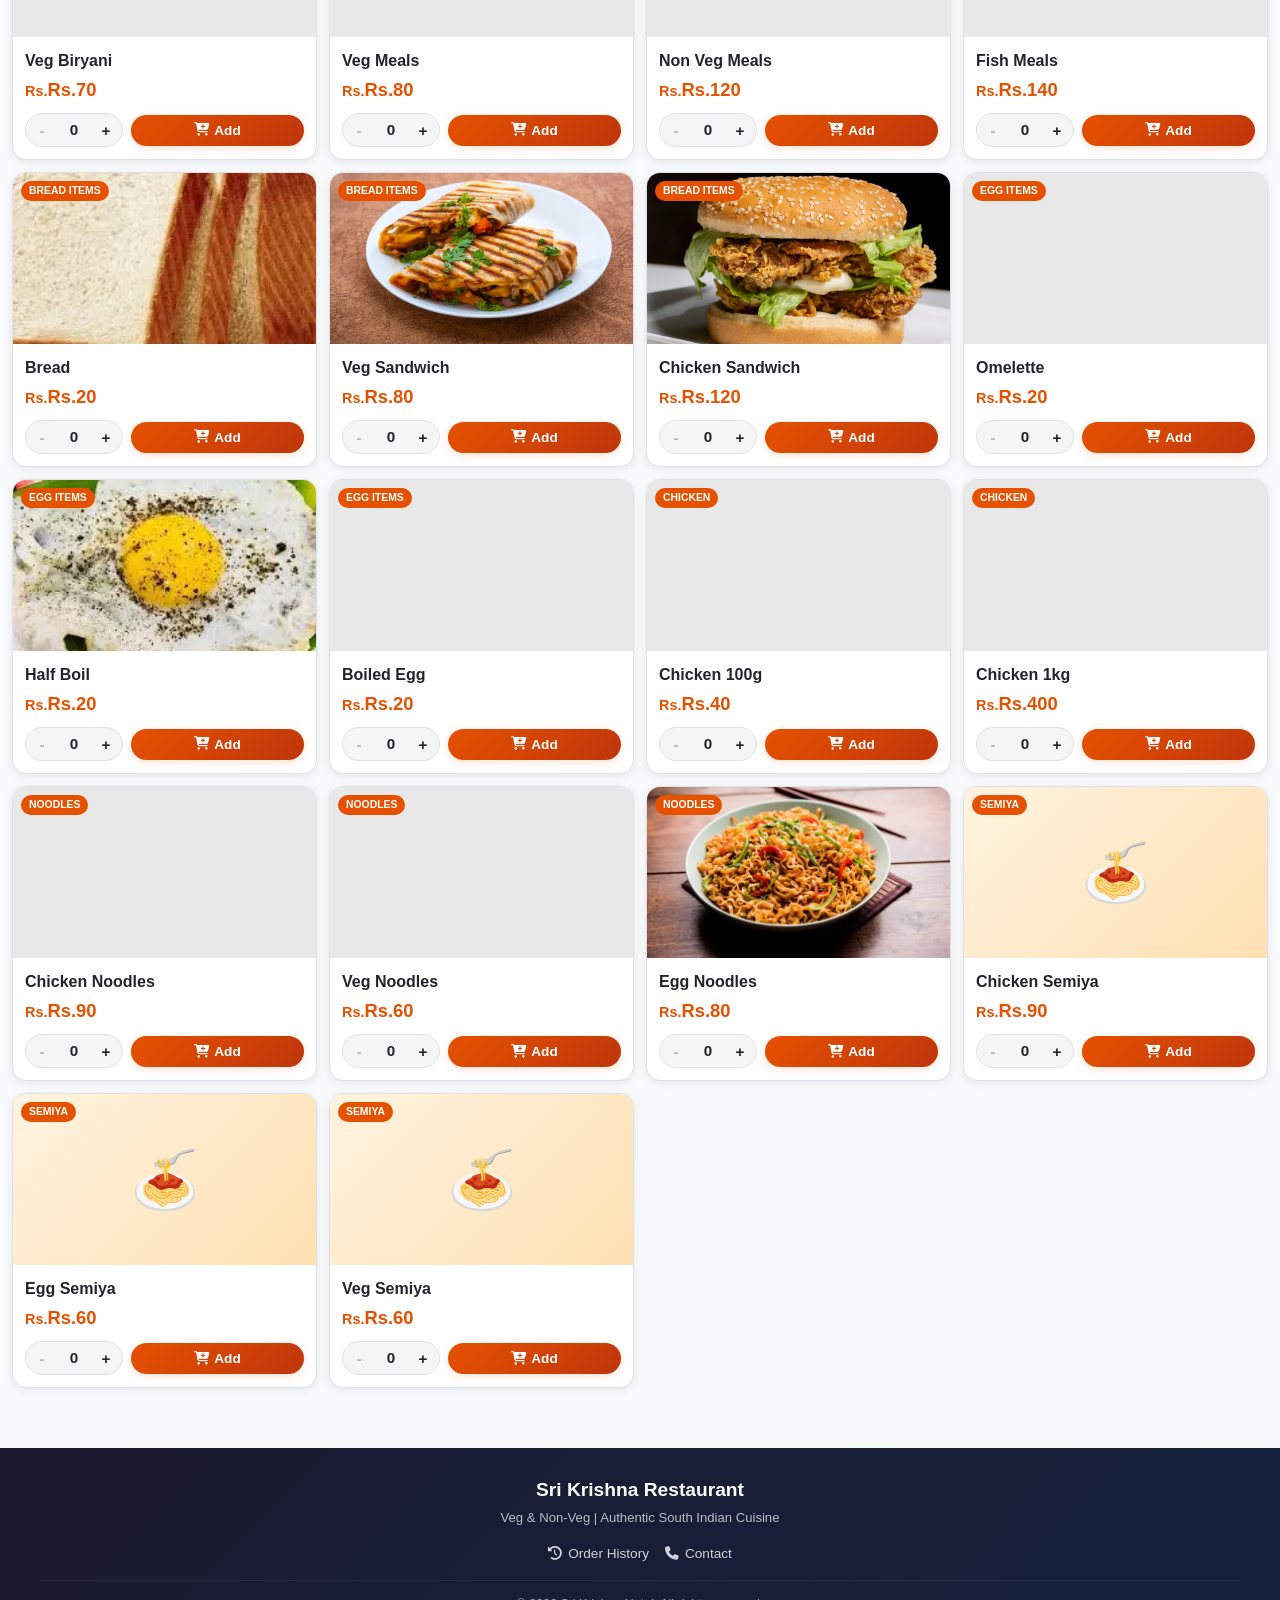
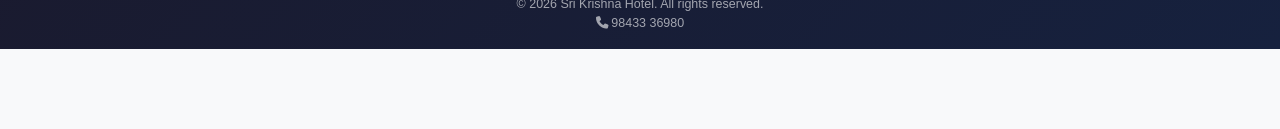
==== commit 8b0b517f: "Update index.html" ====
--- a/index.html
+++ b/index.html
@@ -432,9 +432,9 @@
             <div class="hero-slider">
                 <!-- Slide 1: Tiffin Specials -->
                 <div class="hero-slide active">
-                    <img src="https://static.vecteezy.com/system/resources/thumbnails/040/703/949/small/ai-generated-royal-feast-master-the-art-of-chicken-biryani-at-home-generative-ai-photo.jpg" alt="South Indian Tiffin" width="800" height="200" fetchpriority="high" decoding="async">
+                    <img src="newoffer1.png" alt="South Indian Tiffin" width="800" height="200" fetchpriority="high" decoding="async">
                     <div class="hero-overlay"></div>
-                    <span class="hero-badge">🔥 SPECIAL</span>
+                    <span class="hero-badge">🔥 SPECIAL OFFER</span>
                     <div class="hero-content">
                         <h2>Authentic South Indian Tiffin</h2>
                         <p>Crispy Dosas, Soft Idlys &amp; Hot Vadas - From Rs.10</p>
@@ -472,7 +472,7 @@
                         </div>
                     </div>
                     <div class="hero-overlay"></div>
-                    <span class="hero-badge" style="background:linear-gradient(135deg,#4caf50,#2e7d32)">🚚 FREE</span>
+                    <span class="hero-badge" style="background:linear-gradient(135deg,#4caf50,#2e7d32)">🚚 </span>
                 </div>
             </div>
             <div class="hero-dots">
@@ -492,9 +492,9 @@
                     <span>Orders ₹400+ • Within 2 km • Fresh &amp; Hot!</span>
                 </div>
             </div>
-            <button class="fdb-check-btn" id="fdb-check-btn" title="Check if you are within 2 km">
+           <a href="https://www.google.com/maps/place/12%C2%B045'54.2%22N+79%C2%B006'08.1%22E/@12.765056,79.0996718,17z/data=!3m1!4b1!4m4!3m3!8m2!3d12.765056!4d79.1022467?hl=en&entry=ttu&g_ep=EgoyMDI2MDUwNi4wIKXMDSoASAFQAw%3D%3D"><button class="fdb-check-btn" id="fdb-check-btn"  title="Check if you are within 2 km">
                 📍 Check Location
-            </button>
+            </button></a>
         </div>
 
         <!-- OFFERS STRIP -->
@@ -504,7 +504,7 @@
                     <i class="fas fa-gift"></i> 🎁 Gift Box: Day 1-10 Rewards + ₹50/₹100 Coupons!
                 </div>
                 <div class="offer-pill" style="background:linear-gradient(135deg,#4caf50,#2e7d32);border:none;color:#fff">
-                    <i class="fas fa-motorcycle"></i> 🚚 FREE Delivery ₹400+ (2km)
+                    <i class="fas fa-motorcycle"></i> 🚚 Home Delivery ₹400+ (2km)
                 </div>
                 <div class="offer-pill hot"><i class="fas fa-drumstick-bite"></i> Chicken Biryani ₹100</div>
                 <div class="offer-pill"><i class="fas fa-utensils"></i> Meals Combo Deals</div>
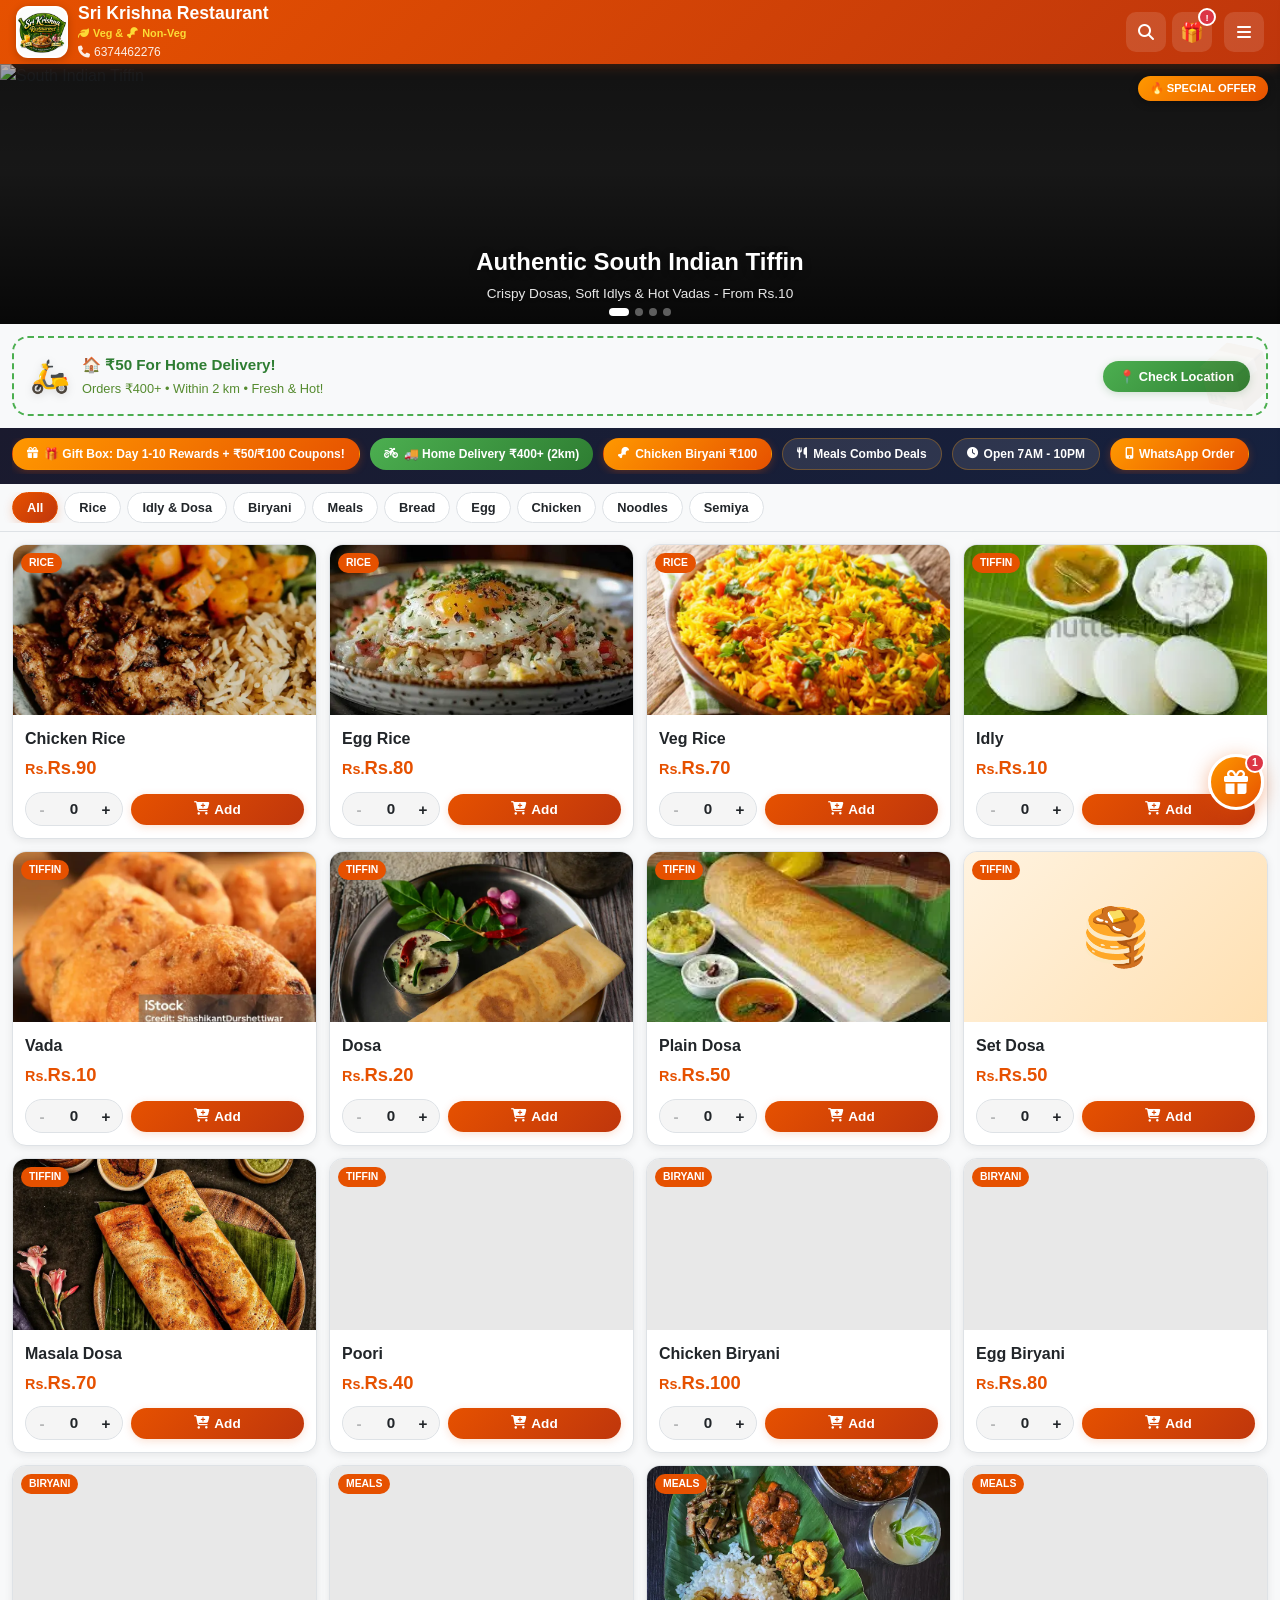
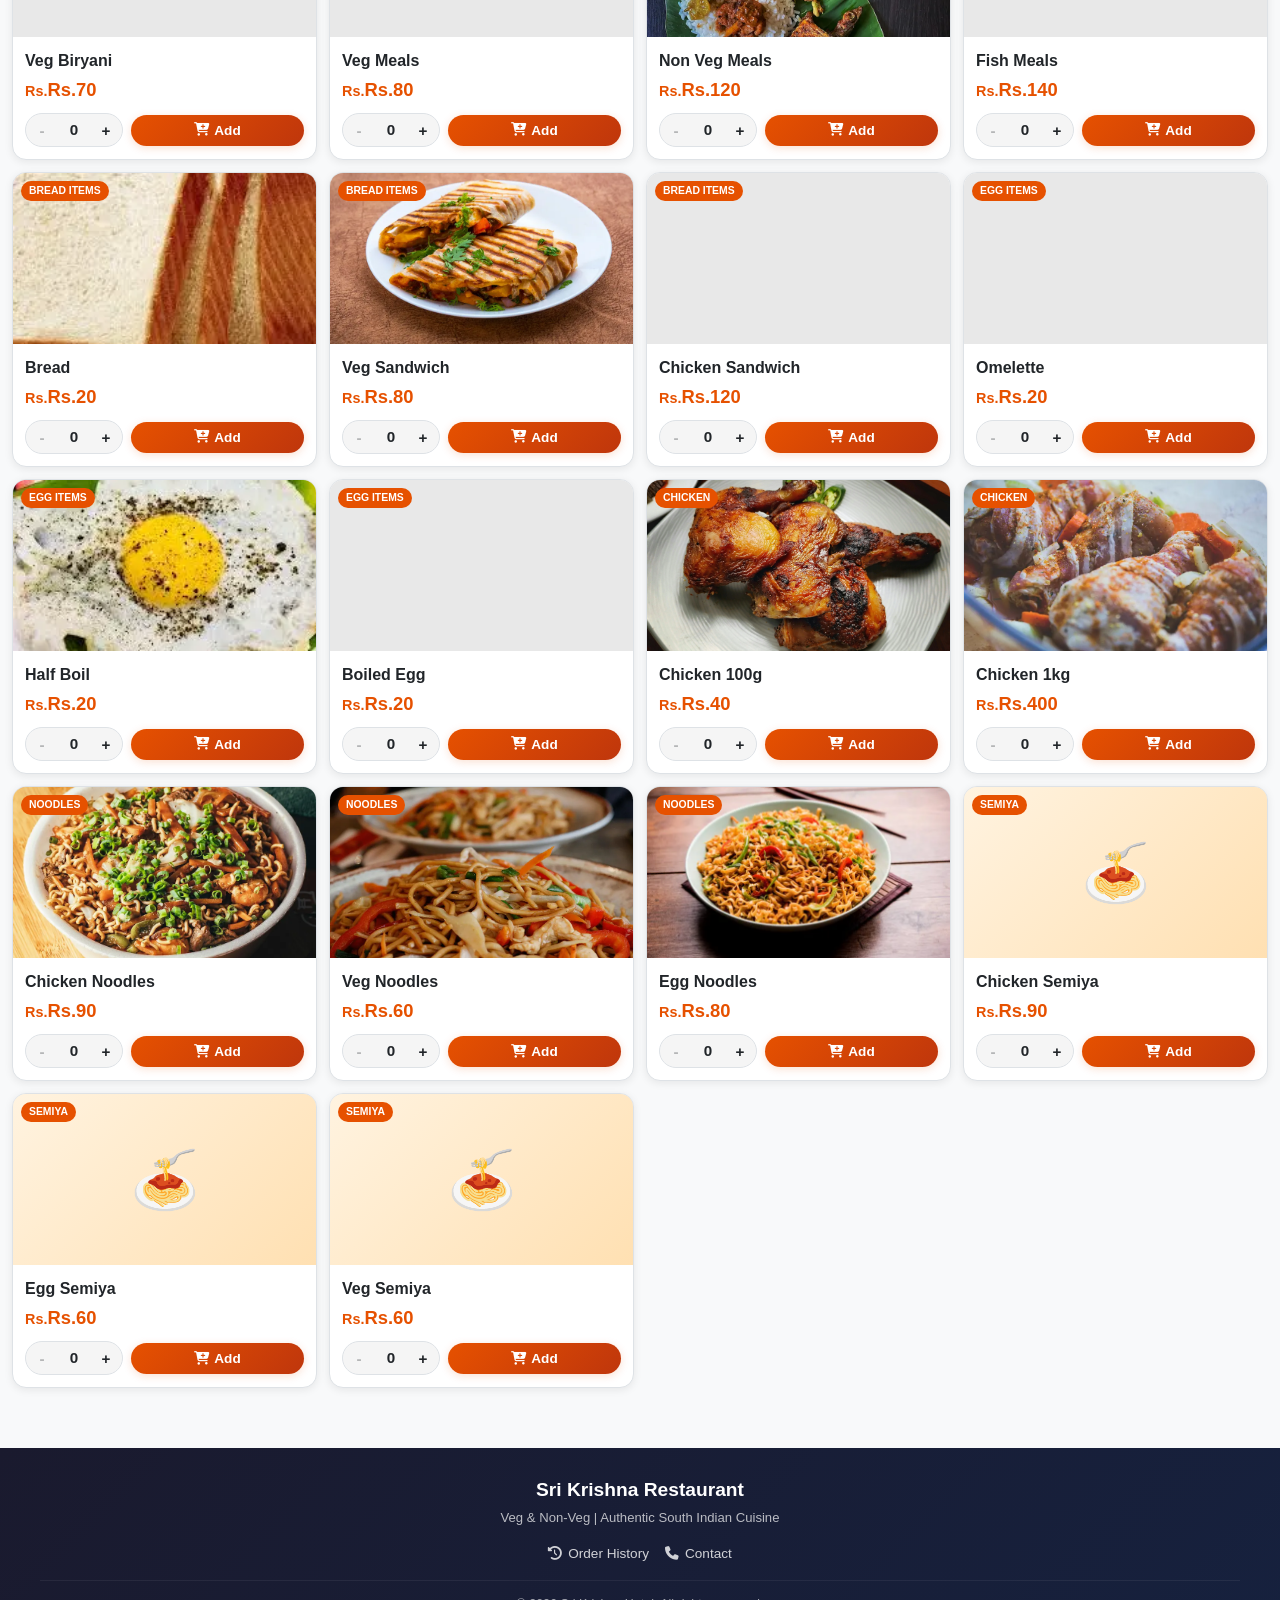
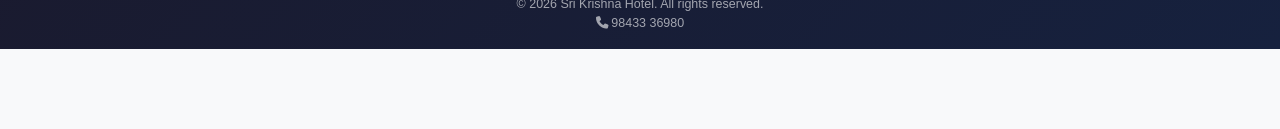
==== commit 24e96c04: "Update index.html" ====
--- a/index.html
+++ b/index.html
@@ -432,7 +432,7 @@
             <div class="hero-slider">
                 <!-- Slide 1: Tiffin Specials -->
                 <div class="hero-slide active">
-                    <img src="newoffer1.png" alt="South Indian Tiffin" width="800" height="200" fetchpriority="high" decoding="async">
+                    <img src="https://cdn.prod.website-files.com/64931d2aee18510b47f4bb1f/64d2673a9ddaae8805feb883_Whats-Your-Favorite-Indian-Rice-Dish.jpeg" alt="South Indian Tiffin" width="800" height="200" fetchpriority="high" decoding="async">
                     <div class="hero-overlay"></div>
                     <span class="hero-badge">🔥 SPECIAL OFFER</span>
                     <div class="hero-content">
